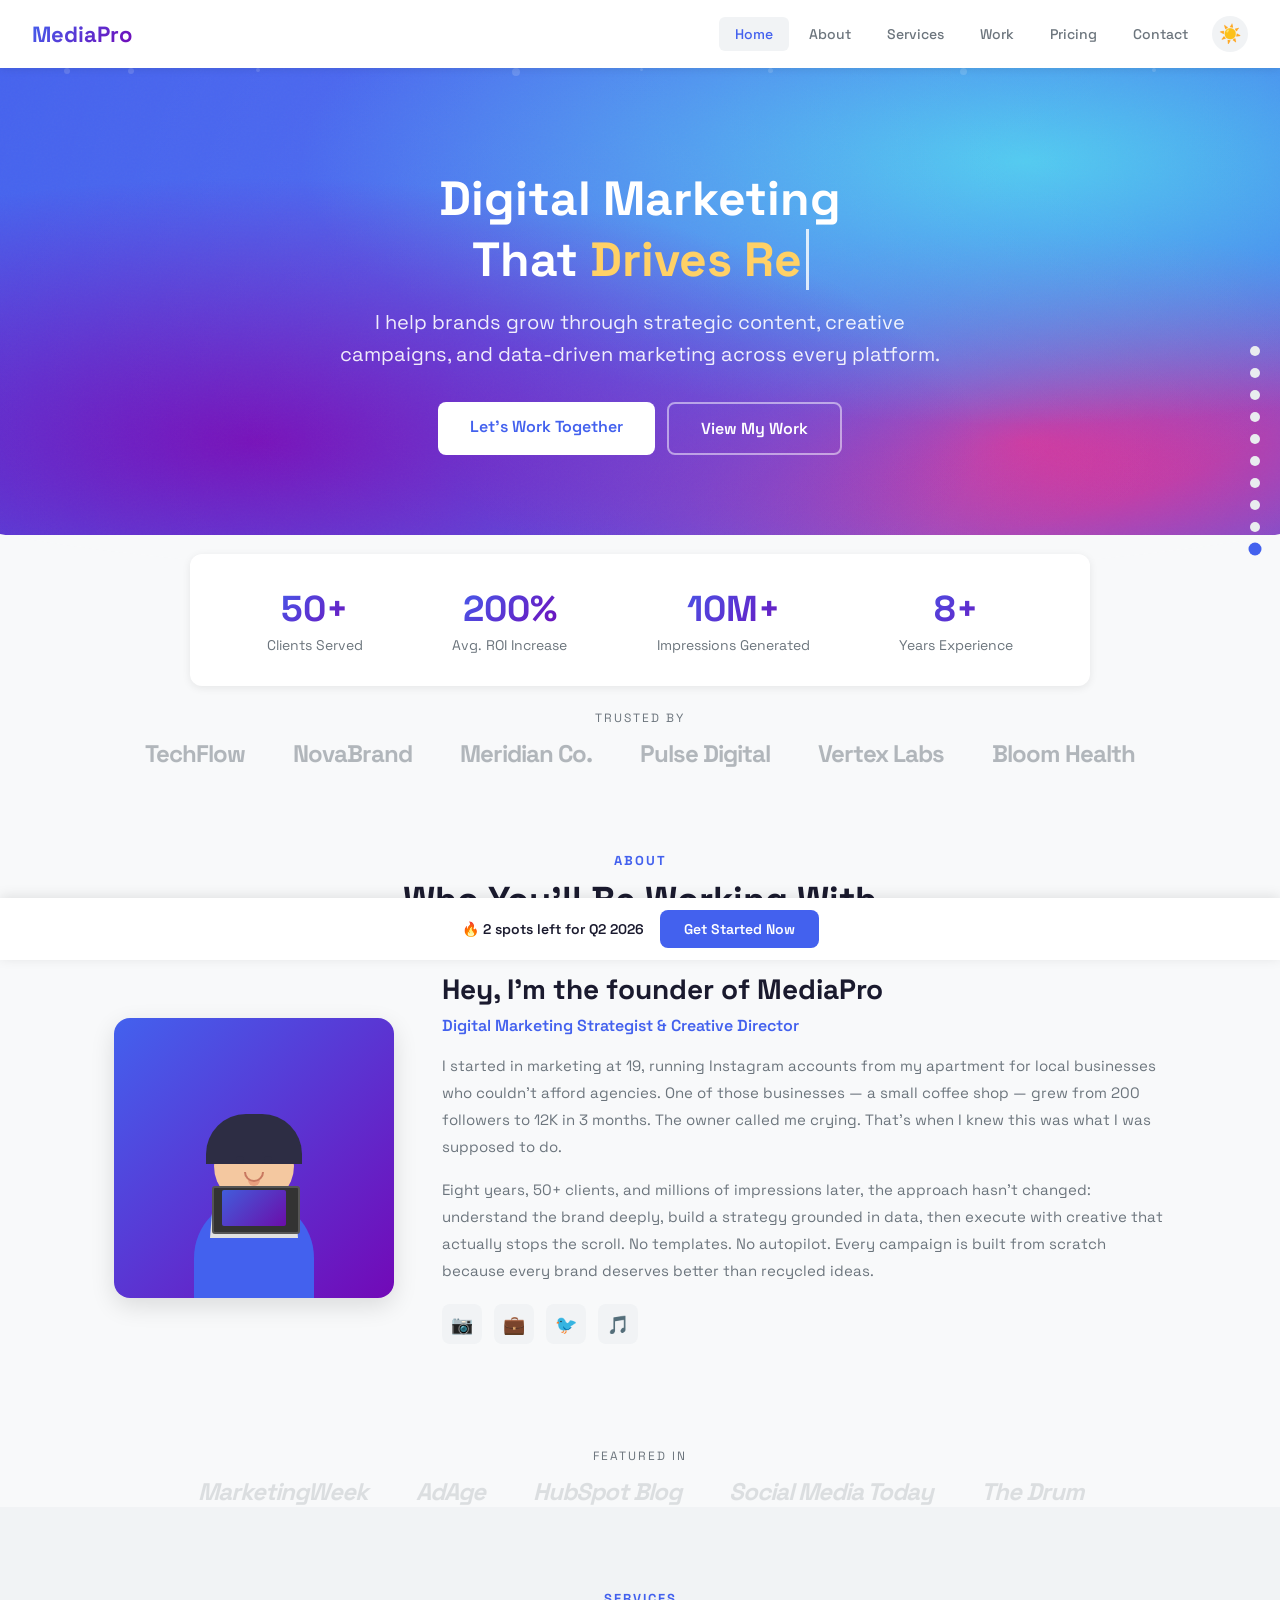
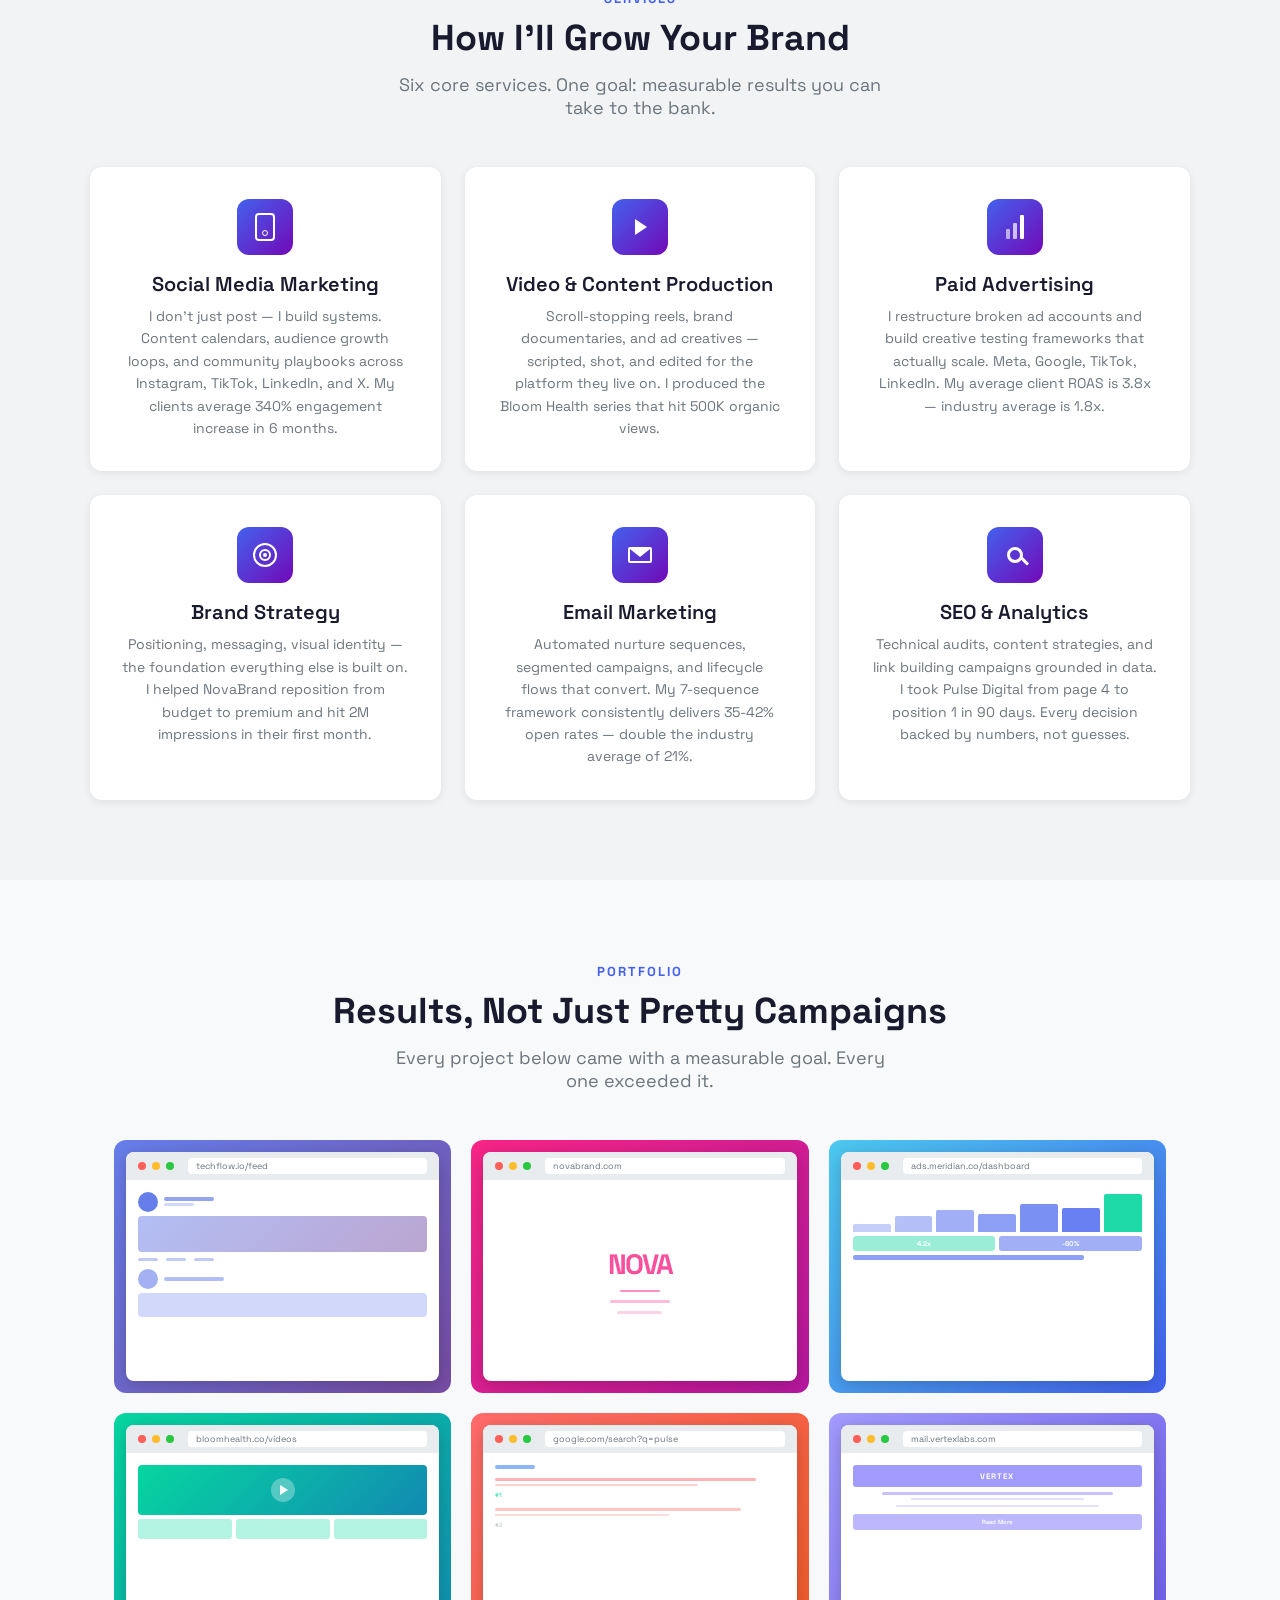
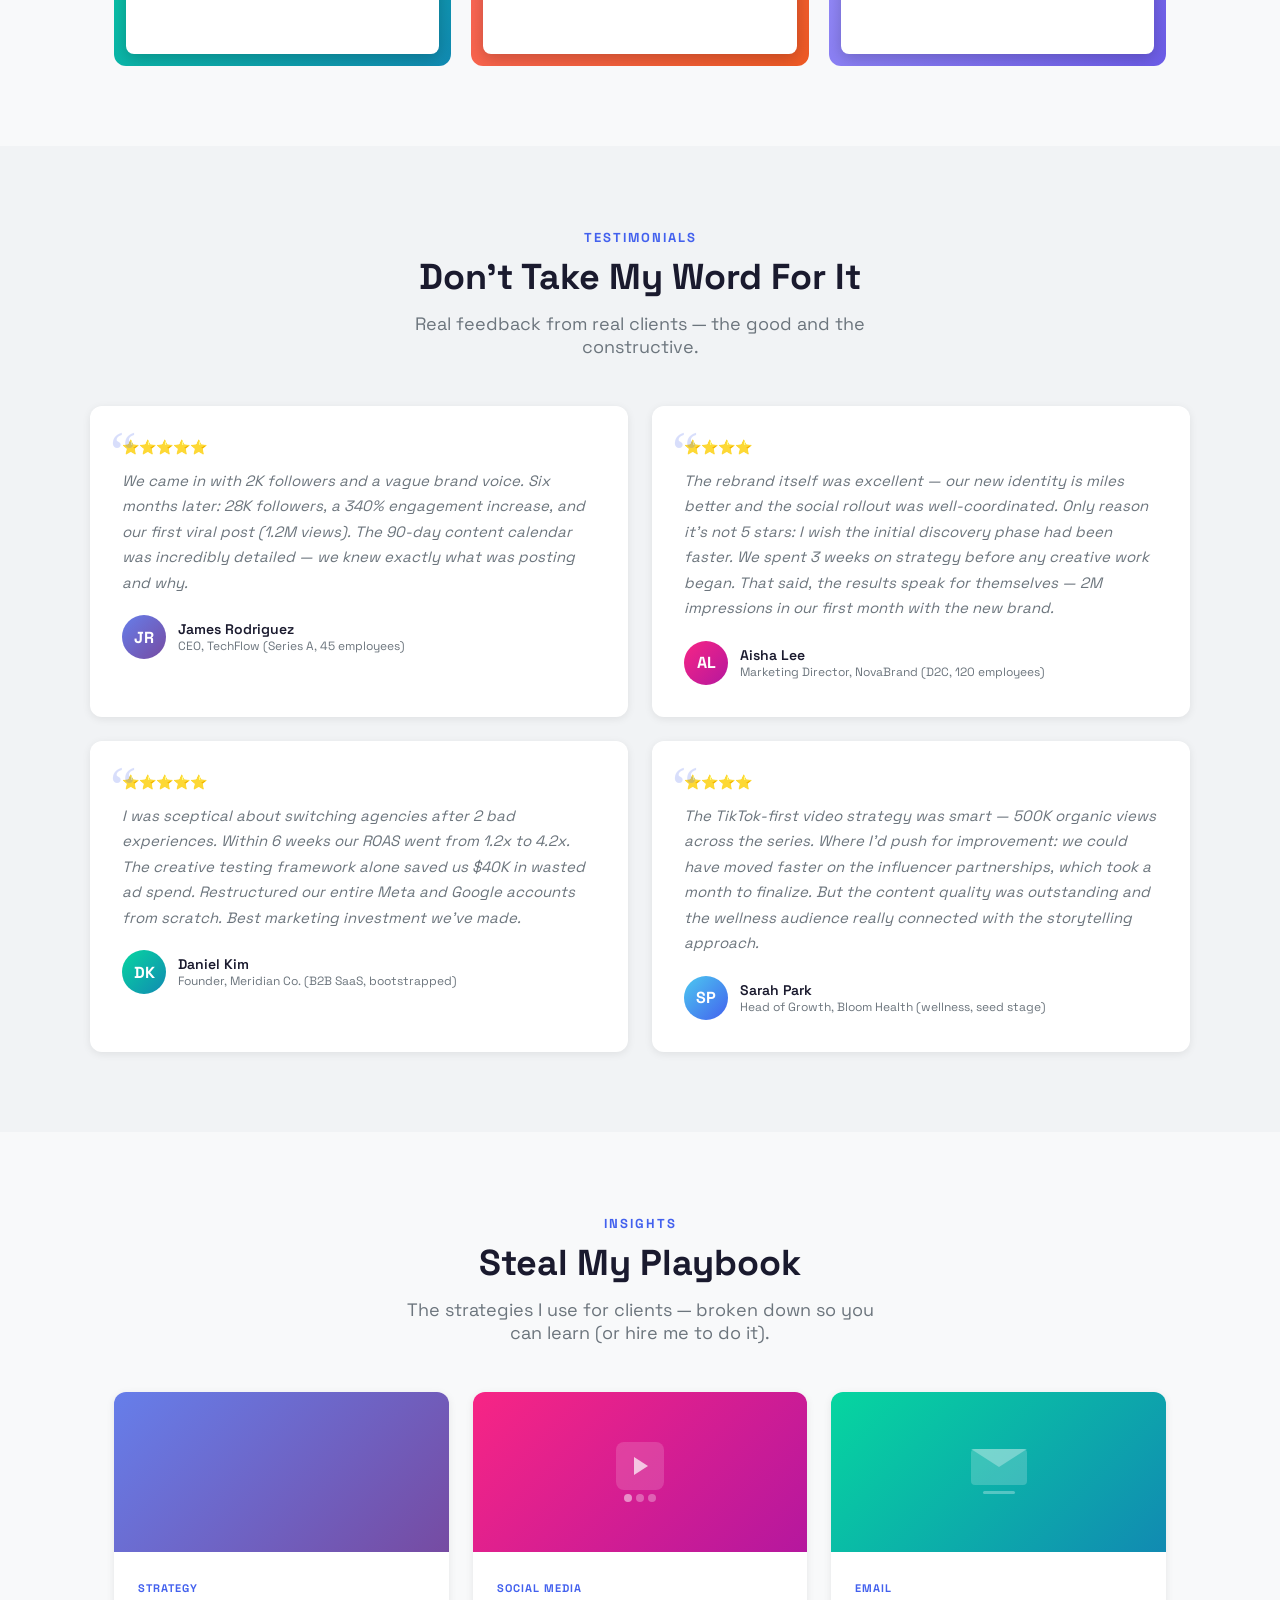
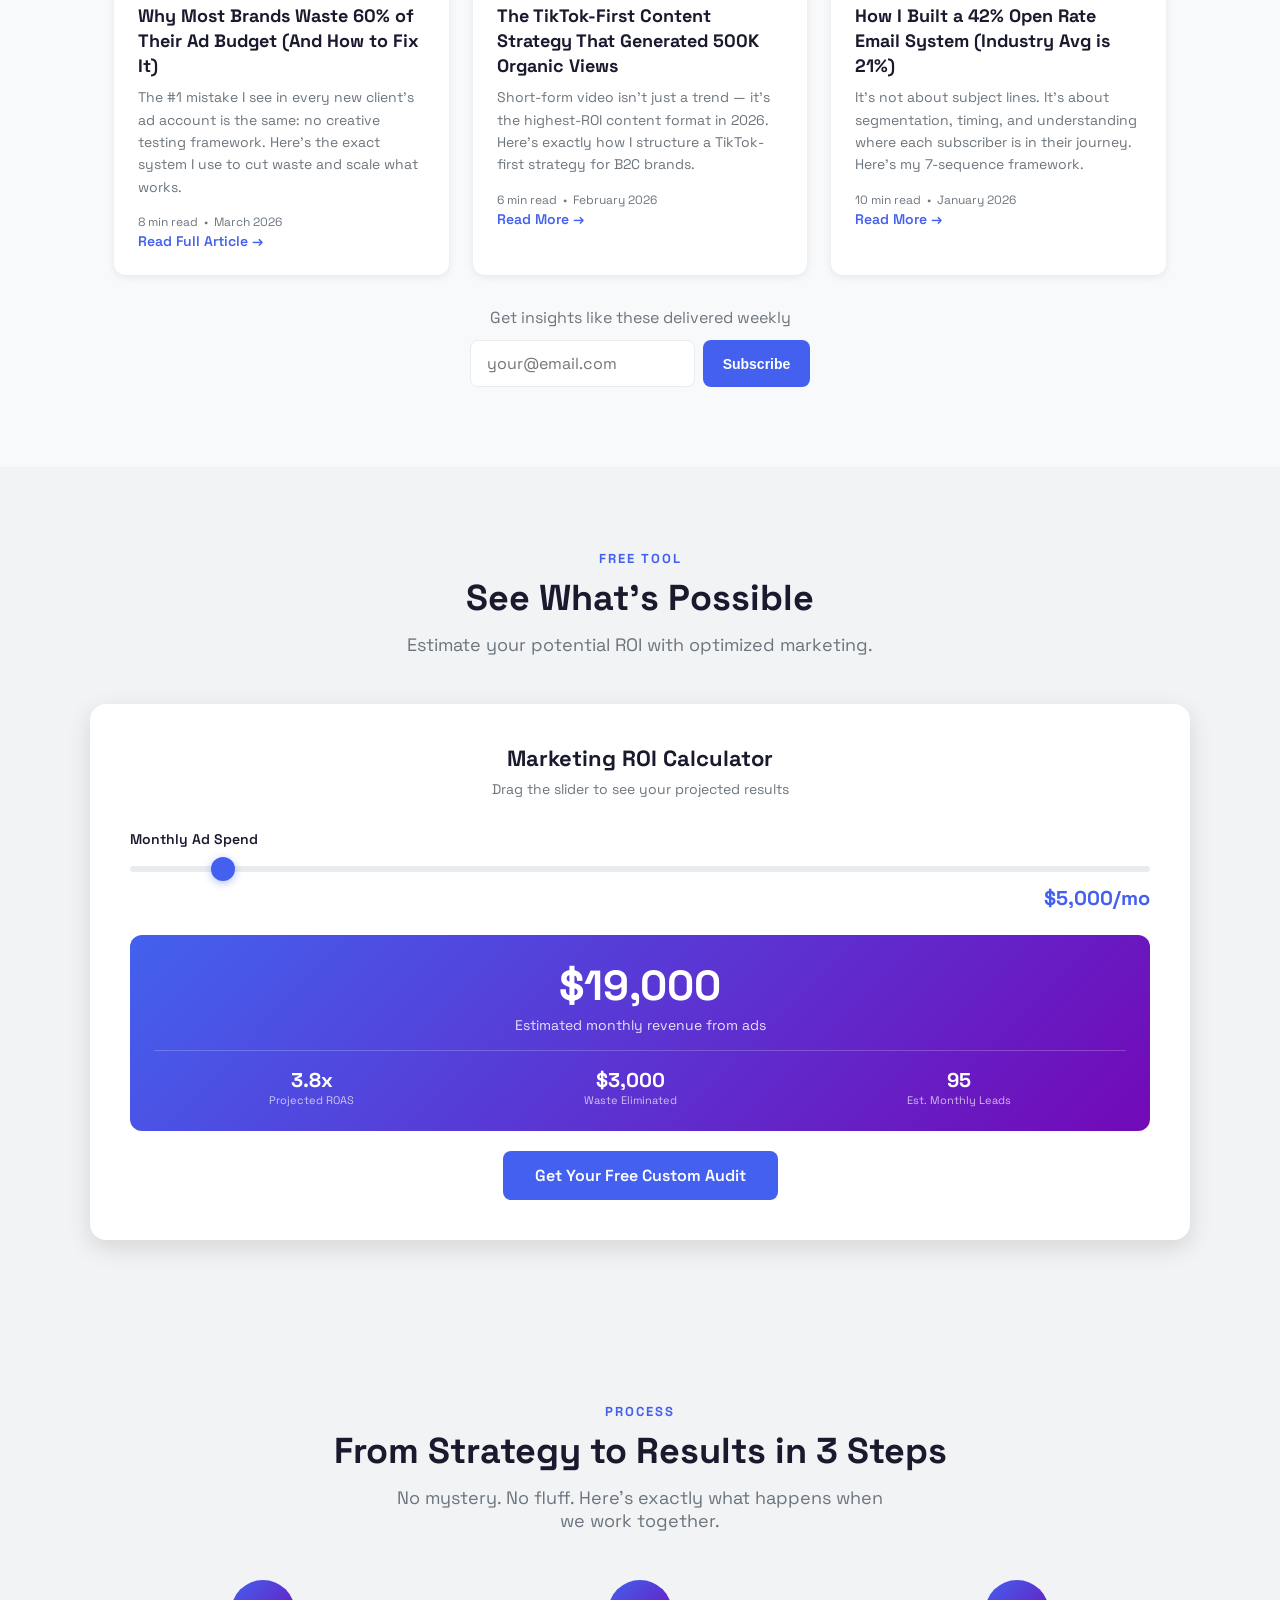
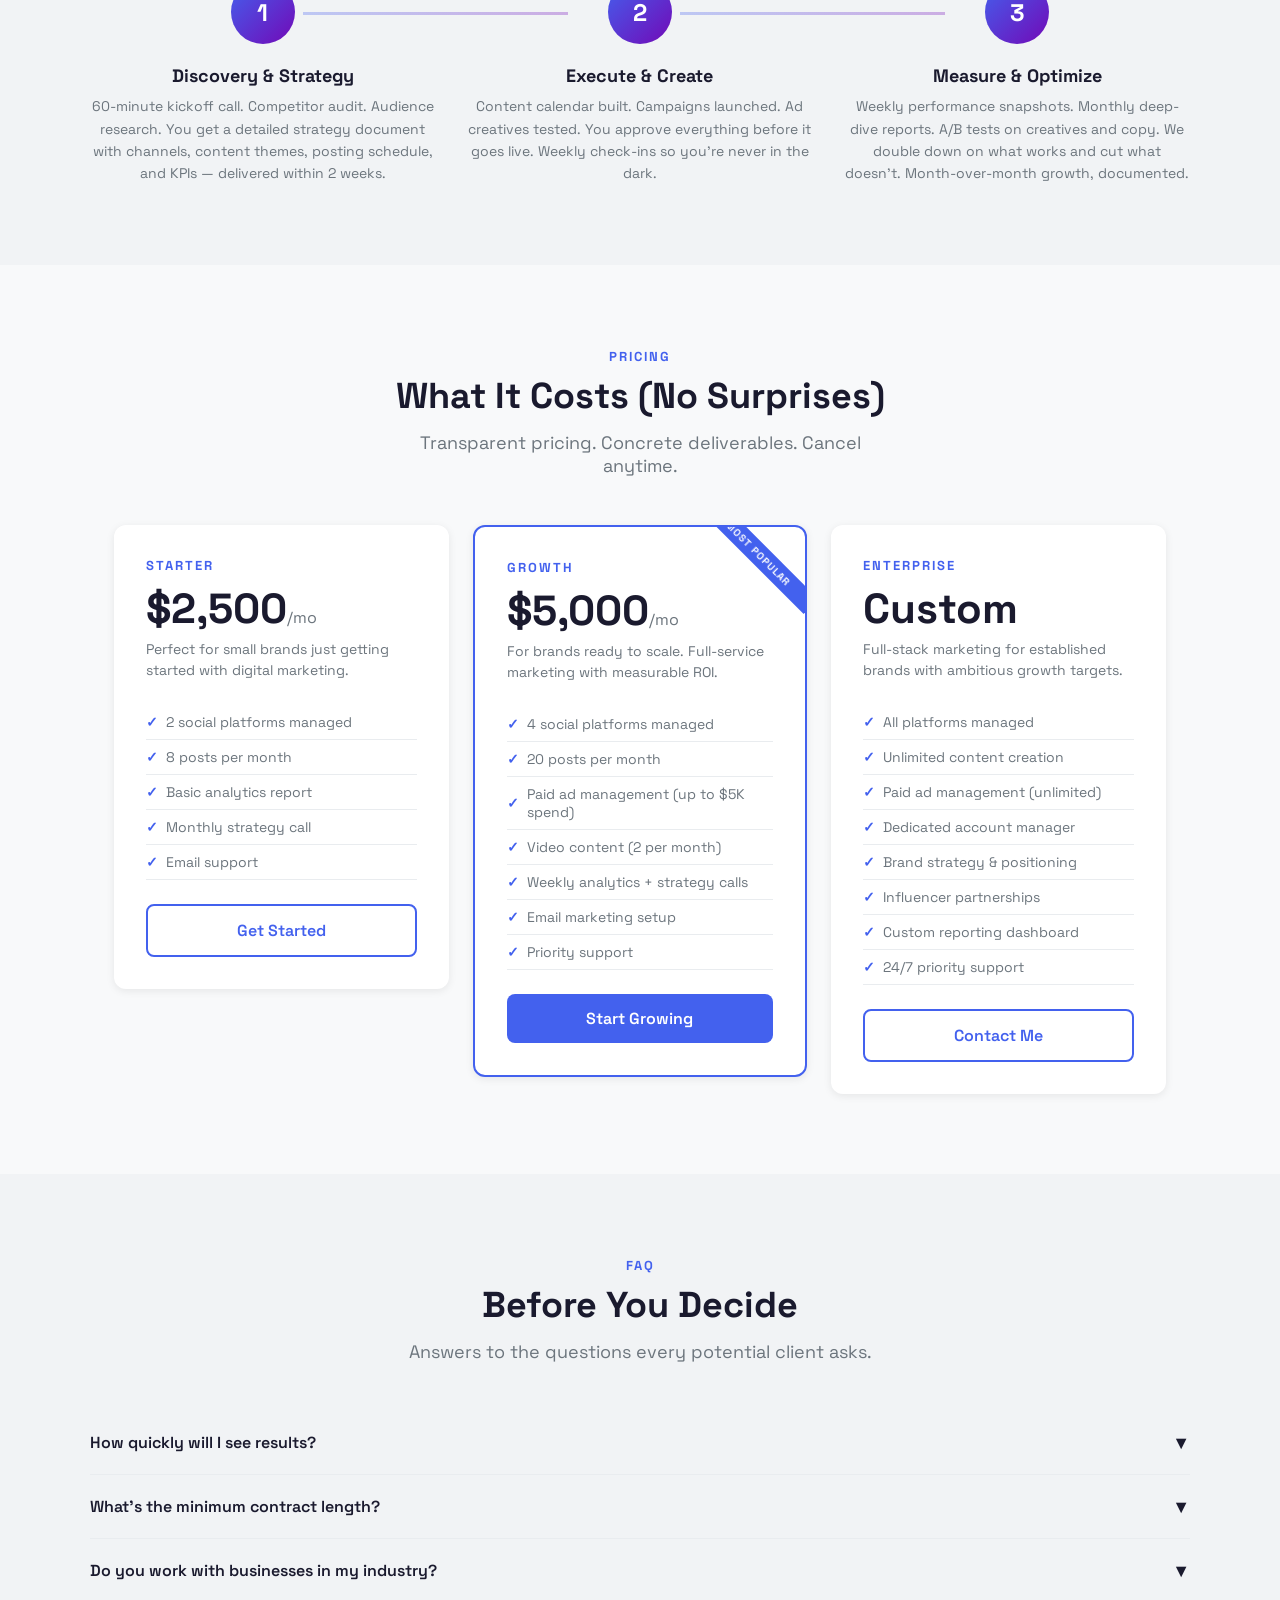
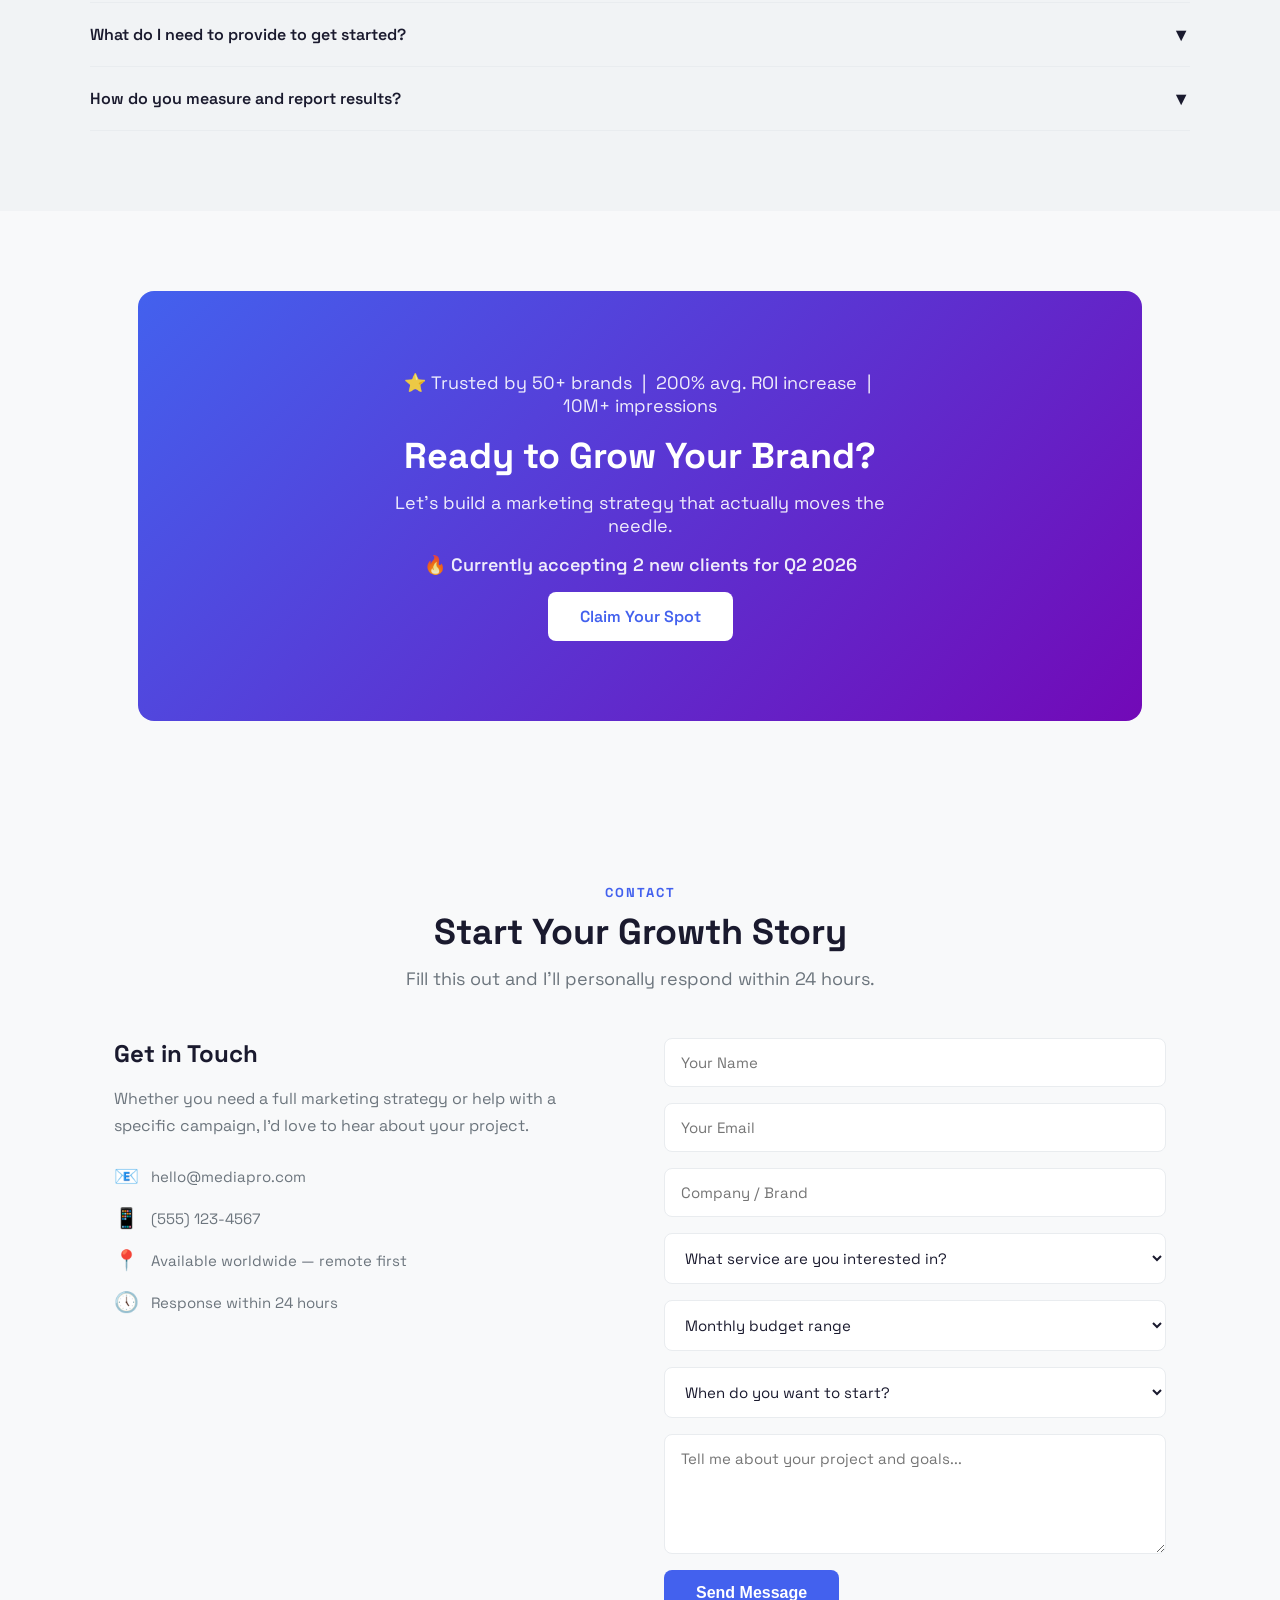
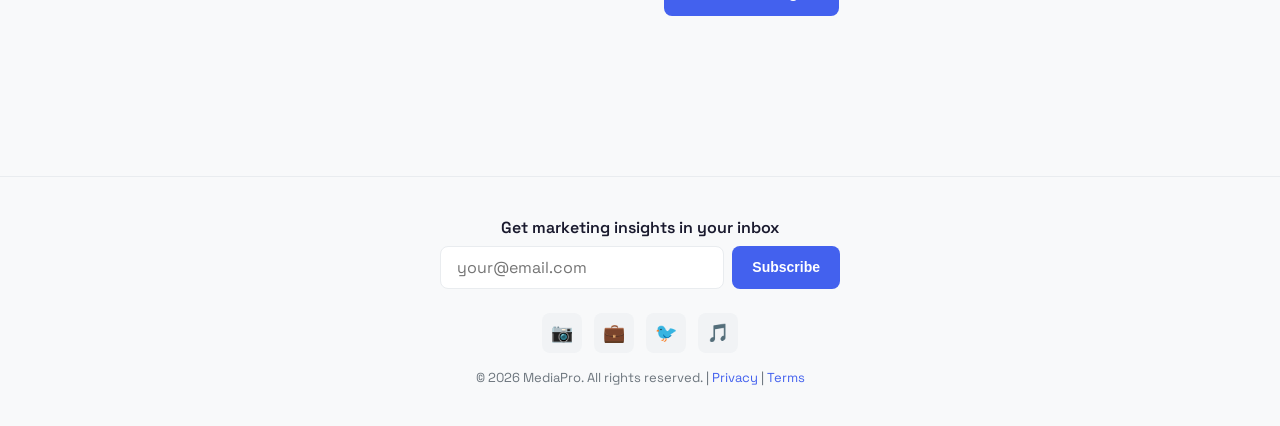
==== index.html @ be62af12 "Refiner: theme-color meta, remove PRIORITY.txt — the mission is complete" ====
<!DOCTYPE html>
<html lang="en">
<head>
    <meta charset="UTF-8">
    <meta name="viewport" content="width=device-width, initial-scale=1.0">
    <meta name="description" content="MediaPro — Digital marketing and media services that drive real results. Social media, video production, paid ads, brand strategy, and more. 50+ clients served, 200% avg ROI increase.">
    <meta property="og:title" content="MediaPro — Digital Marketing & Media Services">
    <meta property="og:description" content="I help brands grow through strategic content, creative campaigns, and data-driven marketing across every platform.">
    <meta property="og:type" content="website">
    <meta property="og:url" content="https://zed0minat0r.github.io/social-media-site/">
    <meta name="twitter:card" content="summary_large_image">
    <meta name="twitter:title" content="MediaPro — Digital Marketing That Drives Results">
    <meta name="twitter:description" content="50+ clients served. 200% avg ROI increase. 10M+ impressions generated.">
    <meta name="theme-color" content="#4361ee" media="(prefers-color-scheme: light)">
    <meta name="theme-color" content="#0f0f1a" media="(prefers-color-scheme: dark)">
    <link rel="icon" href="data:image/svg+xml,<svg xmlns='http://www.w3.org/2000/svg' viewBox='0 0 100 100'><text y='.9em' font-size='90'>🚀</text></svg>">
    <link rel="preconnect" href="https://fonts.googleapis.com">
    <link href="https://fonts.googleapis.com/css2?family=Space+Grotesk:wght@400;600;700&display=swap" rel="stylesheet">
    <title>MediaPro — Digital Marketing & Media Services</title>
    <link rel="stylesheet" href="style.css">
</head>
<body id="top">
    <div class="scroll-progress" id="scrollProgress"></div>
    <div class="cursor-dot" id="cursorDot"></div>
    <nav class="section-dots" id="sectionDots" aria-label="Section navigation"></nav>
    <header>
        <div class="logo">MediaPro</div>
        <div class="header-right">
            <nav>
                <a href="#top" class="active">Home</a>
                <a href="#about">About</a>
                <a href="#services">Services</a>
                <a href="#portfolio">Work</a>
                <a href="#pricing">Pricing</a>
                <a href="#contact">Contact</a>
            </nav>
            <button class="theme-toggle" onclick="toggleTheme()" aria-label="Toggle dark mode">&#x2600;&#xFE0F;</button>
            <button class="hamburger" onclick="toggleMenu()" aria-label="Toggle menu"><span></span><span></span><span></span></button>
        </div>
        <div class="mobile-nav" id="mobileNav">
            <a href="#top" onclick="closeMenu()">Home</a>
            <a href="#about" onclick="closeMenu()">About</a>
            <a href="#services" onclick="closeMenu()">Services</a>
            <a href="#portfolio" onclick="closeMenu()">Work</a>
            <a href="#pricing" onclick="closeMenu()">Pricing</a>
            <a href="#contact" onclick="closeMenu()">Contact</a>
        </div>
    </header>

    <main>
    <section class="hero">
        <div class="particles">
            <div class="particle" style="left:5%"></div>
            <div class="particle"></div>
            <div class="particle"></div>
            <div class="particle"></div>
            <div class="particle"></div>
            <div class="particle"></div>
            <div class="particle"></div>
            <div class="particle"></div>
        </div>
        <div class="hero-content" id="heroContent">
            <h1>Digital Marketing<br>That <span class="typewriter-wrapper"><span class="typewriter-text" id="typewriter"></span></span></h1>
            <p>I help brands grow through strategic content, creative campaigns, and data-driven marketing across every platform.</p>
            <div class="hero-cta">
                <a href="#contact" class="btn btn-white">Let's Work Together</a>
                <a href="#portfolio" class="btn btn-outline">View My Work</a>
            </div>
        </div>
    </section>
    <div class="wave-divider">
        <svg viewBox="0 0 1200 60" preserveAspectRatio="none"><path d="M0,0 C300,60 900,60 1200,0 L1200,60 L0,60 Z"></path></svg>
    </div>

    <div class="stats-bar">
        <div class="stat">
            <div class="stat-number">50+</div>
            <div class="stat-label">Clients Served</div>
        </div>
        <div class="stat">
            <div class="stat-number">200%</div>
            <div class="stat-label">Avg. ROI Increase</div>
        </div>
        <div class="stat">
            <div class="stat-number">10M+</div>
            <div class="stat-label">Impressions Generated</div>
        </div>
        <div class="stat">
            <div class="stat-number">8+</div>
            <div class="stat-label">Years Experience</div>
        </div>
    </div>
    <div class="trusted-by-bar">
        <div class="trusted-by-label">Trusted by</div>
        <div class="clients-row" style="padding: 0;">
            <div class="client-logo">TechFlow</div>
            <div class="client-logo">NovaBrand</div>
            <div class="client-logo">Meridian Co.</div>
            <div class="client-logo">Pulse Digital</div>
            <div class="client-logo">Vertex Labs</div>
            <div class="client-logo">Bloom Health</div>
        </div>
    </div>

    <!-- About -->
    <div class="section" id="about">
        <div class="section-title">
            <div class="section-label">About</div>
            <h2>Who You'll Be Working With</h2>
        </div>
        <div class="about-grid">
            <div class="about-photo">
                <div class="avatar-illustration">
                    <div class="avatar-body">
                        <div class="avatar-head">
                            <div class="avatar-eyes"><div class="avatar-eye"></div><div class="avatar-eye"></div></div>
                            <div class="avatar-smile"></div>
                        </div>
                        <div class="avatar-torso"></div>
                        <div class="avatar-laptop"><div class="avatar-screen-glow"></div></div>
                    </div>
                </div>
            </div>
            <div class="about-content">
                <h3>Hey, I'm the founder of MediaPro</h3>
                <div class="about-role">Digital Marketing Strategist & Creative Director</div>
                <p>I started in marketing at 19, running Instagram accounts from my apartment for local businesses who couldn't afford agencies. One of those businesses — a small coffee shop — grew from 200 followers to 12K in 3 months. The owner called me crying. That's when I knew this was what I was supposed to do.</p>
                <p>Eight years, 50+ clients, and millions of impressions later, the approach hasn't changed: understand the brand deeply, build a strategy grounded in data, then execute with creative that actually stops the scroll. No templates. No autopilot. Every campaign is built from scratch because every brand deserves better than recycled ideas.</p>
                <div class="social-links">
                    <a href="#" aria-label="Instagram">&#x1F4F7;</a>
                    <a href="#" aria-label="LinkedIn">&#x1F4BC;</a>
                    <a href="#" aria-label="X / Twitter">&#x1F426;</a>
                    <a href="#" aria-label="TikTok">&#x1F3B5;</a>
                </div>
            </div>
        </div>
    </div>

    <!-- Featured In -->
    <div class="trusted-by-bar">
        <div class="trusted-by-label">Featured In</div>
        <div class="clients-row featured-in">
            <div class="client-logo">MarketingWeek</div>
            <div class="client-logo">AdAge</div>
            <div class="client-logo">HubSpot Blog</div>
            <div class="client-logo">Social Media Today</div>
            <div class="client-logo">The Drum</div>
        </div>
    </div>

    <!-- Services -->
    <div class="section section-tinted" id="services">
        <div class="section-title">
            <div class="section-label">Services</div>
            <h2>How I'll Grow Your Brand</h2>
            <p>Six core services. One goal: measurable results you can take to the bank.</p>
        </div>
        <div class="services-grid">
            <div class="service-card">
                <div class="service-icon"><div style="width:20px;height:28px;border-radius:4px;border:2px solid white;position:relative"><div style="position:absolute;bottom:3px;left:50%;transform:translateX(-50%);width:6px;height:6px;border-radius:50%;border:1px solid white"></div></div></div>
                <h3>Social Media Marketing</h3>
                <p>I don't just post — I build systems. Content calendars, audience growth loops, and community playbooks across Instagram, TikTok, LinkedIn, and X. My clients average 340% engagement increase in 6 months.</p>
            </div>
            <div class="service-card">
                <div class="service-icon"><div style="width:0;height:0;border-left:12px solid white;border-top:8px solid transparent;border-bottom:8px solid transparent;margin-left:2px"></div></div>
                <h3>Video & Content Production</h3>
                <p>Scroll-stopping reels, brand documentaries, and ad creatives — scripted, shot, and edited for the platform they live on. I produced the Bloom Health series that hit 500K organic views.</p>
            </div>
            <div class="service-card">
                <div class="service-icon"><div style="display:flex;gap:3px;align-items:flex-end;height:24px"><div style="width:4px;background:rgba(255,255,255,0.6);border-radius:1px;height:40%"></div><div style="width:4px;background:rgba(255,255,255,0.7);border-radius:1px;height:65%"></div><div style="width:4px;background:white;border-radius:1px;height:100%"></div></div></div>
                <h3>Paid Advertising</h3>
                <p>I restructure broken ad accounts and build creative testing frameworks that actually scale. Meta, Google, TikTok, LinkedIn. My average client ROAS is 3.8x — industry average is 1.8x.</p>
            </div>
            <div class="service-card">
                <div class="service-icon"><div style="width:24px;height:24px;border-radius:50%;border:2px solid white;display:flex;align-items:center;justify-content:center"><div style="width:12px;height:12px;border-radius:50%;border:2px solid white;display:flex;align-items:center;justify-content:center"><div style="width:4px;height:4px;border-radius:50%;background:white"></div></div></div></div>
                <h3>Brand Strategy</h3>
                <p>Positioning, messaging, visual identity — the foundation everything else is built on. I helped NovaBrand reposition from budget to premium and hit 2M impressions in their first month.</p>
            </div>
            <div class="service-card">
                <div class="service-icon"><div style="width:24px;height:16px;border-radius:2px;border:2px solid white;position:relative"><div style="position:absolute;top:0;left:0;right:0;height:0;border-left:10px solid transparent;border-right:10px solid transparent;border-top:8px solid white"></div></div></div>
                <h3>Email Marketing</h3>
                <p>Automated nurture sequences, segmented campaigns, and lifecycle flows that convert. My 7-sequence framework consistently delivers 35-42% open rates — double the industry average of 21%.</p>
            </div>
            <div class="service-card">
                <div class="service-icon"><div style="width:16px;height:16px;border-radius:50%;border:3px solid white;position:relative"><div style="position:absolute;bottom:-6px;right:-6px;width:3px;height:10px;background:white;border-radius:1px;transform:rotate(-45deg)"></div></div></div>
                <h3>SEO & Analytics</h3>
                <p>Technical audits, content strategies, and link building campaigns grounded in data. I took Pulse Digital from page 4 to position 1 in 90 days. Every decision backed by numbers, not guesses.</p>
            </div>
        </div>
    </div>

    <!-- Portfolio -->
    <div class="section" id="portfolio">
        <div class="section-title">
            <div class="section-label">Portfolio</div>
            <h2>Results, Not Just Pretty Campaigns</h2>
            <p>Every project below came with a measurable goal. Every one exceeded it.</p>
        </div>
        <div class="portfolio-grid">
            <div class="portfolio-item">
                <div class="portfolio-inner"><div class="browser-bar"><div class="browser-dot red"></div><div class="browser-dot yellow"></div><div class="browser-dot green"></div><span class="browser-url">techflow.io/feed</span></div><div class="browser-content" style="gap:4px"><div style="display:flex;gap:6px;align-items:center"><div style="width:20px;height:20px;border-radius:50%;background:#667eea;flex-shrink:0"></div><div><div style="height:4px;width:50px;background:#667eea;border-radius:2px;opacity:0.7;margin-bottom:2px"></div><div style="height:3px;width:30px;background:#667eea;border-radius:2px;opacity:0.3"></div></div></div><div style="height:36px;border-radius:4px;background:linear-gradient(135deg,#667eea,#764ba2);opacity:0.5"></div><div style="display:flex;gap:8px;margin-top:2px"><div style="height:3px;width:20px;background:#667eea;border-radius:2px;opacity:0.4"></div><div style="height:3px;width:20px;background:#667eea;border-radius:2px;opacity:0.4"></div><div style="height:3px;width:20px;background:#667eea;border-radius:2px;opacity:0.4"></div></div><div style="display:flex;gap:6px;align-items:center;margin-top:4px"><div style="width:20px;height:20px;border-radius:50%;background:#667eea;opacity:0.6;flex-shrink:0"></div><div><div style="height:4px;width:60px;background:#667eea;border-radius:2px;opacity:0.5"></div></div></div><div style="height:24px;border-radius:4px;background:#667eea;opacity:0.3"></div></div></div>
                <div class="portfolio-overlay">
                    <h3>TechFlow Launch Campaign</h3>
                    <p>Full digital launch across 5 platforms — paid, organic, influencer, email, and PR. Built a 90-day content calendar and executed across Instagram, TikTok, LinkedIn, X, and YouTube.</p>
                    <span class="tag">+340% engagement</span>
                </div>
            </div>
            <div class="portfolio-item">
                <div class="portfolio-inner"><div class="browser-bar"><div class="browser-dot red"></div><div class="browser-dot yellow"></div><div class="browser-dot green"></div><span class="browser-url">novabrand.com</span></div><div class="browser-content" style="align-items:center;justify-content:center;gap:8px"><div style="font-size:28px;font-weight:800;color:#f72585;letter-spacing:-2px;opacity:0.8">NOVA</div><div style="height:2px;width:40px;background:#f72585;opacity:0.5;border-radius:1px"></div><div style="height:3px;width:60px;background:#f72585;opacity:0.3;border-radius:2px"></div><div style="height:3px;width:45px;background:#f72585;opacity:0.2;border-radius:2px"></div></div></div>
                <div class="portfolio-overlay">
                    <h3>NovaBrand Rebrand</h3>
                    <p>Complete visual identity redesign, new messaging framework, and coordinated social rollout across all platforms. Repositioned from budget to premium.</p>
                    <span class="tag">2M impressions in 30 days</span>
                </div>
            </div>
            <div class="portfolio-item">
                <div class="portfolio-inner"><div class="browser-bar"><div class="browser-dot red"></div><div class="browser-dot yellow"></div><div class="browser-dot green"></div><span class="browser-url">ads.meridian.co/dashboard</span></div><div class="browser-content" style="gap:4px"><div style="display:flex;gap:4px;align-items:flex-end;height:40px"><div style="flex:1;background:#4361ee;opacity:0.3;border-radius:2px 2px 0 0;height:20%"></div><div style="flex:1;background:#4361ee;opacity:0.4;border-radius:2px 2px 0 0;height:40%"></div><div style="flex:1;background:#4361ee;opacity:0.5;border-radius:2px 2px 0 0;height:55%"></div><div style="flex:1;background:#4361ee;opacity:0.6;border-radius:2px 2px 0 0;height:45%"></div><div style="flex:1;background:#4361ee;opacity:0.7;border-radius:2px 2px 0 0;height:70%"></div><div style="flex:1;background:#4361ee;opacity:0.8;border-radius:2px 2px 0 0;height:60%"></div><div style="flex:1;background:#06d6a0;opacity:0.9;border-radius:2px 2px 0 0;height:95%"></div></div><div style="display:flex;gap:4px"><div style="flex:1;background:#06d6a0;opacity:0.4;border-radius:3px;padding:3px;text-align:center"><div style="font-size:7px;color:white;font-weight:700">4.2x</div></div><div style="flex:1;background:#4361ee;opacity:0.5;border-radius:3px;padding:3px;text-align:center"><div style="font-size:7px;color:white;font-weight:700">-60%</div></div></div><div style="height:5px;width:80%;border-radius:2px;background:#4361ee;opacity:0.6"></div></div></div>
                <div class="portfolio-overlay">
                    <h3>Meridian Co. Paid Ads</h3>
                    <p>Restructured Meta & Google ad accounts, built new creative testing framework, and optimized audiences. Reduced CPA by 60% while scaling spend 3x.</p>
                    <span class="tag">4.2x ROAS</span>
                </div>
            </div>
            <div class="portfolio-item">
                <div class="portfolio-inner"><div class="browser-bar"><div class="browser-dot red"></div><div class="browser-dot yellow"></div><div class="browser-dot green"></div><span class="browser-url">bloomhealth.co/videos</span></div><div class="browser-content" style="gap:4px"><div style="height:50px;background:linear-gradient(135deg,#06d6a0,#118ab2);border-radius:4px;display:flex;align-items:center;justify-content:center"><div style="width:24px;height:24px;border-radius:50%;background:rgba(255,255,255,0.3);display:flex;align-items:center;justify-content:center"><div style="width:0;height:0;border-left:8px solid white;border-top:5px solid transparent;border-bottom:5px solid transparent;margin-left:2px"></div></div></div><div style="display:flex;gap:4px"><div style="flex:1;height:20px;background:#06d6a0;opacity:0.3;border-radius:3px"></div><div style="flex:1;height:20px;background:#06d6a0;opacity:0.3;border-radius:3px"></div><div style="flex:1;height:20px;background:#06d6a0;opacity:0.3;border-radius:3px"></div></div></div></div>
                <div class="portfolio-overlay">
                    <h3>Bloom Health Content</h3>
                    <p>Developed a 12-part video series with micro-influencer partnerships. Created a TikTok-first strategy that drove massive organic reach in the wellness space.</p>
                    <span class="tag">500K organic views</span>
                </div>
            </div>
            <div class="portfolio-item">
                <div class="portfolio-inner"><div class="browser-bar"><div class="browser-dot red"></div><div class="browser-dot yellow"></div><div class="browser-dot green"></div><span class="browser-url">google.com/search?q=pulse</span></div><div class="browser-content" style="gap:3px"><div style="height:4px;width:40px;background:#4285f4;border-radius:2px;opacity:0.6"></div><div style="height:3px;width:90%;background:#ff6b6b;border-radius:2px;opacity:0.5;margin-top:6px"></div><div style="height:2px;width:70%;background:#ff6b6b;border-radius:1px;opacity:0.3"></div><div style="font-size:6px;color:#06d6a0;font-weight:700;margin:2px 0;opacity:0.7">#1</div><div style="height:3px;width:85%;background:#ff6b6b;border-radius:2px;opacity:0.4;margin-top:4px"></div><div style="height:2px;width:60%;background:#ff6b6b;border-radius:1px;opacity:0.25"></div><div style="font-size:6px;color:var(--text-secondary);margin:2px 0;opacity:0.5">#2</div></div></div>
                <div class="portfolio-overlay">
                    <h3>Pulse Digital SEO</h3>
                    <p>Technical SEO overhaul, 50-page content strategy, and link building campaign. Took primary keyword from page 4 to position 1 in 90 days.</p>
                    <span class="tag">#1 ranking in 90 days</span>
                </div>
            </div>
            <div class="portfolio-item">
                <div class="portfolio-inner"><div class="browser-bar"><div class="browser-dot red"></div><div class="browser-dot yellow"></div><div class="browser-dot green"></div><span class="browser-url">mail.vertexlabs.com</span></div><div class="browser-content" style="gap:3px"><div style="background:#a29bfe;border-radius:3px;padding:6px;text-align:center"><div style="font-size:8px;color:white;font-weight:700;letter-spacing:1px">VERTEX</div></div><div style="height:3px;width:80%;background:#a29bfe;border-radius:2px;opacity:0.6;margin:2px auto 0"></div><div style="height:2px;width:60%;background:#a29bfe;border-radius:1px;opacity:0.3;margin:0 auto"></div><div style="height:2px;width:70%;background:#a29bfe;border-radius:1px;opacity:0.3;margin:2px auto 0"></div><div style="background:#a29bfe;opacity:0.7;border-radius:3px;margin-top:4px;padding:4px;text-align:center"><div style="font-size:6px;color:white;font-weight:600">Read More</div></div></div></div>
                <div class="portfolio-overlay">
                    <h3>Vertex Labs Email</h3>
                    <p>Built a 7-sequence automated nurture system from scratch — onboarding, re-engagement, upsell, and win-back. Industry avg open rate is 21%. We hit 42%.</p>
                    <span class="tag">42% open rate</span>
                </div>
            </div>
        </div>
    </div>

    <!-- Testimonials -->
    <div class="section section-tinted" id="testimonials">
        <div class="section-title">
            <div class="section-label">Testimonials</div>
            <h2>Don't Take My Word For It</h2>
            <p>Real feedback from real clients — the good and the constructive.</p>
        </div>
        <div class="testimonials-grid">
            <div class="testimonial">
                <div class="stars">&#x2B50;&#x2B50;&#x2B50;&#x2B50;&#x2B50;</div>
                <div class="testimonial-text">We came in with 2K followers and a vague brand voice. Six months later: 28K followers, a 340% engagement increase, and our first viral post (1.2M views). The 90-day content calendar was incredibly detailed — we knew exactly what was posting and why.</div>
                <div class="testimonial-author">
                    <div class="testimonial-avatar" style="background: linear-gradient(135deg, #667eea, #764ba2);">JR</div>
                    <div>
                        <div class="testimonial-name">James Rodriguez</div>
                        <div class="testimonial-role">CEO, TechFlow (Series A, 45 employees)</div>
                    </div>
                </div>
            </div>
            <div class="testimonial">
                <div class="stars">&#x2B50;&#x2B50;&#x2B50;&#x2B50;</div>
                <div class="testimonial-text">The rebrand itself was excellent — our new identity is miles better and the social rollout was well-coordinated. Only reason it's not 5 stars: I wish the initial discovery phase had been faster. We spent 3 weeks on strategy before any creative work began. That said, the results speak for themselves — 2M impressions in our first month with the new brand.</div>
                <div class="testimonial-author">
                    <div class="testimonial-avatar" style="background: linear-gradient(135deg, #f72585, #b5179e);">AL</div>
                    <div>
                        <div class="testimonial-name">Aisha Lee</div>
                        <div class="testimonial-role">Marketing Director, NovaBrand (D2C, 120 employees)</div>
                    </div>
                </div>
            </div>
            <div class="testimonial">
                <div class="stars">&#x2B50;&#x2B50;&#x2B50;&#x2B50;&#x2B50;</div>
                <div class="testimonial-text">I was sceptical about switching agencies after 2 bad experiences. Within 6 weeks our ROAS went from 1.2x to 4.2x. The creative testing framework alone saved us $40K in wasted ad spend. Restructured our entire Meta and Google accounts from scratch. Best marketing investment we've made.</div>
                <div class="testimonial-author">
                    <div class="testimonial-avatar" style="background: linear-gradient(135deg, #06d6a0, #118ab2);">DK</div>
                    <div>
                        <div class="testimonial-name">Daniel Kim</div>
                        <div class="testimonial-role">Founder, Meridian Co. (B2B SaaS, bootstrapped)</div>
                    </div>
                </div>
            </div>
            <div class="testimonial">
                <div class="stars">&#x2B50;&#x2B50;&#x2B50;&#x2B50;</div>
                <div class="testimonial-text">The TikTok-first video strategy was smart — 500K organic views across the series. Where I'd push for improvement: we could have moved faster on the influencer partnerships, which took a month to finalize. But the content quality was outstanding and the wellness audience really connected with the storytelling approach.</div>
                <div class="testimonial-author">
                    <div class="testimonial-avatar" style="background: linear-gradient(135deg, #4cc9f0, #4361ee);">SP</div>
                    <div>
                        <div class="testimonial-name">Sarah Park</div>
                        <div class="testimonial-role">Head of Growth, Bloom Health (wellness, seed stage)</div>
                    </div>
                </div>
            </div>
        </div>
    </div>

    <!-- Blog / Insights -->
    <div class="section" id="insights">
        <div class="section-title">
            <div class="section-label">Insights</div>
            <h2>Steal My Playbook</h2>
            <p>The strategies I use for clients — broken down so you can learn (or hire me to do it).</p>
        </div>
        <div class="blog-grid">
            <div class="blog-card">
                <div class="blog-thumb" style="background: linear-gradient(135deg, #667eea, #764ba2);"><div style="display:flex;gap:3px;align-items:flex-end;height:48px;padding:0 32px"><div style="flex:1;background:rgba(255,255,255,0.3);border-radius:2px 2px 0 0;height:30%"></div><div style="flex:1;background:rgba(255,255,255,0.4);border-radius:2px 2px 0 0;height:50%"></div><div style="flex:1;background:rgba(255,255,255,0.3);border-radius:2px 2px 0 0;height:40%"></div><div style="flex:1;background:rgba(255,255,255,0.5);border-radius:2px 2px 0 0;height:70%"></div><div style="flex:1;background:rgba(255,255,255,0.4);border-radius:2px 2px 0 0;height:55%"></div><div style="flex:1;background:rgba(255,255,255,0.6);border-radius:2px 2px 0 0;height:90%"></div><div style="flex:1;background:rgba(255,255,255,0.7);border-radius:2px 2px 0 0;height:60%"></div></div></div>
                <div class="blog-body">
                    <div class="blog-tag">Strategy</div>
                    <h3>Why Most Brands Waste 60% of Their Ad Budget (And How to Fix It)</h3>
                    <p>The #1 mistake I see in every new client's ad account is the same: no creative testing framework. Here's the exact system I use to cut waste and scale what works.</p>
                    <div class="blog-meta">8 min read &nbsp;&#x2022;&nbsp; March 2026</div>
                    <a href="blog-ad-budget.html" class="blog-link">Read Full Article &#x2192;</a>
                </div>
            </div>
            <div class="blog-card">
                <div class="blog-thumb" style="background: linear-gradient(135deg, #f72585, #b5179e);"><div style="display:flex;flex-direction:column;align-items:center;justify-content:center;height:100%;gap:4px"><div style="width:48px;height:48px;border-radius:8px;background:rgba(255,255,255,0.15);display:flex;align-items:center;justify-content:center"><div style="width:0;height:0;border-left:14px solid rgba(255,255,255,0.7);border-top:9px solid transparent;border-bottom:9px solid transparent;margin-left:3px"></div></div><div style="display:flex;gap:4px"><div style="width:8px;height:8px;border-radius:50%;background:rgba(255,255,255,0.5)"></div><div style="width:8px;height:8px;border-radius:50%;background:rgba(255,255,255,0.3)"></div><div style="width:8px;height:8px;border-radius:50%;background:rgba(255,255,255,0.3)"></div></div></div></div>
                <div class="blog-body">
                    <div class="blog-tag">Social Media</div>
                    <h3>The TikTok-First Content Strategy That Generated 500K Organic Views</h3>
                    <p>Short-form video isn't just a trend — it's the highest-ROI content format in 2026. Here's exactly how I structure a TikTok-first strategy for B2C brands.</p>
                    <div class="blog-meta">6 min read &nbsp;&#x2022;&nbsp; February 2026</div>
                    <a href="#contact" class="blog-link">Read More &#x2192;</a>
                </div>
            </div>
            <div class="blog-card">
                <div class="blog-thumb" style="background: linear-gradient(135deg, #06d6a0, #118ab2);"><div style="display:flex;flex-direction:column;align-items:center;justify-content:center;height:100%;gap:6px"><div style="width:56px;height:36px;border-radius:4px;background:rgba(255,255,255,0.2);position:relative"><div style="position:absolute;top:0;left:0;right:0;height:0;border-left:28px solid transparent;border-right:28px solid transparent;border-top:18px solid rgba(255,255,255,0.3)"></div></div><div style="display:flex;gap:3px"><div style="height:3px;width:32px;background:rgba(255,255,255,0.3);border-radius:2px"></div></div></div></div>
                <div class="blog-body">
                    <div class="blog-tag">Email</div>
                    <h3>How I Built a 42% Open Rate Email System (Industry Avg is 21%)</h3>
                    <p>It's not about subject lines. It's about segmentation, timing, and understanding where each subscriber is in their journey. Here's my 7-sequence framework.</p>
                    <div class="blog-meta">10 min read &nbsp;&#x2022;&nbsp; January 2026</div>
                    <a href="#contact" class="blog-link">Read More &#x2192;</a>
                </div>
            </div>
        </div>
        <div class="blog-cta-wrap">
            <p>Get insights like these delivered weekly</p>
            <div class="blog-cta-inline">
                <input type="email" placeholder="your@email.com">
                <button class="btn btn-primary">Subscribe</button>
            </div>
        </div>
    </div>

    <!-- ROI Calculator -->
    <div class="section section-tinted" id="calculator">
        <div class="section-title">
            <div class="section-label">Free Tool</div>
            <h2>See What's Possible</h2>
            <p>Estimate your potential ROI with optimized marketing.</p>
        </div>
        <div class="calculator">
            <h3>Marketing ROI Calculator</h3>
            <p class="calc-subtitle">Drag the slider to see your projected results</p>
            <div class="calc-input-group">
                <label>Monthly Ad Spend</label>
                <input type="range" class="calc-slider" id="calcSpend" min="1000" max="50000" value="5000" step="500">
                <div class="calc-value" id="calcSpendValue">$5,000/mo</div>
            </div>
            <div class="calc-results" id="calcResults">
                <div class="calc-big-number" id="calcRevenue">$19,000</div>
                <p>Estimated monthly revenue from ads</p>
                <div class="calc-detail">
                    <div><div class="calc-detail-num" id="calcRoas">3.8x</div><div class="calc-detail-label">Projected ROAS</div></div>
                    <div><div class="calc-detail-num" id="calcSaved">$3,000</div><div class="calc-detail-label">Waste Eliminated</div></div>
                    <div><div class="calc-detail-num" id="calcLeads">95</div><div class="calc-detail-label">Est. Monthly Leads</div></div>
                </div>
            </div>
            <div style="text-align: center; margin-top: 20px;">
                <a href="#contact" class="btn btn-primary">Get Your Free Custom Audit</a>
            </div>
        </div>
    </div>

    <!-- Process -->
    <div class="section section-tinted" id="process">
        <div class="section-title">
            <div class="section-label">Process</div>
            <h2>From Strategy to Results in 3 Steps</h2>
            <p>No mystery. No fluff. Here's exactly what happens when we work together.</p>
        </div>
        <div class="process-steps">
            <div class="process-step">
                <div class="step-number">1</div>
                <div class="step-connector"></div>
                <h3>Discovery & Strategy</h3>
                <p>60-minute kickoff call. Competitor audit. Audience research. You get a detailed strategy document with channels, content themes, posting schedule, and KPIs — delivered within 2 weeks.</p>
            </div>
            <div class="process-step">
                <div class="step-number">2</div>
                <div class="step-connector"></div>
                <h3>Execute & Create</h3>
                <p>Content calendar built. Campaigns launched. Ad creatives tested. You approve everything before it goes live. Weekly check-ins so you're never in the dark.</p>
            </div>
            <div class="process-step">
                <div class="step-number">3</div>
                <h3>Measure & Optimize</h3>
                <p>Weekly performance snapshots. Monthly deep-dive reports. A/B tests on creatives and copy. We double down on what works and cut what doesn't. Month-over-month growth, documented.</p>
            </div>
        </div>
    </div>

    <!-- Pricing -->
    <div class="section" id="pricing">
        <div class="section-title">
            <div class="section-label">Pricing</div>
            <h2>What It Costs (No Surprises)</h2>
            <p>Transparent pricing. Concrete deliverables. Cancel anytime.</p>
        </div>
        <div class="pricing-grid">
            <div class="pricing-card">
                <div class="pricing-tier">Starter</div>
                <div class="pricing-price">$2,500<span>/mo</span></div>
                <div class="pricing-desc">Perfect for small brands just getting started with digital marketing.</div>
                <ul class="pricing-features">
                    <li>2 social platforms managed</li>
                    <li>8 posts per month</li>
                    <li>Basic analytics report</li>
                    <li>Monthly strategy call</li>
                    <li>Email support</li>
                </ul>
                <a href="#contact" class="btn btn-outline btn-block btn-outline-primary">Get Started</a>
            </div>
            <div class="pricing-card featured">
                <div class="pricing-tier">Growth</div>
                <div class="pricing-price">$5,000<span>/mo</span></div>
                <div class="pricing-desc">For brands ready to scale. Full-service marketing with measurable ROI.</div>
                <ul class="pricing-features">
                    <li>4 social platforms managed</li>
                    <li>20 posts per month</li>
                    <li>Paid ad management (up to $5K spend)</li>
                    <li>Video content (2 per month)</li>
                    <li>Weekly analytics + strategy calls</li>
                    <li>Email marketing setup</li>
                    <li>Priority support</li>
                </ul>
                <a href="#contact" class="btn btn-primary btn-block">Start Growing</a>
            </div>
            <div class="pricing-card">
                <div class="pricing-tier">Enterprise</div>
                <div class="pricing-price">Custom</div>
                <div class="pricing-desc">Full-stack marketing for established brands with ambitious growth targets.</div>
                <ul class="pricing-features">
                    <li>All platforms managed</li>
                    <li>Unlimited content creation</li>
                    <li>Paid ad management (unlimited)</li>
                    <li>Dedicated account manager</li>
                    <li>Brand strategy & positioning</li>
                    <li>Influencer partnerships</li>
                    <li>Custom reporting dashboard</li>
                    <li>24/7 priority support</li>
                </ul>
                <a href="#contact" class="btn btn-outline btn-block btn-outline-primary">Contact Me</a>
            </div>
        </div>
    </div>

    <!-- FAQ (before CTA — address objections before the ask) -->
    <div class="section section-tinted" id="faq">
        <div class="section-title">
            <div class="section-label">FAQ</div>
            <h2>Before You Decide</h2>
            <p>Answers to the questions every potential client asks.</p>
        </div>
        <div class="faq-list">
            <div class="faq-item">
                <div class="faq-question" onclick="toggleFaq(this)">How quickly will I see results? <span class="faq-arrow">&#x25BC;</span></div>
                <div class="faq-answer"><p>It depends on the service. Paid ads can generate leads within days. SEO and organic social typically show meaningful results in 60-90 days. I'll set realistic expectations during our initial strategy call and provide weekly progress updates so you always know where things stand.</p></div>
            </div>
            <div class="faq-item">
                <div class="faq-question" onclick="toggleFaq(this)">What's the minimum contract length? <span class="faq-arrow">&#x25BC;</span></div>
                <div class="faq-answer"><p>I recommend a 3-month minimum to see real traction, but there's no long-term lock-in. After the initial period, it's month-to-month. I earn your business every month — if you're not seeing value, you can cancel anytime with 30 days notice.</p></div>
            </div>
            <div class="faq-item">
                <div class="faq-question" onclick="toggleFaq(this)">Do you work with businesses in my industry? <span class="faq-arrow">&#x25BC;</span></div>
                <div class="faq-answer"><p>I've worked across 15+ industries including SaaS, e-commerce, health & wellness, professional services, fintech, and more. Marketing fundamentals are universal — what changes is the strategy, messaging, and channels. I'll research your specific space during discovery.</p></div>
            </div>
            <div class="faq-item">
                <div class="faq-question" onclick="toggleFaq(this)">What do I need to provide to get started? <span class="faq-arrow">&#x25BC;</span></div>
                <div class="faq-answer"><p>Access to your social accounts, ad accounts, and analytics. Brand guidelines if you have them (if not, I'll help create them). Beyond that, just your time for a 60-minute kickoff call where we align on goals, audience, and voice. I handle everything else.</p></div>
            </div>
            <div class="faq-item">
                <div class="faq-question" onclick="toggleFaq(this)">How do you measure and report results? <span class="faq-arrow">&#x25BC;</span></div>
                <div class="faq-answer"><p>Weekly performance snapshots and monthly deep-dive reports covering all KPIs we agreed on: engagement, reach, leads, conversions, ROAS, and more. Every metric tied back to business impact, not vanity numbers. Plus a monthly strategy call to review and adjust.</p></div>
            </div>
        </div>
    </div>

    <!-- CTA (after FAQ — objections addressed, now ask for the sale) -->
    <div class="section">
        <div class="cta-section">
            <p class="cta-social-proof">&#x2B50; Trusted by 50+ brands &nbsp;|&nbsp; 200% avg. ROI increase &nbsp;|&nbsp; 10M+ impressions</p>
            <h2>Ready to Grow Your Brand?</h2>
            <p>Let's build a marketing strategy that actually moves the needle.</p>
            <p class="cta-urgency">&#x1F525; Currently accepting 2 new clients for Q2 2026</p>
            <a href="#contact" class="btn btn-white">Claim Your Spot</a>
        </div>
    </div>

    <!-- Contact -->
    <div class="section" id="contact">
        <div class="section-title">
            <div class="section-label">Contact</div>
            <h2>Start Your Growth Story</h2>
            <p>Fill this out and I'll personally respond within 24 hours.</p>
        </div>
        <div class="contact-grid">
            <div class="contact-info">
                <h3>Get in Touch</h3>
                <p>Whether you need a full marketing strategy or help with a specific campaign, I'd love to hear about your project.</p>
                <div class="contact-detail"><span>&#x1F4E7;</span> hello@mediapro.com</div>
                <div class="contact-detail"><span>&#x1F4F1;</span> (555) 123-4567</div>
                <div class="contact-detail"><span>&#x1F4CD;</span> Available worldwide — remote first</div>
                <div class="contact-detail"><span>&#x1F554;</span> Response within 24 hours</div>
            </div>
            <form class="contact-form" onsubmit="handleSubmit(event)">
                <input type="text" placeholder="Your Name" required>
                <input type="email" placeholder="Your Email" required>
                <input type="text" placeholder="Company / Brand">
                <select>
                    <option value="" disabled selected>What service are you interested in?</option>
                    <option>Social Media Marketing</option>
                    <option>Video & Content Production</option>
                    <option>Paid Advertising</option>
                    <option>Brand Strategy</option>
                    <option>Email Marketing</option>
                    <option>SEO & Analytics</option>
                    <option>Full-Service Package</option>
                </select>
                <select>
                    <option value="" disabled selected>Monthly budget range</option>
                    <option>Under $2,000</option>
                    <option>$2,000 – $5,000</option>
                    <option>$5,000 – $10,000</option>
                    <option>$10,000 – $25,000</option>
                    <option>$25,000+</option>
                </select>
                <select>
                    <option value="" disabled selected>When do you want to start?</option>
                    <option>ASAP</option>
                    <option>Within 2 weeks</option>
                    <option>Within a month</option>
                    <option>Just exploring options</option>
                </select>
                <textarea placeholder="Tell me about your project and goals..."></textarea>
                <button type="submit" class="btn btn-primary btn-submit">Send Message</button>
            </form>
        </div>
    </div>

    </main>

    <div class="social-toast" id="socialToast">
        <div class="social-toast-avatar">AL</div>
        <div class="social-toast-text">
            <strong>Aisha from NovaBrand</strong>
            <span>started a project 2 days ago</span>
        </div>
        <button class="social-toast-close" onclick="document.getElementById('socialToast').classList.remove('visible')" aria-label="Close">&times;</button>
    </div>

    <button class="back-to-top" id="backToTop" onclick="document.getElementById('top').scrollIntoView({behavior:'smooth'})" aria-label="Back to top">&#x2191;</button>

    <div class="sticky-cta" id="stickyCta">
        <p>&#x1F525; 2 spots left for Q2 2026</p>
        <a href="#contact" class="btn btn-primary">Get Started Now</a>
    </div>

    <footer>
        <div class="footer-newsletter">
            <p>Get marketing insights in your inbox</p>
            <div class="footer-newsletter-form">
                <input type="email" placeholder="your@email.com">
                <button class="btn btn-primary">Subscribe</button>
            </div>
        </div>
        <div class="social-links footer-social">
            <a href="#" aria-label="Instagram">&#x1F4F7;</a>
            <a href="#" aria-label="LinkedIn">&#x1F4BC;</a>
            <a href="#" aria-label="X / Twitter">&#x1F426;</a>
            <a href="#" aria-label="TikTok">&#x1F3B5;</a>
        </div>
        <p>&copy; 2026 MediaPro. All rights reserved. | <a href="#">Privacy</a> | <a href="#">Terms</a></p>
    </footer>

    <script src="main.js"></script>
</body>
</html>
---- style.css ----
:root {
    --bg: #f8f9fa;
    --card-bg: #ffffff;
    --text-primary: #1a1a2e;
    --text-secondary: #6c757d;
    --border: #e9ecef;
    --hover-bg: #f1f3f5;
    --primary: #4361ee;
    --primary-hover: #3a56d4;
    --gradient-1: #4361ee;
    --gradient-2: #7209b7;
    --shadow: 0 2px 8px rgba(0,0,0,0.08);
    --shadow-hover: 0 8px 24px rgba(0,0,0,0.12);
    --input-bg: #ffffff;
}
[data-theme="dark"] {
    --bg: #0f0f1a;
    --card-bg: #1a1a2e;
    --text-primary: #e4e6eb;
    --text-secondary: #a0a4b8;
    --border: #2d2d44;
    --hover-bg: #252540;
    --shadow: 0 2px 8px rgba(0,0,0,0.3);
    --shadow-hover: 0 8px 24px rgba(0,0,0,0.4);
    --input-bg: #252540;
}
* { margin: 0; padding: 0; box-sizing: border-box; }
body { font-family: 'Space Grotesk', -apple-system, BlinkMacSystemFont, 'Segoe UI', Roboto, sans-serif; background: var(--bg); color: var(--text-primary); transition: background 0.3s, color 0.3s; }

/* Header */
header { background: var(--card-bg); padding: 16px 32px; box-shadow: var(--shadow); display: flex; justify-content: space-between; align-items: center; position: sticky; top: 0; z-index: 100; transition: background 0.3s; }
.logo { font-size: 22px; font-weight: 800; background: linear-gradient(135deg, var(--gradient-1), var(--gradient-2)); -webkit-background-clip: text; -webkit-text-fill-color: transparent; background-clip: text; }
.header-right { display: flex; align-items: center; gap: 8px; }
nav { display: flex; gap: 4px; }
nav a { text-decoration: none; color: var(--text-secondary); font-weight: 500; padding: 8px 16px; border-radius: 6px; transition: all 0.2s; font-size: 14px; }
nav a:hover, nav a.active { background: var(--hover-bg); color: var(--primary); }
.theme-toggle { background: var(--hover-bg); border: none; font-size: 18px; cursor: pointer; padding: 8px; border-radius: 50%; width: 36px; height: 36px; display: flex; align-items: center; justify-content: center; transition: transform 0.3s; }
.theme-toggle:hover { transform: rotate(30deg); }

/* Hero */
.hero { background: #4361ee; background-image: radial-gradient(at 20% 80%, #7209b7 0%, transparent 50%), radial-gradient(at 80% 20%, #4cc9f0 0%, transparent 50%), radial-gradient(at 50% 50%, #4361ee 0%, transparent 80%), radial-gradient(at 80% 80%, #f72585 0%, transparent 40%); color: #fff; text-align: center; padding: 100px 24px 80px; position: relative; overflow: hidden; }
.hero::before { content: ''; position: absolute; top: -50%; left: -50%; width: 200%; height: 200%; background: radial-gradient(circle, rgba(255,255,255,0.08) 0%, transparent 60%); animation: float 20s ease-in-out infinite; }
.hero::after { content: ''; position: absolute; inset: 0; background-image: url("data:image/svg+xml,%3Csvg viewBox='0 0 256 256' xmlns='http://www.w3.org/2000/svg'%3E%3Cfilter id='n'%3E%3CfeTurbulence type='fractalNoise' baseFrequency='0.9' numOctaves='4' stitchTiles='stitch'/%3E%3C/filter%3E%3Crect width='100%25' height='100%25' filter='url(%23n)' opacity='0.08'/%3E%3C/svg%3E"); opacity: 0.4; pointer-events: none; }
@keyframes float { 0%, 100% { transform: translate(0, 0) rotate(0deg); } 50% { transform: translate(30px, -30px) rotate(180deg); } }
.hero h1 { font-size: 48px; font-weight: 800; margin-bottom: 16px; position: relative; }
.hero p { font-size: 20px; opacity: 0.9; max-width: 600px; margin: 0 auto 32px; line-height: 1.6; position: relative; }
.hero-cta { display: inline-flex; gap: 12px; position: relative; }
.btn { padding: 14px 32px; border-radius: 8px; font-size: 16px; font-weight: 600; cursor: pointer; text-decoration: none; transition: all 0.2s; border: none; display: inline-block; }
.btn-white { background: #fff; color: var(--gradient-1); }
.btn-white:hover { transform: translateY(-2px); box-shadow: 0 4px 12px rgba(0,0,0,0.2); }
.btn-outline { background: transparent; color: #fff; border: 2px solid rgba(255,255,255,0.5); }
.btn-outline:hover { border-color: #fff; transform: translateY(-2px); }
.btn-primary { background: var(--primary); color: #fff; }
.btn-primary:hover { background: var(--primary-hover); transform: translateY(-2px); box-shadow: 0 4px 12px rgba(67,97,238,0.4); }

/* Sections */
.section { max-width: 1100px; margin: 0 auto; padding: 80px 24px; }
.section-title { text-align: center; margin-bottom: 48px; }
.section-title h2 { font-size: 36px; font-weight: 700; margin-bottom: 12px; }
.section-title p { color: var(--text-secondary); font-size: 18px; max-width: 500px; margin: 0 auto; }
.section-label { display: inline-block; font-size: 13px; font-weight: 700; text-transform: uppercase; letter-spacing: 2px; color: var(--primary); margin-bottom: 8px; }

/* Alternating section backgrounds */
.section-tinted { background: var(--hover-bg); margin-left: 0; margin-right: 0; max-width: 100%; }
.section-tinted > .section-title, .section-tinted > div, .section-tinted > .services-grid, .section-tinted > .portfolio-grid, .section-tinted > .testimonials-grid, .section-tinted > .blog-grid, .section-tinted > .process-steps, .section-tinted > .pricing-grid, .section-tinted > .faq-list, .section-tinted > .contact-grid, .section-tinted > .about-grid, .section-tinted > .blog-cta-wrap { max-width: 1100px; margin-left: auto; margin-right: auto; }

/* Sticky CTA bar */
.sticky-cta { position: fixed; bottom: -60px; left: 0; right: 0; background: var(--card-bg); box-shadow: 0 -2px 12px rgba(0,0,0,0.1); padding: 12px 24px; display: flex; justify-content: center; align-items: center; gap: 16px; z-index: 99; transition: bottom 0.4s ease; }
.sticky-cta.visible { bottom: 0; }
.sticky-cta p { font-size: 14px; font-weight: 600; color: var(--text-primary); }
.sticky-cta .btn { padding: 10px 24px; font-size: 14px; }

/* Stats bar */
.stats-bar { background: var(--card-bg); padding: 32px; display: flex; justify-content: space-around; max-width: 900px; margin: -40px auto 0; border-radius: 12px; box-shadow: var(--shadow); position: relative; z-index: 10; transition: background 0.3s; }
.stat { text-align: center; }
.stat-number { font-size: 36px; font-weight: 800; background: linear-gradient(135deg, var(--gradient-1), var(--gradient-2)); -webkit-background-clip: text; -webkit-text-fill-color: transparent; background-clip: text; }
.stat-label { font-size: 14px; color: var(--text-secondary); margin-top: 4px; }

/* Services */
.services-grid { display: grid; grid-template-columns: repeat(3, 1fr); gap: 24px; }
.service-card { background: var(--card-bg); border-radius: 12px; padding: 32px; box-shadow: var(--shadow); transition: all 0.3s; text-align: center; }
.service-card:hover { transform: translateY(-4px); box-shadow: var(--shadow-hover); }
.service-icon { width: 56px; height: 56px; border-radius: 12px; margin: 0 auto 16px; display: flex; align-items: center; justify-content: center; background: linear-gradient(135deg, var(--gradient-1), var(--gradient-2)); position: relative; }
.service-card h3 { font-size: 20px; font-weight: 600; margin-bottom: 8px; }
.service-card p { color: var(--text-secondary); font-size: 14px; line-height: 1.6; }
.service-card { perspective: 800px; }
.service-card:hover { transform: translateY(-4px) rotateX(2deg) rotateY(-2deg); }

/* Portfolio */
.portfolio-grid { display: grid; grid-template-columns: repeat(3, 1fr); gap: 20px; }
.portfolio-item { border-radius: 12px; overflow: hidden; position: relative; aspect-ratio: 4/3; background: linear-gradient(135deg, #667eea, #764ba2); cursor: pointer; transition: transform 0.3s; }
.portfolio-item:nth-child(2) { background: linear-gradient(135deg, #f72585, #b5179e); }
.portfolio-item:nth-child(3) { background: linear-gradient(135deg, #4cc9f0, #4361ee); }
.portfolio-item:nth-child(4) { background: linear-gradient(135deg, #06d6a0, #118ab2); }
.portfolio-item:nth-child(5) { background: linear-gradient(135deg, #ff6b6b, #ee5a24); }
.portfolio-item:nth-child(6) { background: linear-gradient(135deg, #a29bfe, #6c5ce7); }
.portfolio-item:hover { transform: scale(1.02); box-shadow: 0 8px 32px rgba(67, 97, 238, 0.3); }
.portfolio-overlay { position: absolute; inset: 0; background: linear-gradient(to top, rgba(0,0,0,0.8) 0%, rgba(0,0,0,0.1) 60%, transparent 100%); display: flex; flex-direction: column; justify-content: flex-end; padding: 24px; opacity: 0; transition: opacity 0.3s; }
.portfolio-item:hover .portfolio-overlay { opacity: 1; }
@media (hover: none) { .portfolio-overlay { opacity: 1; } }
.portfolio-overlay h3 { color: #fff; font-size: 18px; margin-bottom: 4px; }
.portfolio-overlay p { color: rgba(255,255,255,0.8); font-size: 13px; }
.portfolio-overlay .tag { display: inline-block; background: rgba(255,255,255,0.2); color: #fff; padding: 4px 10px; border-radius: 20px; font-size: 11px; margin-top: 8px; }

/* Testimonials */
.testimonials-grid { display: grid; grid-template-columns: repeat(2, 1fr); gap: 24px; }
.testimonial { background: var(--card-bg); border-radius: 12px; padding: 32px; box-shadow: var(--shadow); transition: all 0.3s; position: relative; }
.testimonial:hover { box-shadow: var(--shadow-hover); }
.testimonial::before { content: '\201C'; font-size: 60px; color: var(--primary); opacity: 0.2; position: absolute; top: 12px; left: 20px; font-family: Georgia, serif; }
.testimonial-text { font-size: 15px; line-height: 1.7; margin-bottom: 20px; font-style: italic; color: var(--text-secondary); }
.testimonial-author { display: flex; align-items: center; gap: 12px; }
.testimonial-avatar { width: 44px; height: 44px; border-radius: 50%; display: flex; align-items: center; justify-content: center; color: #fff; font-weight: 700; font-size: 16px; }
.testimonial-name { font-weight: 600; font-size: 14px; }
.testimonial-role { font-size: 12px; color: var(--text-secondary); }
.stars { color: #ffc107; font-size: 14px; margin-bottom: 12px; }

/* Clients */
.clients-row { display: flex; justify-content: center; align-items: center; gap: 48px; flex-wrap: wrap; padding: 20px 0; }
.client-logo { font-size: 24px; font-weight: 700; color: var(--text-secondary); opacity: 0.5; transition: opacity 0.3s; letter-spacing: -1px; }
.client-logo:hover { opacity: 1; }

/* CTA */
.cta-section { background: linear-gradient(135deg, var(--gradient-1), var(--gradient-2)); color: #fff; text-align: center; padding: 80px 24px; border-radius: 16px; margin: 0 24px; }
.cta-section h2 { font-size: 36px; font-weight: 700; margin-bottom: 12px; }
.cta-section p { font-size: 18px; opacity: 0.9; max-width: 500px; margin: 0 auto 16px; }

/* Contact */
.contact-grid { display: grid; grid-template-columns: 1fr 1fr; gap: 48px; align-items: start; }
.contact-info h3 { font-size: 24px; margin-bottom: 16px; }
.contact-info p { color: var(--text-secondary); line-height: 1.7; margin-bottom: 24px; }
.contact-detail { display: flex; align-items: center; gap: 12px; margin-bottom: 16px; color: var(--text-secondary); font-size: 15px; }
.contact-detail span:first-child { font-size: 20px; }
.contact-form { display: flex; flex-direction: column; gap: 16px; }
.contact-form input, .contact-form textarea, .contact-form select { padding: 14px 16px; border: 1px solid var(--border); border-radius: 8px; font-size: 15px; font-family: inherit; background: var(--input-bg); color: var(--text-primary); transition: border-color 0.2s, background 0.3s; outline: none; cursor: pointer; }
.contact-form input:focus, .contact-form textarea:focus, .contact-form select:focus { border-color: var(--primary); }
.contact-form textarea { min-height: 120px; resize: vertical; }
.btn-block { width: 100%; text-align: center; }
.btn-outline-primary { color: var(--primary); border-color: var(--primary); }
.btn-submit { align-self: flex-start; }
.cta-urgency { opacity: 0.85; font-size: 15px; margin-bottom: 24px; font-weight: 600; }
.footer-newsletter { max-width: 600px; margin: 0 auto 24px; }
.footer-newsletter p { font-size: 16px; font-weight: 600; color: var(--text-primary); margin-bottom: 8px; }
.footer-newsletter-form { display: flex; gap: 8px; max-width: 400px; margin: 0 auto; }
.footer-newsletter-form input { flex: 1; padding: 10px 16px; border: 1px solid var(--border); border-radius: 8px; font-size: 16px; background: var(--input-bg); color: var(--text-primary); font-family: inherit; outline: none; }
.footer-newsletter-form .btn { padding: 10px 20px; font-size: 14px; }

/* Pricing */
.pricing-grid { display: grid; grid-template-columns: repeat(3, 1fr); gap: 24px; align-items: start; }
.pricing-card { background: var(--card-bg); border-radius: 12px; padding: 32px; box-shadow: var(--shadow); transition: all 0.3s; position: relative; overflow: hidden; }
.pricing-card:hover { transform: translateY(-4px); box-shadow: var(--shadow-hover); }
.pricing-card.featured { border: 2px solid var(--primary); }
.pricing-card.featured::before { content: 'MOST POPULAR'; position: absolute; top: 16px; right: -28px; background: var(--primary); color: #fff; font-size: 10px; font-weight: 700; padding: 4px 32px; transform: rotate(45deg); letter-spacing: 1px; animation: badgePulse 3s ease-in-out infinite; }
@keyframes badgePulse { 0%, 100% { opacity: 1; } 50% { opacity: 0.7; } }
.pricing-tier { font-size: 13px; font-weight: 700; text-transform: uppercase; letter-spacing: 2px; color: var(--primary); margin-bottom: 8px; }
.pricing-price { font-size: 42px; font-weight: 800; margin-bottom: 4px; }
.pricing-price span { font-size: 16px; font-weight: 400; color: var(--text-secondary); }
.pricing-desc { color: var(--text-secondary); font-size: 14px; margin-bottom: 24px; line-height: 1.5; }
.pricing-features { list-style: none; margin-bottom: 24px; }
.pricing-features li { padding: 8px 0; font-size: 14px; color: var(--text-secondary); border-bottom: 1px solid var(--border); display: flex; align-items: center; gap: 8px; }
.pricing-features li::before { content: '✓'; color: var(--primary); font-weight: 700; }

/* FAQ */
.faq-list { max-width: 700px; margin: 0 auto; }
.faq-item { border-bottom: 1px solid var(--border); }
.faq-question { padding: 20px 0; font-size: 16px; font-weight: 600; cursor: pointer; display: flex; justify-content: space-between; align-items: center; transition: color 0.2s; }
.faq-question:hover { color: var(--primary); }
.faq-arrow { font-size: 18px; transition: transform 0.3s; }
.faq-item.open .faq-arrow { transform: rotate(180deg); }
.faq-answer { max-height: 0; overflow: hidden; transition: max-height 0.4s ease-out; }
.faq-answer p { padding: 0 0 20px; color: var(--text-secondary); font-size: 15px; line-height: 1.7; }

/* Footer */
footer { text-align: center; padding: 40px 24px; color: var(--text-secondary); font-size: 13px; border-top: 1px solid var(--border); margin-top: 80px; }
footer a { color: var(--primary); text-decoration: none; }

/* Typewriter */
.typewriter-wrapper { display: inline-block; position: relative; }
.typewriter-text { color: #ffd166; font-style: normal; border-right: 3px solid rgba(255,255,255,0.8); padding-right: 4px; animation: blink 0.8s step-end infinite; }
@keyframes blink { 0%, 100% { border-color: rgba(255,255,255,0.8); } 50% { border-color: transparent; } }

/* Floating particles */
.particles { position: absolute; inset: 0; overflow: hidden; pointer-events: none; }
.particle { position: absolute; width: 6px; height: 6px; background: rgba(255,255,255,0.15); border-radius: 50%; animation: rise linear infinite; }
.particle:nth-child(2) { width: 4px; height: 4px; left: 20%; animation-duration: 12s; animation-delay: 2s; }
.particle:nth-child(3) { width: 8px; height: 8px; left: 40%; animation-duration: 18s; animation-delay: 4s; }
.particle:nth-child(4) { width: 5px; height: 5px; left: 60%; animation-duration: 14s; animation-delay: 1s; }
.particle:nth-child(5) { width: 7px; height: 7px; left: 75%; animation-duration: 16s; animation-delay: 3s; }
.particle:nth-child(6) { width: 4px; height: 4px; left: 90%; animation-duration: 11s; animation-delay: 5s; }
.particle:nth-child(7) { width: 6px; height: 6px; left: 10%; animation-duration: 20s; animation-delay: 0s; }
.particle:nth-child(8) { width: 3px; height: 3px; left: 50%; animation-duration: 13s; animation-delay: 6s; }
@keyframes rise { 0% { bottom: -10px; opacity: 0; transform: translateX(0); } 10% { opacity: 1; } 90% { opacity: 1; } 100% { bottom: 110%; opacity: 0; transform: translateX(40px); } }

/* Scroll progress */
.scroll-progress { position: fixed; top: 0; left: 0; width: 0%; height: 3px; background: linear-gradient(90deg, var(--gradient-1), var(--gradient-2)); z-index: 200; transition: width 0.1s linear; }

/* About */
.about-grid { display: grid; grid-template-columns: 280px 1fr; gap: 48px; align-items: center; }
.about-photo { width: 280px; height: 280px; border-radius: 16px; background: linear-gradient(135deg, var(--gradient-1), var(--gradient-2)); position: relative; box-shadow: var(--shadow-hover); overflow: hidden; }
.avatar-illustration { position: absolute; inset: 0; display: flex; align-items: flex-end; justify-content: center; }
.avatar-body { position: relative; width: 140px; }
.avatar-head { width: 80px; height: 80px; border-radius: 50%; background: #f4c8a0; margin: 0 auto 0; position: relative; z-index: 2; }
.avatar-head::before { content: ''; position: absolute; top: -12px; left: -8px; right: -8px; height: 50px; background: #2d2d44; border-radius: 40px 40px 0 0; z-index: 1; }
.avatar-head::after { content: ''; position: absolute; bottom: 20px; left: 50%; transform: translateX(-50%); width: 12px; height: 6px; background: #e8a080; border-radius: 0 0 6px 6px; }
.avatar-eyes { position: absolute; top: 30px; left: 50%; transform: translateX(-50%); display: flex; gap: 20px; z-index: 3; }
.avatar-eye { width: 8px; height: 8px; background: #2d2d44; border-radius: 50%; }
.avatar-smile { position: absolute; bottom: 24px; left: 50%; transform: translateX(-50%); width: 20px; height: 10px; border: 2px solid #c87860; border-top: none; border-radius: 0 0 10px 10px; z-index: 3; }
.avatar-torso { width: 120px; height: 100px; background: var(--primary); margin: -8px auto 0; border-radius: 60px 60px 0 0; position: relative; z-index: 1; }
.avatar-torso::before { content: ''; position: absolute; top: 20px; left: 50%; transform: translateX(-50%); width: 40px; height: 3px; background: rgba(255,255,255,0.3); border-radius: 2px; }
.avatar-laptop { position: absolute; bottom: 60px; left: 50%; transform: translateX(-50%); width: 80px; height: 8px; background: #ccc; border-radius: 2px 2px 0 0; z-index: 3; }
.avatar-laptop::before { content: ''; position: absolute; bottom: 0; left: -4px; width: 88px; height: 48px; background: #e0e0e0; border-radius: 4px 4px 0 0; transform: perspective(200px) rotateX(20deg); transform-origin: bottom; z-index: -1; }
.avatar-laptop::after { content: ''; position: absolute; top: -44px; left: -2px; width: 84px; height: 44px; background: #333; border-radius: 3px; border: 2px solid #555; }
.avatar-screen-glow { position: absolute; top: -40px; left: 8px; width: 64px; height: 36px; background: linear-gradient(135deg, var(--gradient-1), var(--gradient-2)); border-radius: 2px; opacity: 0.9; z-index: 4; }
.about-content h3 { font-size: 28px; font-weight: 700; margin-bottom: 8px; }
.about-content .about-role { color: var(--primary); font-size: 16px; font-weight: 600; margin-bottom: 16px; }
.about-content p { color: var(--text-secondary); line-height: 1.8; margin-bottom: 16px; font-size: 15px; }
.social-links { display: flex; gap: 12px; margin-top: 20px; }
.social-links a { display: flex; align-items: center; justify-content: center; width: 40px; height: 40px; border-radius: 8px; background: var(--hover-bg); text-decoration: none; font-size: 18px; transition: all 0.2s; }
.social-links a:hover { background: var(--primary); transform: translateY(-2px); }

/* Wave divider */
.wave-divider { position: relative; margin-top: -1px; }
.wave-divider svg { display: block; width: 100%; height: 60px; }
.wave-divider svg path { fill: var(--bg); }

/* Process / How I Work */
.process-steps { display: grid; grid-template-columns: repeat(3, 1fr); gap: 32px; position: relative; }
.process-step { text-align: center; position: relative; }
.step-number { width: 64px; height: 64px; border-radius: 50%; background: linear-gradient(135deg, var(--gradient-1), var(--gradient-2)); color: #fff; font-size: 24px; font-weight: 800; display: flex; align-items: center; justify-content: center; margin: 0 auto 20px; position: relative; z-index: 2; }
.step-connector { position: absolute; top: 32px; left: calc(50% + 40px); right: calc(-50% + 40px); height: 3px; background: linear-gradient(90deg, var(--gradient-1), var(--gradient-2)); opacity: 0.3; z-index: 1; }
.process-step h3 { font-size: 18px; font-weight: 700; margin-bottom: 8px; }
.process-step p { color: var(--text-secondary); font-size: 14px; line-height: 1.6; }

/* Portfolio browser mockup */
.portfolio-inner { position: absolute; inset: 12px; display: flex; flex-direction: column; border-radius: 8px; overflow: hidden; background: var(--card-bg); box-shadow: 0 4px 16px rgba(0,0,0,0.2); }
.browser-bar { background: var(--border); padding: 6px 12px; display: flex; align-items: center; gap: 6px; flex-shrink: 0; }
.browser-dot { width: 8px; height: 8px; border-radius: 50%; }
.browser-dot.red { background: #ff5f57; }
.browser-dot.yellow { background: #ffbd2e; }
.browser-dot.green { background: #28c840; }
.browser-url { margin-left: 8px; background: var(--card-bg); border-radius: 4px; padding: 2px 8px; font-size: 9px; color: var(--text-secondary); flex: 1; }
.browser-content { flex: 1; padding: 12px; display: flex; flex-direction: column; gap: 6px; overflow: hidden; }
/* Portfolio mockup inner styles are per-item inline (illustrative art) */

/* Blog / Insights */
.blog-grid { display: grid; grid-template-columns: repeat(3, 1fr); gap: 24px; }
.blog-card { background: var(--card-bg); border-radius: 12px; overflow: hidden; box-shadow: var(--shadow); transition: all 0.3s; cursor: pointer; }
.blog-card:hover { transform: translateY(-4px); box-shadow: var(--shadow-hover); }
.back-to-top { position: fixed; bottom: 80px; right: 24px; width: 44px; height: 44px; border-radius: 50%; background: var(--primary); color: #fff; border: none; font-size: 20px; cursor: pointer; display: flex; align-items: center; justify-content: center; opacity: 0; transition: opacity 0.3s, transform 0.3s; z-index: 98; box-shadow: var(--shadow); }
.back-to-top.visible { opacity: 1; }
.back-to-top:hover { transform: scale(1.1); }
.blog-thumb { height: 160px; display: flex; align-items: center; justify-content: center; font-size: 48px; }
.blog-body { padding: 24px; }
.blog-tag { display: inline-block; font-size: 11px; font-weight: 700; text-transform: uppercase; letter-spacing: 1px; color: var(--primary); margin-bottom: 8px; }
.blog-card h3 { font-size: 18px; font-weight: 700; margin-bottom: 8px; line-height: 1.4; }
.blog-card p { color: var(--text-secondary); font-size: 14px; line-height: 1.6; margin-bottom: 16px; }
.blog-meta { font-size: 12px; color: var(--text-secondary); }
.blog-link { color: var(--primary); font-weight: 600; font-size: 14px; text-decoration: none; }
.blog-link:hover { text-decoration: underline; }
.blog-cta-wrap { text-align: center; margin-top: 32px; }
.blog-cta-wrap > p { color: var(--text-secondary); margin-bottom: 12px; }
.blog-cta-inline { display: inline-flex; gap: 8px; max-width: 400px; }
.blog-cta-inline input { flex: 1; padding: 12px 16px; border: 1px solid var(--border); border-radius: 8px; font-size: 16px; background: var(--input-bg); color: var(--text-primary); font-family: inherit; outline: none; }
.blog-cta-inline .btn { padding: 12px 20px; font-size: 14px; white-space: nowrap; }
.trusted-by-bar { text-align: center; padding: 24px 16px 0; }
.trusted-by-label { font-size: 12px; text-transform: uppercase; letter-spacing: 2px; color: var(--text-secondary); margin-bottom: 12px; }
.featured-in { padding: 0; opacity: 0.4; }
.featured-in .client-logo { font-style: italic; }
.cta-social-proof { font-size: 14px; opacity: 0.8; margin-bottom: 16px; }
.footer-social { justify-content: center; margin-bottom: 16px; }

/* Hamburger menu */
.hamburger { display: none; background: none; border: none; cursor: pointer; padding: 12px; flex-direction: column; gap: 5px; min-width: 44px; min-height: 44px; align-items: center; justify-content: center; }
.hamburger span { display: block; width: 22px; height: 2px; background: var(--text-primary); border-radius: 2px; transition: all 0.3s; }
.hamburger.open span:nth-child(1) { transform: rotate(45deg) translate(5px, 5px); }
.hamburger.open span:nth-child(2) { opacity: 0; }
.hamburger.open span:nth-child(3) { transform: rotate(-45deg) translate(5px, -5px); }
.mobile-nav { display: none; position: absolute; top: 100%; left: 0; right: 0; background: var(--card-bg); box-shadow: var(--shadow-hover); padding: 16px; z-index: 99; }
.mobile-nav.open { display: flex; flex-direction: column; gap: 4px; }
.mobile-nav a { text-decoration: none; color: var(--text-secondary); font-weight: 500; padding: 12px 16px; border-radius: 6px; transition: all 0.2s; font-size: 15px; }
.mobile-nav a:hover { background: var(--hover-bg); color: var(--primary); }

/* Focus states */
*:focus-visible { outline: 2px solid var(--primary); outline-offset: 2px; border-radius: 4px; }
.btn:focus-visible { outline-offset: 3px; }

/* Animations */
@keyframes fadeInUp { from { opacity: 0; transform: translateY(20px); } to { opacity: 1; transform: translateY(0); } }
.animate { animation-name: fadeInUp; animation-duration: 0.6s; animation-timing-function: ease-out; animation-fill-mode: forwards; }

/* Responsive */
@media (max-width: 768px) {
    .hero h1 { font-size: 32px; }
    .hero p { font-size: 16px; }
    .hero { padding: 60px 16px 50px; }
    .hero-cta { flex-direction: column; align-items: center; }
    .hero-cta .btn { width: 100%; max-width: 280px; text-align: center; }
    .stats-bar { flex-wrap: wrap; gap: 24px; padding: 24px; }
    .stat { min-width: 120px; }
    .about-grid { grid-template-columns: 1fr; text-align: center; }
    .about-photo { margin: 0 auto; width: 200px; height: 200px; font-size: 60px; }
    .social-links { justify-content: center; }
    .process-steps { grid-template-columns: 1fr; }
    .step-connector { display: none; }
    .pricing-grid { grid-template-columns: 1fr; max-width: 400px; margin: 0 auto; }
    .blog-grid { grid-template-columns: 1fr; }
    .services-grid { grid-template-columns: 1fr; }
    .portfolio-grid { grid-template-columns: repeat(2, 1fr); }
    .testimonials-grid { grid-template-columns: 1fr; }
    .contact-grid { grid-template-columns: 1fr; }
    .contact-form select { width: 100%; }
    .section { padding: 48px 16px; }
    .section-title h2 { font-size: 28px; }
    .section-title p { font-size: 15px; }
    nav a { padding: 6px 6px; font-size: 11px; }
    header { padding: 10px 12px; }
    .logo { font-size: 18px; }
    .theme-toggle { width: 32px; height: 32px; font-size: 16px; }
    .clients-row { gap: 16px; }
    .client-logo { font-size: 18px; }
    .testimonial { padding: 24px; }
    .testimonial-text { font-size: 14px; }
    .portfolio-overlay p { font-size: 11px; line-height: 1.4; }
    .portfolio-overlay h3 { font-size: 15px; }
    .cta-section { padding: 48px 16px; border-radius: 12px; margin: 0 8px; }
    .sticky-cta { padding: 8px 12px; gap: 8px; }
    .sticky-cta p { font-size: 11px; }
    .sticky-cta .btn { padding: 12px 16px; font-size: 13px; min-height: 44px; }
    .back-to-top { right: 16px; bottom: 72px; }
    .cta-section h2 { font-size: 28px; }
    .cta-section p { font-size: 15px; }
}
@media (max-width: 480px) {
    .portfolio-grid { grid-template-columns: 1fr; }
    .stats-bar { flex-direction: column; margin: -24px 8px 0; }
    .stat-number { font-size: 28px; }
    .hero h1 { font-size: 26px; }
    .hero p { font-size: 15px; }
    nav { display: none; }
    .hamburger { display: flex; }
    .header-right { gap: 4px; }
    .section { padding: 36px 12px; }
    .section-title { margin-bottom: 32px; }
    .section-title h2 { font-size: 24px; }
    .service-card { padding: 24px; }
    .service-icon { font-size: 32px; }
    .process-step h3 { font-size: 16px; }
    .step-number { width: 52px; height: 52px; font-size: 20px; }
    .contact-form input, .contact-form textarea { font-size: 16px; }
    footer .social-links a { width: 44px; height: 44px; }
    .back-to-top { right: 12px; bottom: 64px; }
    .footer-newsletter-form { flex-direction: column; }
    .footer-newsletter-form input { width: 100%; }
    .footer-newsletter-form .btn { width: 100%; text-align: center; }
    .pricing-grid { max-width: 100%; }
    .blog-cta-inline { flex-direction: column !important; max-width: 100% !important; }
    .blog-cta-inline input { width: 100%; }
    .blog-cta-inline .btn { width: 100%; text-align: center; }
}
@media (max-width: 360px) {
    .hero h1 { font-size: 24px; }
    .stats-bar { padding: 16px; gap: 16px; }
    .stat-number { font-size: 24px; }
    .portfolio-overlay { padding: 16px; }
    .portfolio-overlay .tag { font-size: 10px; }
}

/* Section dots navigator */
.section-dots { position: fixed; right: 20px; top: 50%; transform: translateY(-50%); display: flex; flex-direction: column; gap: 12px; z-index: 97; }
.section-dot { width: 10px; height: 10px; border-radius: 50%; background: var(--border); border: none; cursor: pointer; transition: all 0.3s; padding: 0; }
.section-dot.active { background: var(--primary); transform: scale(1.3); }
.section-dot:hover { background: var(--primary); opacity: 0.7; }
@media (max-width: 768px) { .section-dots { display: none; } }

/* ROI Calculator */
.calculator { background: var(--card-bg); border-radius: 16px; padding: 40px; max-width: 600px; margin: 0 auto; box-shadow: var(--shadow-hover); }
.calculator h3 { font-size: 22px; text-align: center; margin-bottom: 8px; }
.calculator .calc-subtitle { text-align: center; color: var(--text-secondary); font-size: 14px; margin-bottom: 32px; }
.calc-input-group { margin-bottom: 24px; }
.calc-input-group label { display: block; font-weight: 600; font-size: 14px; margin-bottom: 8px; }
.calc-slider { width: 100%; -webkit-appearance: none; appearance: none; height: 6px; border-radius: 3px; background: var(--border); outline: none; }
.calc-slider::-webkit-slider-thumb { -webkit-appearance: none; width: 24px; height: 24px; border-radius: 50%; background: var(--primary); cursor: pointer; box-shadow: 0 2px 8px rgba(67,97,238,0.4); }
.calc-value { text-align: right; font-size: 20px; font-weight: 700; color: var(--primary); margin-top: 8px; }
.calc-results { background: linear-gradient(135deg, var(--gradient-1), var(--gradient-2)); border-radius: 12px; padding: 24px; color: #fff; text-align: center; margin-top: 24px; }
.calc-results .calc-big-number { font-size: 42px; font-weight: 800; }
.calc-results p { opacity: 0.85; font-size: 14px; margin-top: 4px; }
.calc-results .calc-detail { display: flex; justify-content: space-around; margin-top: 16px; padding-top: 16px; border-top: 1px solid rgba(255,255,255,0.2); }
.calc-results .calc-detail div { text-align: center; }
.calc-results .calc-detail .calc-detail-num { font-size: 20px; font-weight: 700; }
.calc-results .calc-detail .calc-detail-label { font-size: 11px; opacity: 0.7; }

/* Custom cursor follower */
.cursor-dot { position: fixed; width: 12px; height: 12px; border-radius: 50%; background: var(--primary); pointer-events: none; z-index: 9999; opacity: 0; transition: opacity 0.3s; box-shadow: 0 0 8px var(--primary); }
.cursor-dot.visible { opacity: 0.6; }
@media (hover: none) { .cursor-dot { display: none; } }

/* Staggered grid animations */
.service-card:nth-child(1) { animation-delay: 0s; }
.service-card:nth-child(2) { animation-delay: 0.1s; }
.service-card:nth-child(3) { animation-delay: 0.2s; }
.service-card:nth-child(4) { animation-delay: 0.3s; }
.service-card:nth-child(5) { animation-delay: 0.4s; }
.service-card:nth-child(6) { animation-delay: 0.5s; }
.portfolio-item:nth-child(1) { animation-delay: 0s; }
.portfolio-item:nth-child(2) { animation-delay: 0.1s; }
.portfolio-item:nth-child(3) { animation-delay: 0.15s; }
.portfolio-item:nth-child(4) { animation-delay: 0.2s; }
.portfolio-item:nth-child(5) { animation-delay: 0.25s; }
.portfolio-item:nth-child(6) { animation-delay: 0.3s; }
.testimonial:nth-child(1) { animation-delay: 0s; }
.testimonial:nth-child(2) { animation-delay: 0.1s; }
.testimonial:nth-child(3) { animation-delay: 0.15s; }
.testimonial:nth-child(4) { animation-delay: 0.2s; }

/* Confetti easter egg */
.confetti-piece { position: fixed; width: 10px; height: 10px; z-index: 10000; pointer-events: none; animation: confettiFall 3s ease-out forwards; }
@keyframes confettiFall { 0% { opacity: 1; transform: translateY(0) rotate(0deg); } 100% { opacity: 0; transform: translateY(100vh) rotate(720deg); } }
.easter-egg-msg { position: fixed; top: 50%; left: 50%; transform: translate(-50%, -50%); background: var(--card-bg); padding: 32px 48px; border-radius: 16px; box-shadow: 0 16px 64px rgba(0,0,0,0.3); z-index: 10001; text-align: center; animation: popIn 0.5s cubic-bezier(0.16, 1, 0.3, 1); }
@keyframes popIn { from { opacity: 0; transform: translate(-50%, -50%) scale(0.5); } to { opacity: 1; transform: translate(-50%, -50%) scale(1); } }
.easter-egg-msg h3 { font-size: 24px; margin-bottom: 8px; }
.easter-egg-msg p { color: var(--text-secondary); font-size: 15px; }
.easter-egg-msg .close-egg { margin-top: 16px; }

/* Page transition */
body { animation: pageIn 0.4s ease-out; }
@keyframes pageIn { from { opacity: 0; transform: translateY(8px); } to { opacity: 1; transform: translateY(0); } }
body.page-exit { opacity: 0; transform: translateY(-8px); transition: all 0.3s ease-in; }

/* Parallax hero layers */
.hero-content { position: relative; z-index: 2; will-change: transform, opacity; }

/* Stats bar reveal */
@keyframes statsReveal { from { opacity: 0; transform: translateY(30px) scale(0.95); } to { opacity: 1; transform: translateY(0) scale(1); } }
.stats-bar.animate { animation: statsReveal 0.8s cubic-bezier(0.16, 1, 0.3, 1) forwards; }

/* Avatar float animation */
@keyframes gentleFloat { 0%, 100% { transform: translateY(0); } 50% { transform: translateY(-8px); } }
.about-photo { animation: gentleFloat 4s ease-in-out infinite; }

/* Inline form validation */
.contact-form input:valid:not(:placeholder-shown) { border-color: #06d6a0; }
.contact-form input[type="email"]:invalid:not(:placeholder-shown) { border-color: #f72585; }

/* Social proof toast */
.social-toast { position: fixed; bottom: 80px; left: 24px; background: var(--card-bg); border-radius: 12px; padding: 14px 20px; box-shadow: 0 4px 20px rgba(0,0,0,0.15); display: flex; align-items: center; gap: 12px; z-index: 96; transform: translateX(-120%); transition: transform 0.5s ease; max-width: 320px; }
.social-toast.visible { transform: translateX(0); }
.social-toast-avatar { width: 36px; height: 36px; border-radius: 50%; background: linear-gradient(135deg, var(--gradient-1), var(--gradient-2)); display: flex; align-items: center; justify-content: center; color: #fff; font-weight: 700; font-size: 14px; flex-shrink: 0; }
.social-toast-text { font-size: 13px; line-height: 1.4; }
.social-toast-text strong { display: block; font-size: 14px; }
.social-toast-text span { color: var(--text-secondary); }
.social-toast-close { background: none; border: none; color: var(--text-secondary); cursor: pointer; font-size: 18px; padding: 12px; position: absolute; top: 2px; right: 2px; min-width: 44px; min-height: 44px; display: flex; align-items: center; justify-content: center; }
@media (max-width: 480px) { .social-toast { left: 12px; right: 60px; max-width: none; bottom: 72px; } }
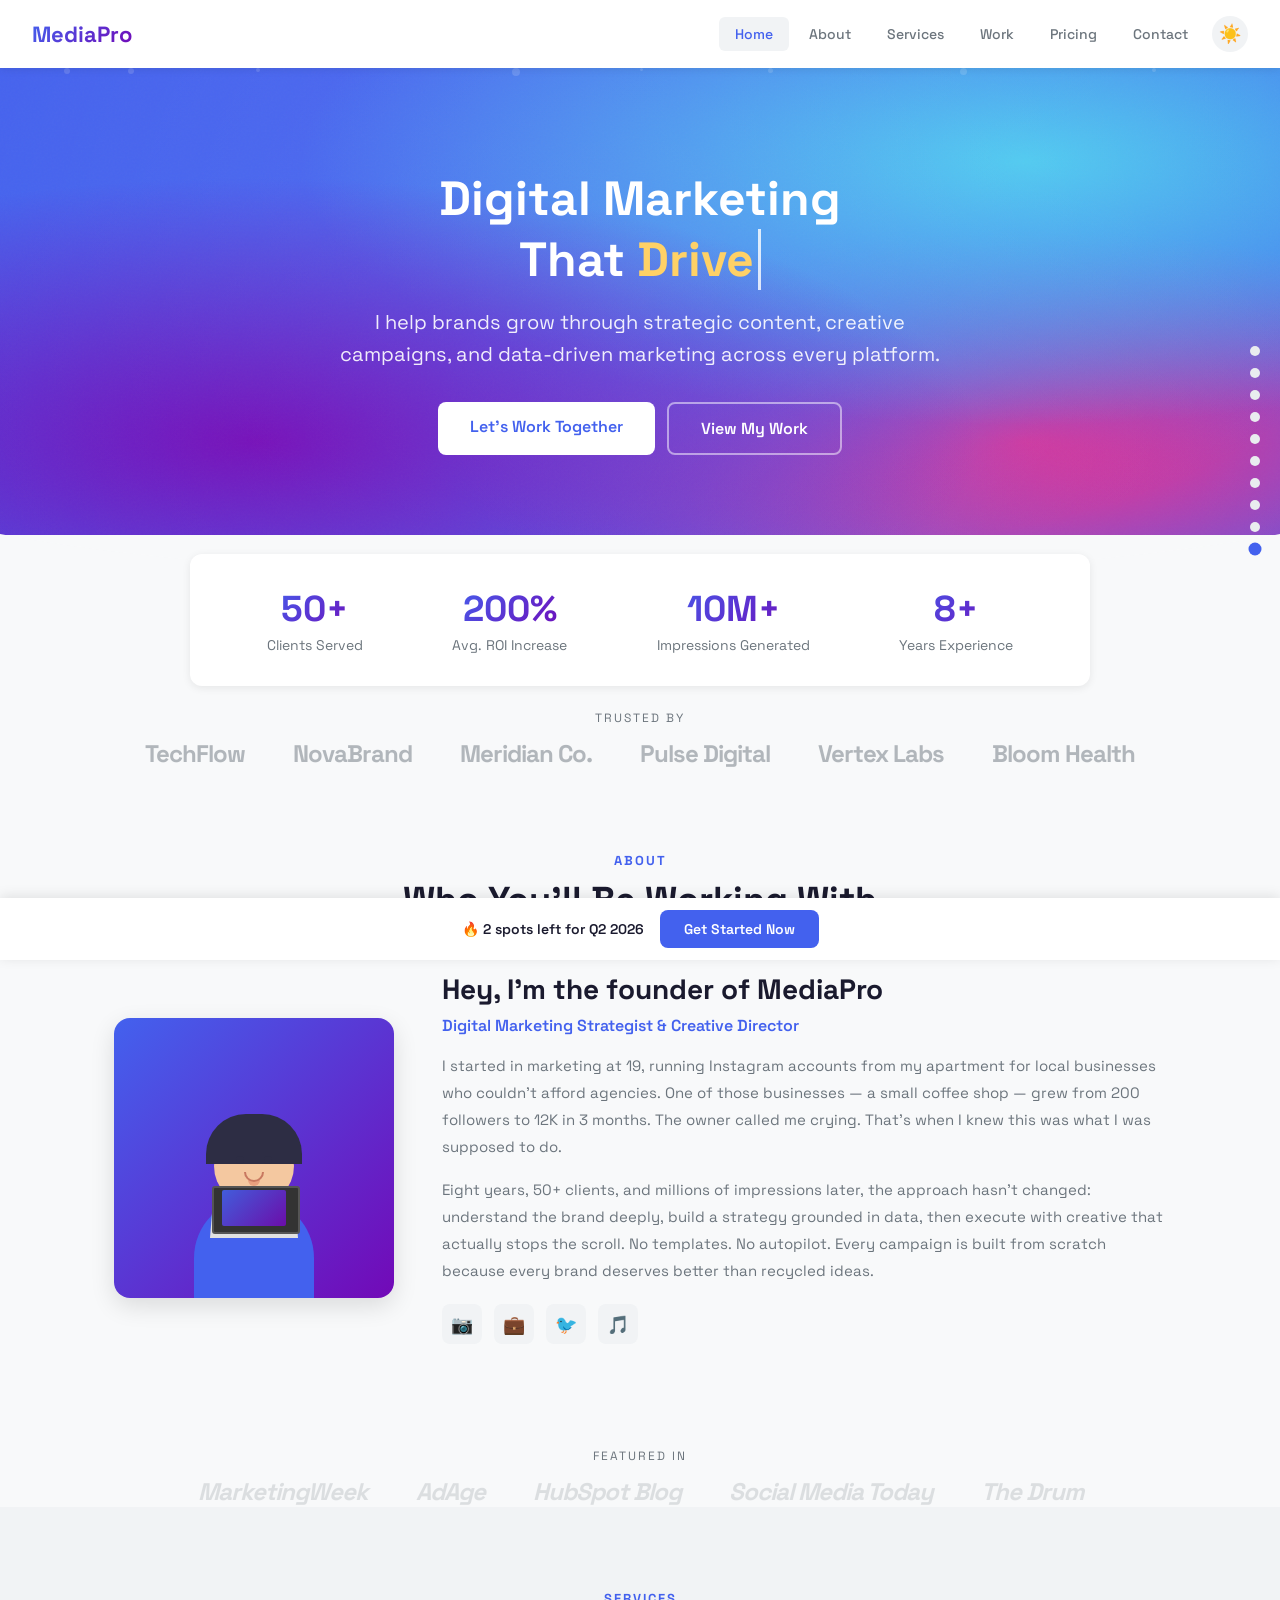
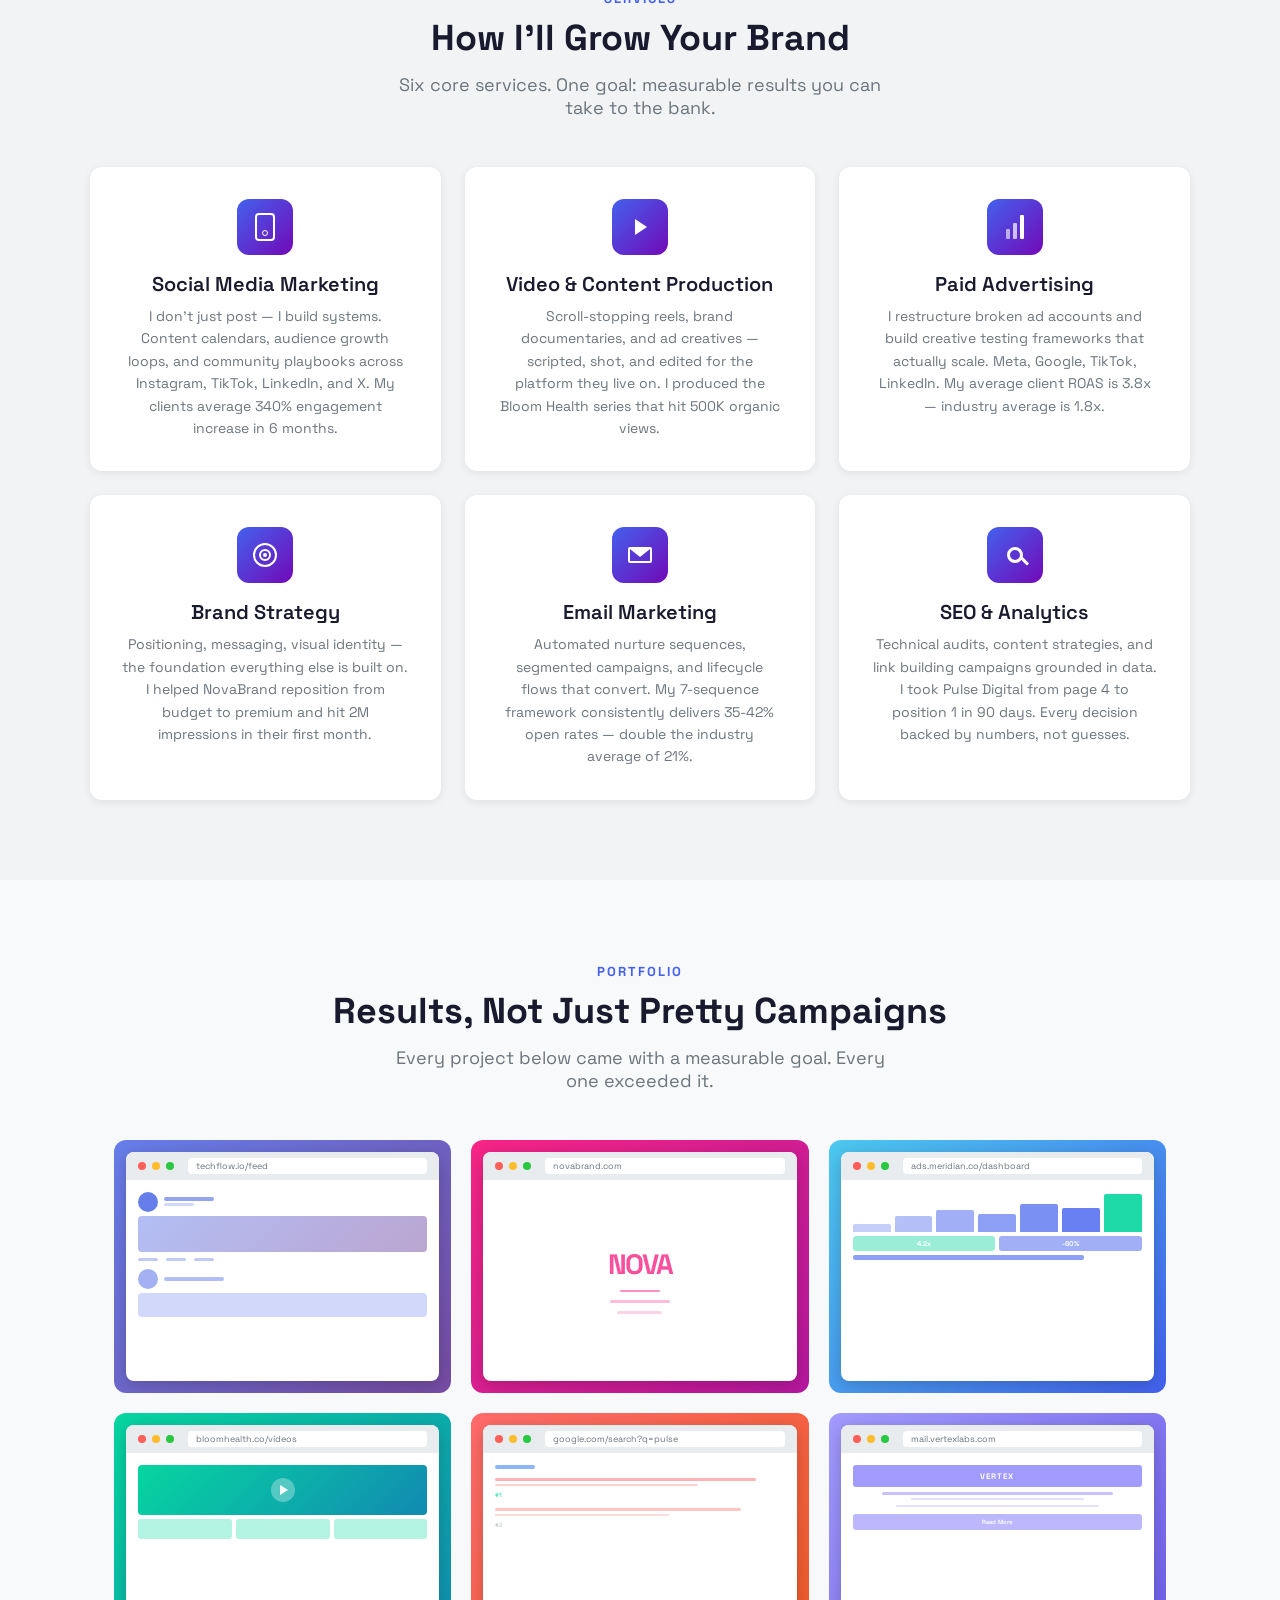
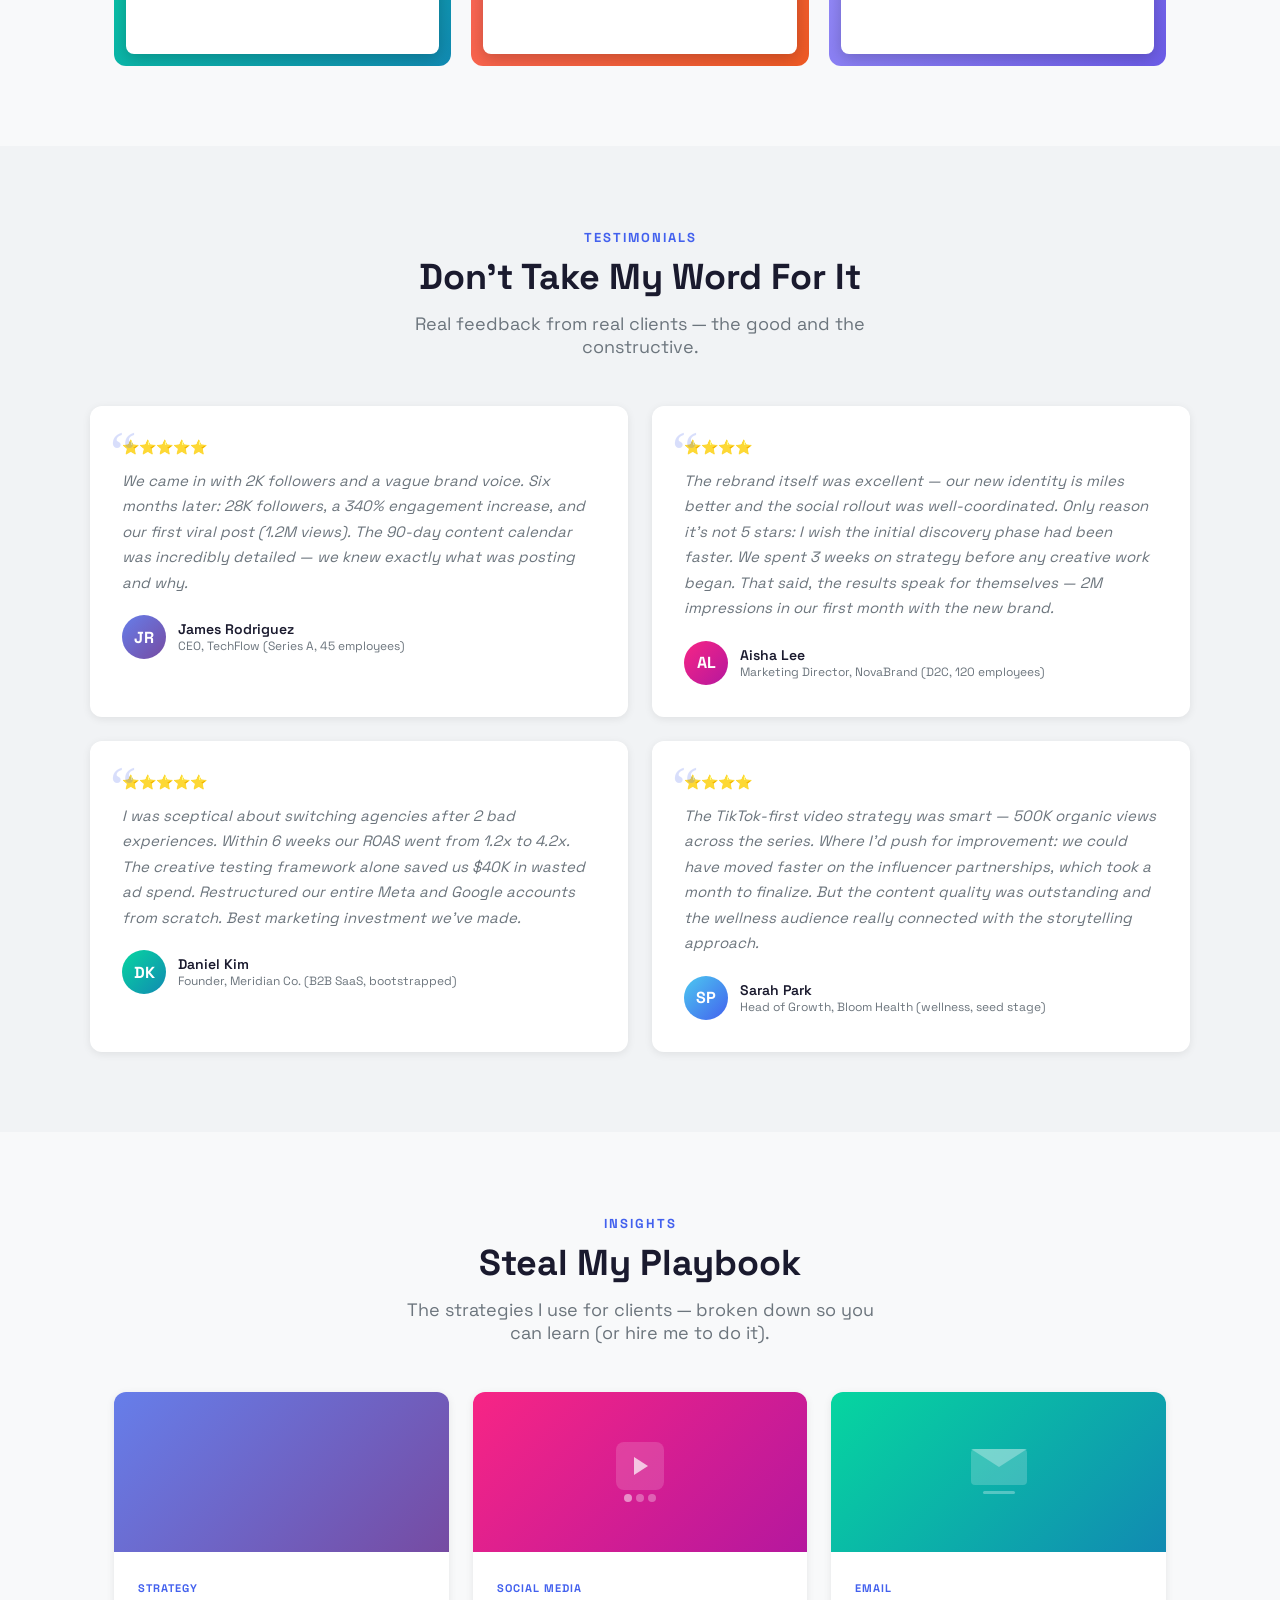
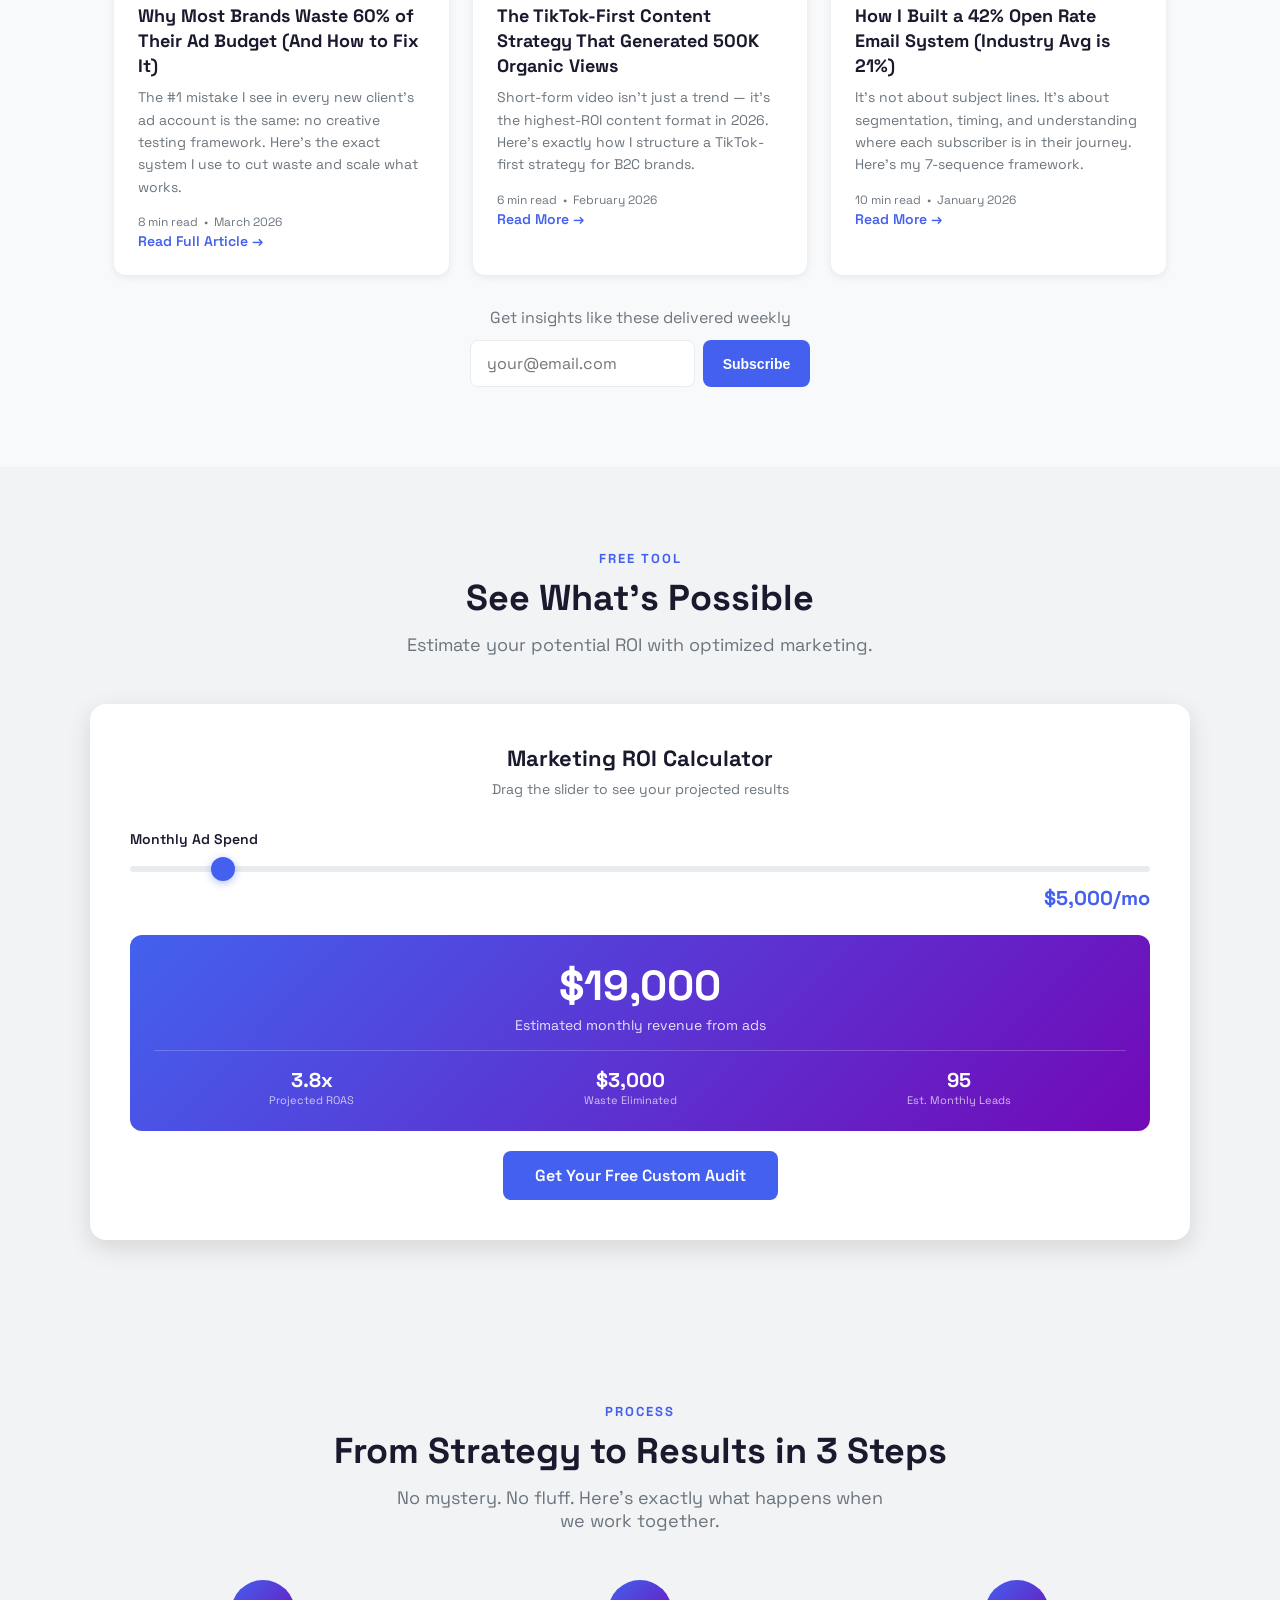
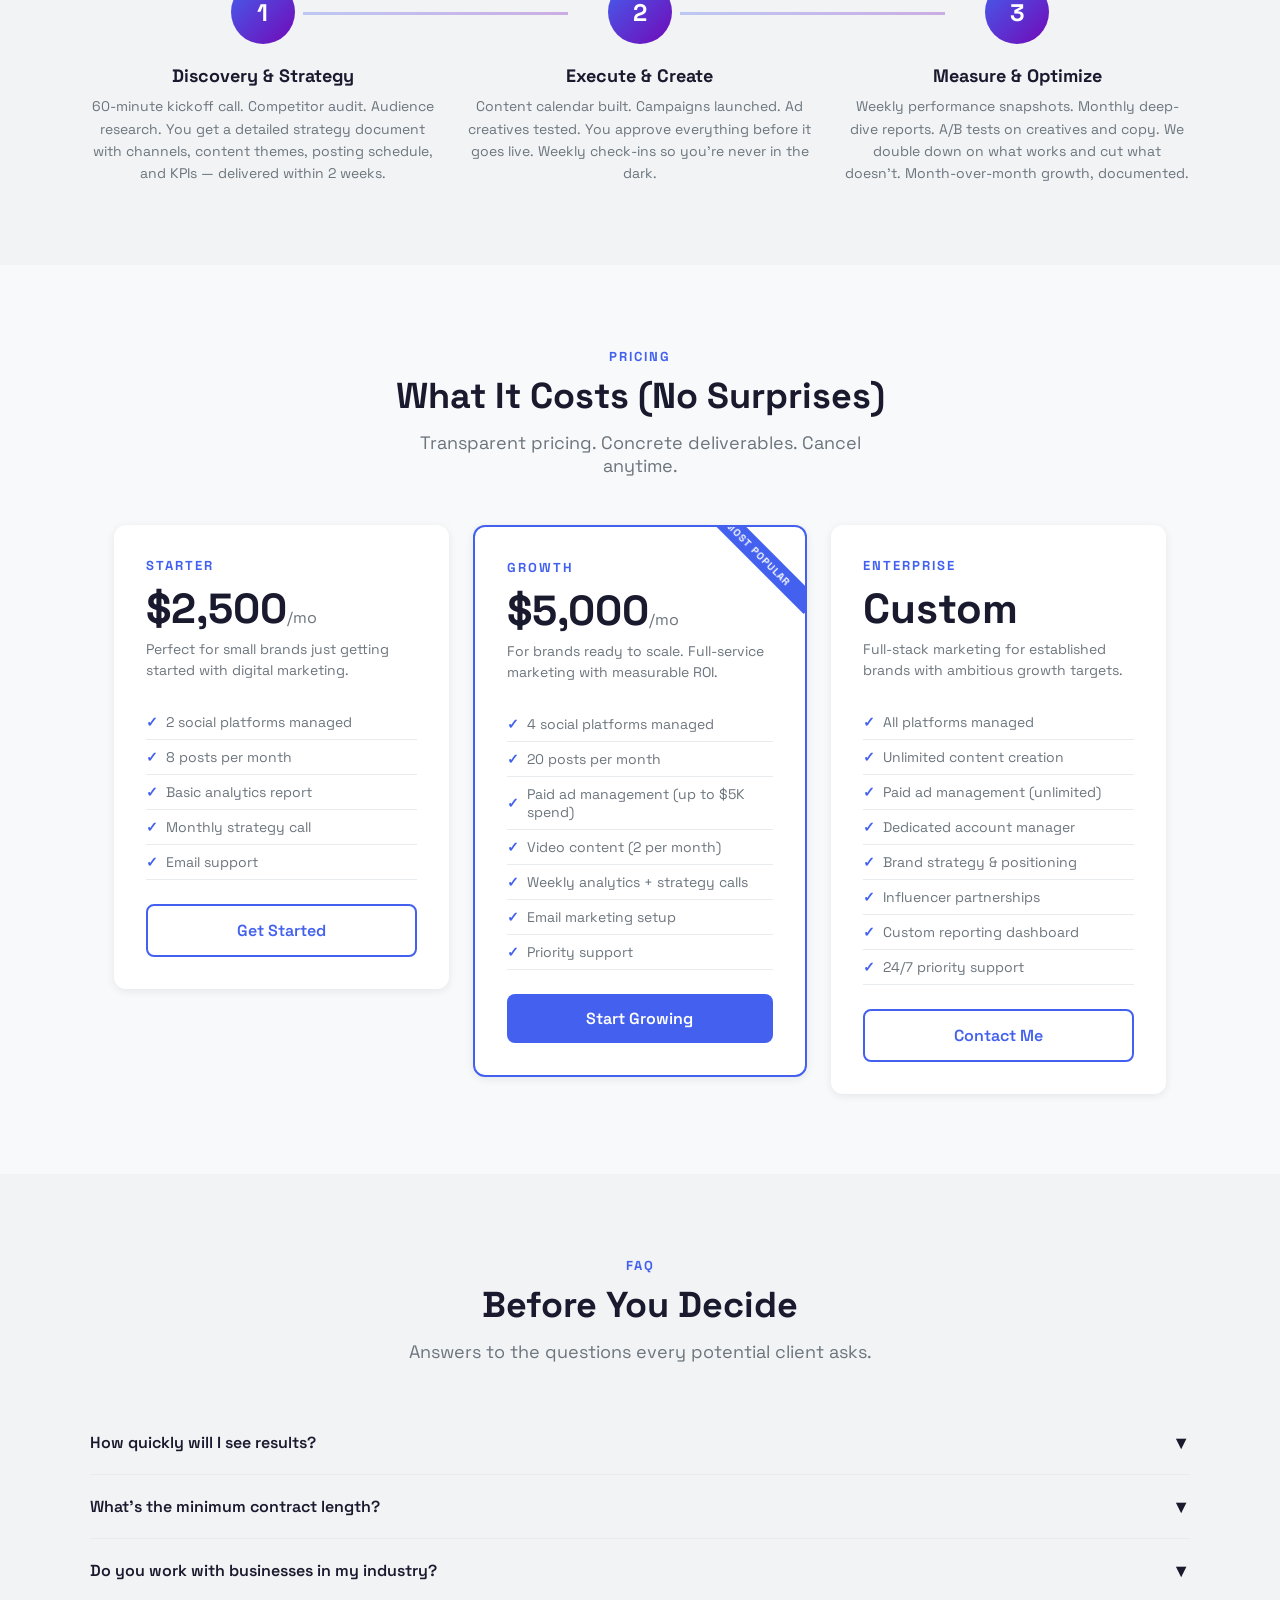
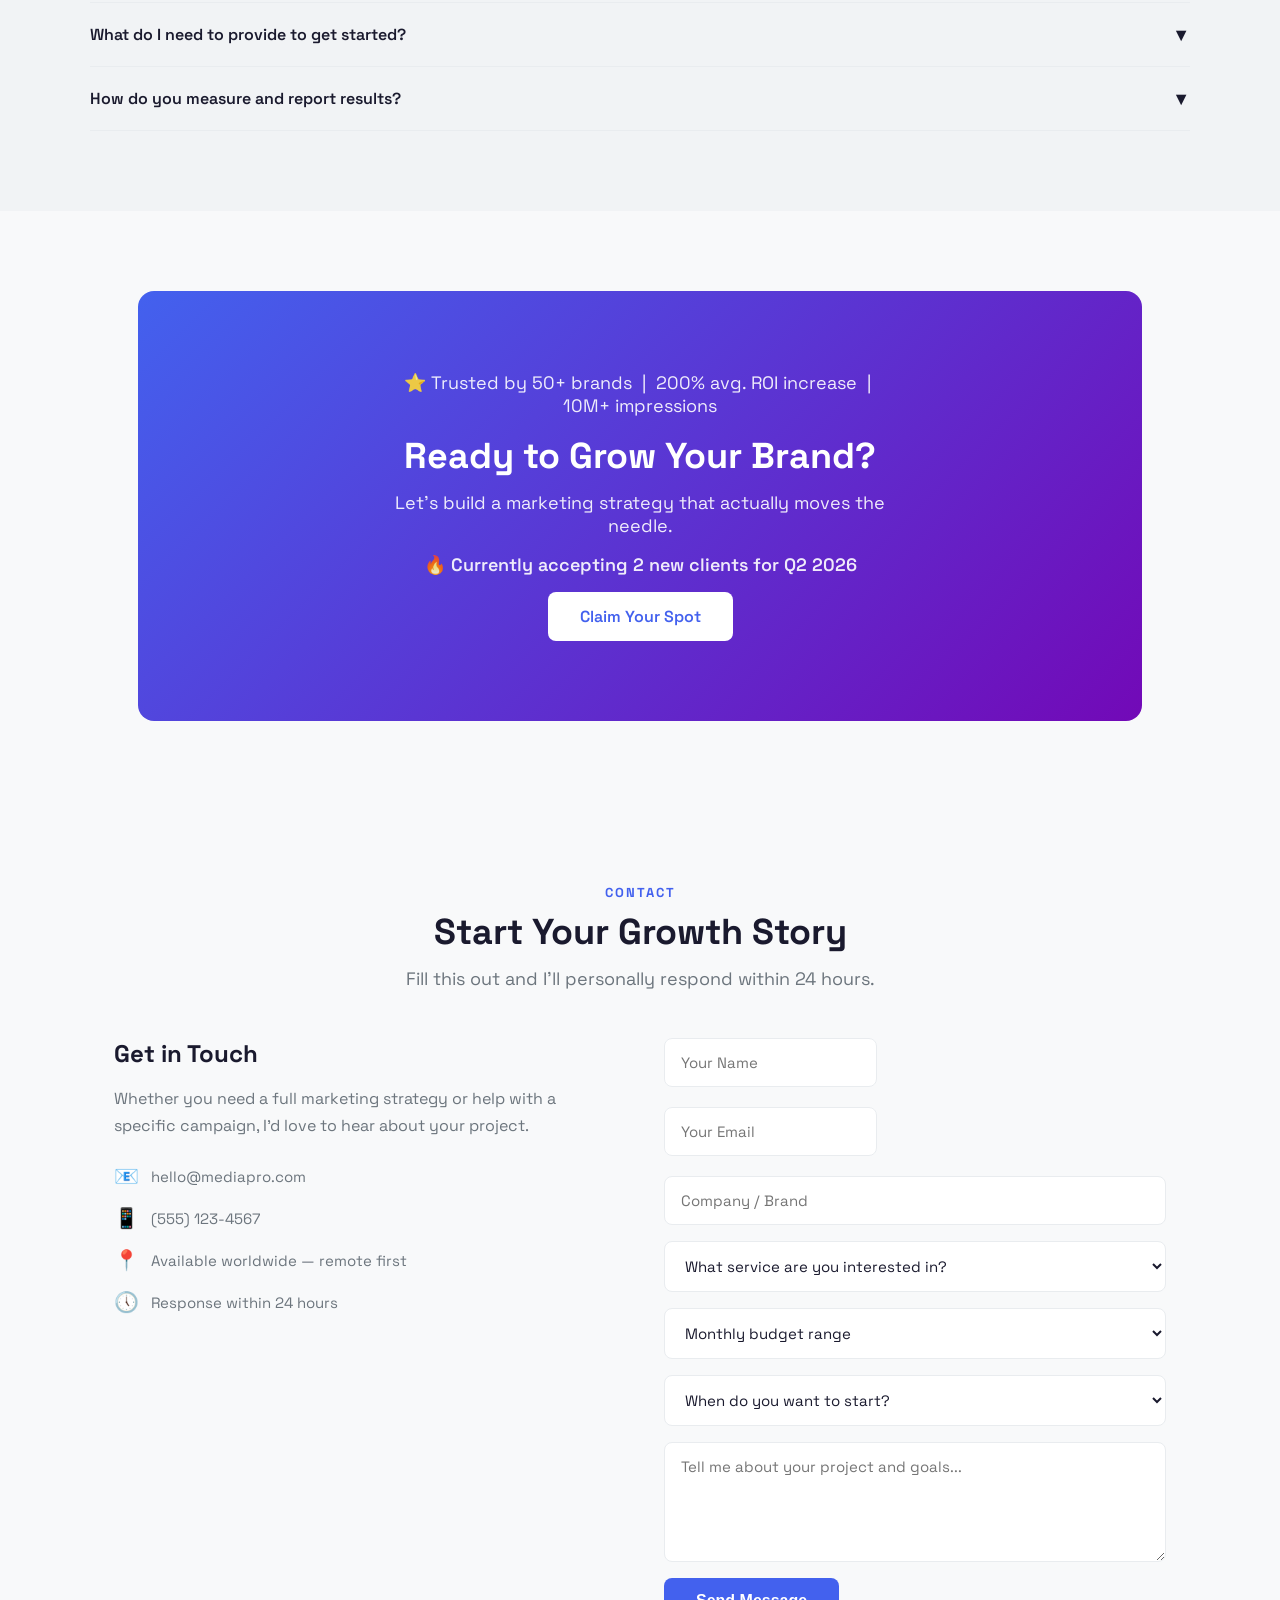
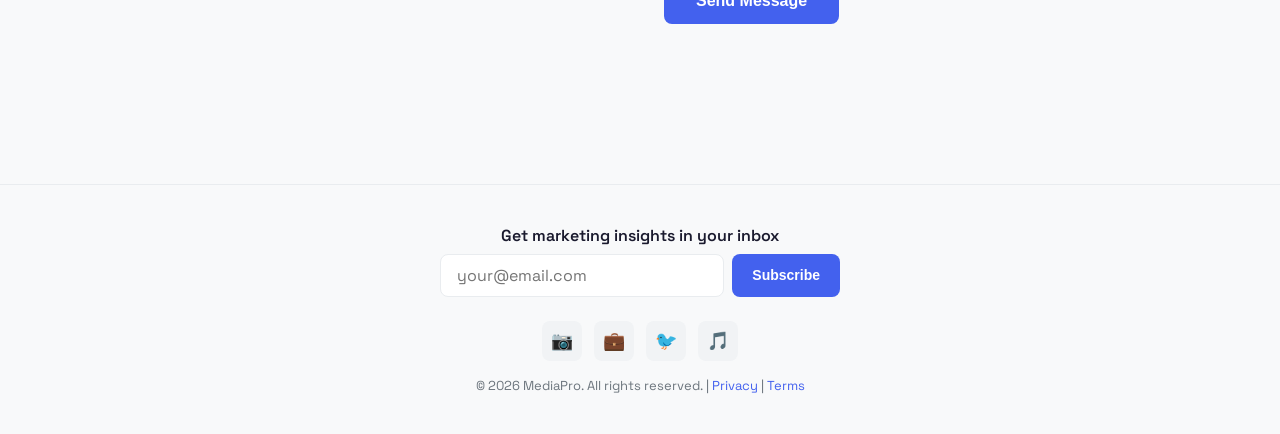
==== commit 01141584: "Add inline form validation error messages to contact form Real-time blur/input validation with descr" ====
--- a/index.html
+++ b/index.html
@@ -522,9 +522,15 @@
                 <div class="contact-detail"><span>&#x1F4CD;</span> Available worldwide — remote first</div>
                 <div class="contact-detail"><span>&#x1F554;</span> Response within 24 hours</div>
             </div>
-            <form class="contact-form" onsubmit="handleSubmit(event)">
-                <input type="text" placeholder="Your Name" required>
-                <input type="email" placeholder="Your Email" required>
+            <form class="contact-form" onsubmit="handleSubmit(event)" novalidate>
+                <div class="form-group">
+                    <input type="text" placeholder="Your Name" required id="formName">
+                    <span class="form-error" id="formNameError"></span>
+                </div>
+                <div class="form-group">
+                    <input type="email" placeholder="Your Email" required id="formEmail">
+                    <span class="form-error" id="formEmailError"></span>
+                </div>
                 <input type="text" placeholder="Company / Brand">
                 <select>
                     <option value="" disabled selected>What service are you interested in?</option>
--- a/style.css
+++ b/style.css
@@ -106,7 +106,10 @@
 .testimonials-grid { display: grid; grid-template-columns: repeat(2, 1fr); gap: 24px; }
 .testimonial { background: var(--card-bg); border-radius: 12px; padding: 32px; box-shadow: var(--shadow); transition: all 0.3s; position: relative; }
 .testimonial:hover { box-shadow: var(--shadow-hover); }
-.testimonial::before { content: '\201C'; font-size: 60px; color: var(--primary); opacity: 0.2; position: absolute; top: 12px; left: 20px; font-family: Georgia, serif; }
+.testimonial { perspective: 600px; transform-style: preserve-3d; }
+.testimonial::before { content: '\201C'; font-size: 60px; color: var(--primary); opacity: 0.2; position: absolute; top: 12px; left: 20px; font-family: Georgia, serif; transition: opacity 0.4s, background 0.4s; }
+.testimonial:hover::before { opacity: 0.5; background: linear-gradient(135deg, var(--gradient-1), var(--gradient-2)); -webkit-background-clip: text; -webkit-text-fill-color: transparent; background-clip: text; animation: quoteShimmer 2s ease-in-out infinite; }
+@keyframes quoteShimmer { 0%, 100% { opacity: 0.5; } 50% { opacity: 0.8; } }
 .testimonial-text { font-size: 15px; line-height: 1.7; margin-bottom: 20px; font-style: italic; color: var(--text-secondary); }
 .testimonial-author { display: flex; align-items: center; gap: 12px; }
 .testimonial-avatar { width: 44px; height: 44px; border-radius: 50%; display: flex; align-items: center; justify-content: center; color: #fff; font-weight: 700; font-size: 16px; }
@@ -349,6 +352,10 @@
     footer .social-links a { width: 44px; height: 44px; }
     .back-to-top { right: 12px; bottom: 64px; }
     .footer-newsletter-form { flex-direction: column; }
+    .calculator { padding: 24px 16px; }
+    .calc-results .calc-big-number { font-size: 32px; }
+    .calc-results .calc-detail { flex-direction: column; gap: 12px; }
+    .calc-value { font-size: 18px; }
     .footer-newsletter-form input { width: 100%; }
     .footer-newsletter-form .btn { width: 100%; text-align: center; }
     .pricing-grid { max-width: 100%; }
@@ -439,6 +446,11 @@
 /* Inline form validation */
 .contact-form input:valid:not(:placeholder-shown) { border-color: #06d6a0; }
 .contact-form input[type="email"]:invalid:not(:placeholder-shown) { border-color: #f72585; }
+.form-group { position: relative; }
+.form-error { display: block; font-size: 13px; color: #dc3545; margin-top: 4px; min-height: 0; max-height: 0; overflow: hidden; opacity: 0; transition: all 0.25s ease; line-height: 1.4; }
+.form-error.visible { min-height: 18px; max-height: 40px; opacity: 1; margin-top: 6px; }
+.contact-form input.input-error { border-color: #f72585; }
+.contact-form input.input-error:focus { border-color: #f72585; box-shadow: 0 0 0 3px rgba(247, 37, 133, 0.15); }
 
 /* Social proof toast */
 .social-toast { position: fixed; bottom: 80px; left: 24px; background: var(--card-bg); border-radius: 12px; padding: 14px 20px; box-shadow: 0 4px 20px rgba(0,0,0,0.15); display: flex; align-items: center; gap: 12px; z-index: 96; transform: translateX(-120%); transition: transform 0.5s ease; max-width: 320px; }
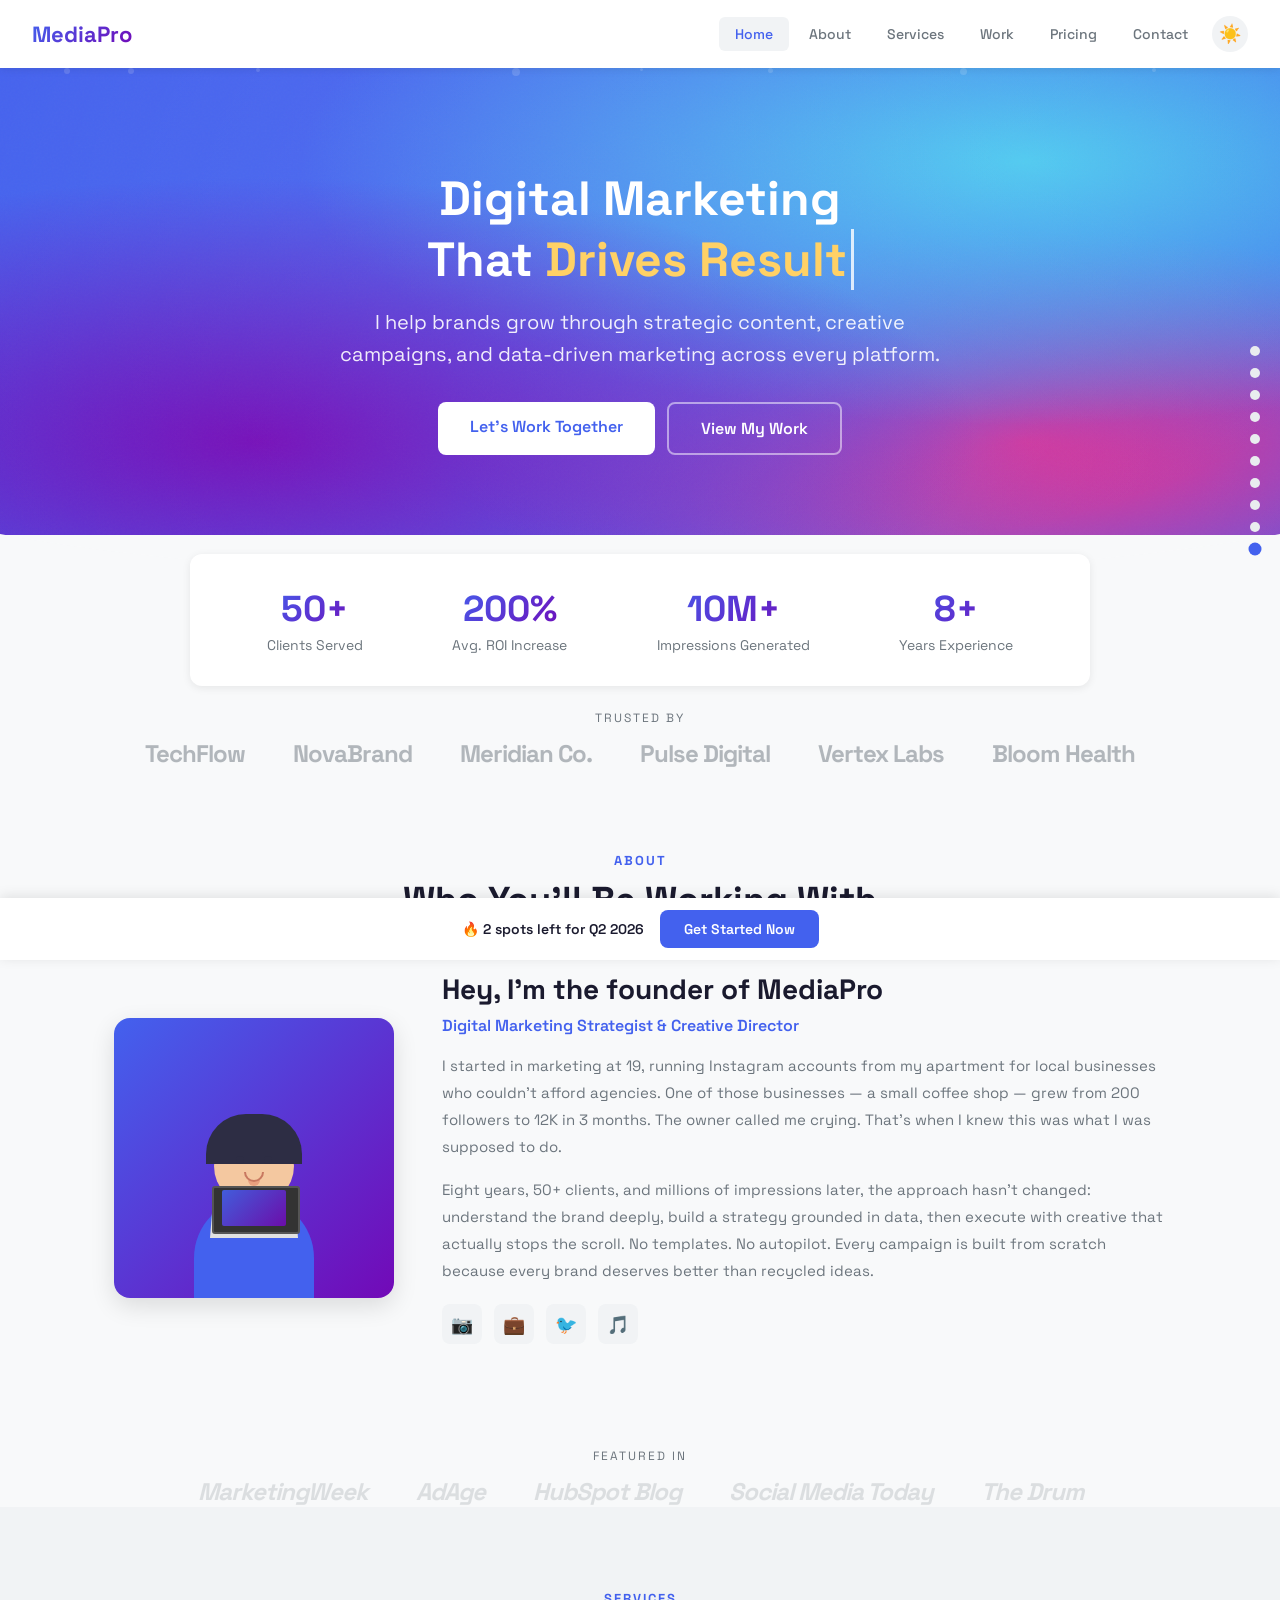
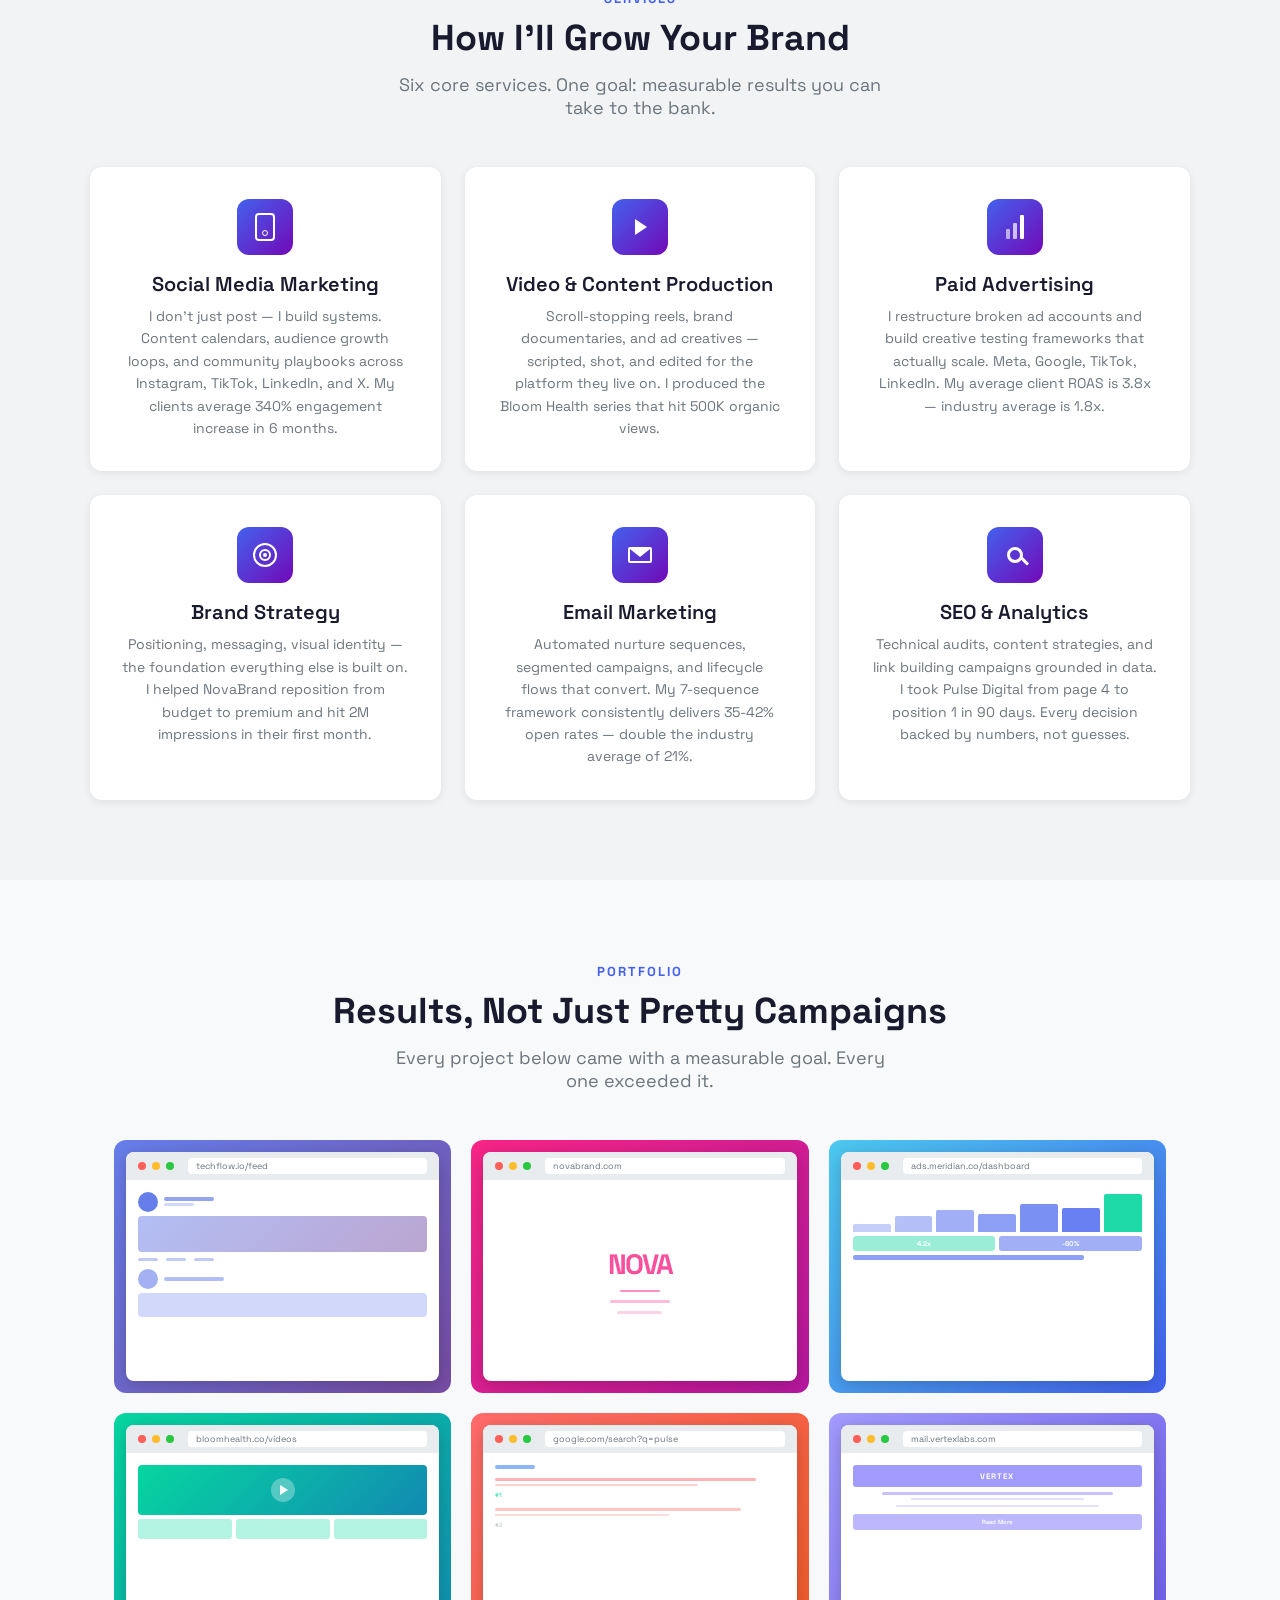
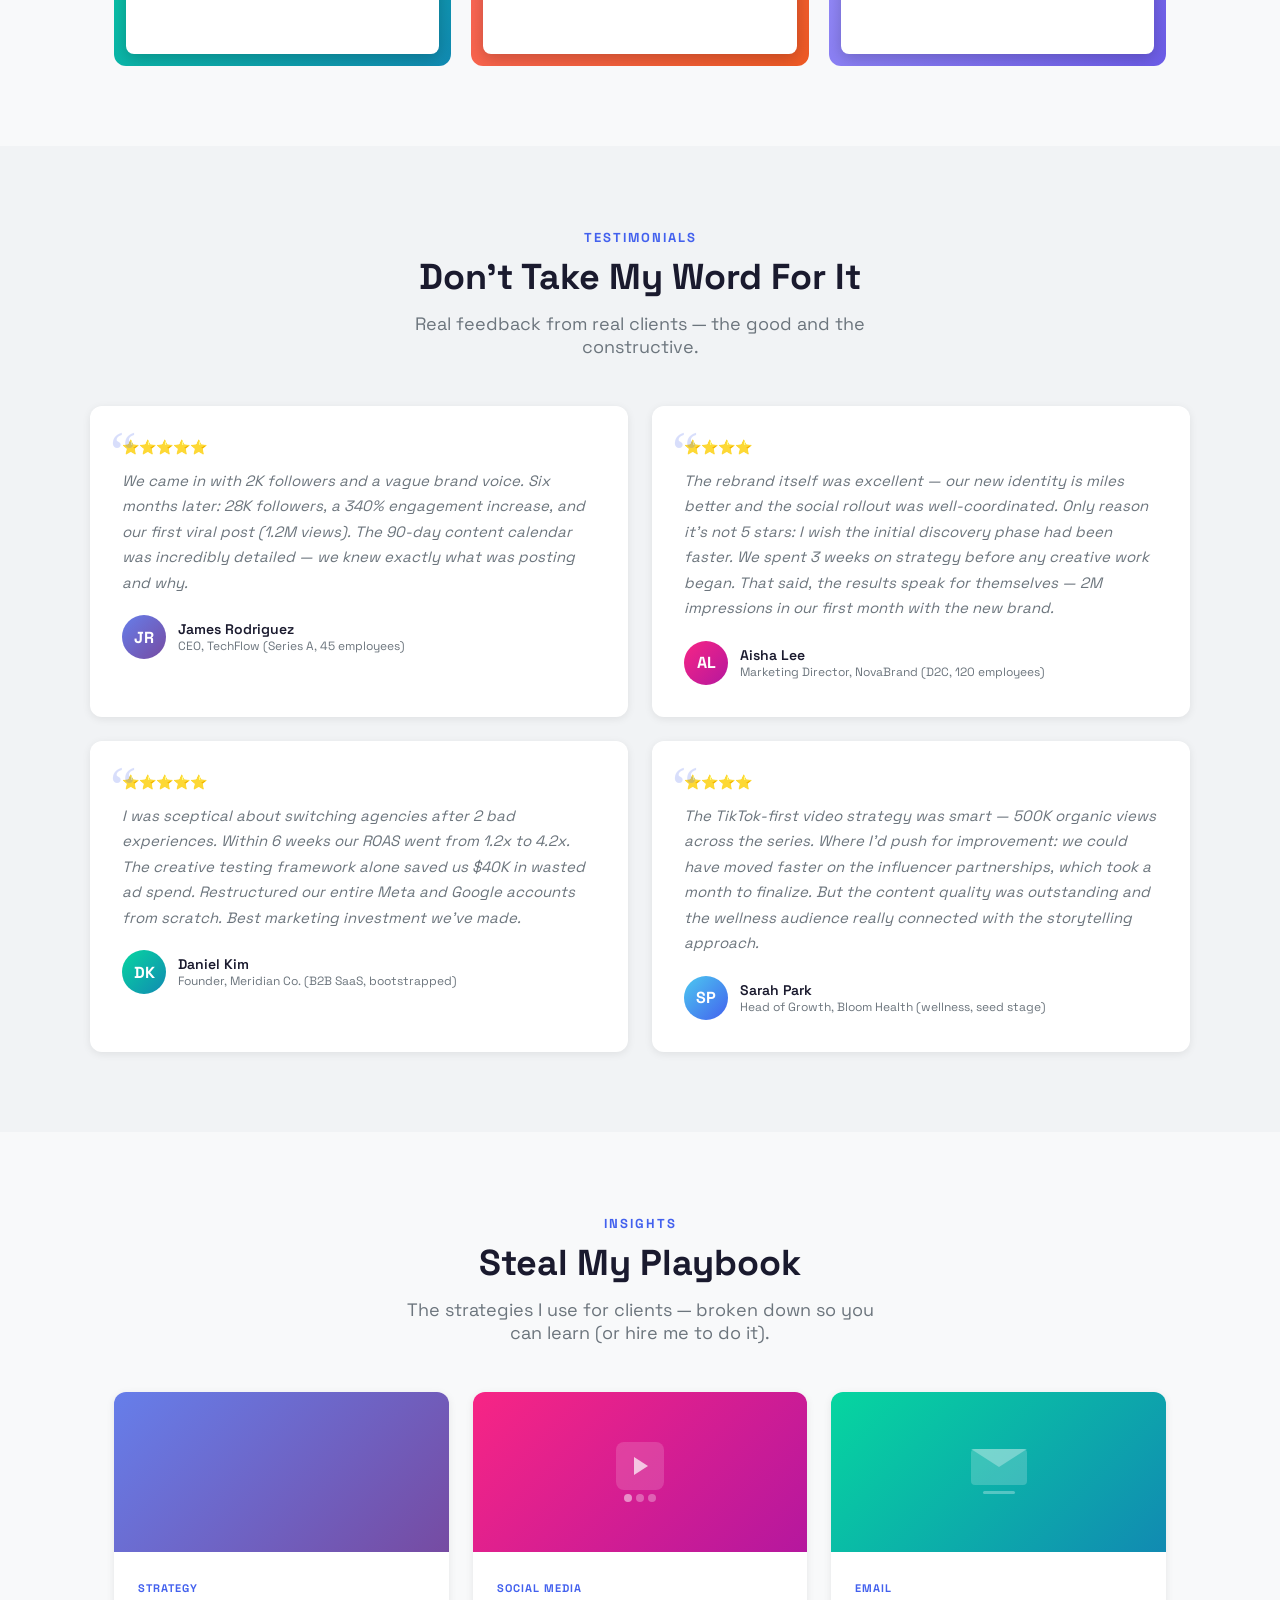
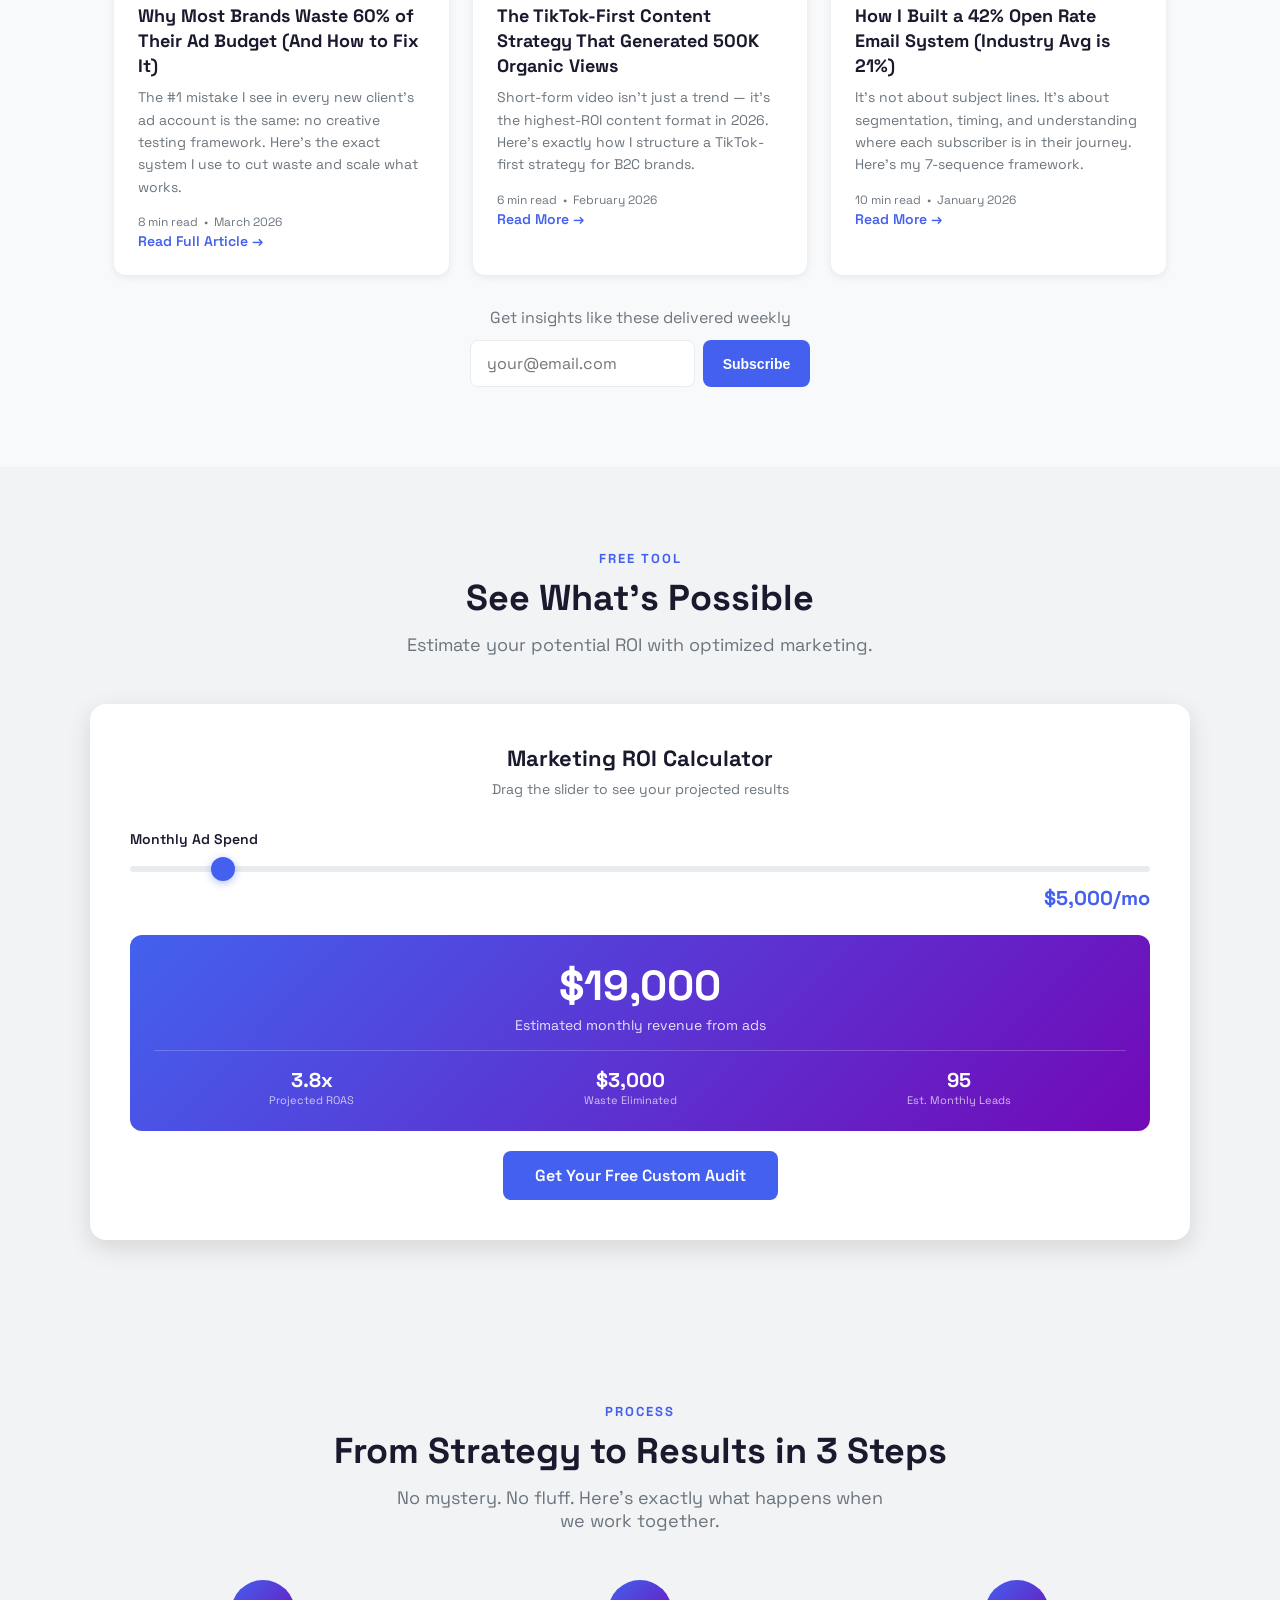
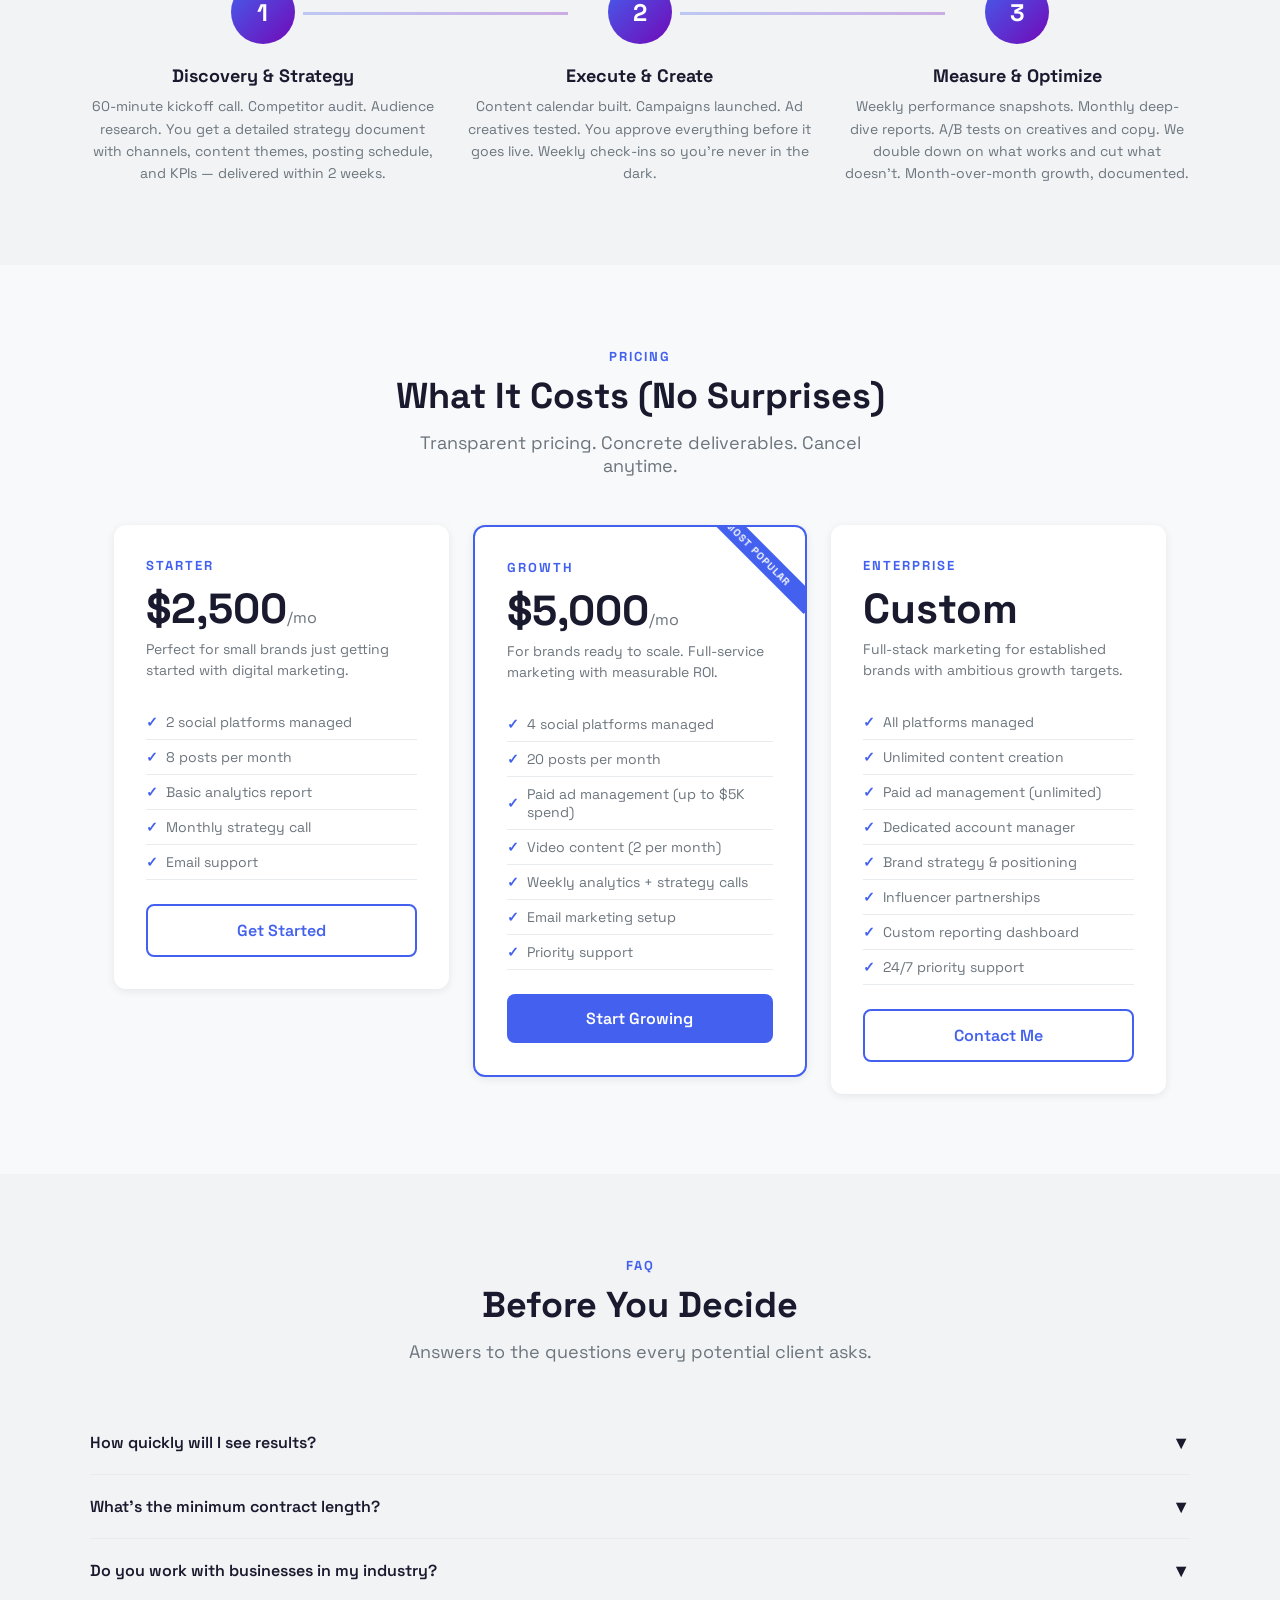
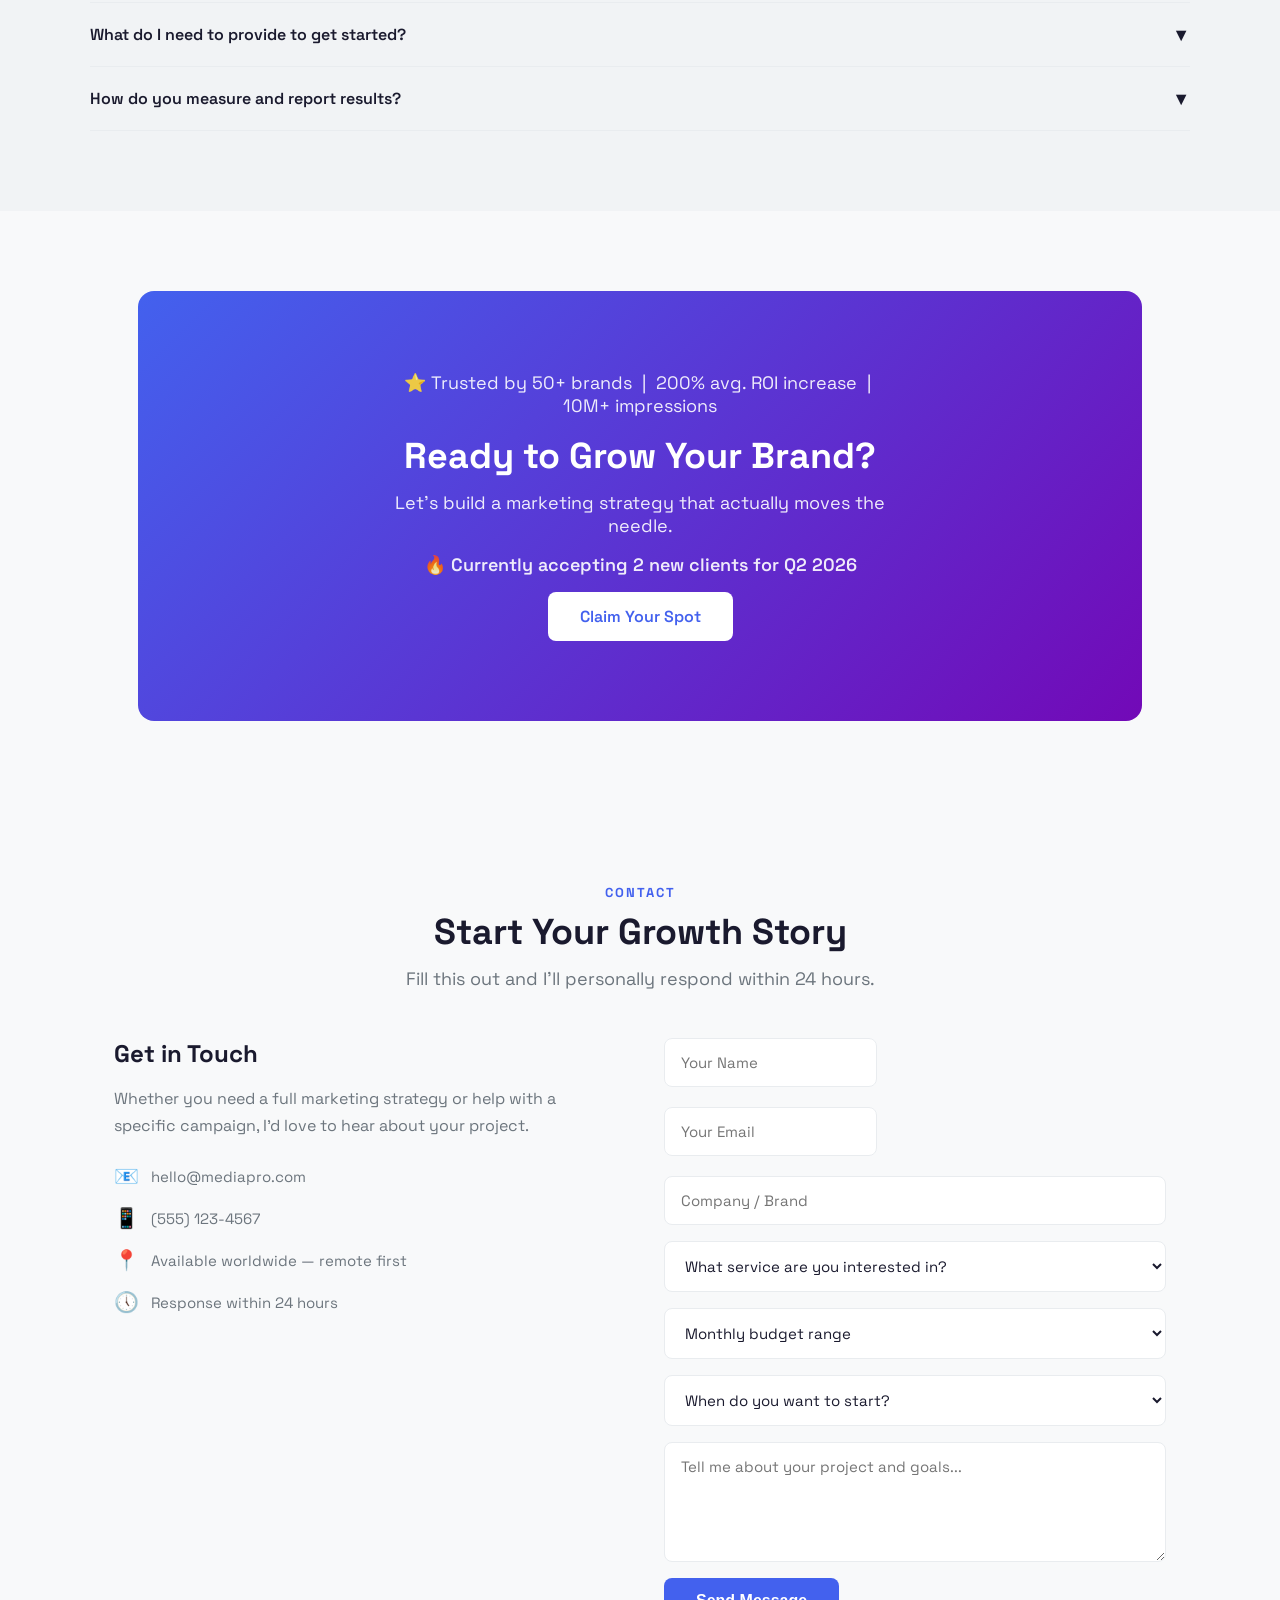
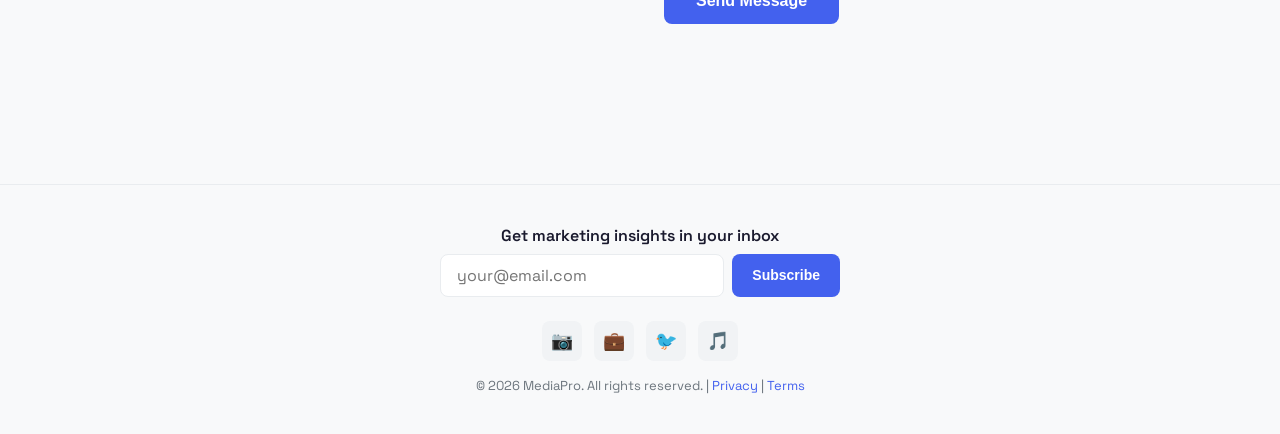
==== commit 44233017: "Fix smooth scrolling — add CSS baseline and unify mobile nav behavior Navigation links were snapping" ====
--- a/index.html
+++ b/index.html
@@ -38,12 +38,12 @@
             <button class="hamburger" onclick="toggleMenu()" aria-label="Toggle menu"><span></span><span></span><span></span></button>
         </div>
         <div class="mobile-nav" id="mobileNav">
-            <a href="#top" onclick="closeMenu()">Home</a>
-            <a href="#about" onclick="closeMenu()">About</a>
-            <a href="#services" onclick="closeMenu()">Services</a>
-            <a href="#portfolio" onclick="closeMenu()">Work</a>
-            <a href="#pricing" onclick="closeMenu()">Pricing</a>
-            <a href="#contact" onclick="closeMenu()">Contact</a>
+            <a href="#top">Home</a>
+            <a href="#about">About</a>
+            <a href="#services">Services</a>
+            <a href="#portfolio">Work</a>
+            <a href="#pricing">Pricing</a>
+            <a href="#contact">Contact</a>
         </div>
     </header>
 
--- a/style.css
+++ b/style.css
@@ -24,6 +24,7 @@
     --shadow-hover: 0 8px 24px rgba(0,0,0,0.4);
     --input-bg: #252540;
 }
+html { scroll-behavior: smooth; }
 * { margin: 0; padding: 0; box-sizing: border-box; }
 body { font-family: 'Space Grotesk', -apple-system, BlinkMacSystemFont, 'Segoe UI', Roboto, sans-serif; background: var(--bg); color: var(--text-primary); transition: background 0.3s, color 0.3s; }
 
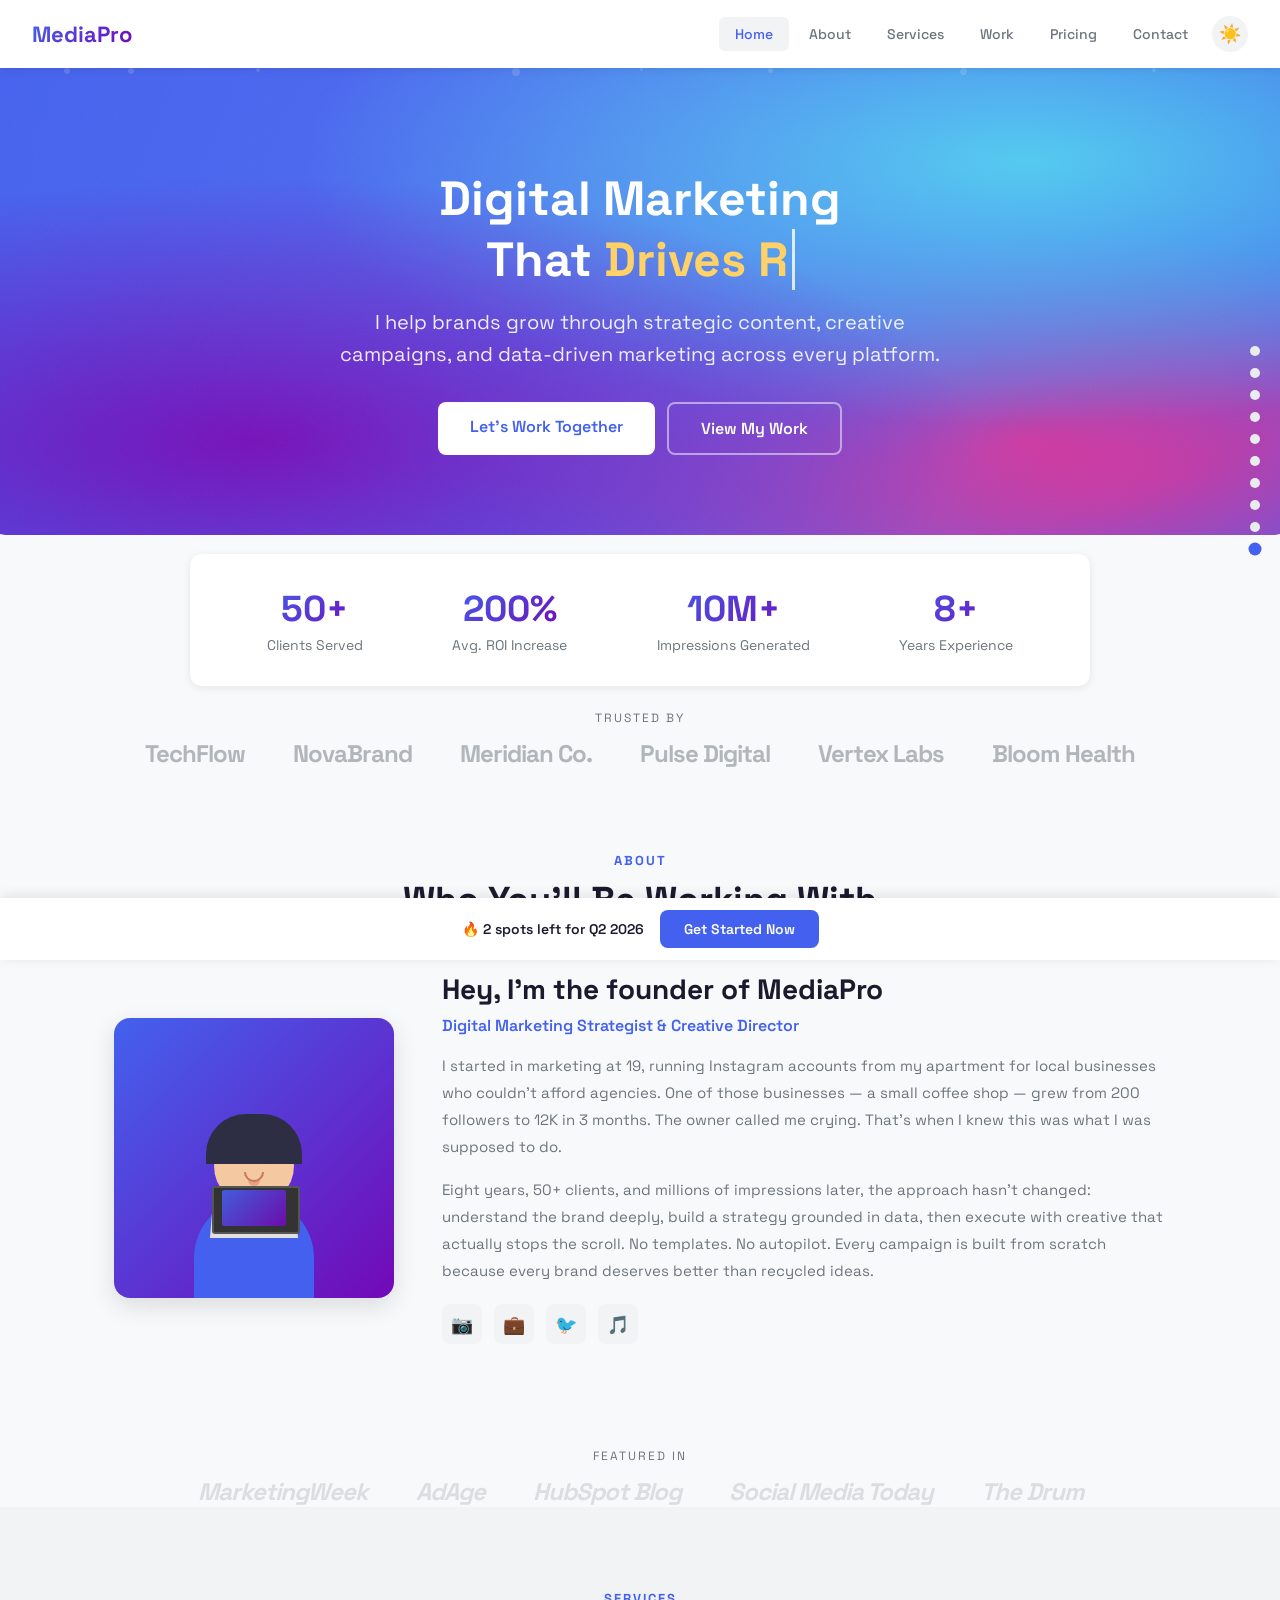
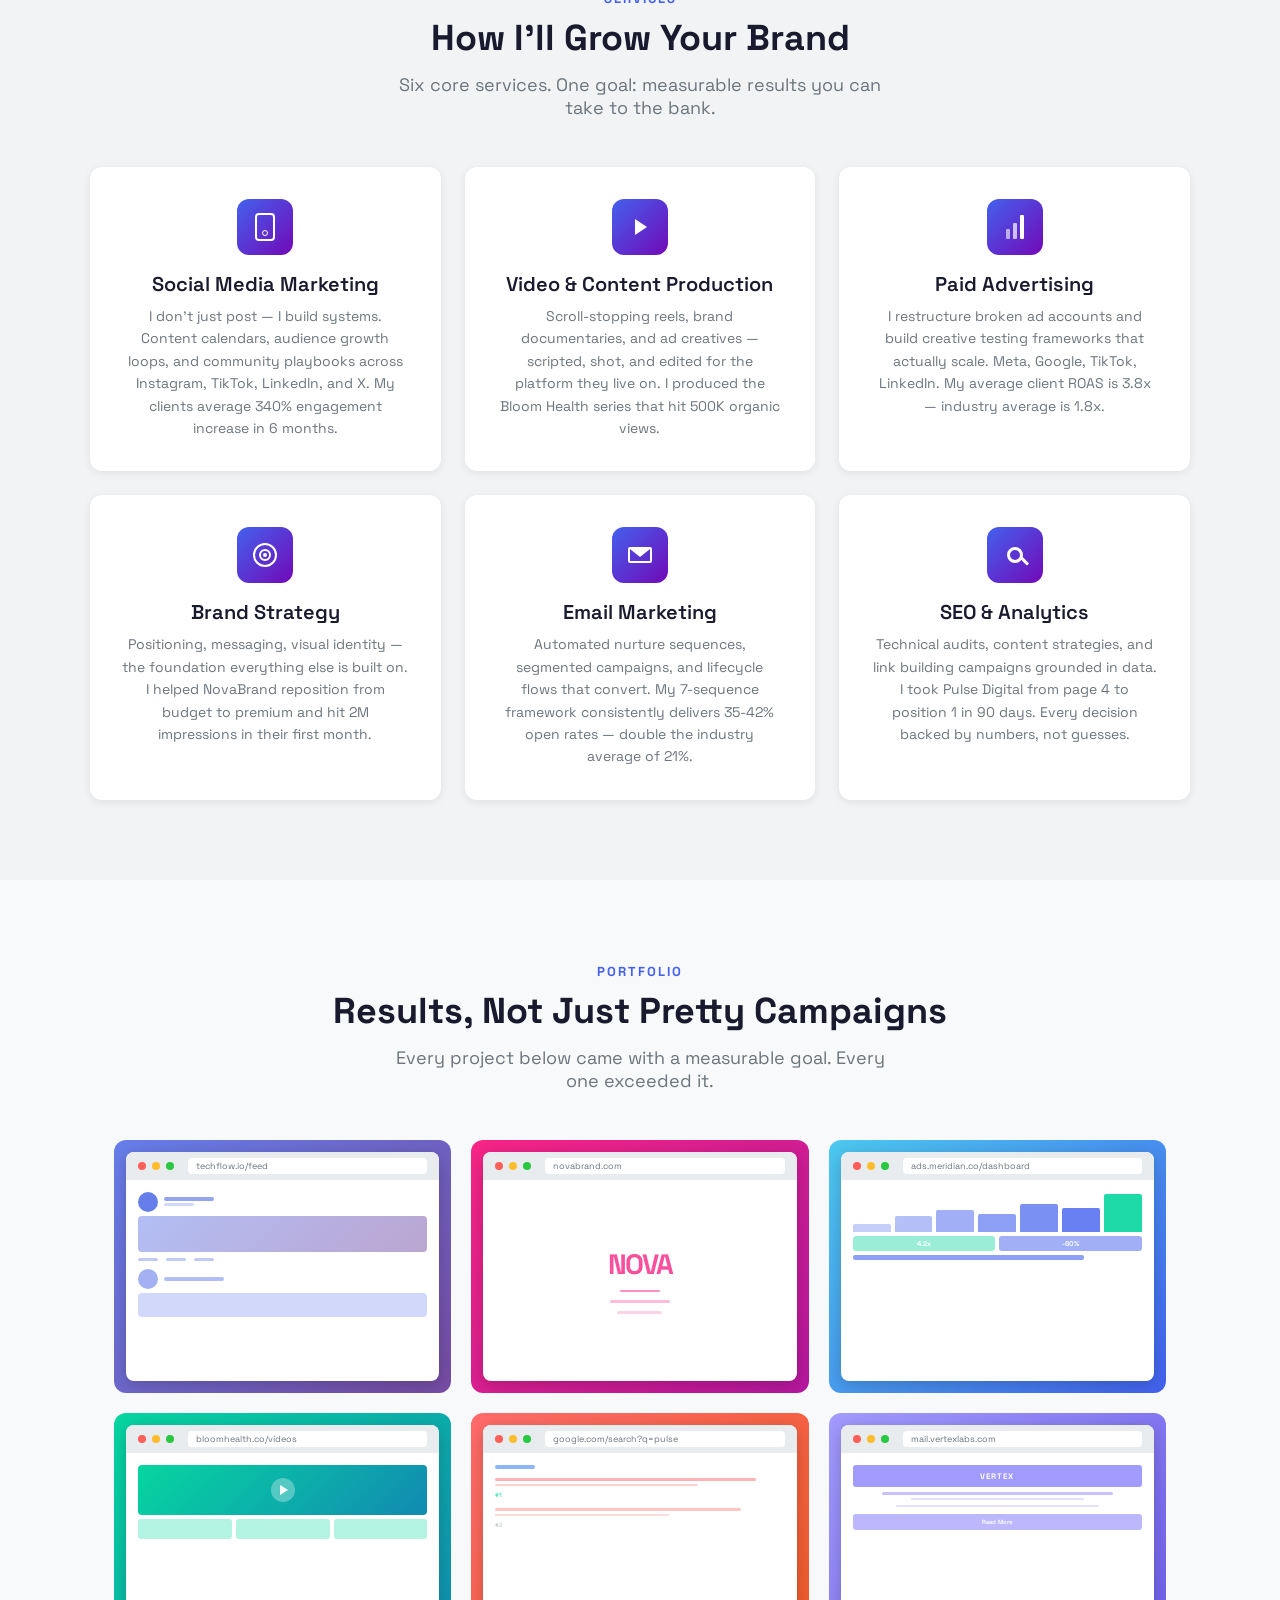
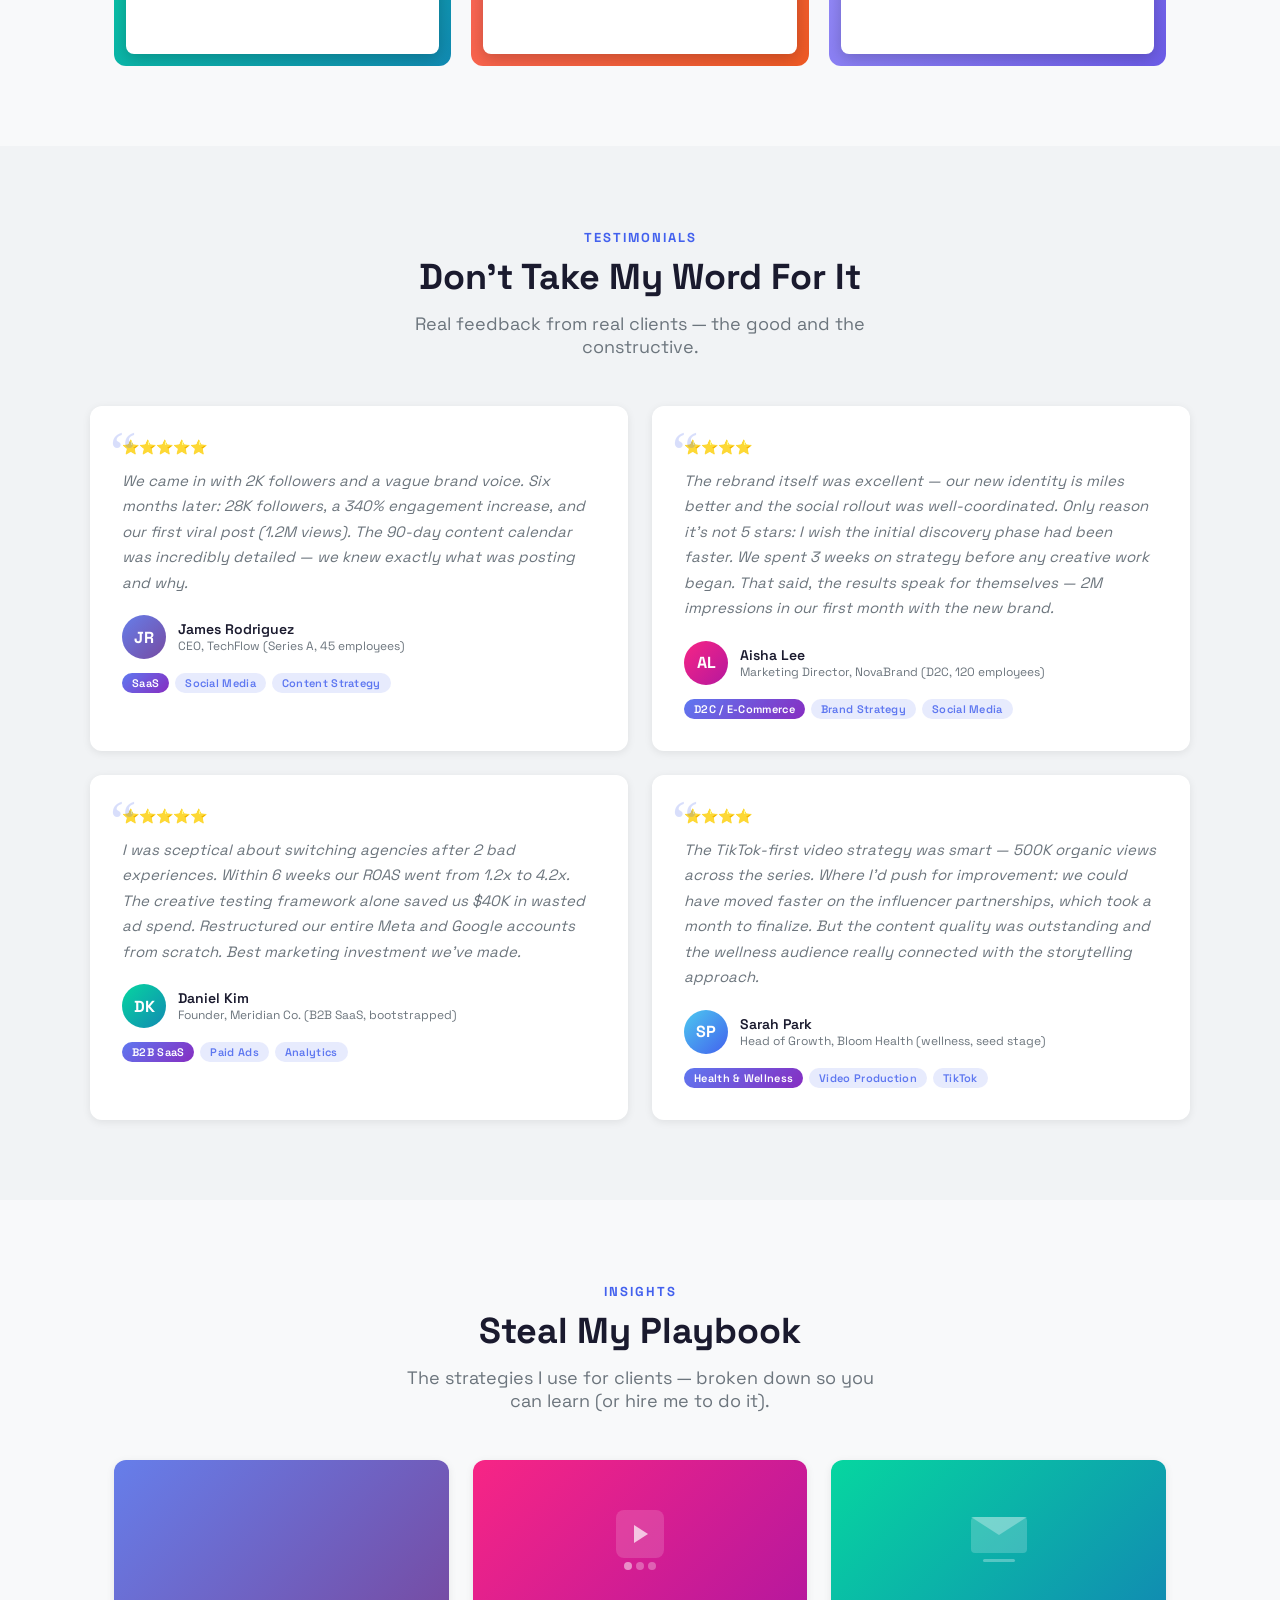
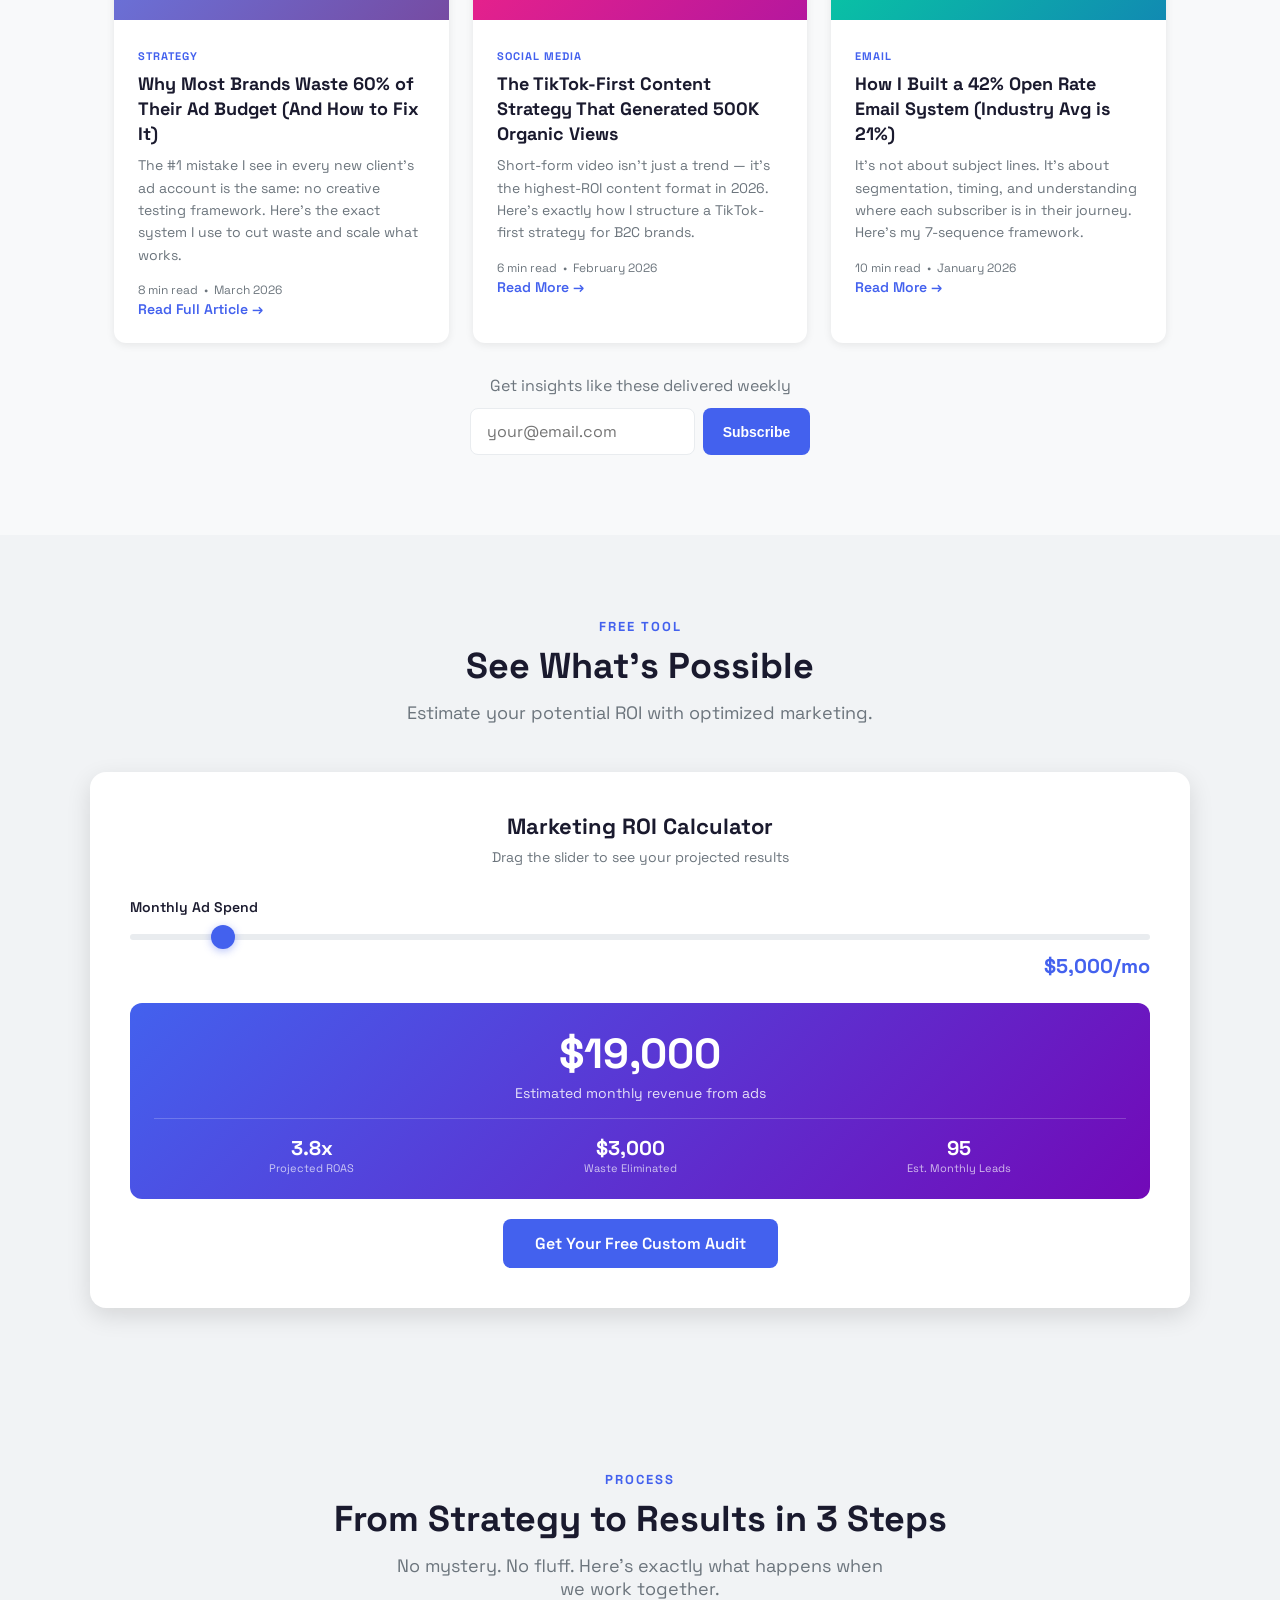
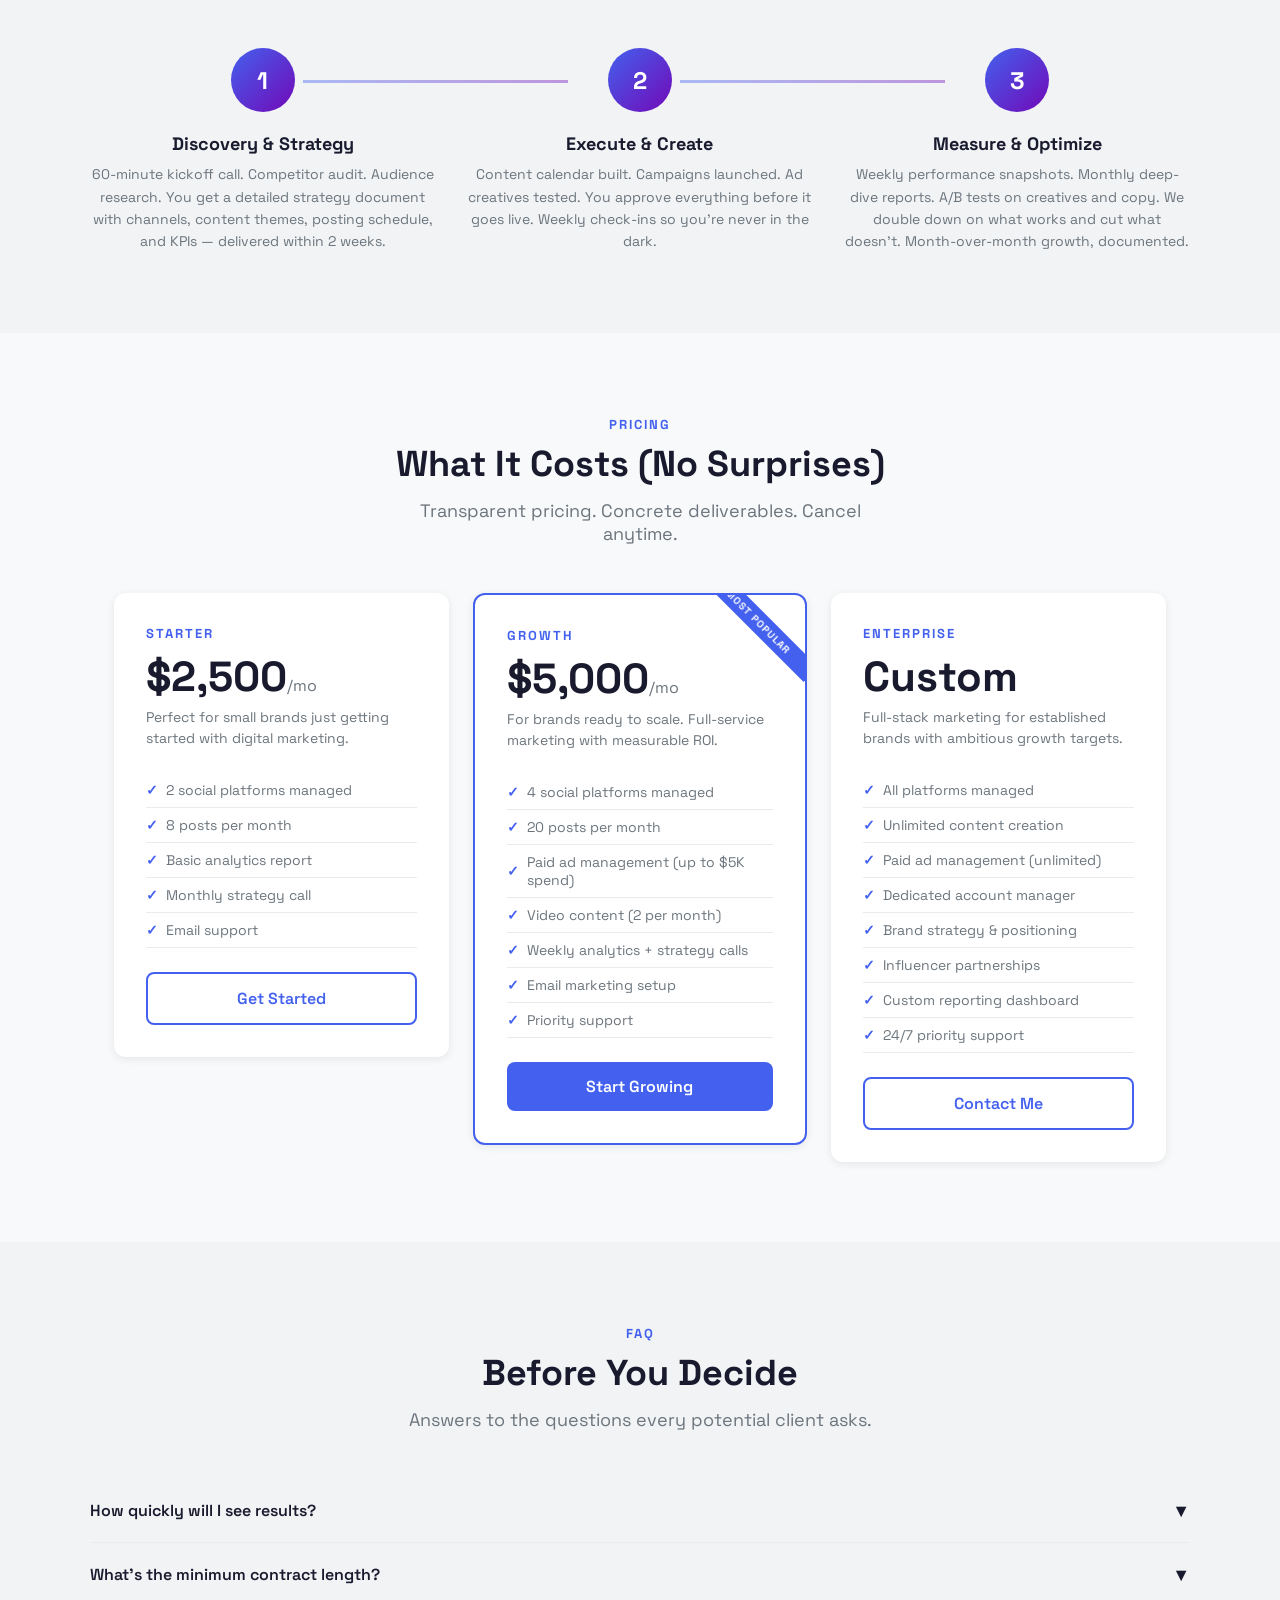
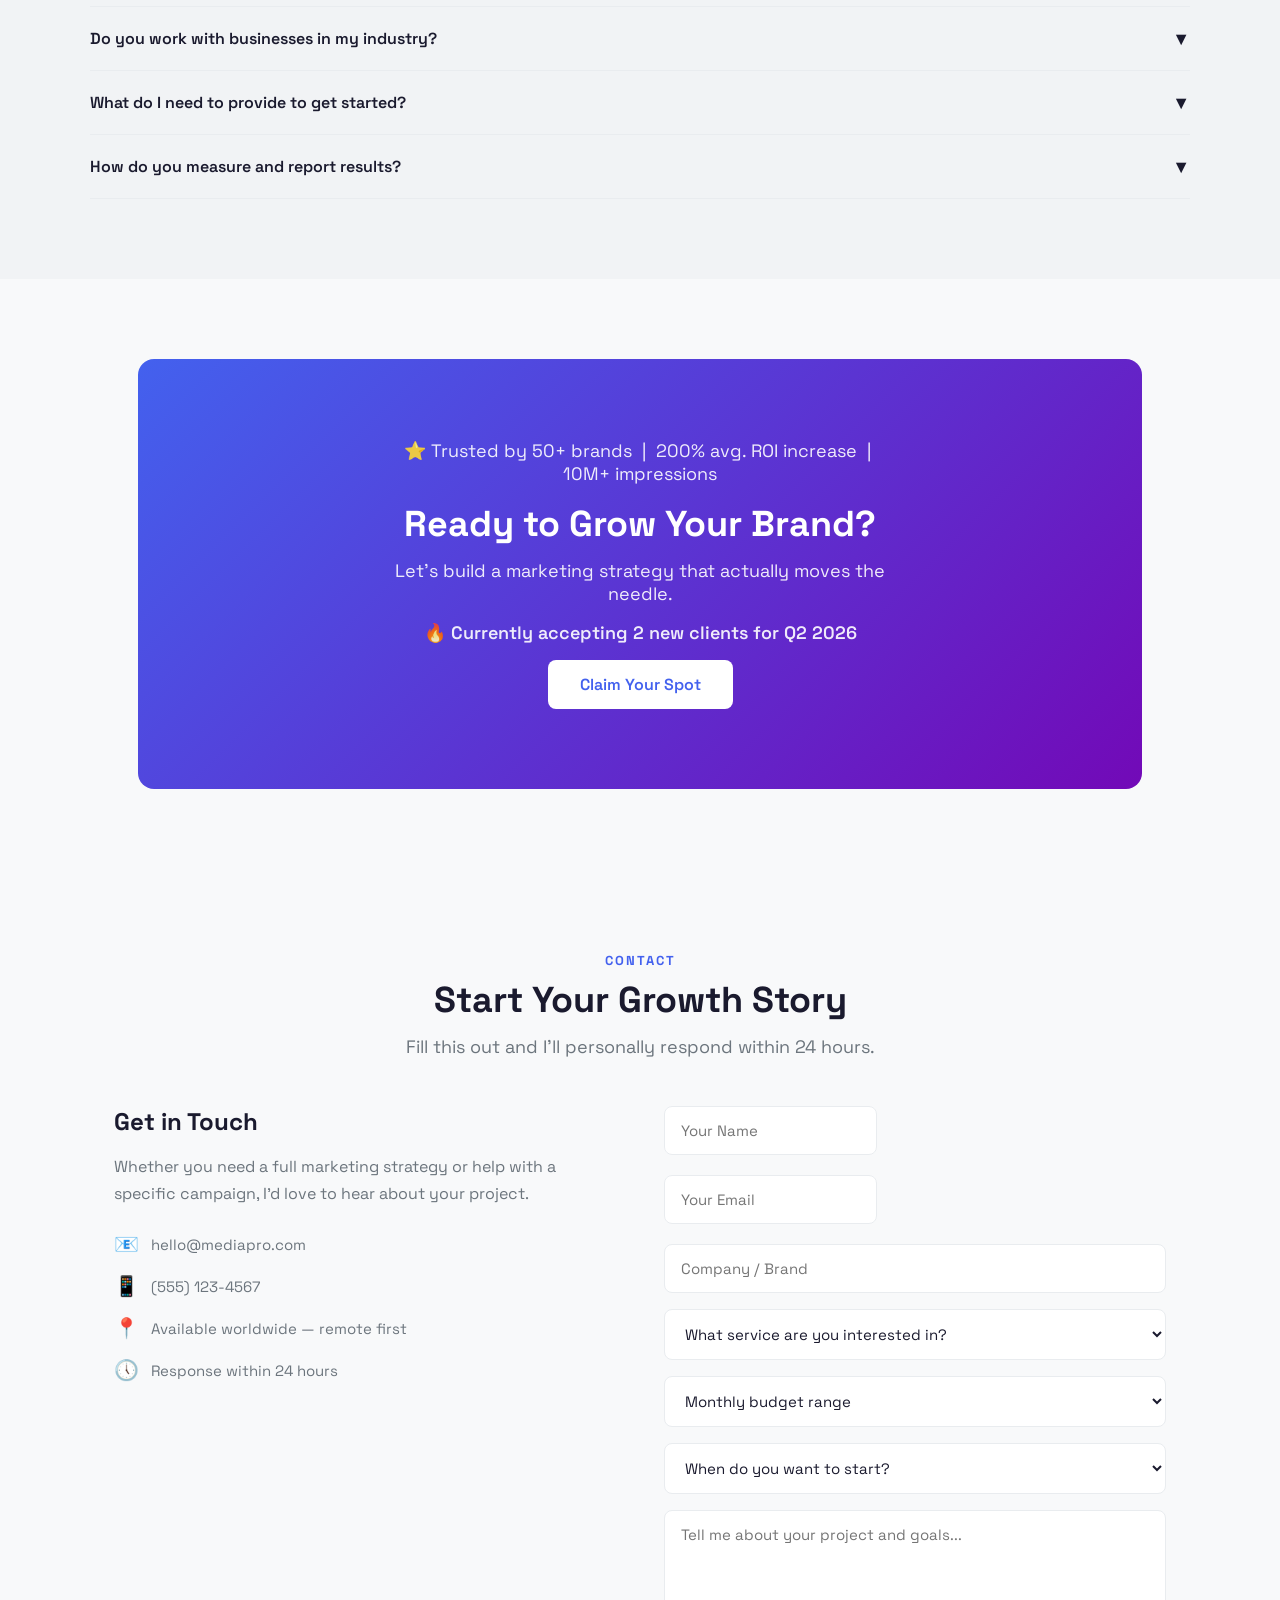
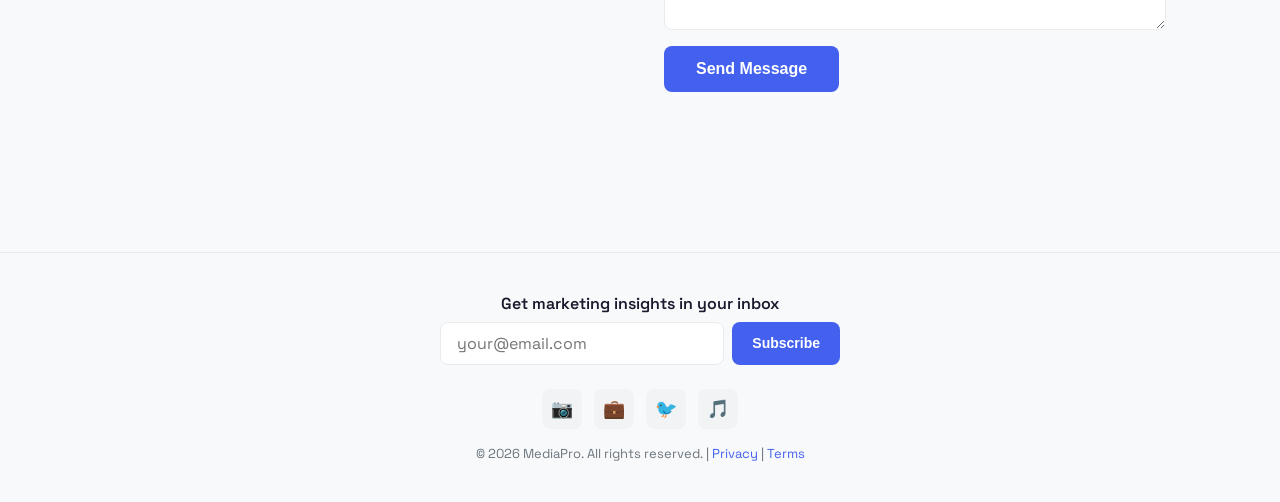
==== commit e58a7bb9: "Add client industry & service tags to testimonials section Gradient pill tags show each client's ind" ====
--- a/index.html
+++ b/index.html
@@ -266,6 +266,11 @@
                         <div class="testimonial-role">CEO, TechFlow (Series A, 45 employees)</div>
                     </div>
                 </div>
+                <div class="testimonial-tags">
+                    <span class="testimonial-tag tag-industry">SaaS</span>
+                    <span class="testimonial-tag tag-service">Social Media</span>
+                    <span class="testimonial-tag tag-service">Content Strategy</span>
+                </div>
             </div>
             <div class="testimonial">
                 <div class="stars">&#x2B50;&#x2B50;&#x2B50;&#x2B50;</div>
@@ -277,6 +282,11 @@
                         <div class="testimonial-role">Marketing Director, NovaBrand (D2C, 120 employees)</div>
                     </div>
                 </div>
+                <div class="testimonial-tags">
+                    <span class="testimonial-tag tag-industry">D2C / E-Commerce</span>
+                    <span class="testimonial-tag tag-service">Brand Strategy</span>
+                    <span class="testimonial-tag tag-service">Social Media</span>
+                </div>
             </div>
             <div class="testimonial">
                 <div class="stars">&#x2B50;&#x2B50;&#x2B50;&#x2B50;&#x2B50;</div>
@@ -288,6 +298,11 @@
                         <div class="testimonial-role">Founder, Meridian Co. (B2B SaaS, bootstrapped)</div>
                     </div>
                 </div>
+                <div class="testimonial-tags">
+                    <span class="testimonial-tag tag-industry">B2B SaaS</span>
+                    <span class="testimonial-tag tag-service">Paid Ads</span>
+                    <span class="testimonial-tag tag-service">Analytics</span>
+                </div>
             </div>
             <div class="testimonial">
                 <div class="stars">&#x2B50;&#x2B50;&#x2B50;&#x2B50;</div>
@@ -298,6 +313,11 @@
                         <div class="testimonial-name">Sarah Park</div>
                         <div class="testimonial-role">Head of Growth, Bloom Health (wellness, seed stage)</div>
                     </div>
+                </div>
+                <div class="testimonial-tags">
+                    <span class="testimonial-tag tag-industry">Health & Wellness</span>
+                    <span class="testimonial-tag tag-service">Video Production</span>
+                    <span class="testimonial-tag tag-service">TikTok</span>
                 </div>
             </div>
         </div>
--- a/style.css
+++ b/style.css
@@ -116,6 +116,11 @@
 .testimonial-avatar { width: 44px; height: 44px; border-radius: 50%; display: flex; align-items: center; justify-content: center; color: #fff; font-weight: 700; font-size: 16px; }
 .testimonial-name { font-weight: 600; font-size: 14px; }
 .testimonial-role { font-size: 12px; color: var(--text-secondary); }
+.testimonial-tags { display: flex; flex-wrap: wrap; gap: 6px; margin-top: 14px; }
+.testimonial-tag { display: inline-block; font-size: 11px; font-weight: 600; padding: 3px 10px; border-radius: 20px; color: #fff; opacity: 0.85; letter-spacing: 0.3px; transition: opacity 0.3s, transform 0.3s; }
+.testimonial-tag:hover { opacity: 1; transform: translateY(-1px); }
+.testimonial-tag.tag-industry { background: linear-gradient(135deg, var(--gradient-1), var(--gradient-2)); }
+.testimonial-tag.tag-service { background: rgba(67, 97, 238, 0.15); color: var(--primary); }
 .stars { color: #ffc107; font-size: 14px; margin-bottom: 12px; }
 
 /* Clients */
@@ -228,9 +233,17 @@
 
 /* Process / How I Work */
 .process-steps { display: grid; grid-template-columns: repeat(3, 1fr); gap: 32px; position: relative; }
-.process-step { text-align: center; position: relative; }
+.process-step { text-align: center; position: relative; opacity: 0; transform: translateY(30px); transition: opacity 0.6s ease, transform 0.6s ease; }
+.process-step.step-visible { opacity: 1; transform: translateY(0); }
+.process-step:nth-child(2) { transition-delay: 0.25s; }
+.process-step:nth-child(3) { transition-delay: 0.5s; }
 .step-number { width: 64px; height: 64px; border-radius: 50%; background: linear-gradient(135deg, var(--gradient-1), var(--gradient-2)); color: #fff; font-size: 24px; font-weight: 800; display: flex; align-items: center; justify-content: center; margin: 0 auto 20px; position: relative; z-index: 2; }
-.step-connector { position: absolute; top: 32px; left: calc(50% + 40px); right: calc(-50% + 40px); height: 3px; background: linear-gradient(90deg, var(--gradient-1), var(--gradient-2)); opacity: 0.3; z-index: 1; }
+.step-number::after { content: ''; position: absolute; inset: -6px; border-radius: 50%; background: linear-gradient(135deg, var(--gradient-1), var(--gradient-2)); opacity: 0; z-index: -1; animation: none; }
+.step-visible .step-number::after { animation: stepPulse 1.8s ease-out 0.3s; }
+@keyframes stepPulse { 0% { opacity: 0.5; transform: scale(1); } 100% { opacity: 0; transform: scale(1.6); } }
+.step-connector { position: absolute; top: 32px; left: calc(50% + 40px); right: calc(-50% + 40px); height: 3px; background: linear-gradient(90deg, var(--gradient-1), var(--gradient-2)); opacity: 0; z-index: 1; transform: scaleX(0); transform-origin: left center; transition: opacity 0.5s ease, transform 0.8s cubic-bezier(0.22, 1, 0.36, 1); }
+.step-visible .step-connector { opacity: 0.4; transform: scaleX(1); }
+.process-step:nth-child(2) .step-connector { transition-delay: 0.25s; }
 .process-step h3 { font-size: 18px; font-weight: 700; margin-bottom: 8px; }
 .process-step p { color: var(--text-secondary); font-size: 14px; line-height: 1.6; }
 
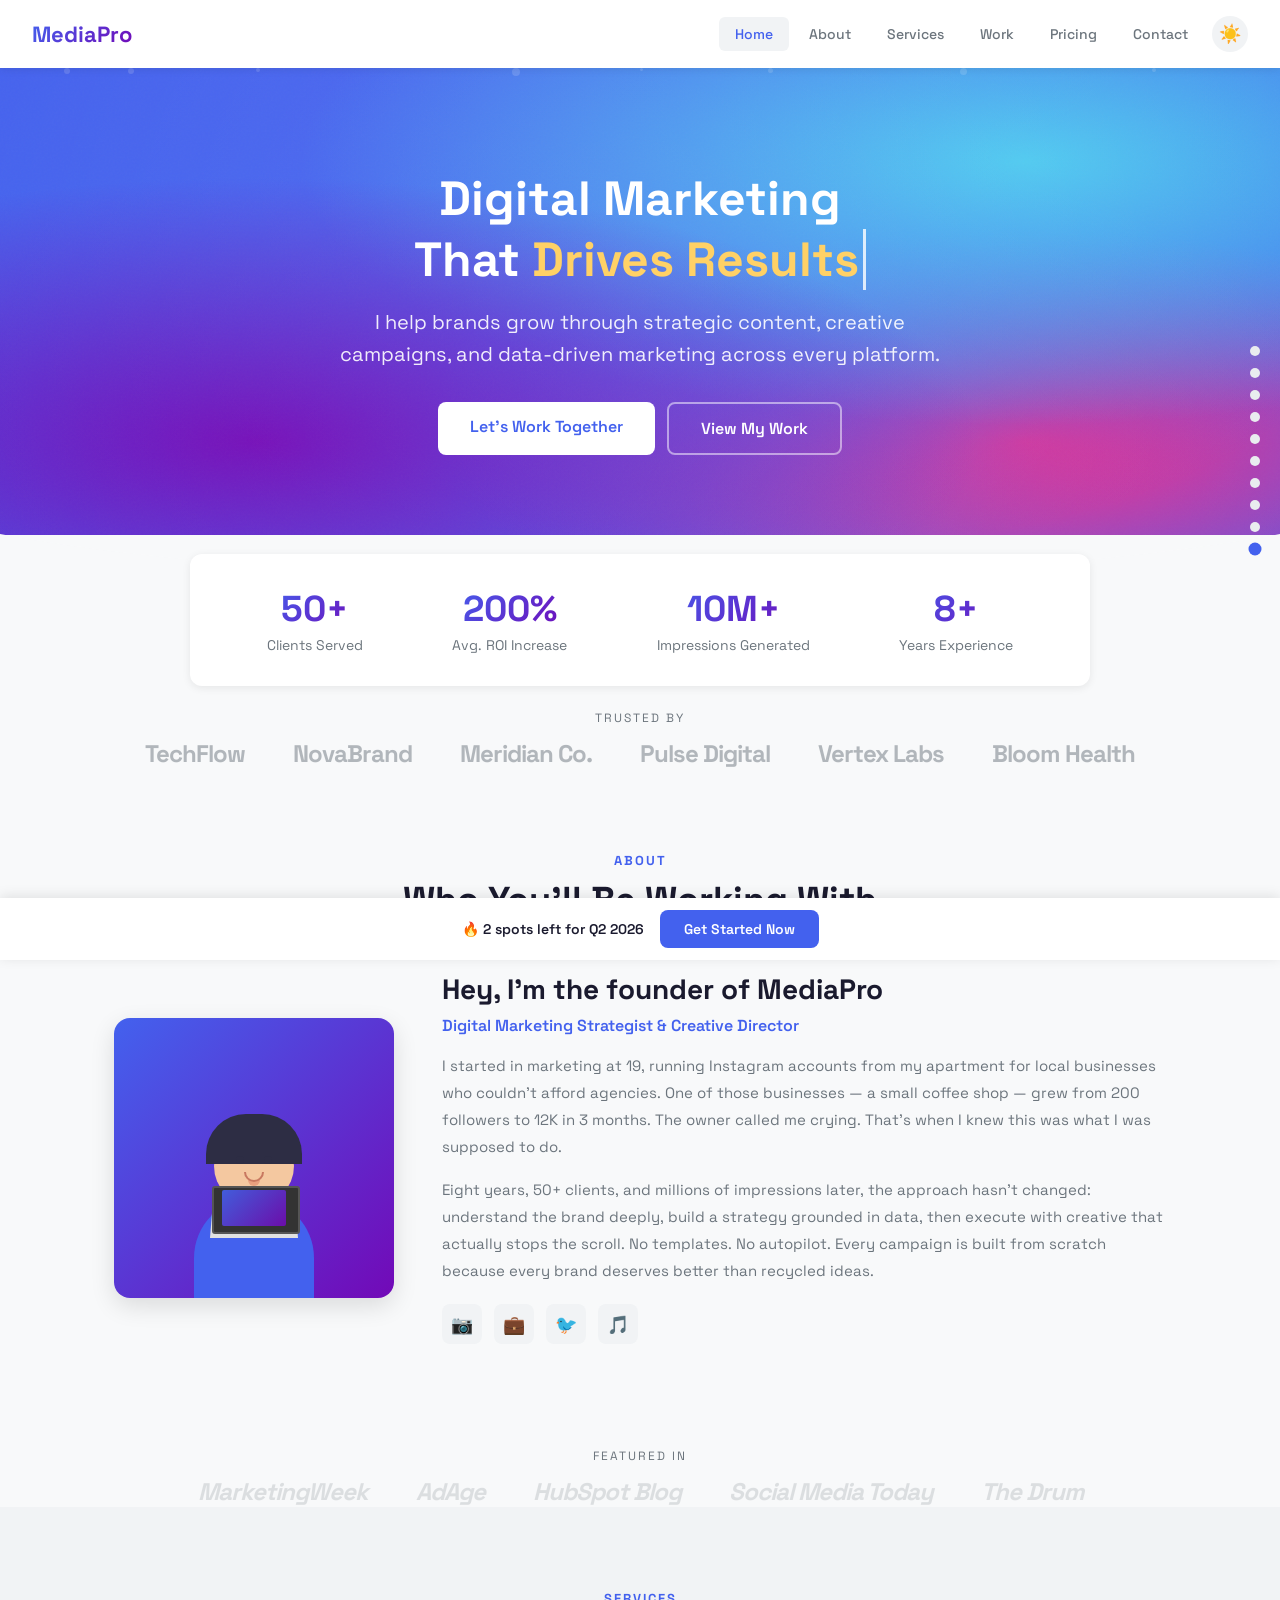
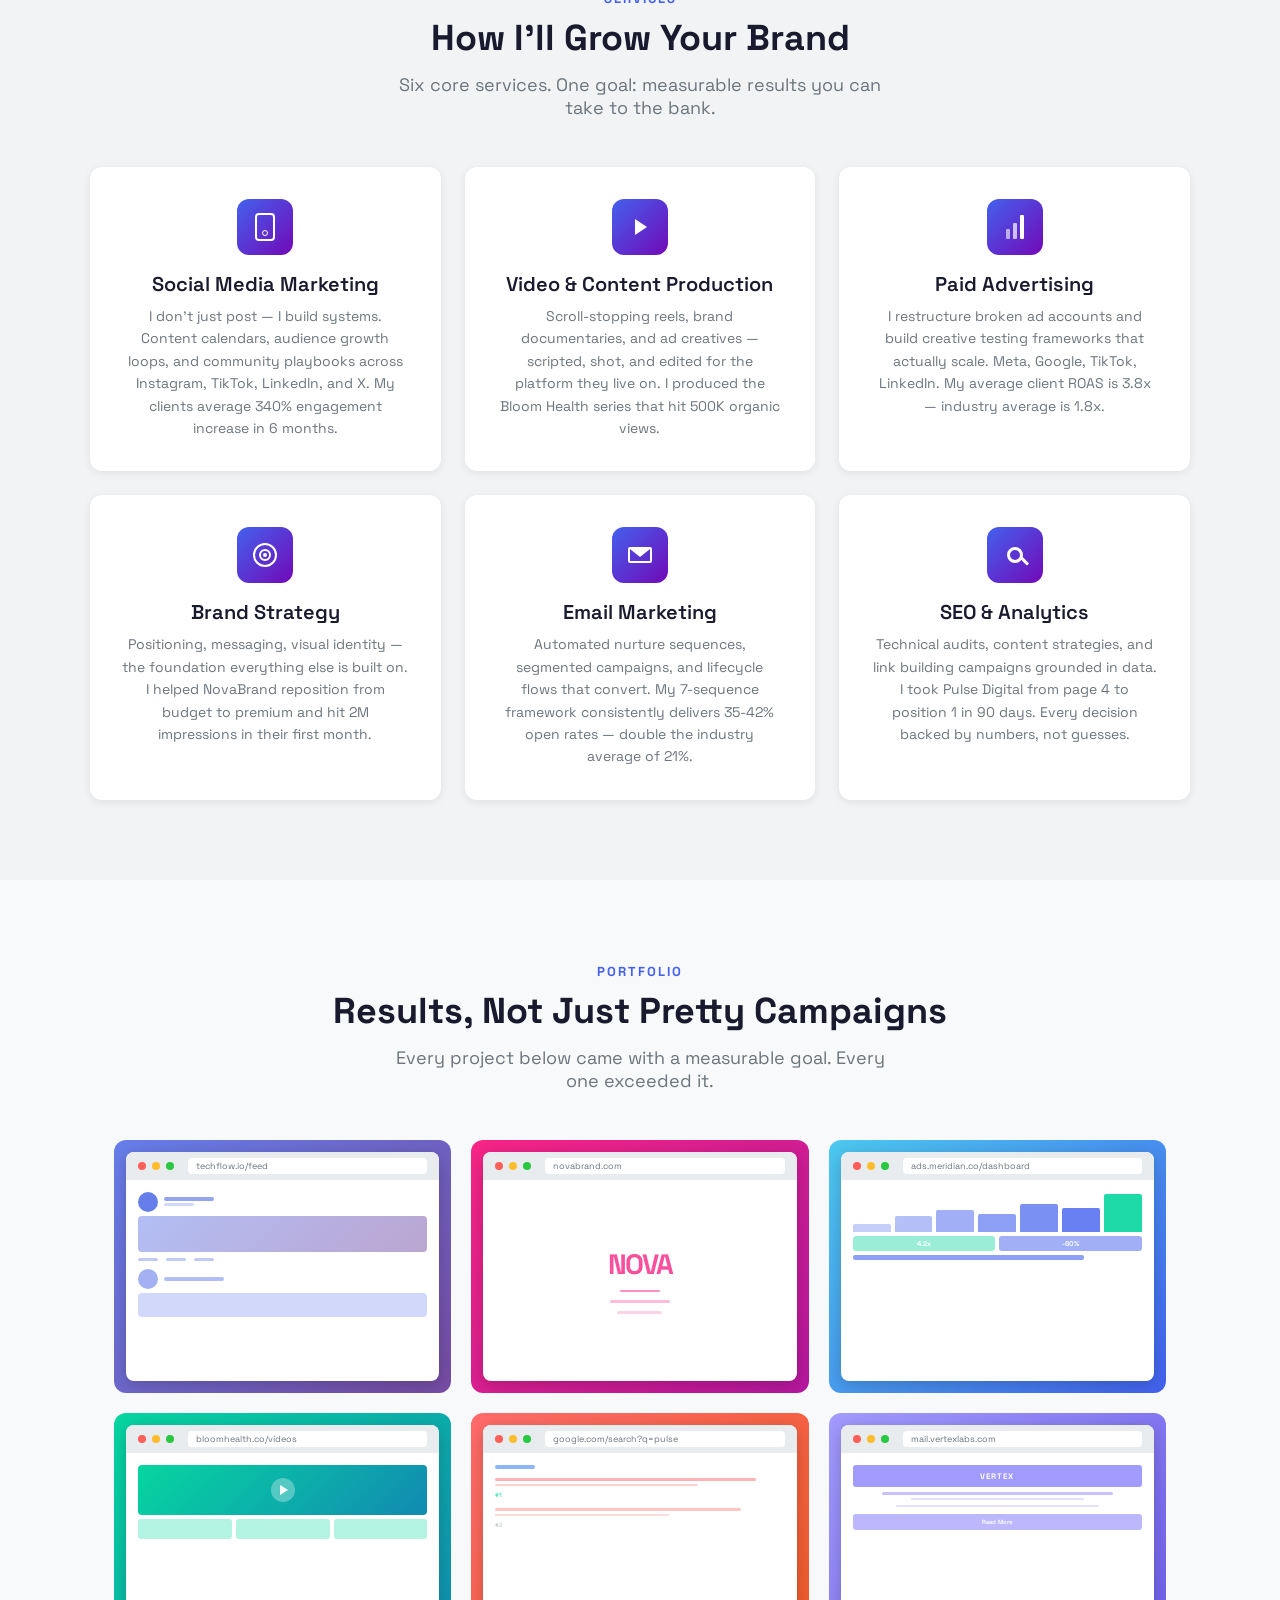
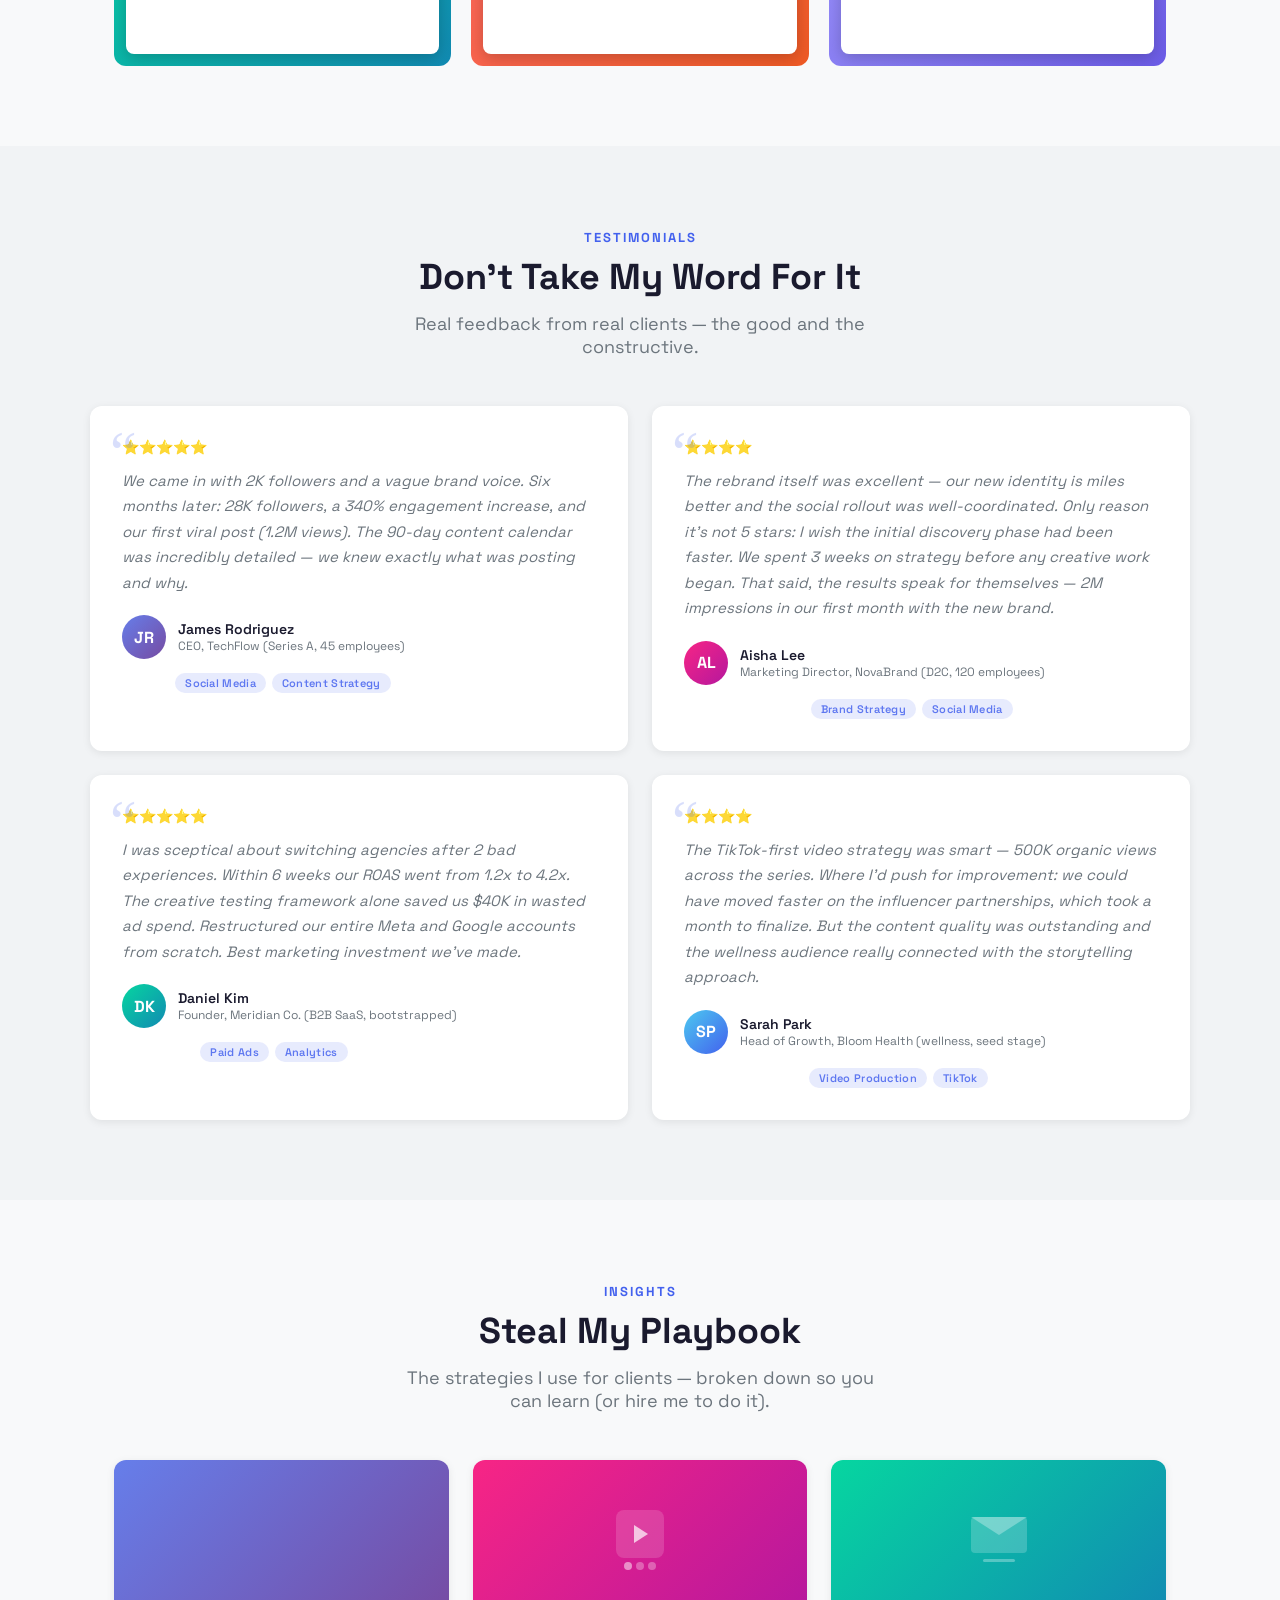
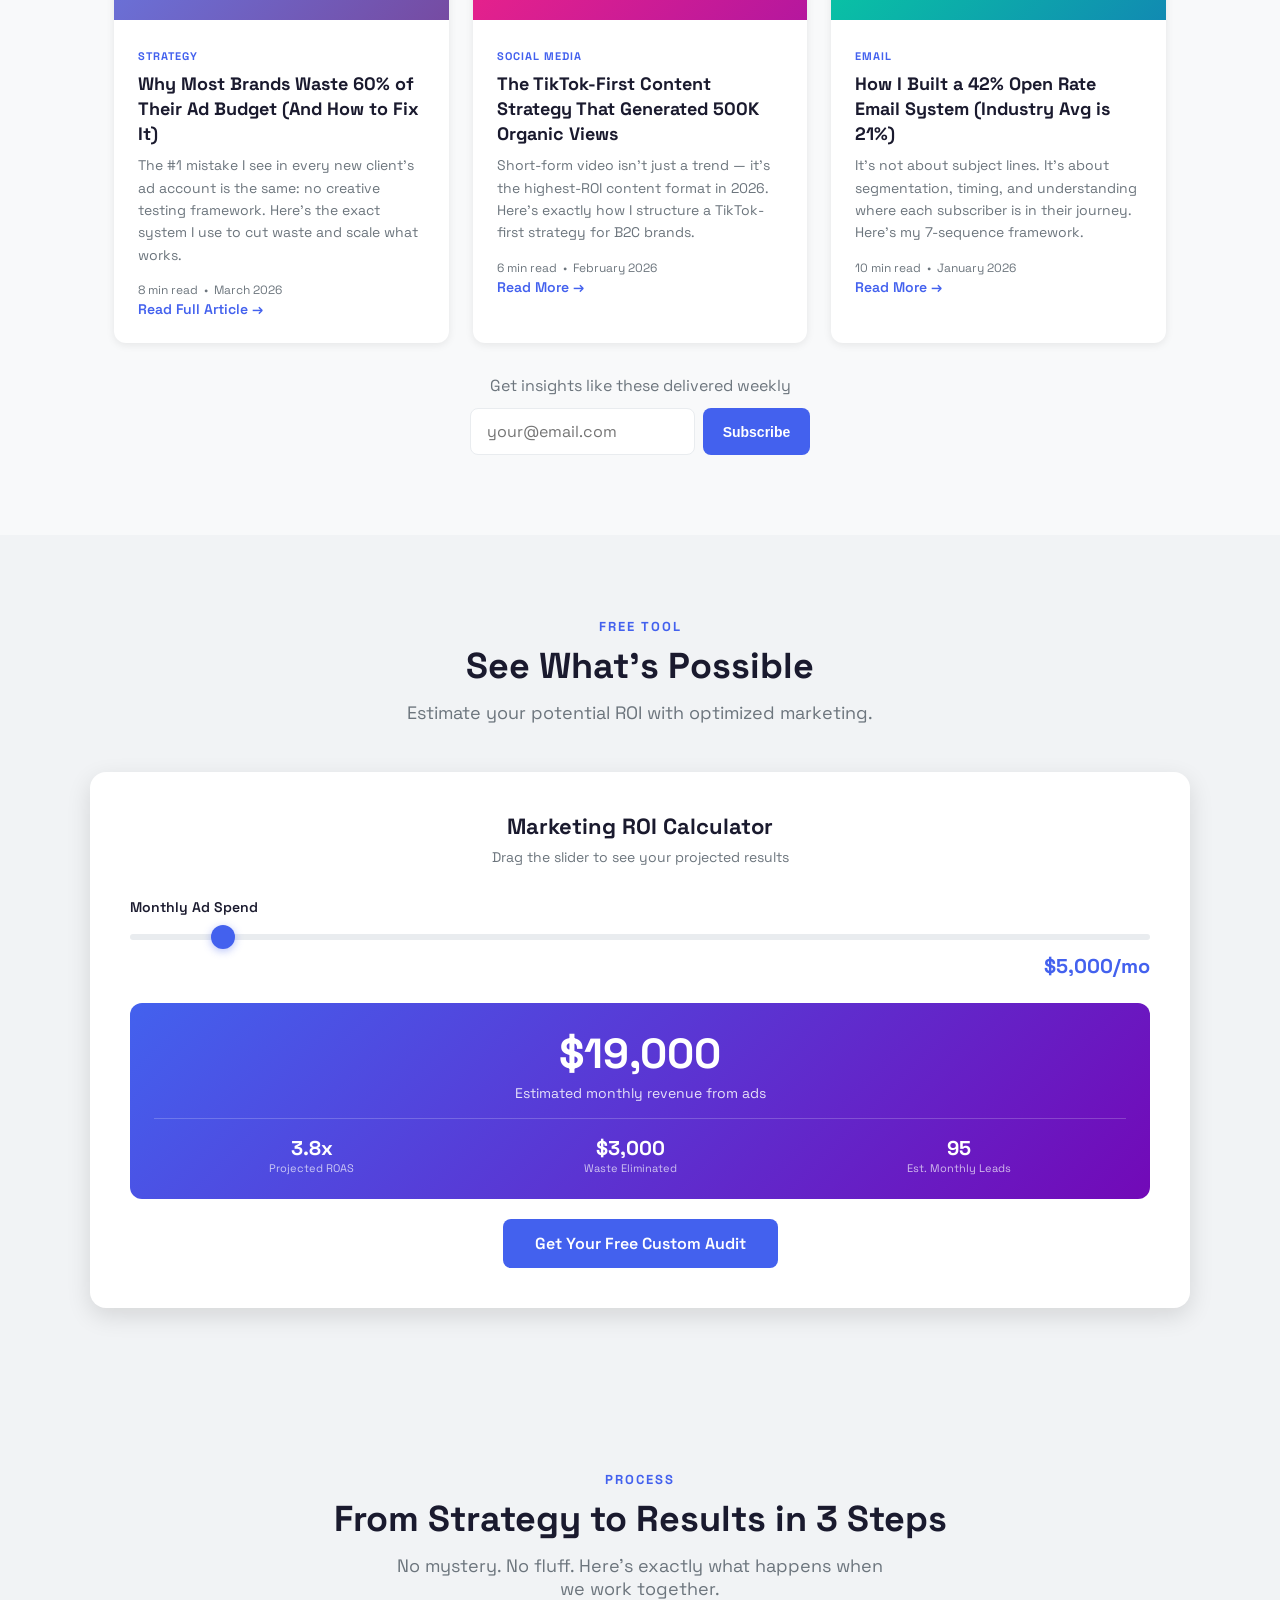
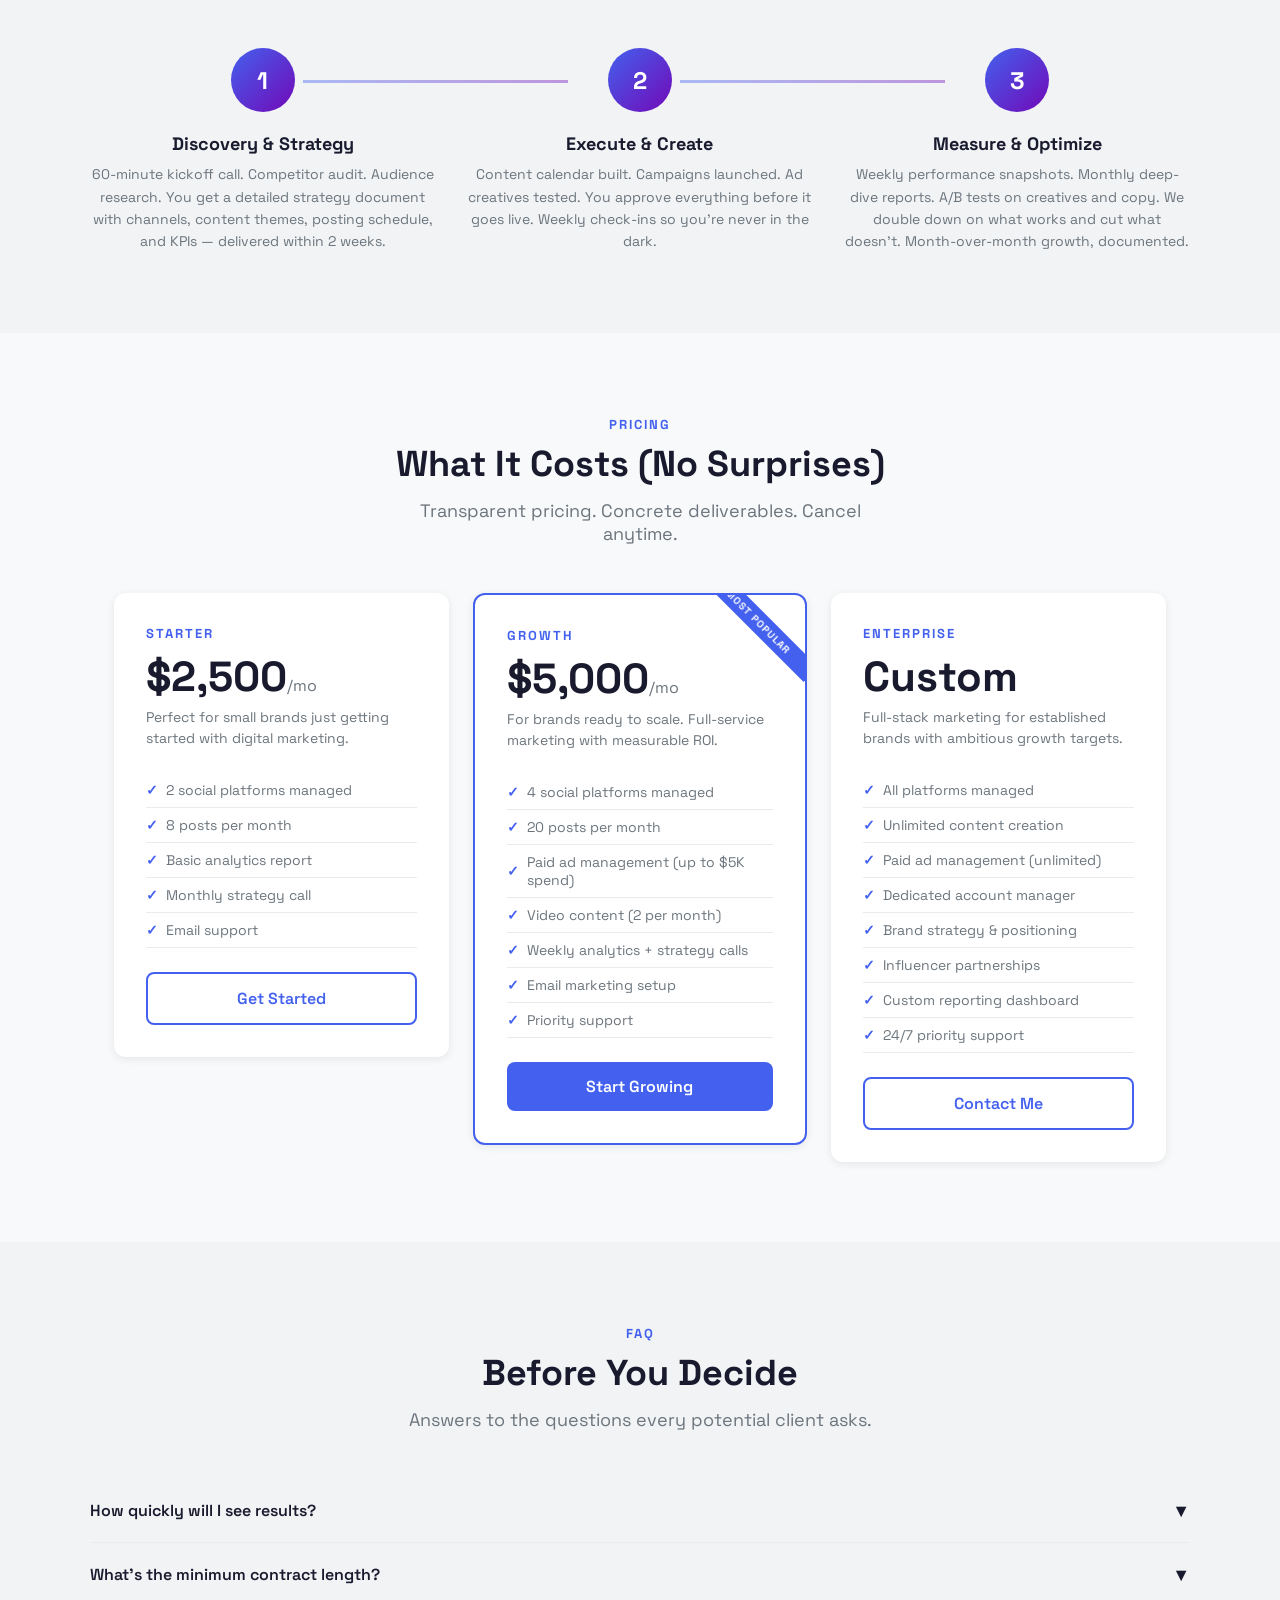
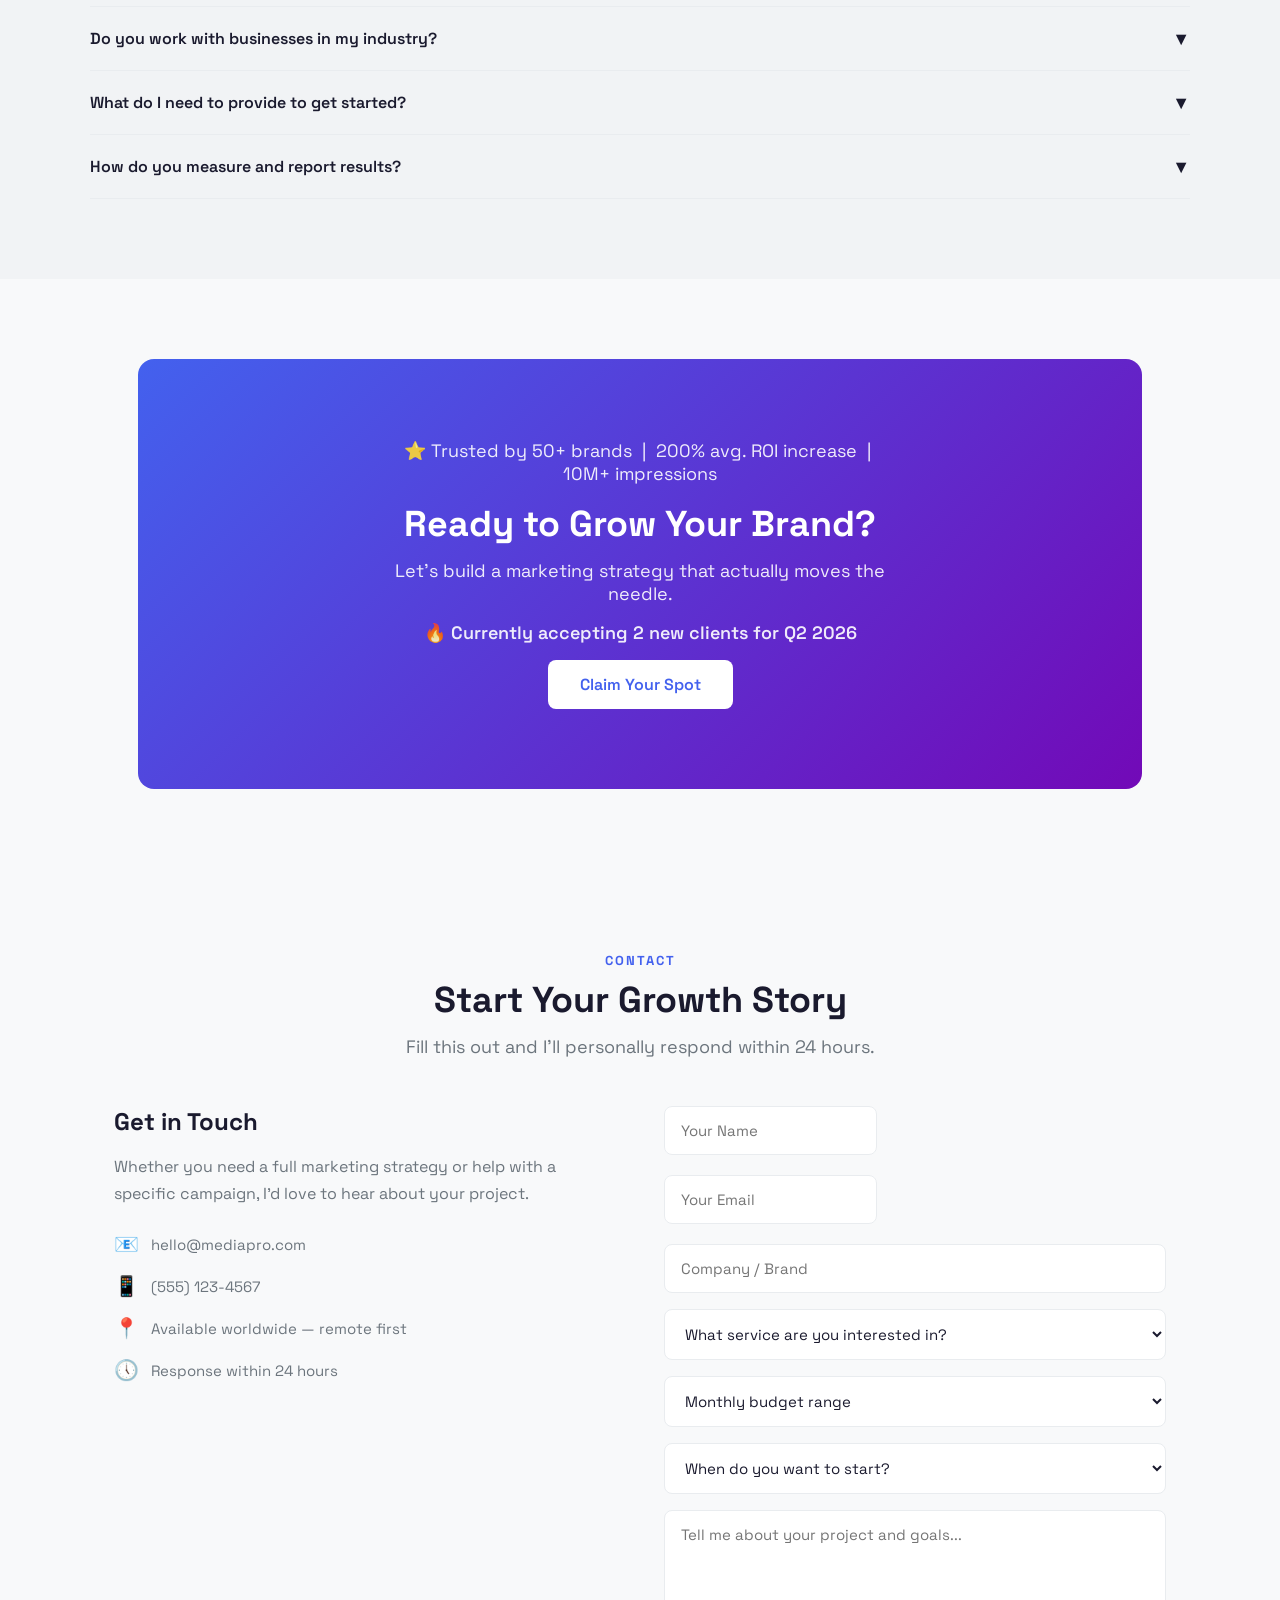
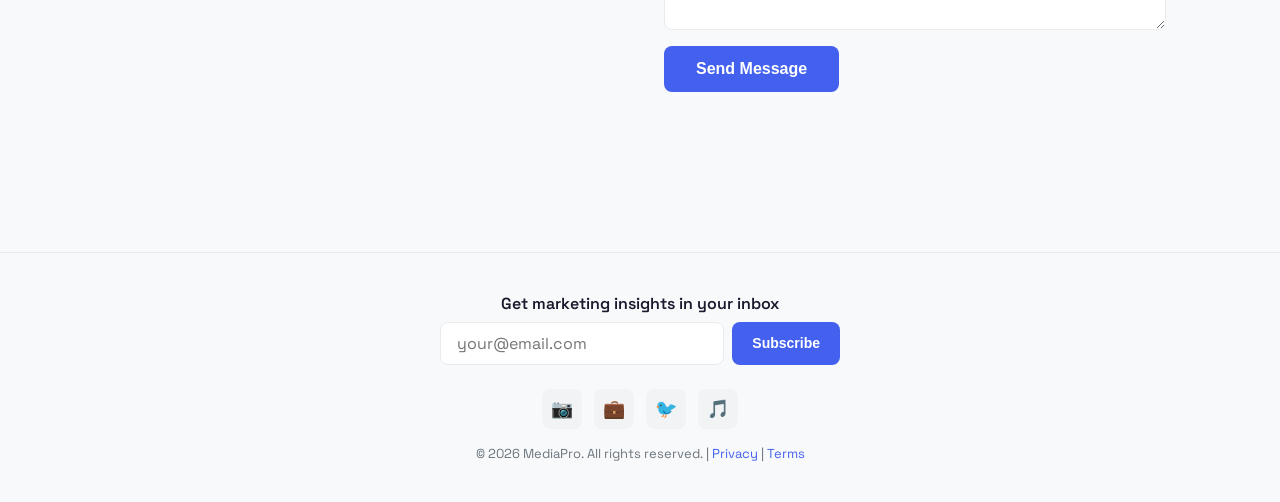
==== commit 5607b043: "QA code review: fix accessibility gaps (skip link, ARIA accordion, form labels) Thorough review of a" ====
--- a/index.html
+++ b/index.html
@@ -20,6 +20,7 @@
     <link rel="stylesheet" href="style.css">
 </head>
 <body id="top">
+    <a href="#main-content" class="skip-link">Skip to main content</a>
     <div class="scroll-progress" id="scrollProgress"></div>
     <div class="cursor-dot" id="cursorDot"></div>
     <nav class="section-dots" id="sectionDots" aria-label="Section navigation"></nav>
@@ -47,7 +48,7 @@
         </div>
     </header>
 
-    <main>
+    <main id="main-content">
     <section class="hero">
         <div class="particles">
             <div class="particle" style="left:5%"></div>
@@ -365,7 +366,7 @@
         <div class="blog-cta-wrap">
             <p>Get insights like these delivered weekly</p>
             <div class="blog-cta-inline">
-                <input type="email" placeholder="your@email.com">
+                <input type="email" placeholder="your@email.com" aria-label="Email for newsletter subscription">
                 <button class="btn btn-primary">Subscribe</button>
             </div>
         </div>
@@ -552,7 +553,7 @@
                     <span class="form-error" id="formEmailError"></span>
                 </div>
                 <input type="text" placeholder="Company / Brand">
-                <select>
+                <select aria-label="Service interest">
                     <option value="" disabled selected>What service are you interested in?</option>
                     <option>Social Media Marketing</option>
                     <option>Video & Content Production</option>
@@ -562,7 +563,7 @@
                     <option>SEO & Analytics</option>
                     <option>Full-Service Package</option>
                 </select>
-                <select>
+                <select aria-label="Monthly budget range">
                     <option value="" disabled selected>Monthly budget range</option>
                     <option>Under $2,000</option>
                     <option>$2,000 – $5,000</option>
@@ -570,7 +571,7 @@
                     <option>$10,000 – $25,000</option>
                     <option>$25,000+</option>
                 </select>
-                <select>
+                <select aria-label="Start timeline">
                     <option value="" disabled selected>When do you want to start?</option>
                     <option>ASAP</option>
                     <option>Within 2 weeks</option>
@@ -605,7 +606,7 @@
         <div class="footer-newsletter">
             <p>Get marketing insights in your inbox</p>
             <div class="footer-newsletter-form">
-                <input type="email" placeholder="your@email.com">
+                <input type="email" placeholder="your@email.com" aria-label="Email for marketing insights newsletter">
                 <button class="btn btn-primary">Subscribe</button>
             </div>
         </div>
--- a/style.css
+++ b/style.css
@@ -25,6 +25,8 @@
     --input-bg: #252540;
 }
 html { scroll-behavior: smooth; }
+.skip-link { position: absolute; top: -100px; left: 16px; background: var(--primary); color: #fff; padding: 12px 24px; border-radius: 0 0 8px 8px; z-index: 9999; font-weight: 600; text-decoration: none; transition: top 0.2s; }
+.skip-link:focus { top: 0; }
 * { margin: 0; padding: 0; box-sizing: border-box; }
 body { font-family: 'Space Grotesk', -apple-system, BlinkMacSystemFont, 'Segoe UI', Roboto, sans-serif; background: var(--bg); color: var(--text-primary); transition: background 0.3s, color 0.3s; }
 
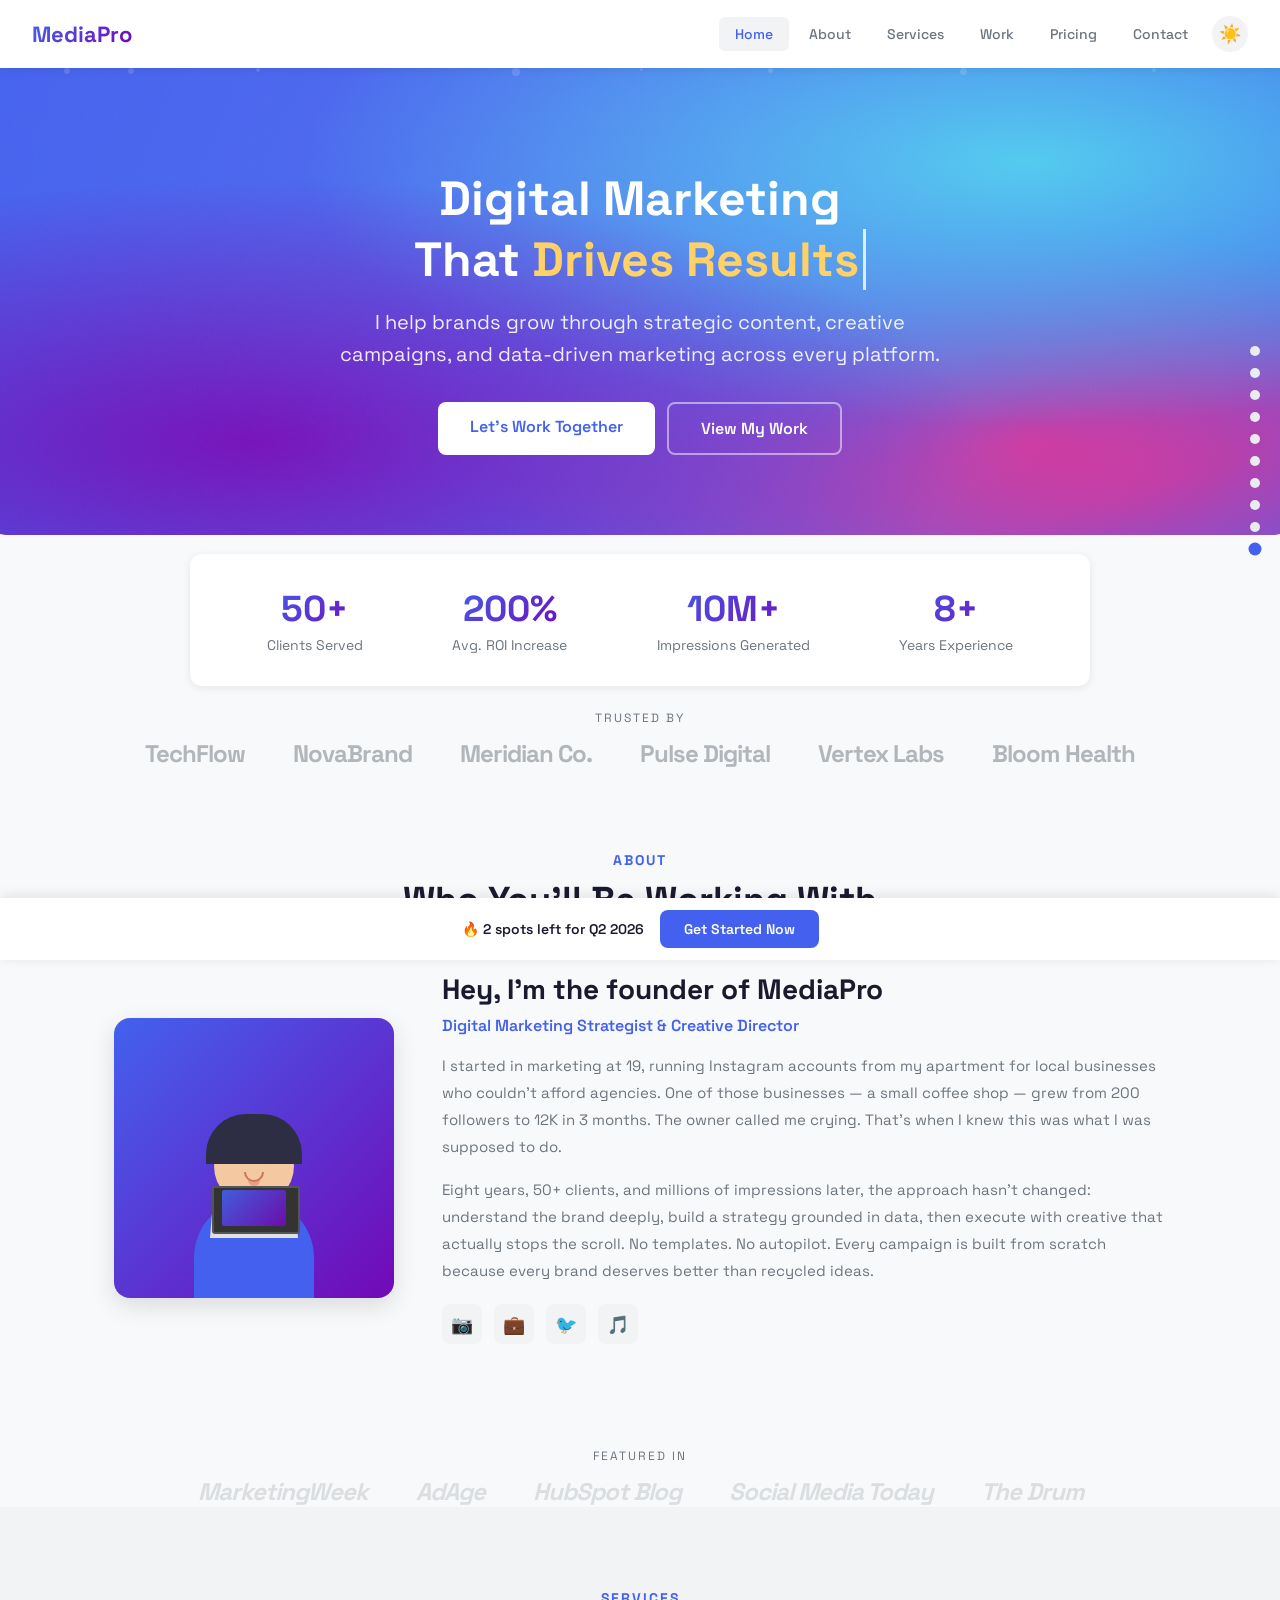
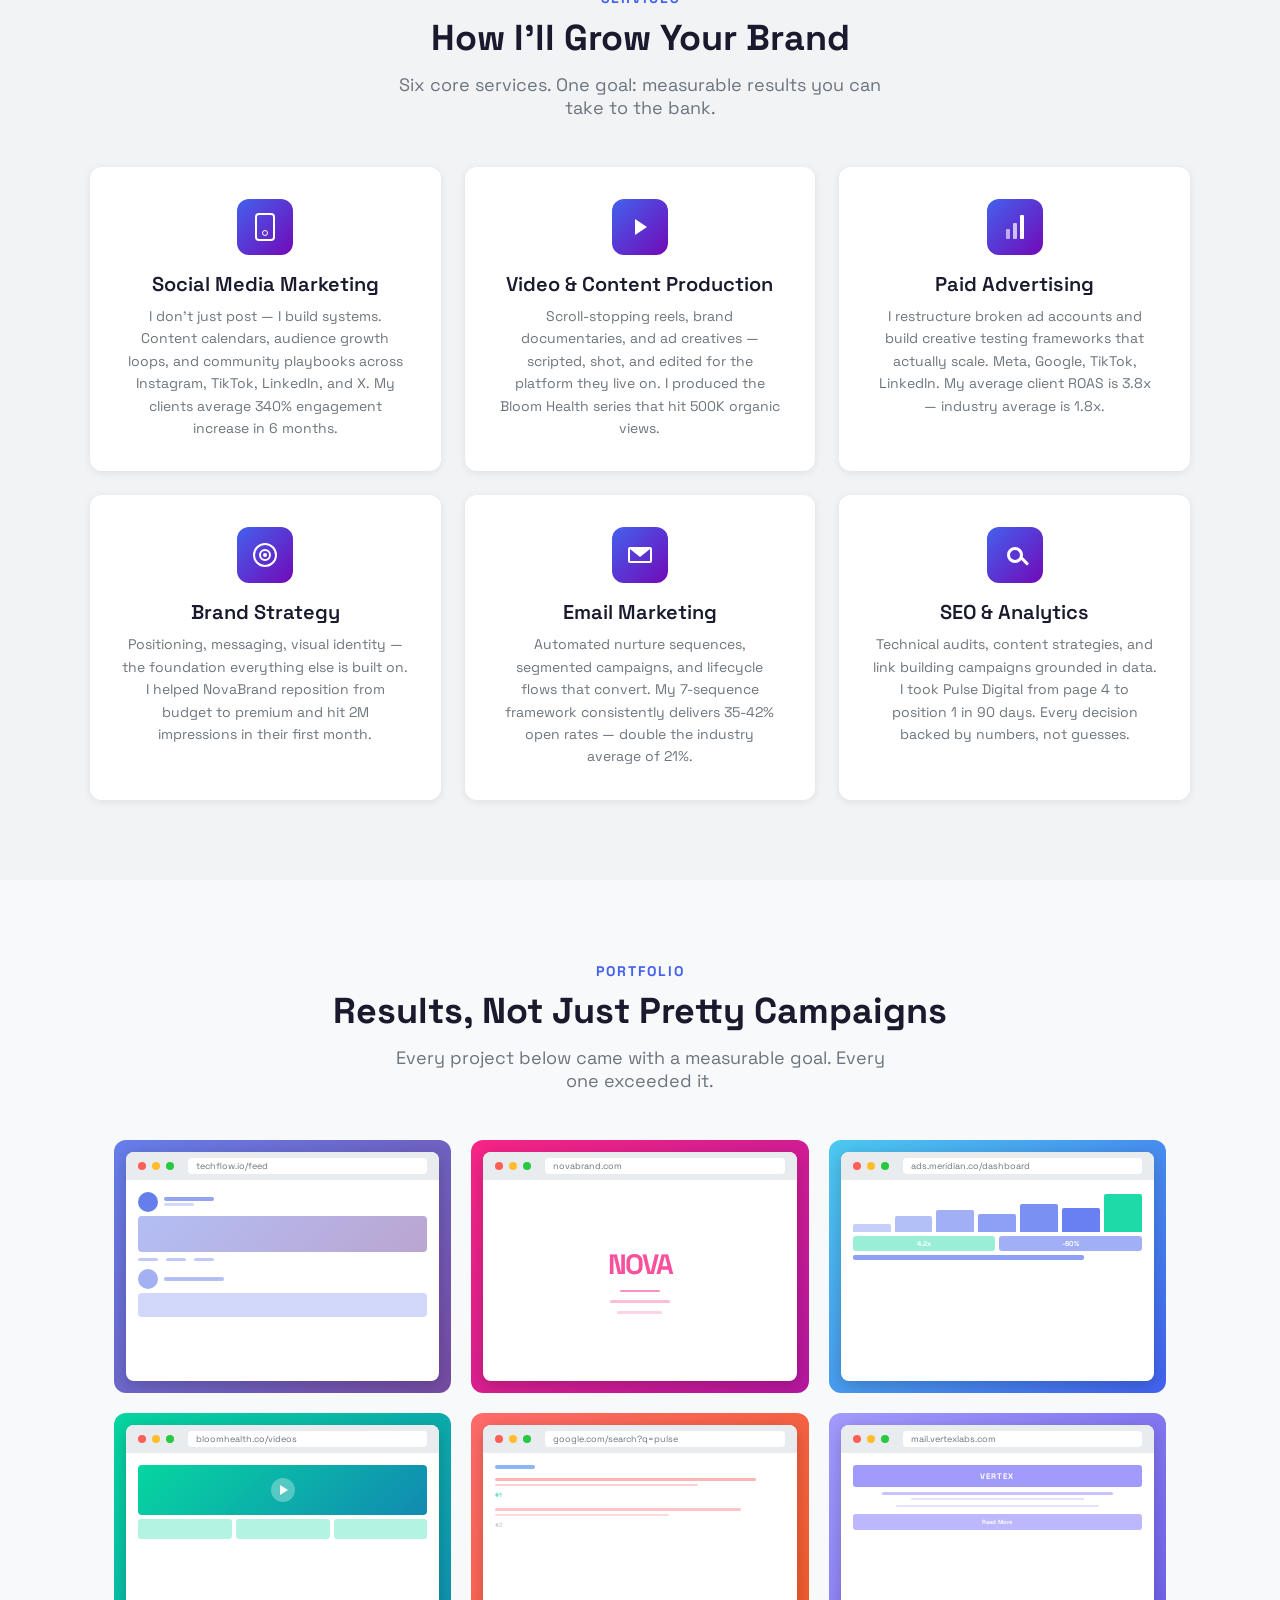
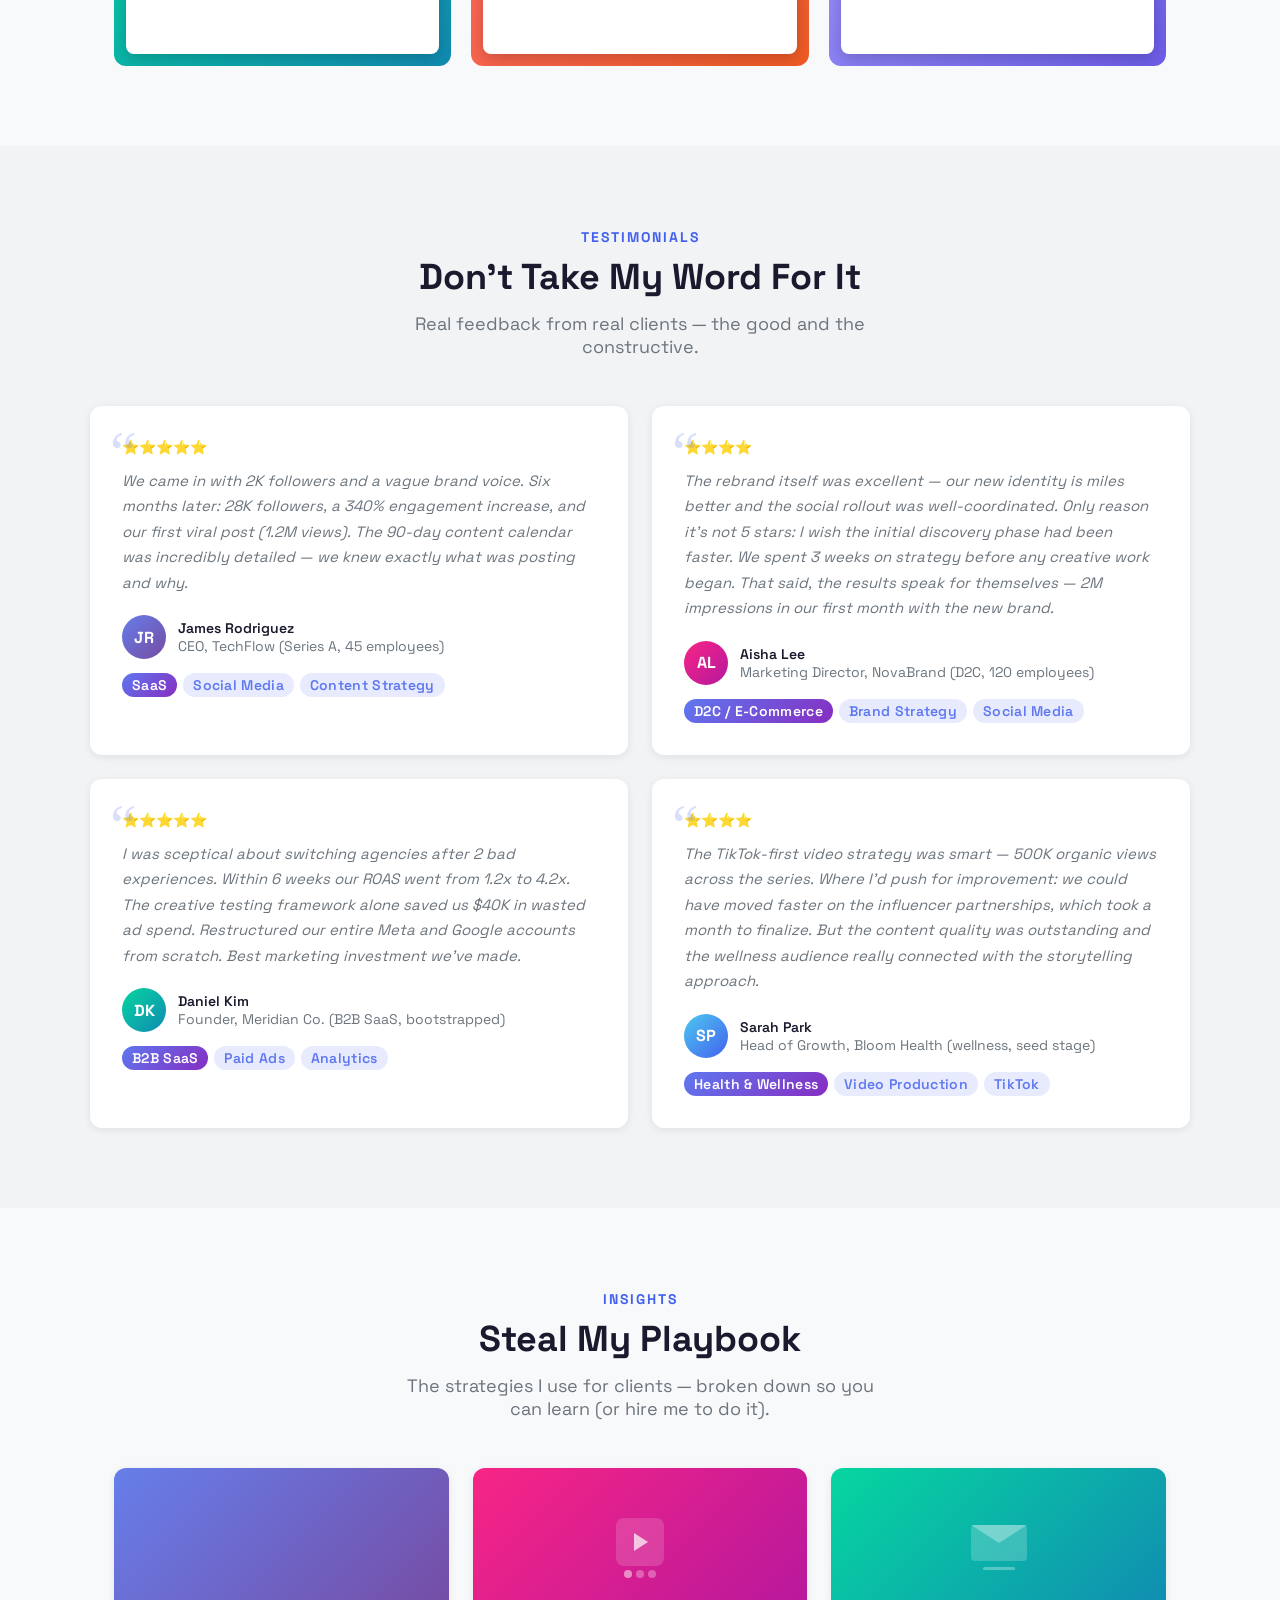
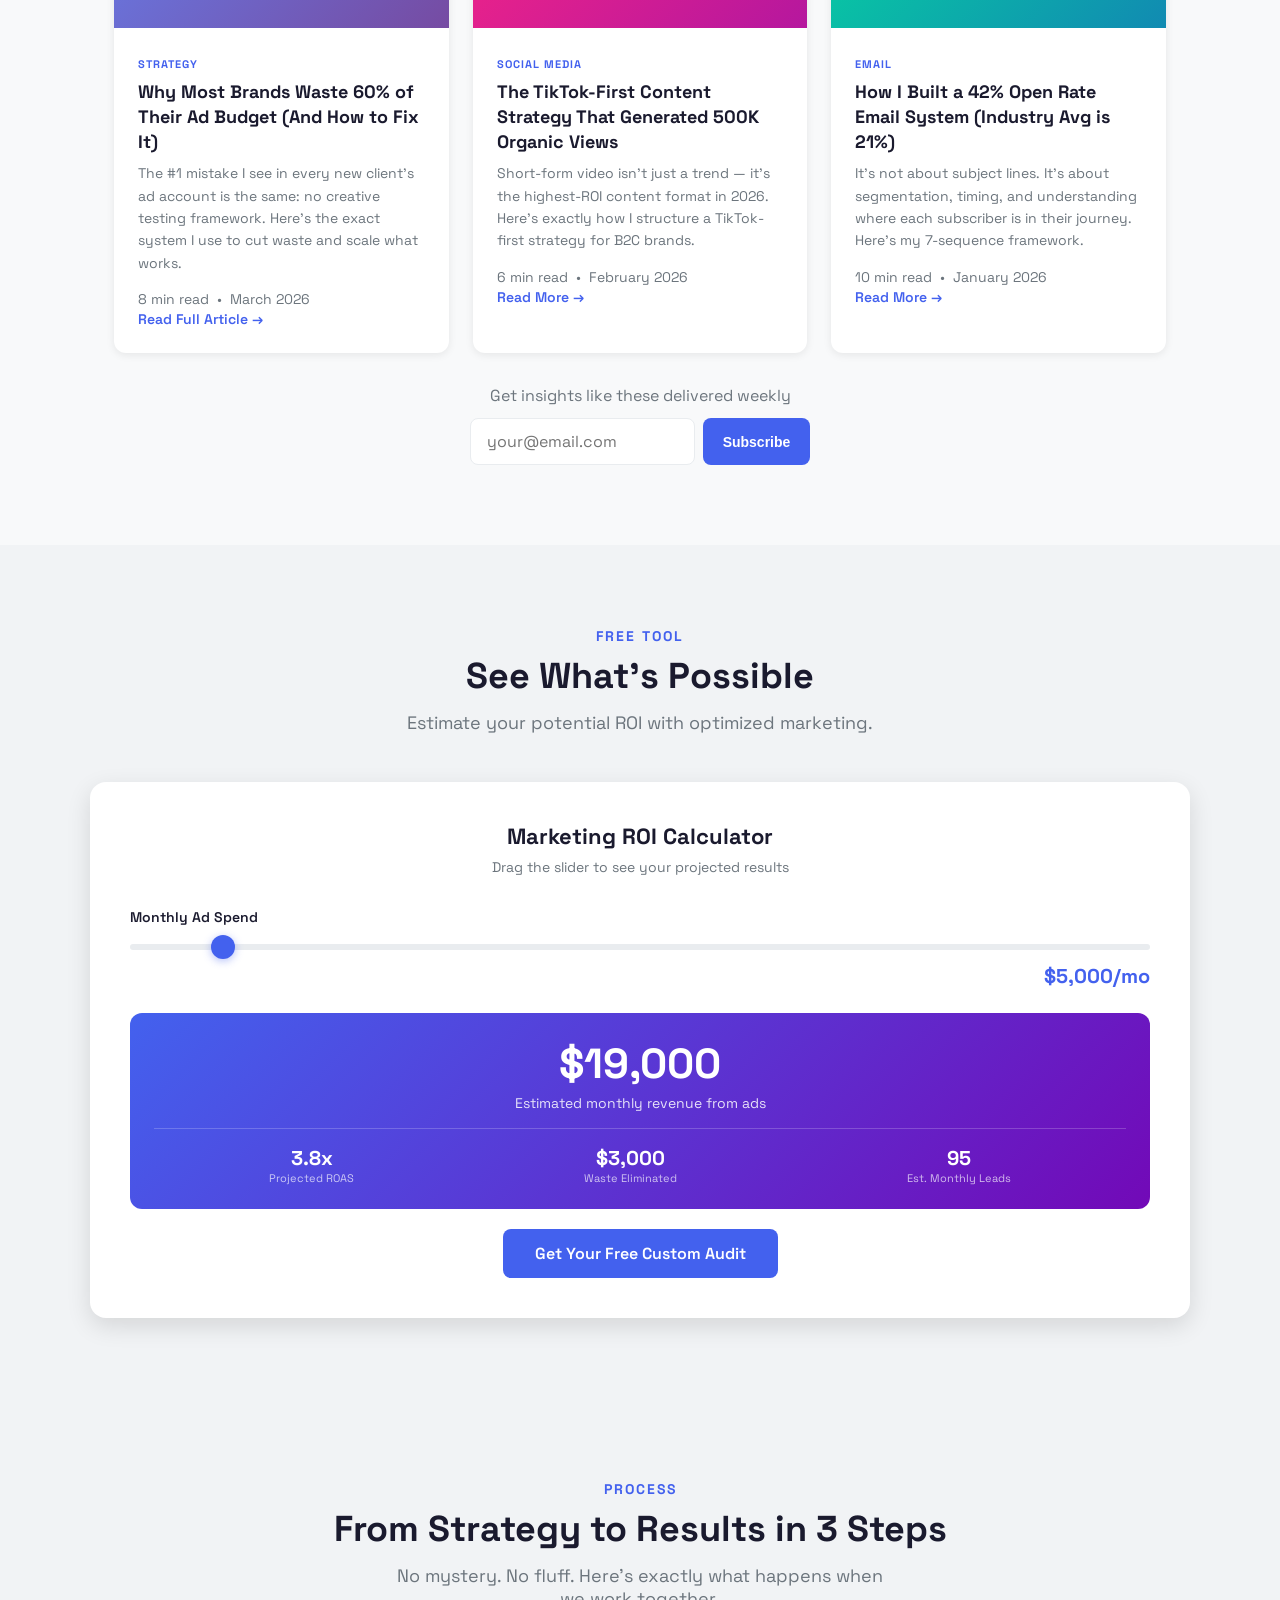
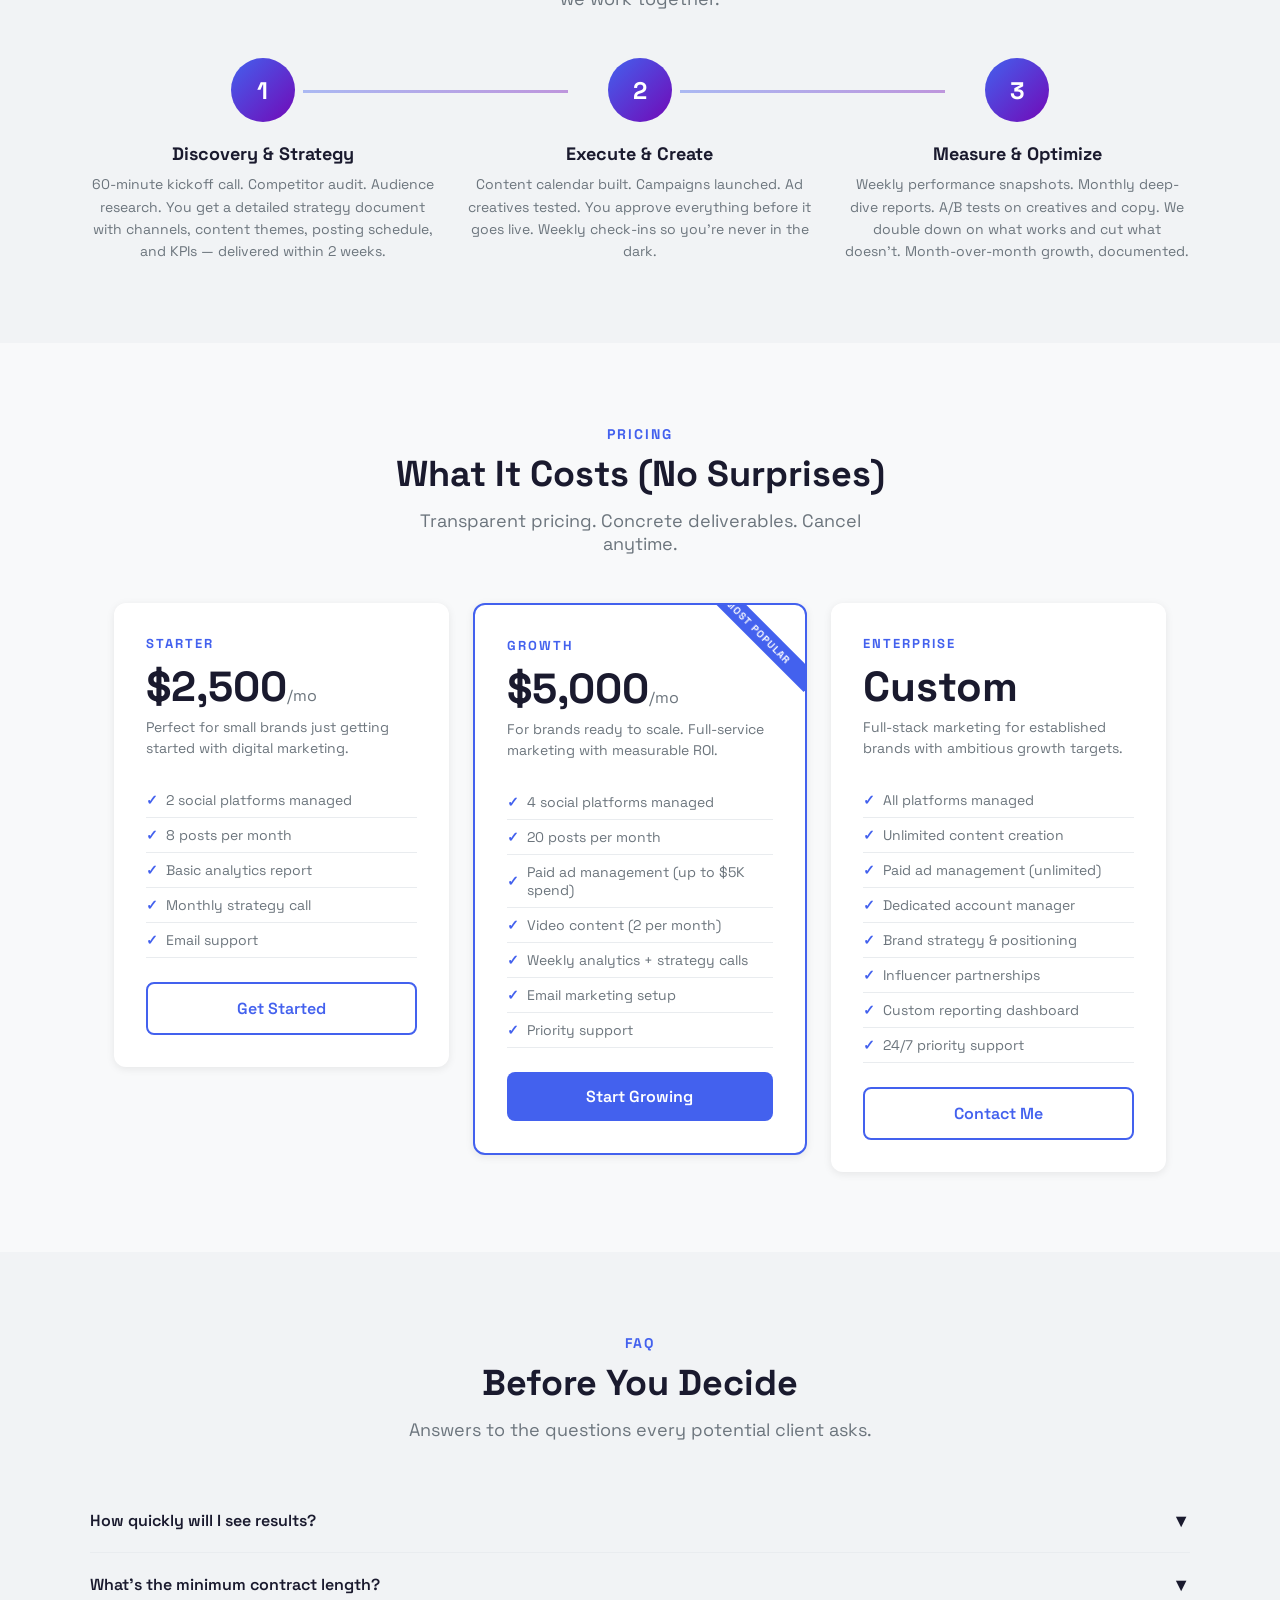
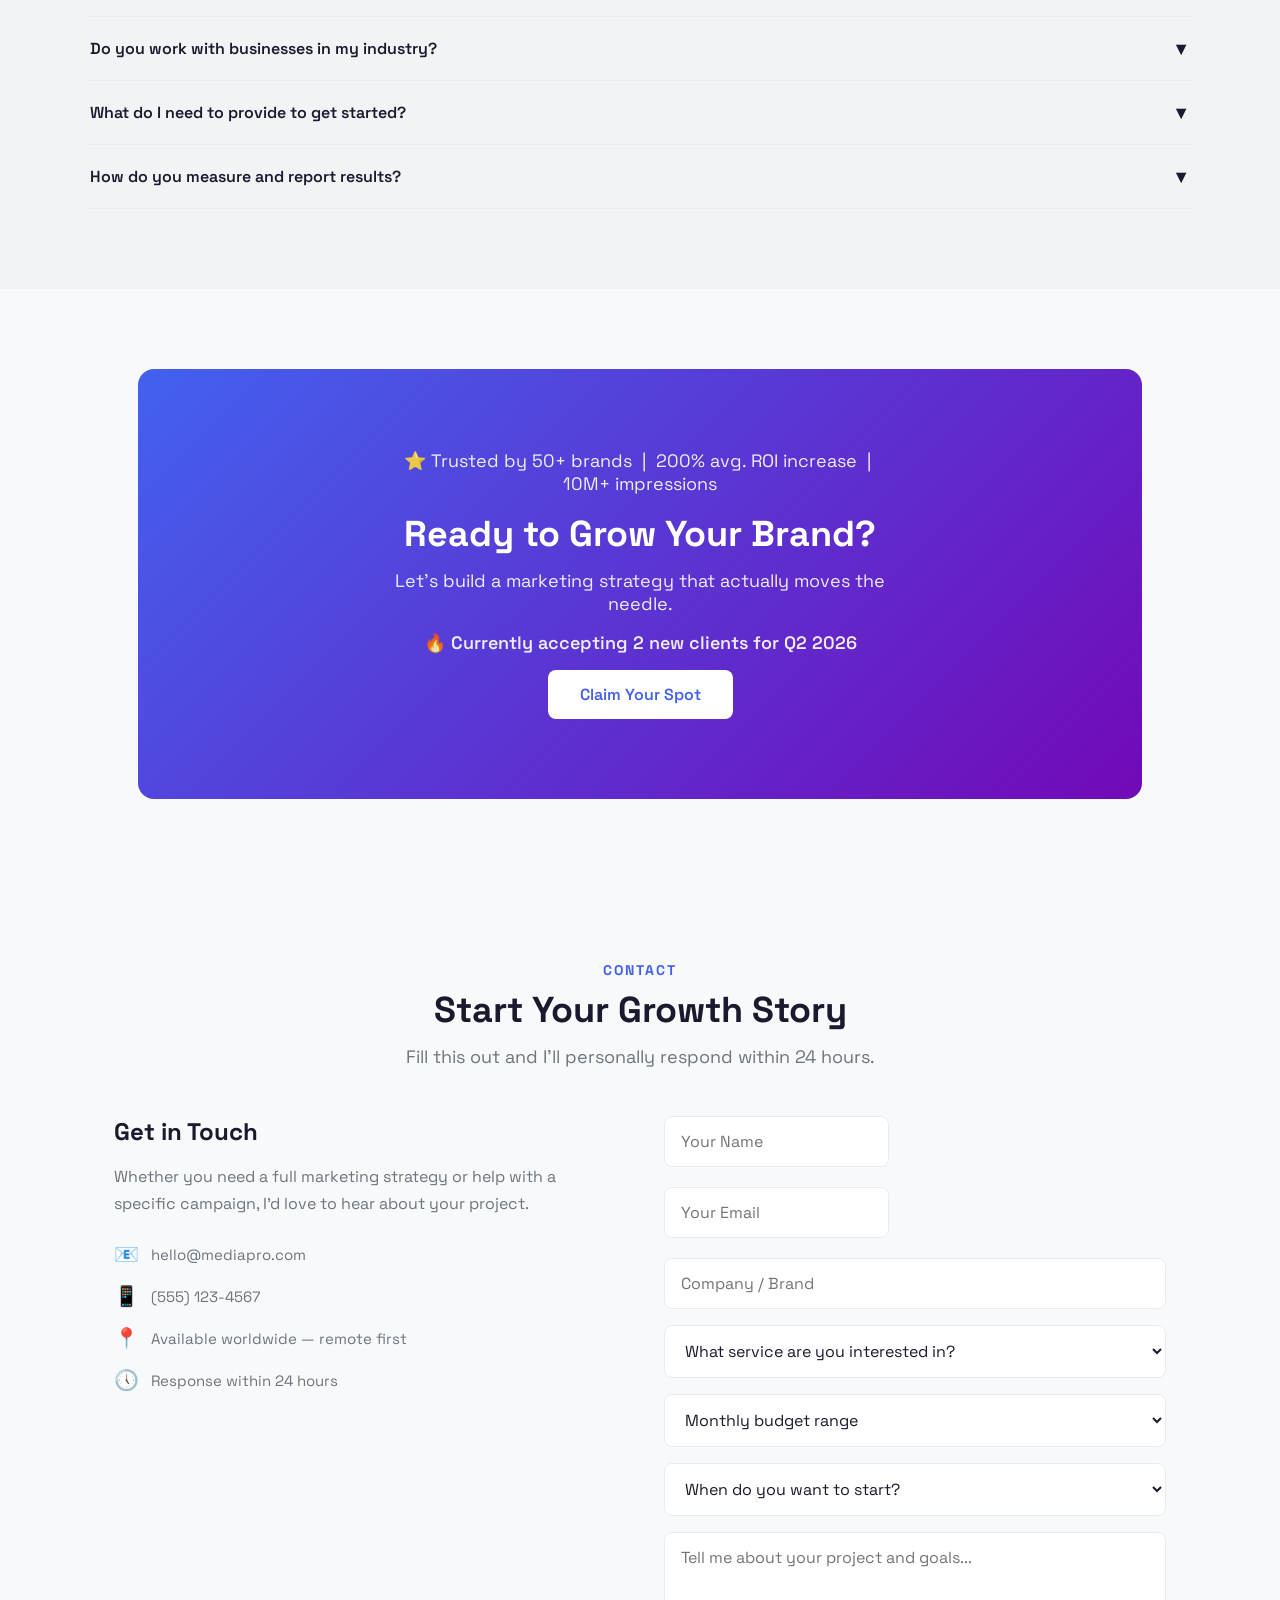
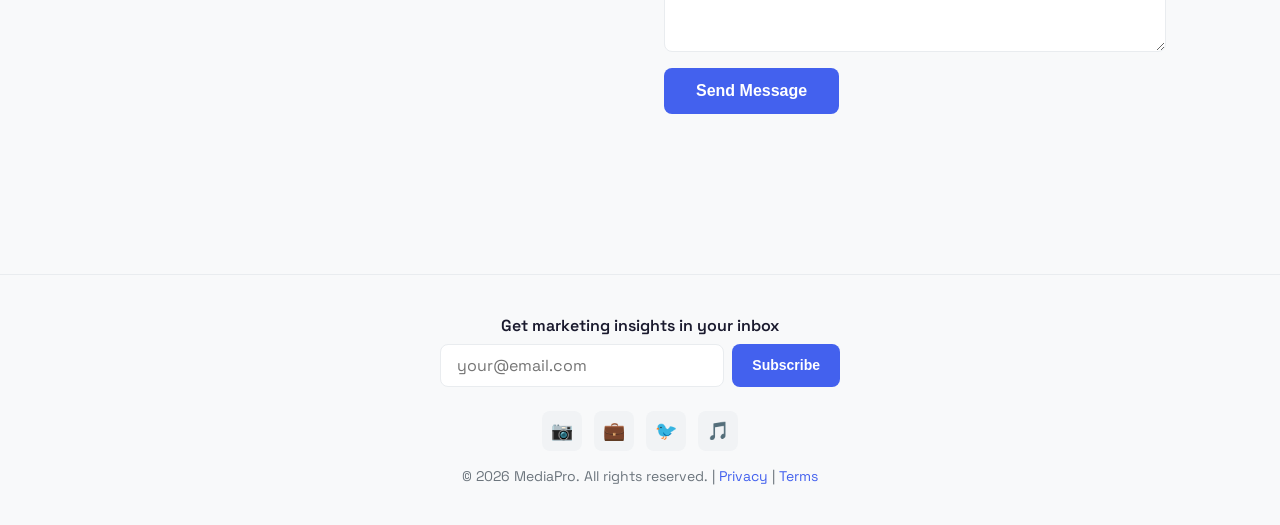
==== commit 2f1b3f0e: "Razor: deduplicate CSS selectors, consolidate inline styles/scripts, add null guards Merged duplicat" ====
--- a/index.html
+++ b/index.html
@@ -93,7 +93,7 @@
     </div>
     <div class="trusted-by-bar">
         <div class="trusted-by-label">Trusted by</div>
-        <div class="clients-row" style="padding: 0;">
+        <div class="clients-row clients-row--flush">
             <div class="client-logo">TechFlow</div>
             <div class="client-logo">NovaBrand</div>
             <div class="client-logo">Meridian Co.</div>
@@ -396,7 +396,7 @@
                     <div><div class="calc-detail-num" id="calcLeads">95</div><div class="calc-detail-label">Est. Monthly Leads</div></div>
                 </div>
             </div>
-            <div style="text-align: center; margin-top: 20px;">
+            <div class="calc-cta">
                 <a href="#contact" class="btn btn-primary">Get Your Free Custom Audit</a>
             </div>
         </div>
--- a/style.css
+++ b/style.css
@@ -32,7 +32,7 @@
 
 /* Header */
 header { background: var(--card-bg); padding: 16px 32px; box-shadow: var(--shadow); display: flex; justify-content: space-between; align-items: center; position: sticky; top: 0; z-index: 100; transition: background 0.3s; }
-.logo { font-size: 22px; font-weight: 800; background: linear-gradient(135deg, var(--gradient-1), var(--gradient-2)); -webkit-background-clip: text; -webkit-text-fill-color: transparent; background-clip: text; }
+.logo { font-size: 22px; font-weight: 800; background: linear-gradient(135deg, var(--gradient-1), var(--gradient-2)); -webkit-background-clip: text; -webkit-text-fill-color: transparent; background-clip: text; text-decoration: none; }
 .header-right { display: flex; align-items: center; gap: 8px; }
 nav { display: flex; gap: 4px; }
 nav a { text-decoration: none; color: var(--text-secondary); font-weight: 500; padding: 8px 16px; border-radius: 6px; transition: all 0.2s; font-size: 14px; }
@@ -61,7 +61,7 @@
 .section-title { text-align: center; margin-bottom: 48px; }
 .section-title h2 { font-size: 36px; font-weight: 700; margin-bottom: 12px; }
 .section-title p { color: var(--text-secondary); font-size: 18px; max-width: 500px; margin: 0 auto; }
-.section-label { display: inline-block; font-size: 13px; font-weight: 700; text-transform: uppercase; letter-spacing: 2px; color: var(--primary); margin-bottom: 8px; }
+.section-label { display: inline-block; font-size: 14px; font-weight: 700; text-transform: uppercase; letter-spacing: 2px; color: var(--primary); margin-bottom: 8px; }
 
 /* Alternating section backgrounds */
 .section-tinted { background: var(--hover-bg); margin-left: 0; margin-right: 0; max-width: 100%; }
@@ -81,13 +81,11 @@
 
 /* Services */
 .services-grid { display: grid; grid-template-columns: repeat(3, 1fr); gap: 24px; }
-.service-card { background: var(--card-bg); border-radius: 12px; padding: 32px; box-shadow: var(--shadow); transition: all 0.3s; text-align: center; }
-.service-card:hover { transform: translateY(-4px); box-shadow: var(--shadow-hover); }
+.service-card { background: var(--card-bg); border-radius: 12px; padding: 32px; box-shadow: var(--shadow); transition: all 0.3s; text-align: center; perspective: 800px; }
+.service-card:hover, .service-card:focus-within { transform: translateY(-4px) rotateX(2deg) rotateY(-2deg); box-shadow: var(--shadow-hover); }
 .service-icon { width: 56px; height: 56px; border-radius: 12px; margin: 0 auto 16px; display: flex; align-items: center; justify-content: center; background: linear-gradient(135deg, var(--gradient-1), var(--gradient-2)); position: relative; }
 .service-card h3 { font-size: 20px; font-weight: 600; margin-bottom: 8px; }
 .service-card p { color: var(--text-secondary); font-size: 14px; line-height: 1.6; }
-.service-card { perspective: 800px; }
-.service-card:hover { transform: translateY(-4px) rotateX(2deg) rotateY(-2deg); }
 
 /* Portfolio */
 .portfolio-grid { display: grid; grid-template-columns: repeat(3, 1fr); gap: 20px; }
@@ -102,14 +100,13 @@
 .portfolio-item:hover .portfolio-overlay { opacity: 1; }
 @media (hover: none) { .portfolio-overlay { opacity: 1; } }
 .portfolio-overlay h3 { color: #fff; font-size: 18px; margin-bottom: 4px; }
-.portfolio-overlay p { color: rgba(255,255,255,0.8); font-size: 13px; }
-.portfolio-overlay .tag { display: inline-block; background: rgba(255,255,255,0.2); color: #fff; padding: 4px 10px; border-radius: 20px; font-size: 11px; margin-top: 8px; }
+.portfolio-overlay p { color: rgba(255,255,255,0.8); font-size: 14px; }
+.portfolio-overlay .tag { display: inline-block; background: rgba(255,255,255,0.2); color: #fff; padding: 4px 10px; border-radius: 20px; font-size: 14px; margin-top: 8px; }
 
 /* Testimonials */
 .testimonials-grid { display: grid; grid-template-columns: repeat(2, 1fr); gap: 24px; }
-.testimonial { background: var(--card-bg); border-radius: 12px; padding: 32px; box-shadow: var(--shadow); transition: all 0.3s; position: relative; }
-.testimonial:hover { box-shadow: var(--shadow-hover); }
-.testimonial { perspective: 600px; transform-style: preserve-3d; }
+.testimonial { background: var(--card-bg); border-radius: 12px; padding: 32px; box-shadow: var(--shadow); transition: all 0.3s; position: relative; perspective: 600px; transform-style: preserve-3d; }
+.testimonial:hover, .testimonial:focus-within { box-shadow: var(--shadow-hover); }
 .testimonial::before { content: '\201C'; font-size: 60px; color: var(--primary); opacity: 0.2; position: absolute; top: 12px; left: 20px; font-family: Georgia, serif; transition: opacity 0.4s, background 0.4s; }
 .testimonial:hover::before { opacity: 0.5; background: linear-gradient(135deg, var(--gradient-1), var(--gradient-2)); -webkit-background-clip: text; -webkit-text-fill-color: transparent; background-clip: text; animation: quoteShimmer 2s ease-in-out infinite; }
 @keyframes quoteShimmer { 0%, 100% { opacity: 0.5; } 50% { opacity: 0.8; } }
@@ -117,9 +114,9 @@
 .testimonial-author { display: flex; align-items: center; gap: 12px; }
 .testimonial-avatar { width: 44px; height: 44px; border-radius: 50%; display: flex; align-items: center; justify-content: center; color: #fff; font-weight: 700; font-size: 16px; }
 .testimonial-name { font-weight: 600; font-size: 14px; }
-.testimonial-role { font-size: 12px; color: var(--text-secondary); }
+.testimonial-role { font-size: 14px; color: var(--text-secondary); }
 .testimonial-tags { display: flex; flex-wrap: wrap; gap: 6px; margin-top: 14px; }
-.testimonial-tag { display: inline-block; font-size: 11px; font-weight: 600; padding: 3px 10px; border-radius: 20px; color: #fff; opacity: 0.85; letter-spacing: 0.3px; transition: opacity 0.3s, transform 0.3s; }
+.testimonial-tag { display: inline-block; font-size: 14px; font-weight: 600; padding: 3px 10px; border-radius: 20px; color: #fff; opacity: 0.85; letter-spacing: 0.3px; transition: opacity 0.3s, transform 0.3s; }
 .testimonial-tag:hover { opacity: 1; transform: translateY(-1px); }
 .testimonial-tag.tag-industry { background: linear-gradient(135deg, var(--gradient-1), var(--gradient-2)); }
 .testimonial-tag.tag-service { background: rgba(67, 97, 238, 0.15); color: var(--primary); }
@@ -142,7 +139,7 @@
 .contact-detail { display: flex; align-items: center; gap: 12px; margin-bottom: 16px; color: var(--text-secondary); font-size: 15px; }
 .contact-detail span:first-child { font-size: 20px; }
 .contact-form { display: flex; flex-direction: column; gap: 16px; }
-.contact-form input, .contact-form textarea, .contact-form select { padding: 14px 16px; border: 1px solid var(--border); border-radius: 8px; font-size: 15px; font-family: inherit; background: var(--input-bg); color: var(--text-primary); transition: border-color 0.2s, background 0.3s; outline: none; cursor: pointer; }
+.contact-form input, .contact-form textarea, .contact-form select { padding: 14px 16px; border: 1px solid var(--border); border-radius: 8px; font-size: 16px; font-family: inherit; background: var(--input-bg); color: var(--text-primary); transition: border-color 0.2s, background 0.3s; outline: none; cursor: pointer; }
 .contact-form input:focus, .contact-form textarea:focus, .contact-form select:focus { border-color: var(--primary); }
 .contact-form textarea { min-height: 120px; resize: vertical; }
 .btn-block { width: 100%; text-align: center; }
@@ -158,7 +155,7 @@
 /* Pricing */
 .pricing-grid { display: grid; grid-template-columns: repeat(3, 1fr); gap: 24px; align-items: start; }
 .pricing-card { background: var(--card-bg); border-radius: 12px; padding: 32px; box-shadow: var(--shadow); transition: all 0.3s; position: relative; overflow: hidden; }
-.pricing-card:hover { transform: translateY(-4px); box-shadow: var(--shadow-hover); }
+.pricing-card:hover, .pricing-card:focus-within { transform: translateY(-4px); box-shadow: var(--shadow-hover); }
 .pricing-card.featured { border: 2px solid var(--primary); }
 .pricing-card.featured::before { content: 'MOST POPULAR'; position: absolute; top: 16px; right: -28px; background: var(--primary); color: #fff; font-size: 10px; font-weight: 700; padding: 4px 32px; transform: rotate(45deg); letter-spacing: 1px; animation: badgePulse 3s ease-in-out infinite; }
 @keyframes badgePulse { 0%, 100% { opacity: 1; } 50% { opacity: 0.7; } }
@@ -181,7 +178,7 @@
 .faq-answer p { padding: 0 0 20px; color: var(--text-secondary); font-size: 15px; line-height: 1.7; }
 
 /* Footer */
-footer { text-align: center; padding: 40px 24px; color: var(--text-secondary); font-size: 13px; border-top: 1px solid var(--border); margin-top: 80px; }
+footer { text-align: center; padding: 40px 24px; color: var(--text-secondary); font-size: 14px; border-top: 1px solid var(--border); margin-top: 80px; }
 footer a { color: var(--primary); text-decoration: none; }
 
 /* Typewriter */
@@ -272,7 +269,7 @@
 .blog-tag { display: inline-block; font-size: 11px; font-weight: 700; text-transform: uppercase; letter-spacing: 1px; color: var(--primary); margin-bottom: 8px; }
 .blog-card h3 { font-size: 18px; font-weight: 700; margin-bottom: 8px; line-height: 1.4; }
 .blog-card p { color: var(--text-secondary); font-size: 14px; line-height: 1.6; margin-bottom: 16px; }
-.blog-meta { font-size: 12px; color: var(--text-secondary); }
+.blog-meta { font-size: 14px; color: var(--text-secondary); }
 .blog-link { color: var(--primary); font-weight: 600; font-size: 14px; text-decoration: none; }
 .blog-link:hover { text-decoration: underline; }
 .blog-cta-wrap { text-align: center; margin-top: 32px; }
@@ -310,14 +307,15 @@
 @media (max-width: 768px) {
     .hero h1 { font-size: 32px; }
     .hero p { font-size: 16px; }
-    .hero { padding: 60px 16px 50px; }
+    .hero { padding: 60px 20px 50px; }
     .hero-cta { flex-direction: column; align-items: center; }
-    .hero-cta .btn { width: 100%; max-width: 280px; text-align: center; }
-    .stats-bar { flex-wrap: wrap; gap: 24px; padding: 24px; }
+    .hero-cta .btn { width: 100%; max-width: 280px; text-align: center; min-height: 48px; display: flex; align-items: center; justify-content: center; }
+    .stats-bar { flex-wrap: wrap; gap: 24px; padding: 24px 20px; }
     .stat { min-width: 120px; }
     .about-grid { grid-template-columns: 1fr; text-align: center; }
     .about-photo { margin: 0 auto; width: 200px; height: 200px; font-size: 60px; }
     .social-links { justify-content: center; }
+    .social-links a { width: 44px; height: 44px; }
     .process-steps { grid-template-columns: 1fr; }
     .step-connector { display: none; }
     .pricing-grid { grid-template-columns: 1fr; max-width: 400px; margin: 0 auto; }
@@ -326,65 +324,90 @@
     .portfolio-grid { grid-template-columns: repeat(2, 1fr); }
     .testimonials-grid { grid-template-columns: 1fr; }
     .contact-grid { grid-template-columns: 1fr; }
-    .contact-form select { width: 100%; }
-    .section { padding: 48px 16px; }
+    .contact-form select { width: 100%; font-size: 16px; }
+    .contact-form input, .contact-form textarea { font-size: 16px; }
+    .section { padding: 48px 20px; }
     .section-title h2 { font-size: 28px; }
     .section-title p { font-size: 15px; }
-    nav a { padding: 6px 6px; font-size: 11px; }
-    header { padding: 10px 12px; }
+    nav a { padding: 8px 10px; font-size: 14px; }
+    header { padding: 10px 20px; }
     .logo { font-size: 18px; }
-    .theme-toggle { width: 32px; height: 32px; font-size: 16px; }
-    .clients-row { gap: 16px; }
+    .theme-toggle { width: 44px; height: 44px; font-size: 18px; }
+    .clients-row { gap: 16px; padding: 20px 0; }
     .client-logo { font-size: 18px; }
+    .trusted-by-bar { padding: 24px 20px 0; }
     .testimonial { padding: 24px; }
     .testimonial-text { font-size: 14px; }
-    .portfolio-overlay p { font-size: 11px; line-height: 1.4; }
-    .portfolio-overlay h3 { font-size: 15px; }
-    .cta-section { padding: 48px 16px; border-radius: 12px; margin: 0 8px; }
-    .sticky-cta { padding: 8px 12px; gap: 8px; }
-    .sticky-cta p { font-size: 11px; }
-    .sticky-cta .btn { padding: 12px 16px; font-size: 13px; min-height: 44px; }
-    .back-to-top { right: 16px; bottom: 72px; }
+    .testimonial-role { font-size: 14px; }
+    .portfolio-overlay p { font-size: 14px; line-height: 1.4; }
+    .portfolio-overlay h3 { font-size: 16px; }
+    .portfolio-overlay .tag { font-size: 14px; }
+    .cta-section { padding: 48px 20px; border-radius: 12px; margin: 0 20px; }
+    .sticky-cta { padding: 10px 20px; gap: 10px; }
+    .sticky-cta p { font-size: 14px; }
+    .sticky-cta .btn { padding: 12px 16px; font-size: 14px; min-height: 44px; }
+    .back-to-top { right: 20px; bottom: 72px; }
     .cta-section h2 { font-size: 28px; }
     .cta-section p { font-size: 15px; }
+    .blog-meta { font-size: 14px; }
+    .section-label { font-size: 14px; }
+    .stars { font-size: 14px; }
+    .faq-question { min-height: 48px; }
+    .footer-newsletter-form input { font-size: 16px; }
+    .blog-cta-inline input { font-size: 16px; }
+    footer { padding: 40px 20px; font-size: 14px; }
 }
 @media (max-width: 480px) {
     .portfolio-grid { grid-template-columns: 1fr; }
-    .stats-bar { flex-direction: column; margin: -24px 8px 0; }
+    .stats-bar { flex-direction: column; margin: -24px 20px 0; }
     .stat-number { font-size: 28px; }
     .hero h1 { font-size: 26px; }
     .hero p { font-size: 15px; }
     nav { display: none; }
     .hamburger { display: flex; }
     .header-right { gap: 4px; }
-    .section { padding: 36px 12px; }
+    .section { padding: 36px 20px; }
     .section-title { margin-bottom: 32px; }
     .section-title h2 { font-size: 24px; }
     .service-card { padding: 24px; }
     .service-icon { font-size: 32px; }
     .process-step h3 { font-size: 16px; }
     .step-number { width: 52px; height: 52px; font-size: 20px; }
-    .contact-form input, .contact-form textarea { font-size: 16px; }
     footer .social-links a { width: 44px; height: 44px; }
-    .back-to-top { right: 12px; bottom: 64px; }
+    .back-to-top { right: 20px; bottom: 64px; }
     .footer-newsletter-form { flex-direction: column; }
-    .calculator { padding: 24px 16px; }
+    .calculator { padding: 24px 20px; }
     .calc-results .calc-big-number { font-size: 32px; }
     .calc-results .calc-detail { flex-direction: column; gap: 12px; }
     .calc-value { font-size: 18px; }
     .footer-newsletter-form input { width: 100%; }
-    .footer-newsletter-form .btn { width: 100%; text-align: center; }
+    .footer-newsletter-form .btn { width: 100%; text-align: center; min-height: 44px; }
     .pricing-grid { max-width: 100%; }
     .blog-cta-inline { flex-direction: column !important; max-width: 100% !important; }
     .blog-cta-inline input { width: 100%; }
-    .blog-cta-inline .btn { width: 100%; text-align: center; }
+    .blog-cta-inline .btn { width: 100%; text-align: center; min-height: 44px; }
+    .cta-section { margin: 0 20px; }
+    .social-toast { left: 20px; right: 60px; max-width: none; bottom: 72px; }
+    .social-toast-text { font-size: 14px; }
 }
 @media (max-width: 360px) {
     .hero h1 { font-size: 24px; }
-    .stats-bar { padding: 16px; gap: 16px; }
+    .stats-bar { padding: 16px; gap: 16px; margin: -24px 20px 0; }
     .stat-number { font-size: 24px; }
-    .portfolio-overlay { padding: 16px; }
-    .portfolio-overlay .tag { font-size: 10px; }
+    .portfolio-overlay { padding: 20px; }
+}
+
+/* Reduced motion — respect users who prefer stillness */
+@media (prefers-reduced-motion: reduce) {
+    *, *::before, *::after { animation-duration: 0.01ms !important; animation-iteration-count: 1 !important; transition-duration: 0.01ms !important; scroll-behavior: auto !important; }
+    html { scroll-behavior: auto; }
+    .hero::before { animation: none; }
+    .about-photo { animation: none; }
+    .typewriter-text { border-right-color: transparent; animation: none; }
+    .particles { display: none; }
+    .cursor-dot { display: none; }
+    .process-step { opacity: 1; transform: none; }
+    .step-connector { opacity: 0.4; transform: scaleX(1); }
 }
 
 /* Section dots navigator */
@@ -463,7 +486,7 @@
 .contact-form input:valid:not(:placeholder-shown) { border-color: #06d6a0; }
 .contact-form input[type="email"]:invalid:not(:placeholder-shown) { border-color: #f72585; }
 .form-group { position: relative; }
-.form-error { display: block; font-size: 13px; color: #dc3545; margin-top: 4px; min-height: 0; max-height: 0; overflow: hidden; opacity: 0; transition: all 0.25s ease; line-height: 1.4; }
+.form-error { display: block; font-size: 14px; color: #dc3545; margin-top: 4px; min-height: 0; max-height: 0; overflow: hidden; opacity: 0; transition: all 0.25s ease; line-height: 1.4; }
 .form-error.visible { min-height: 18px; max-height: 40px; opacity: 1; margin-top: 6px; }
 .contact-form input.input-error { border-color: #f72585; }
 .contact-form input.input-error:focus { border-color: #f72585; box-shadow: 0 0 0 3px rgba(247, 37, 133, 0.15); }
@@ -472,8 +495,31 @@
 .social-toast { position: fixed; bottom: 80px; left: 24px; background: var(--card-bg); border-radius: 12px; padding: 14px 20px; box-shadow: 0 4px 20px rgba(0,0,0,0.15); display: flex; align-items: center; gap: 12px; z-index: 96; transform: translateX(-120%); transition: transform 0.5s ease; max-width: 320px; }
 .social-toast.visible { transform: translateX(0); }
 .social-toast-avatar { width: 36px; height: 36px; border-radius: 50%; background: linear-gradient(135deg, var(--gradient-1), var(--gradient-2)); display: flex; align-items: center; justify-content: center; color: #fff; font-weight: 700; font-size: 14px; flex-shrink: 0; }
-.social-toast-text { font-size: 13px; line-height: 1.4; }
+.social-toast-text { font-size: 14px; line-height: 1.4; }
 .social-toast-text strong { display: block; font-size: 14px; }
 .social-toast-text span { color: var(--text-secondary); }
 .social-toast-close { background: none; border: none; color: var(--text-secondary); cursor: pointer; font-size: 18px; padding: 12px; position: absolute; top: 2px; right: 2px; min-width: 44px; min-height: 44px; display: flex; align-items: center; justify-content: center; }
 @media (max-width: 480px) { .social-toast { left: 12px; right: 60px; max-width: none; bottom: 72px; } }
+
+/* Calculator CTA wrapper */
+.calc-cta { text-align: center; margin-top: 20px; }
+
+/* Trusted-by row no-pad variant */
+.clients-row--flush { padding: 0; }
+
+/* Blog article page */
+.article-hero { background: linear-gradient(135deg, #667eea, #764ba2); padding: 80px 24px 60px; text-align: center; color: #fff; }
+.article-hero h1 { font-size: 36px; max-width: 700px; margin: 0 auto 16px; line-height: 1.3; }
+.article-meta { font-size: 14px; opacity: 0.8; }
+.article-body { max-width: 700px; margin: 48px auto; padding: 0 24px; }
+.article-body h2 { font-size: 24px; margin: 40px 0 16px; }
+.article-body p { color: var(--text-secondary); line-height: 1.9; margin-bottom: 20px; font-size: 16px; }
+.article-body blockquote { border-left: 4px solid var(--primary); padding: 16px 24px; margin: 24px 0; background: var(--hover-bg); border-radius: 0 8px 8px 0; font-style: italic; }
+.article-body ul { color: var(--text-secondary); padding-left: 24px; margin-bottom: 20px; line-height: 1.9; }
+.article-body li { margin-bottom: 8px; }
+.article-cta { background: var(--hover-bg); border-radius: 12px; padding: 32px; text-align: center; margin: 48px 0; }
+.article-cta h3 { margin-bottom: 8px; }
+.article-cta p { margin-bottom: 16px; }
+.back-link { display: inline-block; margin: 24px; color: var(--primary); text-decoration: none; font-weight: 600; }
+.back-link:hover { text-decoration: underline; }
+@media (max-width: 768px) { .article-hero h1 { font-size: 28px; } .article-hero { padding: 60px 16px 40px; } }
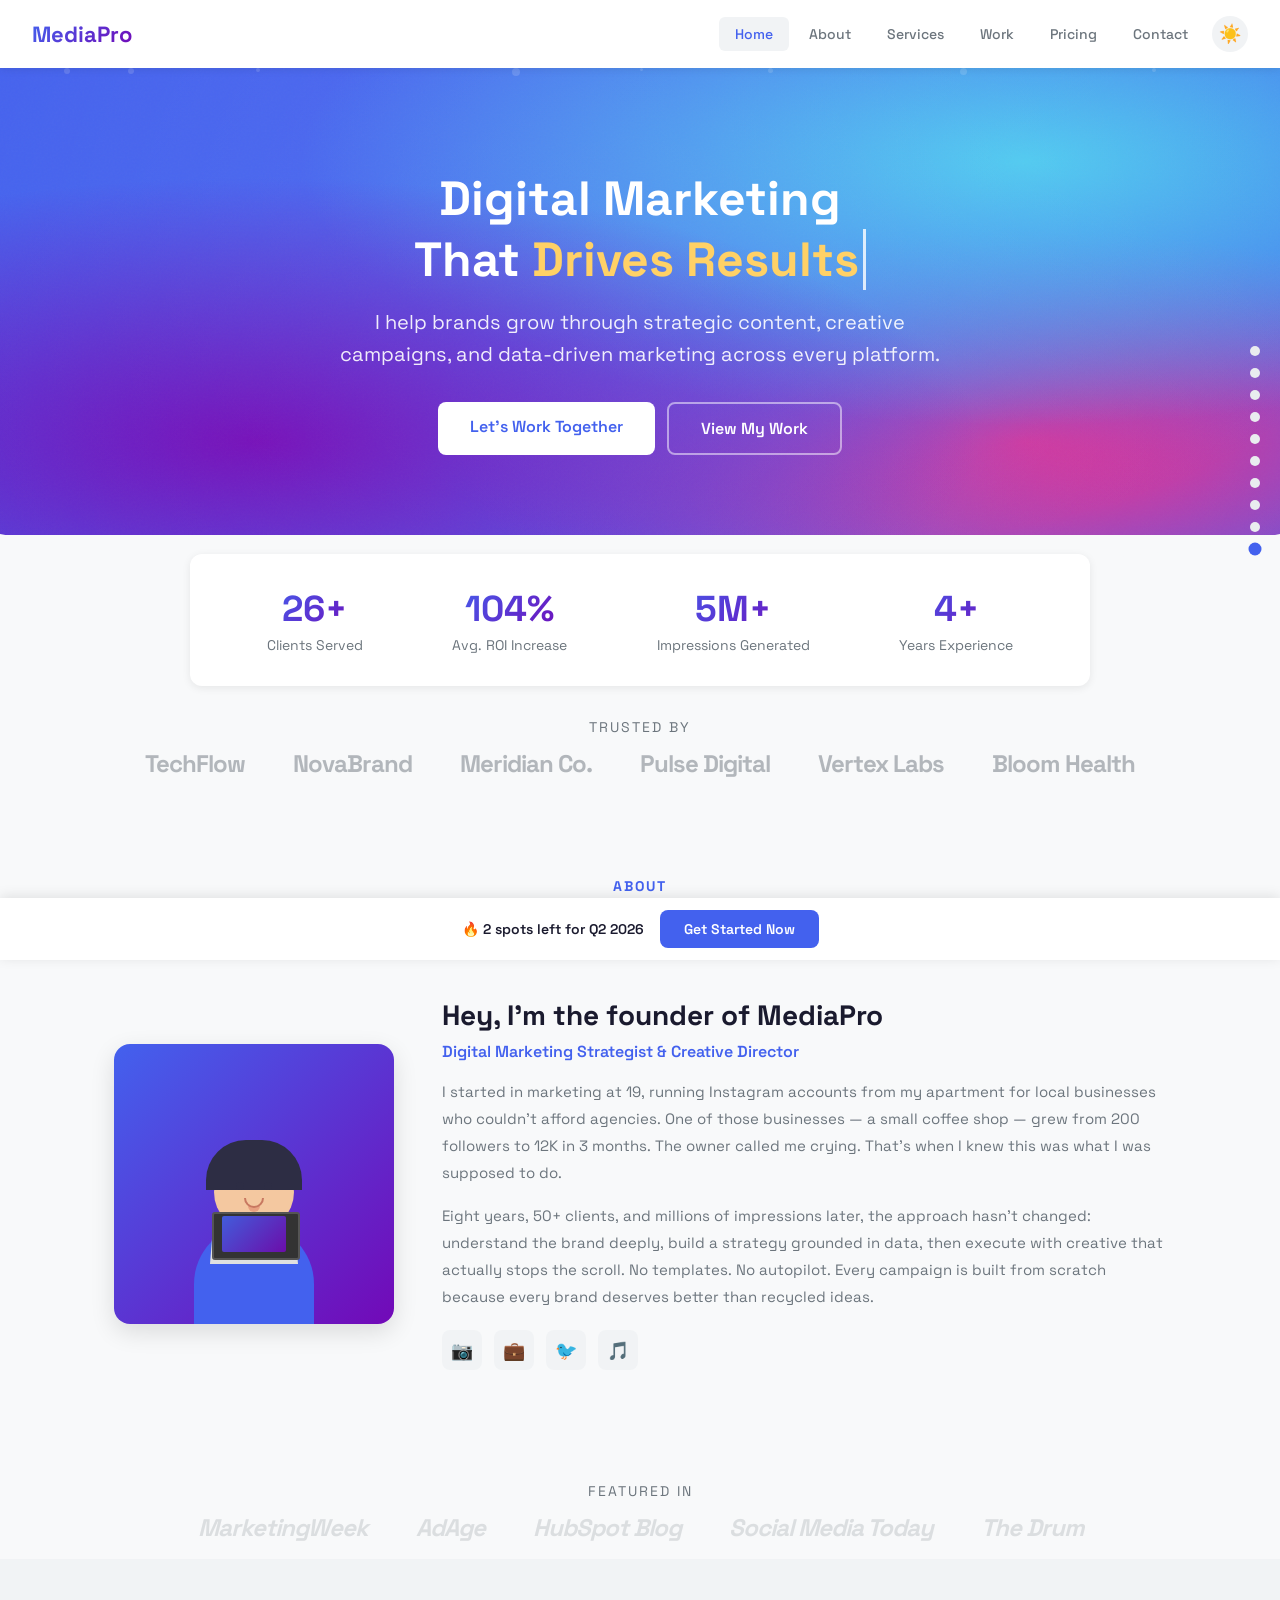
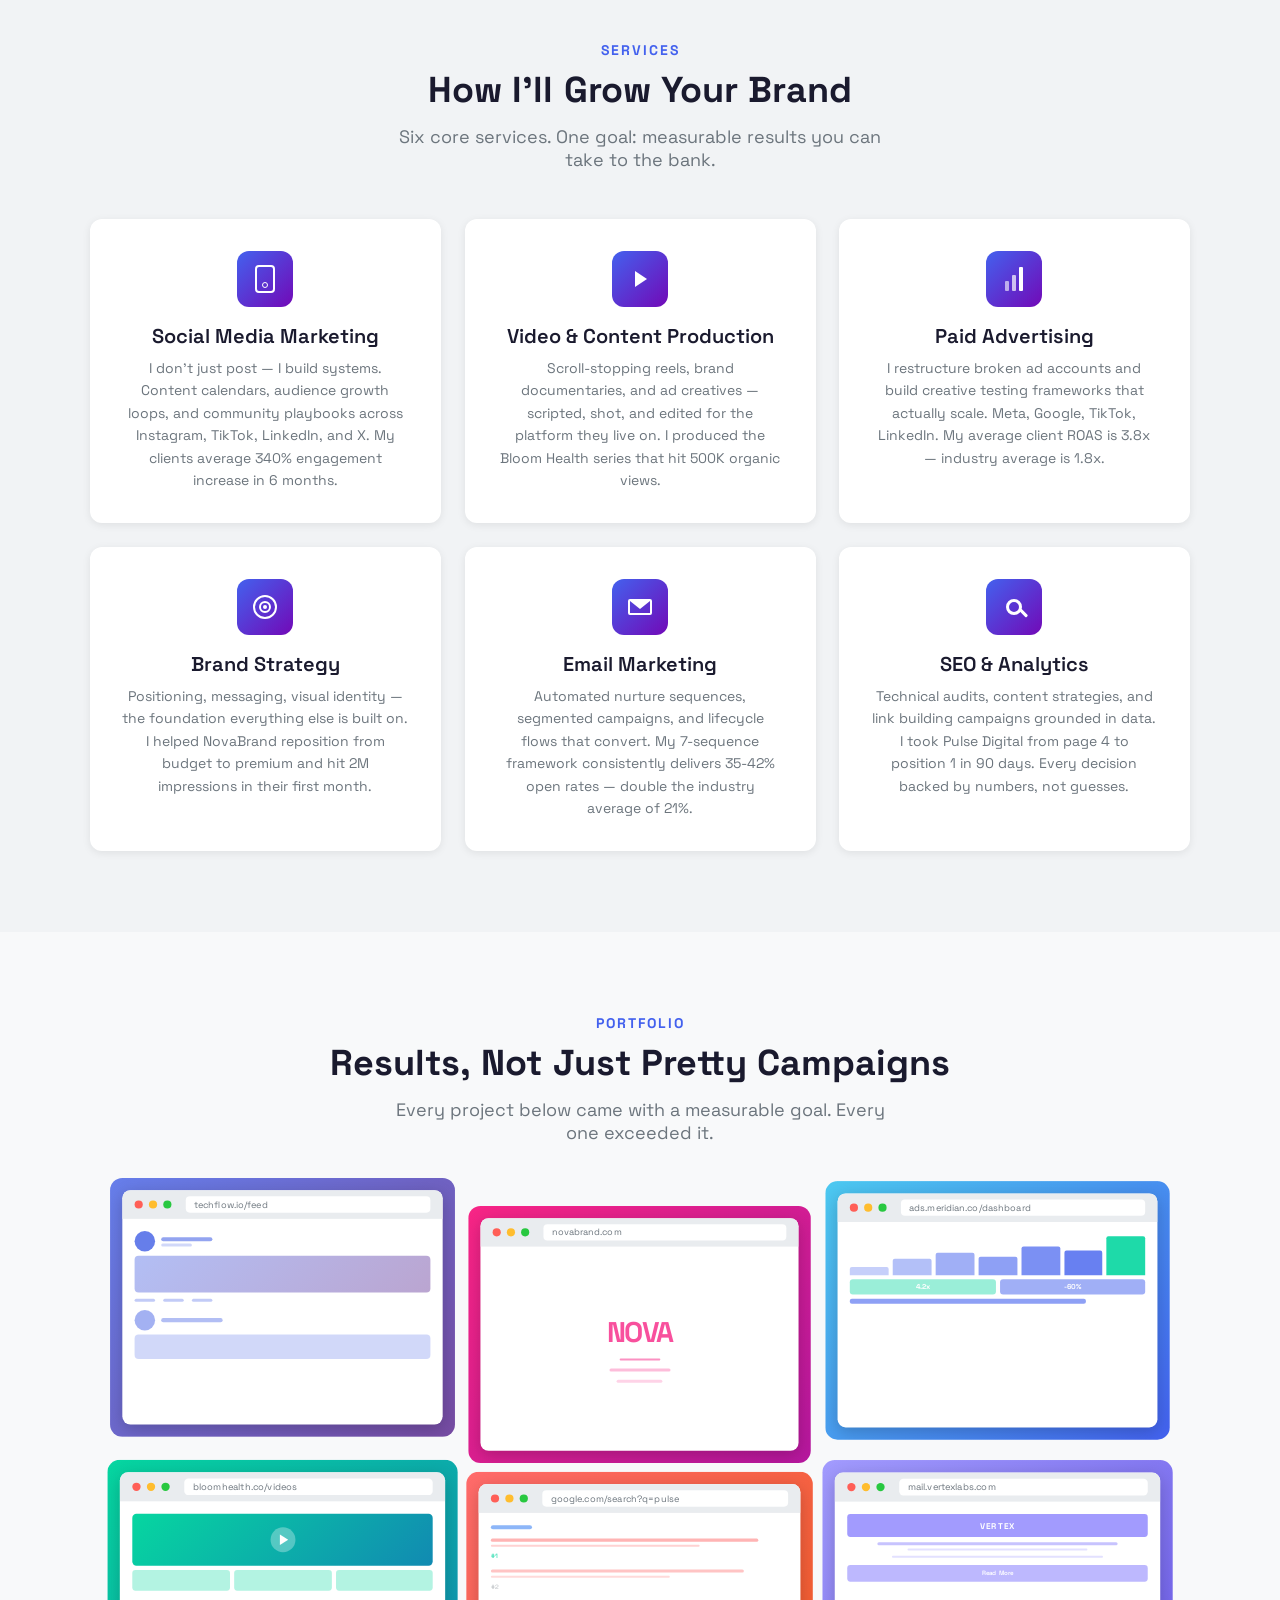
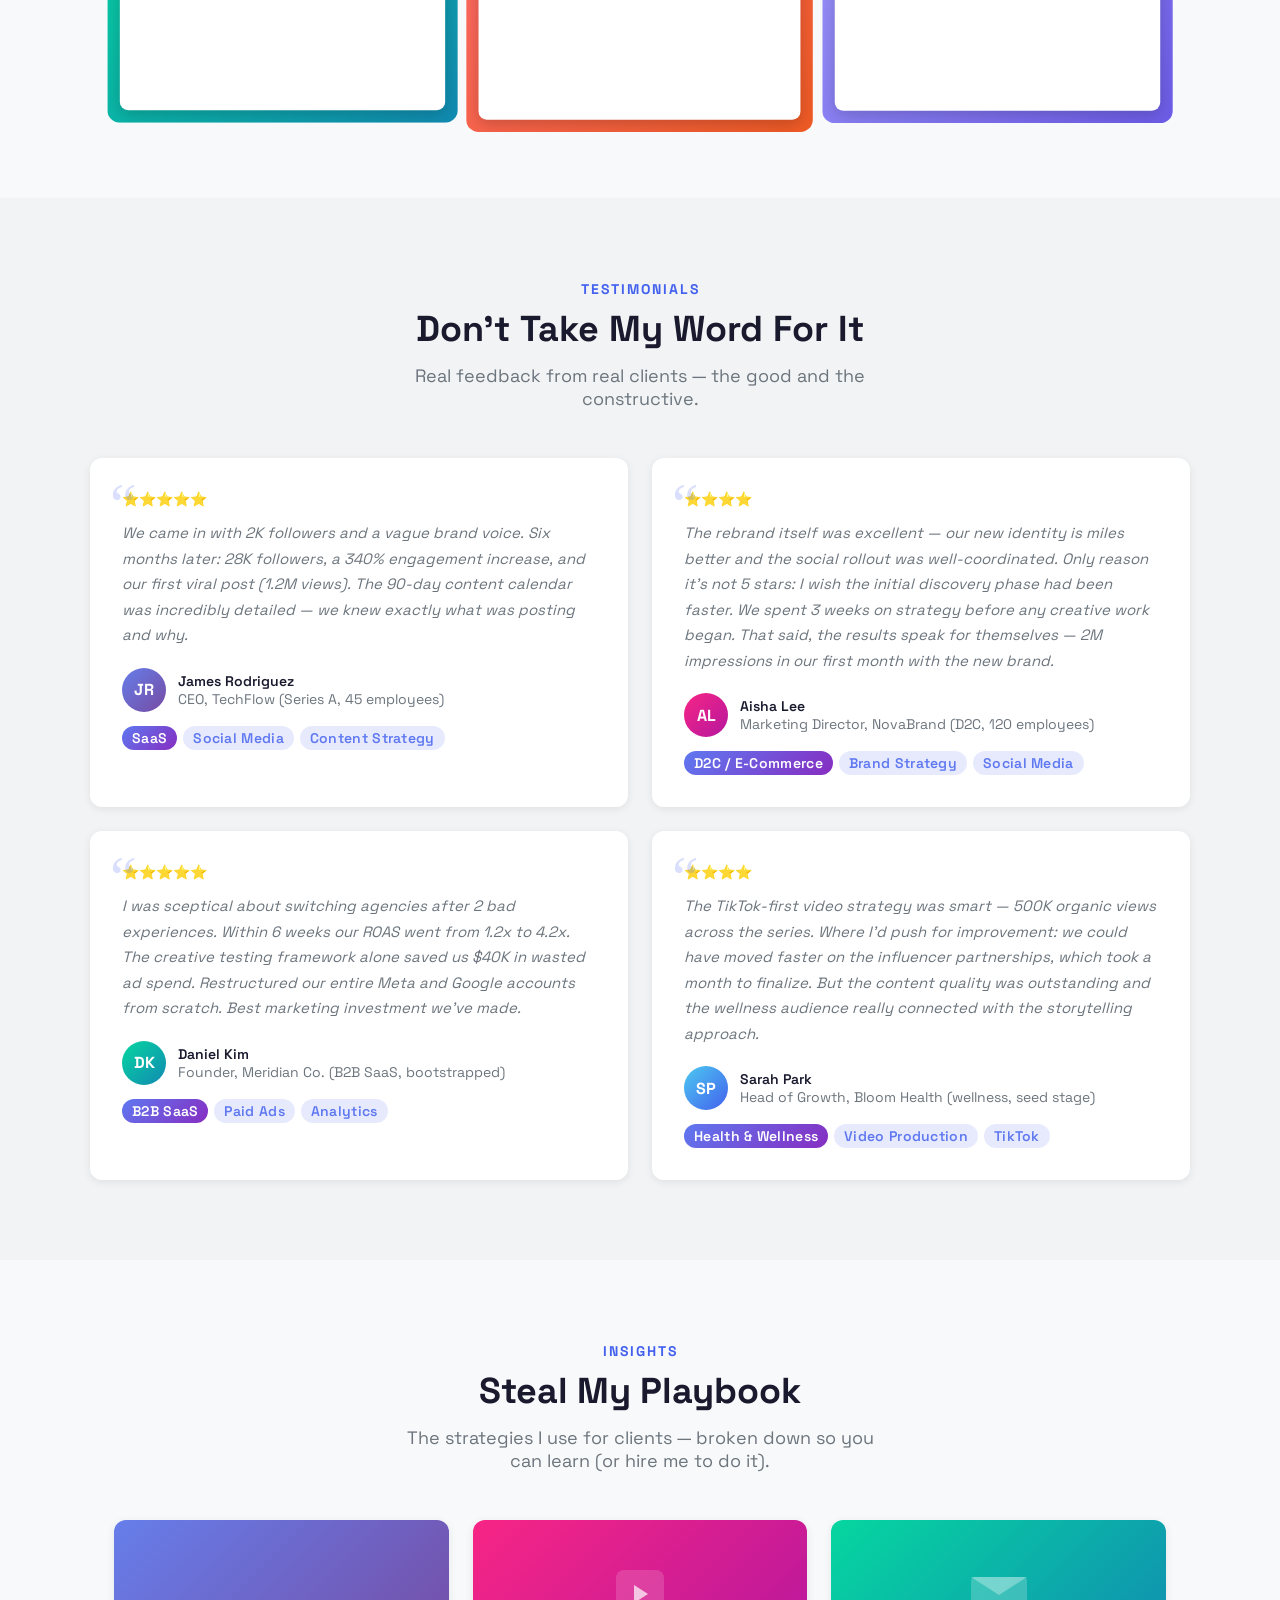
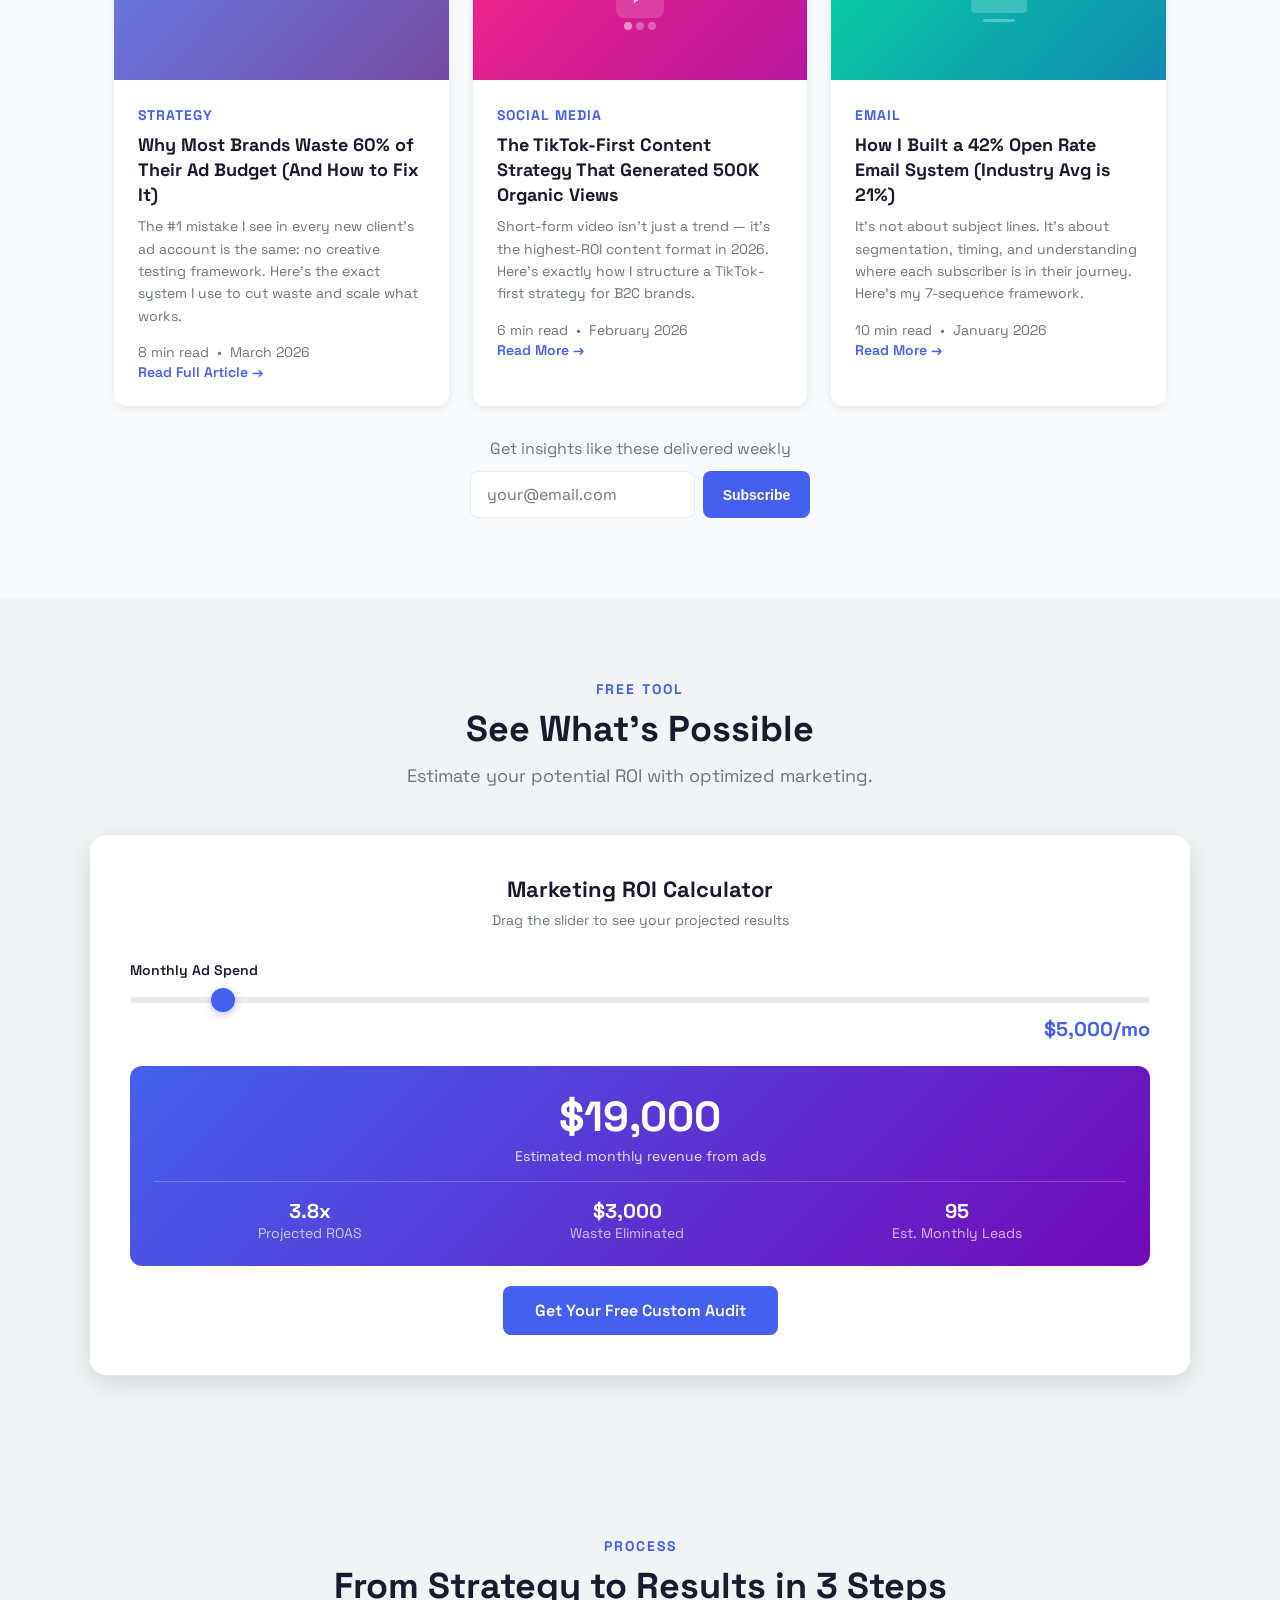
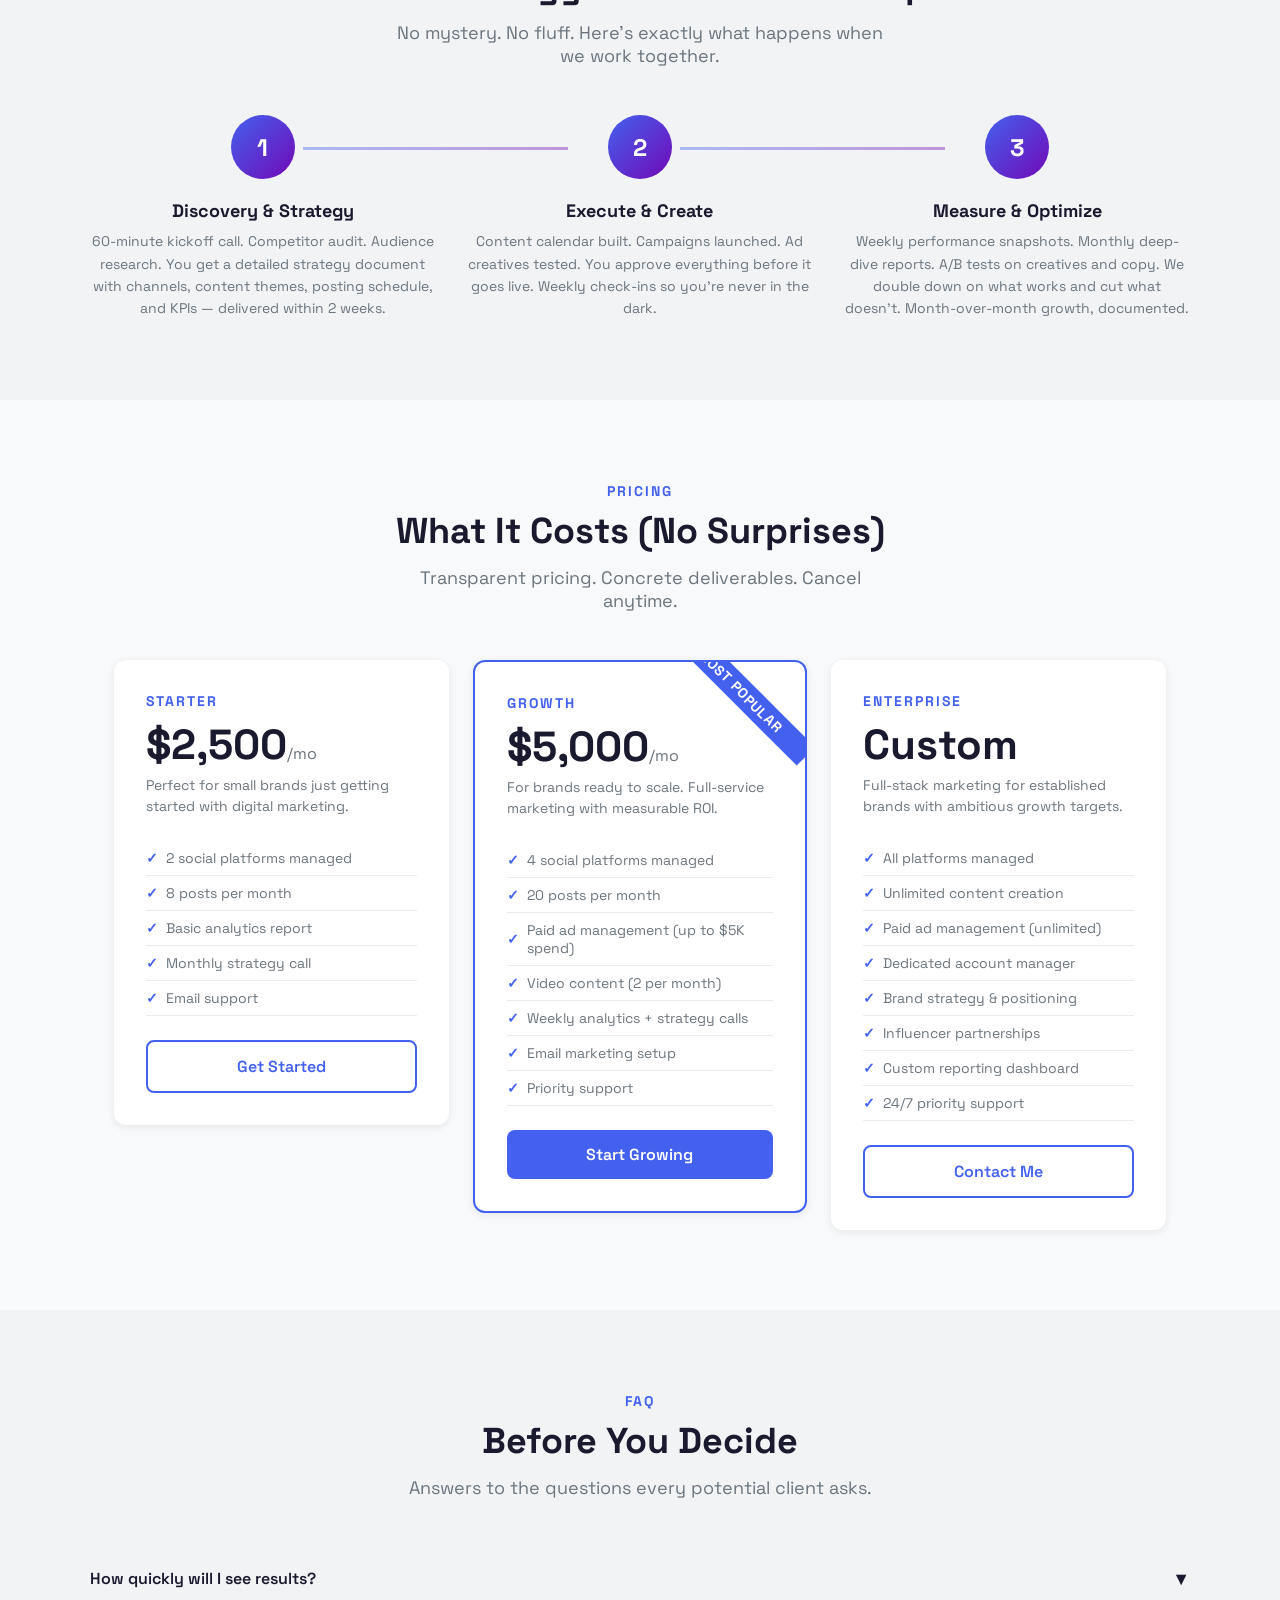
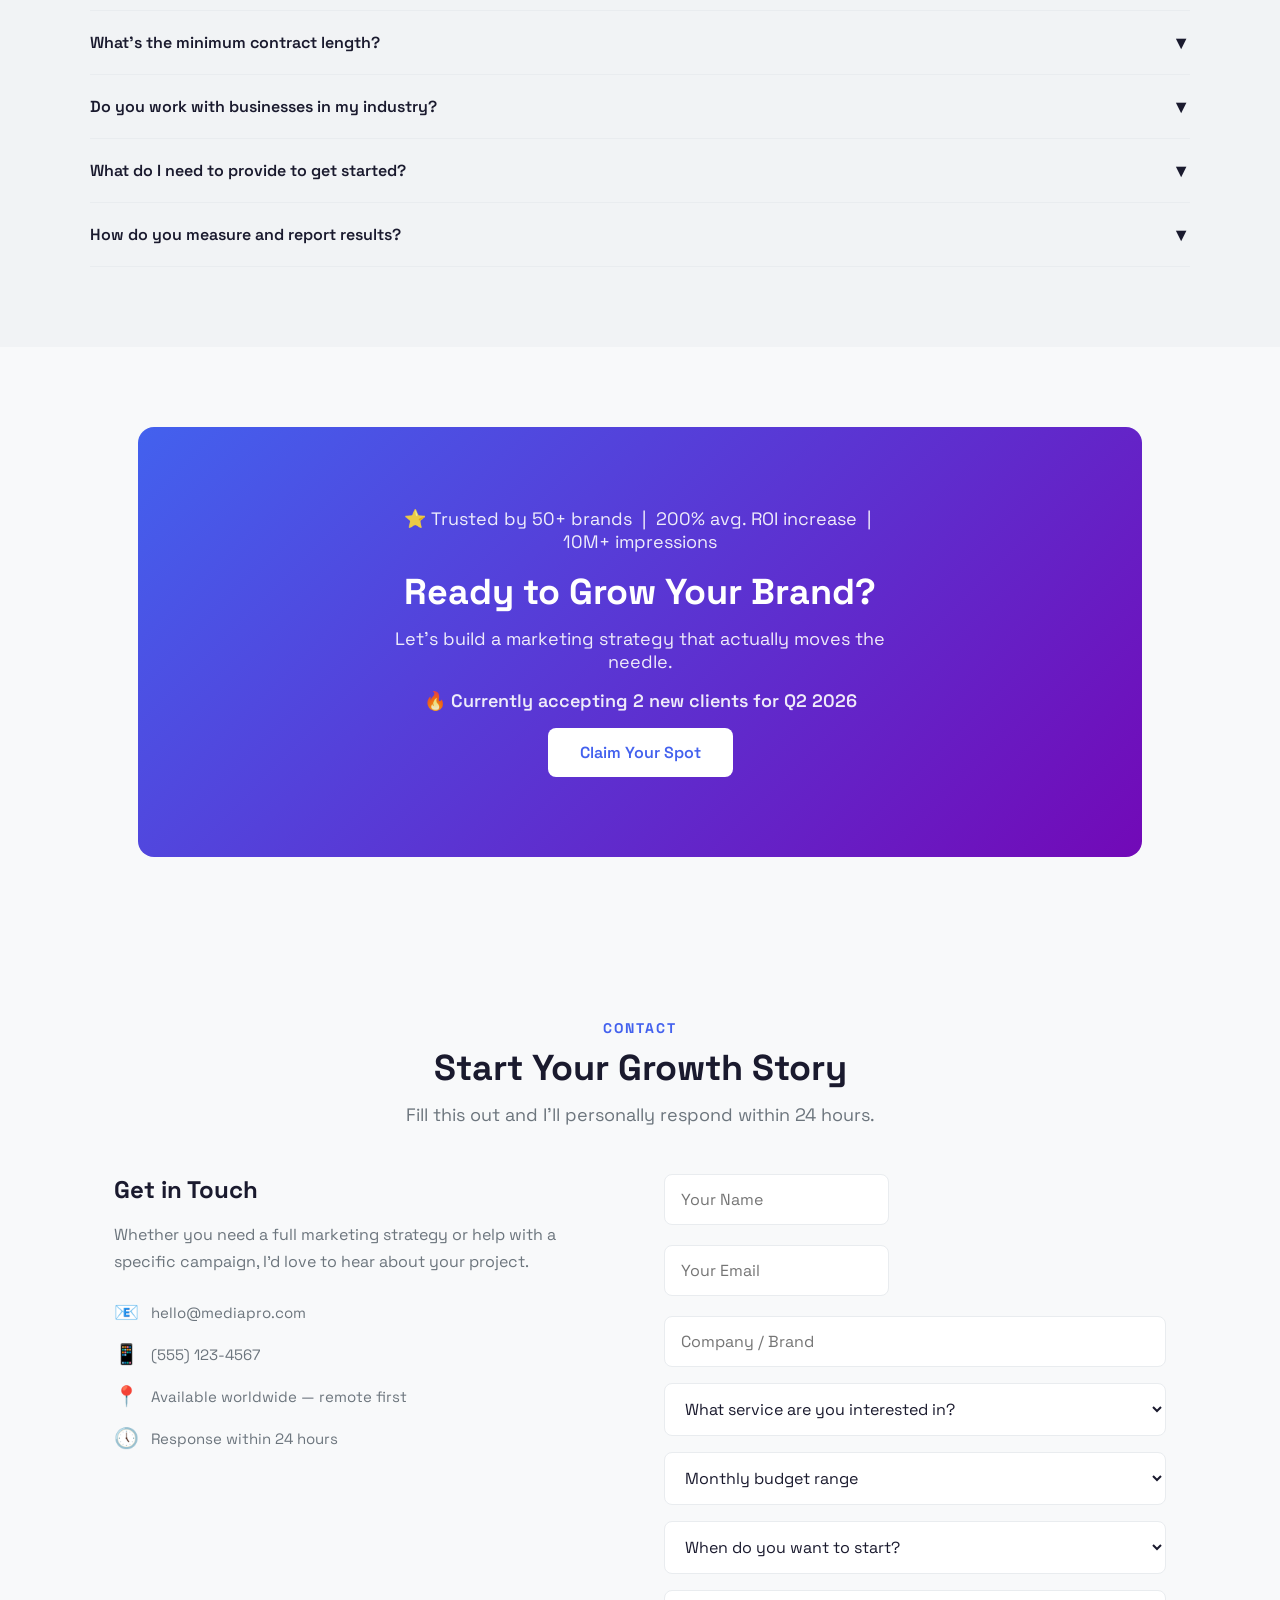
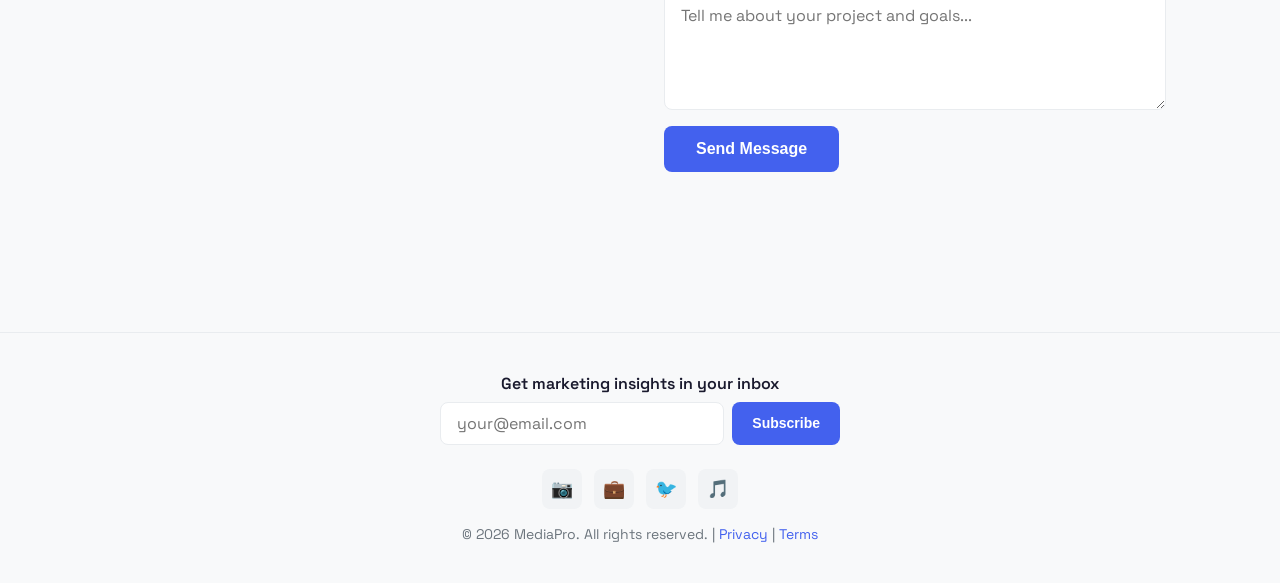
==== commit 15a365c0: "Add Apple-tier scroll-driven animation engine Replaces basic IntersectionObserver fades with a singl" ====
--- a/index.html
+++ b/index.html
@@ -49,7 +49,7 @@
     </header>
 
     <main id="main-content">
-    <section class="hero">
+    <section class="hero" id="heroSection">
         <div class="particles">
             <div class="particle" style="left:5%"></div>
             <div class="particle"></div>
@@ -104,10 +104,10 @@
     </div>
 
     <!-- About -->
-    <div class="section" id="about">
+    <div class="section" id="about" data-scroll-section>
         <div class="section-title">
             <div class="section-label">About</div>
-            <h2>Who You'll Be Working With</h2>
+            <h2 class="split-heading">Who You'll Be Working With</h2>
         </div>
         <div class="about-grid">
             <div class="about-photo">
@@ -150,10 +150,10 @@
     </div>
 
     <!-- Services -->
-    <div class="section section-tinted" id="services">
+    <div class="section section-tinted" id="services" data-scroll-section>
         <div class="section-title">
             <div class="section-label">Services</div>
-            <h2>How I'll Grow Your Brand</h2>
+            <h2 class="split-heading">How I'll Grow Your Brand</h2>
             <p>Six core services. One goal: measurable results you can take to the bank.</p>
         </div>
         <div class="services-grid">
@@ -191,10 +191,10 @@
     </div>
 
     <!-- Portfolio -->
-    <div class="section" id="portfolio">
+    <div class="section" id="portfolio" data-scroll-section>
         <div class="section-title">
             <div class="section-label">Portfolio</div>
-            <h2>Results, Not Just Pretty Campaigns</h2>
+            <h2 class="split-heading">Results, Not Just Pretty Campaigns</h2>
             <p>Every project below came with a measurable goal. Every one exceeded it.</p>
         </div>
         <div class="portfolio-grid">
@@ -250,10 +250,10 @@
     </div>
 
     <!-- Testimonials -->
-    <div class="section section-tinted" id="testimonials">
+    <div class="section section-tinted" id="testimonials" data-scroll-section>
         <div class="section-title">
             <div class="section-label">Testimonials</div>
-            <h2>Don't Take My Word For It</h2>
+            <h2 class="split-heading">Don't Take My Word For It</h2>
             <p>Real feedback from real clients — the good and the constructive.</p>
         </div>
         <div class="testimonials-grid">
--- a/style.css
+++ b/style.css
@@ -24,7 +24,7 @@
     --shadow-hover: 0 8px 24px rgba(0,0,0,0.4);
     --input-bg: #252540;
 }
-html { scroll-behavior: smooth; }
+html { scroll-behavior: auto; }
 .skip-link { position: absolute; top: -100px; left: 16px; background: var(--primary); color: #fff; padding: 12px 24px; border-radius: 0 0 8px 8px; z-index: 9999; font-weight: 600; text-decoration: none; transition: top 0.2s; }
 .skip-link:focus { top: 0; }
 * { margin: 0; padding: 0; box-sizing: border-box; }
@@ -80,9 +80,9 @@
 .stat-label { font-size: 14px; color: var(--text-secondary); margin-top: 4px; }
 
 /* Services */
-.services-grid { display: grid; grid-template-columns: repeat(3, 1fr); gap: 24px; }
-.service-card { background: var(--card-bg); border-radius: 12px; padding: 32px; box-shadow: var(--shadow); transition: all 0.3s; text-align: center; perspective: 800px; }
-.service-card:hover, .service-card:focus-within { transform: translateY(-4px) rotateX(2deg) rotateY(-2deg); box-shadow: var(--shadow-hover); }
+.services-grid { display: grid; grid-template-columns: repeat(3, 1fr); gap: 24px; perspective: 1200px; }
+.service-card { background: var(--card-bg); border-radius: 12px; padding: 32px; box-shadow: var(--shadow); transition: box-shadow 0.3s; text-align: center; transform-style: preserve-3d; }
+.service-card.sd-entered:hover, .service-card.sd-entered:focus-within { transform: translateY(-4px) rotateX(2deg) rotateY(-2deg) !important; box-shadow: var(--shadow-hover); }
 .service-icon { width: 56px; height: 56px; border-radius: 12px; margin: 0 auto 16px; display: flex; align-items: center; justify-content: center; background: linear-gradient(135deg, var(--gradient-1), var(--gradient-2)); position: relative; }
 .service-card h3 { font-size: 20px; font-weight: 600; margin-bottom: 8px; }
 .service-card p { color: var(--text-secondary); font-size: 14px; line-height: 1.6; }
@@ -157,9 +157,9 @@
 .pricing-card { background: var(--card-bg); border-radius: 12px; padding: 32px; box-shadow: var(--shadow); transition: all 0.3s; position: relative; overflow: hidden; }
 .pricing-card:hover, .pricing-card:focus-within { transform: translateY(-4px); box-shadow: var(--shadow-hover); }
 .pricing-card.featured { border: 2px solid var(--primary); }
-.pricing-card.featured::before { content: 'MOST POPULAR'; position: absolute; top: 16px; right: -28px; background: var(--primary); color: #fff; font-size: 10px; font-weight: 700; padding: 4px 32px; transform: rotate(45deg); letter-spacing: 1px; animation: badgePulse 3s ease-in-out infinite; }
+.pricing-card.featured::before { content: 'MOST POPULAR'; position: absolute; top: 16px; right: -28px; background: var(--primary); color: #fff; font-size: 14px; font-weight: 700; padding: 4px 36px; transform: rotate(45deg); letter-spacing: 1px; animation: badgePulse 3s ease-in-out infinite; }
 @keyframes badgePulse { 0%, 100% { opacity: 1; } 50% { opacity: 0.7; } }
-.pricing-tier { font-size: 13px; font-weight: 700; text-transform: uppercase; letter-spacing: 2px; color: var(--primary); margin-bottom: 8px; }
+.pricing-tier { font-size: 14px; font-weight: 700; text-transform: uppercase; letter-spacing: 2px; color: var(--primary); margin-bottom: 8px; }
 .pricing-price { font-size: 42px; font-weight: 800; margin-bottom: 4px; }
 .pricing-price span { font-size: 16px; font-weight: 400; color: var(--text-secondary); }
 .pricing-desc { color: var(--text-secondary); font-size: 14px; margin-bottom: 24px; line-height: 1.5; }
@@ -266,7 +266,7 @@
 .back-to-top:hover { transform: scale(1.1); }
 .blog-thumb { height: 160px; display: flex; align-items: center; justify-content: center; font-size: 48px; }
 .blog-body { padding: 24px; }
-.blog-tag { display: inline-block; font-size: 11px; font-weight: 700; text-transform: uppercase; letter-spacing: 1px; color: var(--primary); margin-bottom: 8px; }
+.blog-tag { display: inline-block; font-size: 14px; font-weight: 700; text-transform: uppercase; letter-spacing: 1px; color: var(--primary); margin-bottom: 8px; }
 .blog-card h3 { font-size: 18px; font-weight: 700; margin-bottom: 8px; line-height: 1.4; }
 .blog-card p { color: var(--text-secondary); font-size: 14px; line-height: 1.6; margin-bottom: 16px; }
 .blog-meta { font-size: 14px; color: var(--text-secondary); }
@@ -277,9 +277,10 @@
 .blog-cta-inline { display: inline-flex; gap: 8px; max-width: 400px; }
 .blog-cta-inline input { flex: 1; padding: 12px 16px; border: 1px solid var(--border); border-radius: 8px; font-size: 16px; background: var(--input-bg); color: var(--text-primary); font-family: inherit; outline: none; }
 .blog-cta-inline .btn { padding: 12px 20px; font-size: 14px; white-space: nowrap; }
-.trusted-by-bar { text-align: center; padding: 24px 16px 0; }
-.trusted-by-label { font-size: 12px; text-transform: uppercase; letter-spacing: 2px; color: var(--text-secondary); margin-bottom: 12px; }
+.trusted-by-bar { text-align: center; padding: 32px 16px 16px; }
+.trusted-by-label { font-size: 14px; text-transform: uppercase; letter-spacing: 2px; color: var(--text-secondary); margin-bottom: 12px; }
 .featured-in { padding: 0; opacity: 0.4; }
+.trusted-by-bar + .trusted-by-bar { padding-top: 8px; padding-bottom: 40px; }
 .featured-in .client-logo { font-style: italic; }
 .cta-social-proof { font-size: 14px; opacity: 0.8; margin-bottom: 16px; }
 .footer-social { justify-content: center; margin-bottom: 16px; }
@@ -335,7 +336,8 @@
     .theme-toggle { width: 44px; height: 44px; font-size: 18px; }
     .clients-row { gap: 16px; padding: 20px 0; }
     .client-logo { font-size: 18px; }
-    .trusted-by-bar { padding: 24px 20px 0; }
+    .trusted-by-bar { padding: 32px 20px 16px; }
+    .trusted-by-bar + .trusted-by-bar { padding-top: 8px; padding-bottom: 48px; }
     .testimonial { padding: 24px; }
     .testimonial-text { font-size: 14px; }
     .testimonial-role { font-size: 14px; }
@@ -366,7 +368,7 @@
     nav { display: none; }
     .hamburger { display: flex; }
     .header-right { gap: 4px; }
-    .section { padding: 36px 20px; }
+    .section { padding: 52px 20px; }
     .section-title { margin-bottom: 32px; }
     .section-title h2 { font-size: 24px; }
     .service-card { padding: 24px; }
@@ -399,8 +401,7 @@
 
 /* Reduced motion — respect users who prefer stillness */
 @media (prefers-reduced-motion: reduce) {
-    *, *::before, *::after { animation-duration: 0.01ms !important; animation-iteration-count: 1 !important; transition-duration: 0.01ms !important; scroll-behavior: auto !important; }
-    html { scroll-behavior: auto; }
+    *, *::before, *::after { animation-duration: 0.01ms !important; animation-iteration-count: 1 !important; transition-duration: 0.01ms !important; }
     .hero::before { animation: none; }
     .about-photo { animation: none; }
     .typewriter-text { border-right-color: transparent; animation: none; }
@@ -408,6 +409,15 @@
     .cursor-dot { display: none; }
     .process-step { opacity: 1; transform: none; }
     .step-connector { opacity: 0.4; transform: scaleX(1); }
+    /* Scroll engine shows everything instantly for reduced-motion, no need to hide */
+    .split-heading .word { opacity: 1; transform: none; }
+    .service-card { opacity: 1; transform: none; }
+    .portfolio-item { opacity: 1; transform: none; }
+    .testimonial { opacity: 1; transform: none; }
+    .stats-bar { opacity: 1; transform: none; }
+    #heroSection { position: relative; filter: none !important; }
+    #heroContent { transform: none !important; opacity: 1 !important; }
+    .particles { transform: none !important; }
 }
 
 /* Section dots navigator */
@@ -432,7 +442,7 @@
 .calc-results .calc-detail { display: flex; justify-content: space-around; margin-top: 16px; padding-top: 16px; border-top: 1px solid rgba(255,255,255,0.2); }
 .calc-results .calc-detail div { text-align: center; }
 .calc-results .calc-detail .calc-detail-num { font-size: 20px; font-weight: 700; }
-.calc-results .calc-detail .calc-detail-label { font-size: 11px; opacity: 0.7; }
+.calc-results .calc-detail .calc-detail-label { font-size: 14px; opacity: 0.7; }
 
 /* Custom cursor follower */
 .cursor-dot { position: fixed; width: 12px; height: 12px; border-radius: 50%; background: var(--primary); pointer-events: none; z-index: 9999; opacity: 0; transition: opacity 0.3s; box-shadow: 0 0 8px var(--primary); }
@@ -474,9 +484,8 @@
 /* Parallax hero layers */
 .hero-content { position: relative; z-index: 2; will-change: transform, opacity; }
 
-/* Stats bar reveal */
-@keyframes statsReveal { from { opacity: 0; transform: translateY(30px) scale(0.95); } to { opacity: 1; transform: translateY(0) scale(1); } }
-.stats-bar.animate { animation: statsReveal 0.8s cubic-bezier(0.16, 1, 0.3, 1) forwards; }
+/* Stats bar — scroll engine handles reveal now */
+.stats-bar { opacity: 0; }
 
 /* Avatar float animation */
 @keyframes gentleFloat { 0%, 100% { transform: translateY(0); } 50% { transform: translateY(-8px); } }
@@ -499,10 +508,88 @@
 .social-toast-text strong { display: block; font-size: 14px; }
 .social-toast-text span { color: var(--text-secondary); }
 .social-toast-close { background: none; border: none; color: var(--text-secondary); cursor: pointer; font-size: 18px; padding: 12px; position: absolute; top: 2px; right: 2px; min-width: 44px; min-height: 44px; display: flex; align-items: center; justify-content: center; }
-@media (max-width: 480px) { .social-toast { left: 12px; right: 60px; max-width: none; bottom: 72px; } }
+@media (max-width: 480px) { .social-toast { left: 20px; right: 60px; max-width: none; bottom: 72px; } }
 
 /* Calculator CTA wrapper */
 .calc-cta { text-align: center; margin-top: 20px; }
+
+/* ============================================================
+   SCROLL-DRIVEN ANIMATION ENGINE — Apple-tier scroll effects
+   ============================================================ */
+
+/* Hero sticky scroll exit */
+#heroSection {
+    position: sticky;
+    top: 0;
+    z-index: 1;
+    will-change: transform;
+}
+.wave-divider,
+.stats-bar,
+.trusted-by-bar {
+    position: relative;
+    z-index: 2;
+}
+.hero-content { will-change: transform, opacity; }
+
+/* Split heading — word spans */
+.split-heading { overflow: hidden; }
+.split-heading .word {
+    display: inline-block;
+    opacity: 0;
+    transform: translateY(48px) skewY(4deg);
+    will-change: transform, opacity;
+    transition: none;
+}
+.split-heading .word.word-visible {
+    opacity: 1;
+    transform: translateY(0) skewY(0deg);
+}
+@media (prefers-reduced-motion: reduce) {
+    .split-heading .word { opacity: 1; transform: none; }
+}
+
+/* Service cards — 3D entrance initial states */
+.service-card {
+    will-change: transform, opacity;
+}
+.service-card.sd-hidden {
+    opacity: 0;
+}
+.service-card.sd-entered {
+    opacity: 1;
+}
+
+/* Portfolio items — parallax + scale */
+.portfolio-item {
+    will-change: transform;
+}
+
+/* Testimonials — staggered reveal */
+.testimonial.sd-hidden { opacity: 0; transform: translateY(40px); }
+.testimonial.sd-entered { opacity: 1; transform: translateY(0); transition: opacity 0.7s ease, transform 0.7s ease; }
+
+/* Scroll-driven section reveal — base hidden state */
+[data-scroll-section] .about-grid,
+[data-scroll-section] .services-grid,
+[data-scroll-section] .portfolio-grid,
+[data-scroll-section] .testimonials-grid {
+    will-change: transform, opacity;
+}
+
+/* Stats bar scroll-linked counter highlight */
+.stat-number { transition: color 0.3s; }
+
+/* Smooth scroll momentum layer */
+html {
+    scroll-behavior: auto; /* we handle this manually */
+}
+
+/* Velocity-linked background shift on hero */
+#heroSection {
+    background-attachment: scroll;
+    transition: none;
+}
 
 /* Trusted-by row no-pad variant */
 .clients-row--flush { padding: 0; }
@@ -522,4 +609,4 @@
 .article-cta p { margin-bottom: 16px; }
 .back-link { display: inline-block; margin: 24px; color: var(--primary); text-decoration: none; font-weight: 600; }
 .back-link:hover { text-decoration: underline; }
-@media (max-width: 768px) { .article-hero h1 { font-size: 28px; } .article-hero { padding: 60px 16px 40px; } }
+@media (max-width: 768px) { .article-hero h1 { font-size: 28px; } .article-hero { padding: 60px 20px 40px; } }
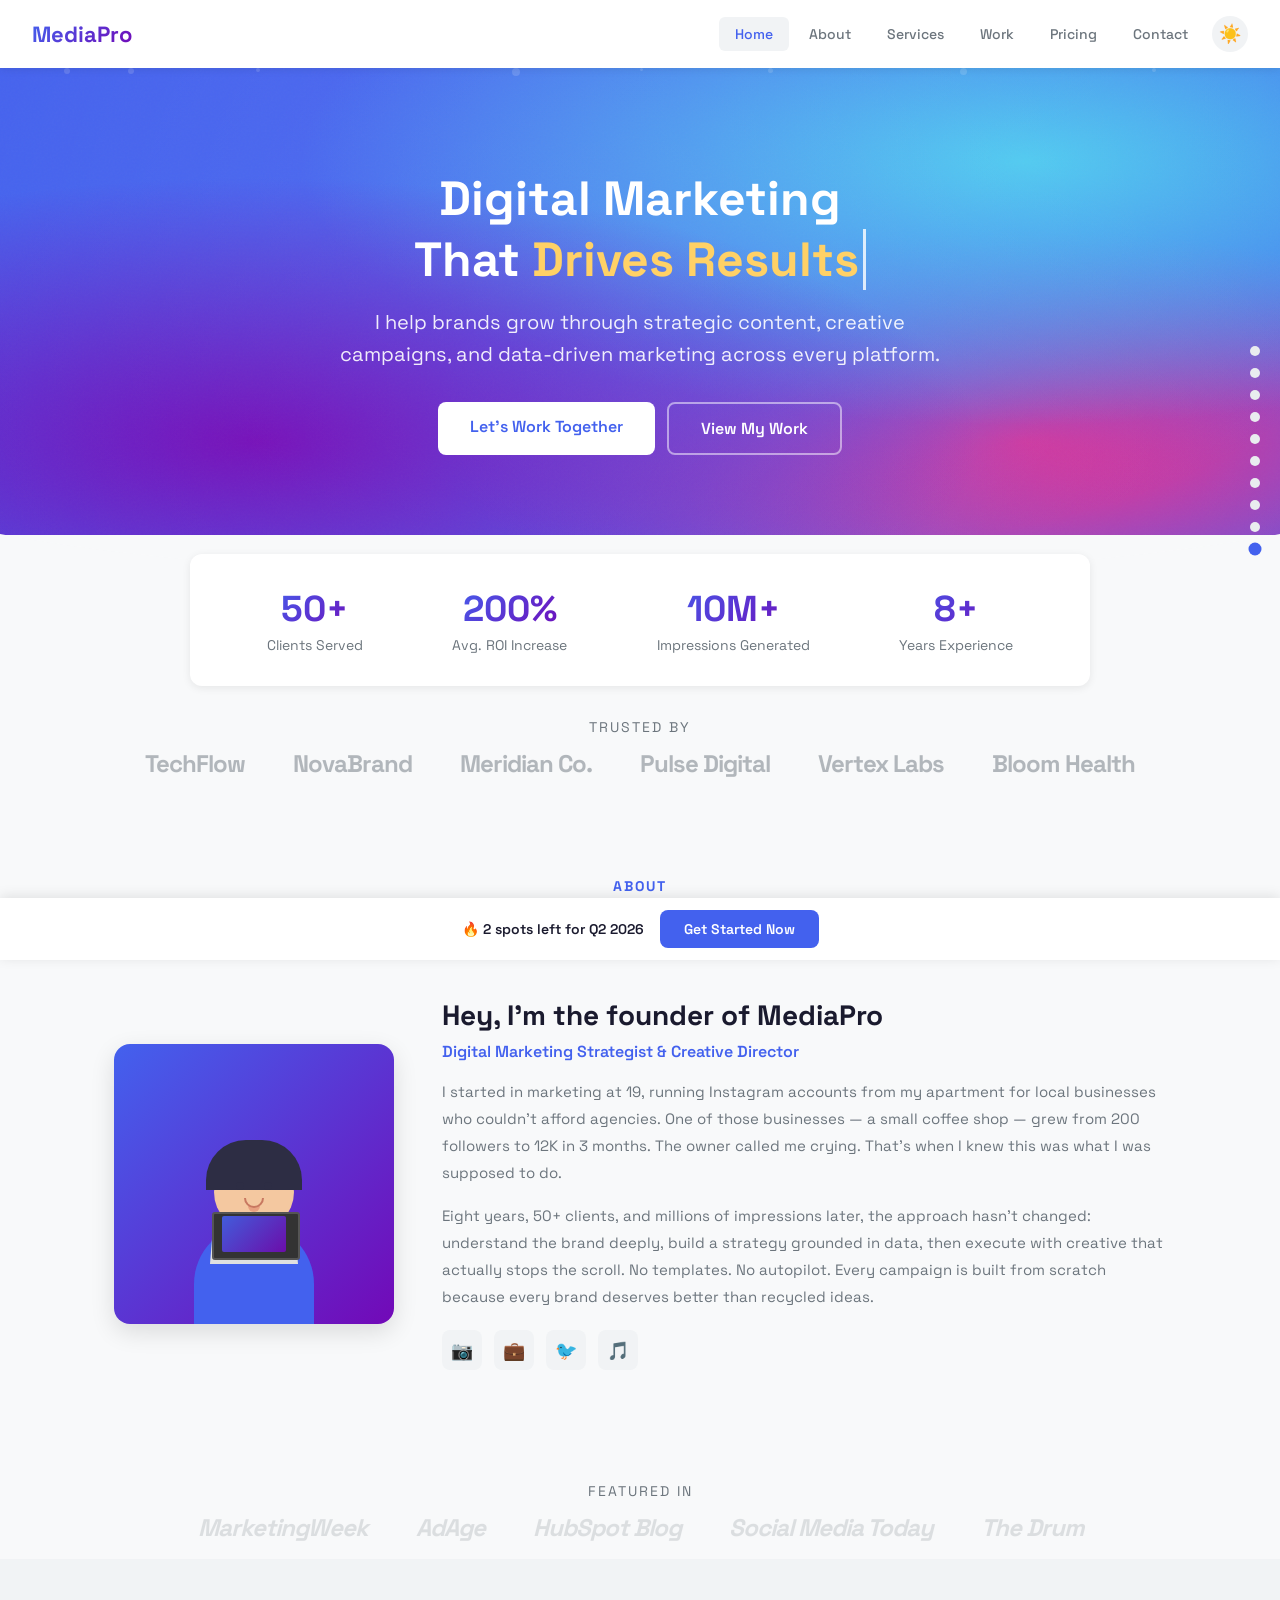
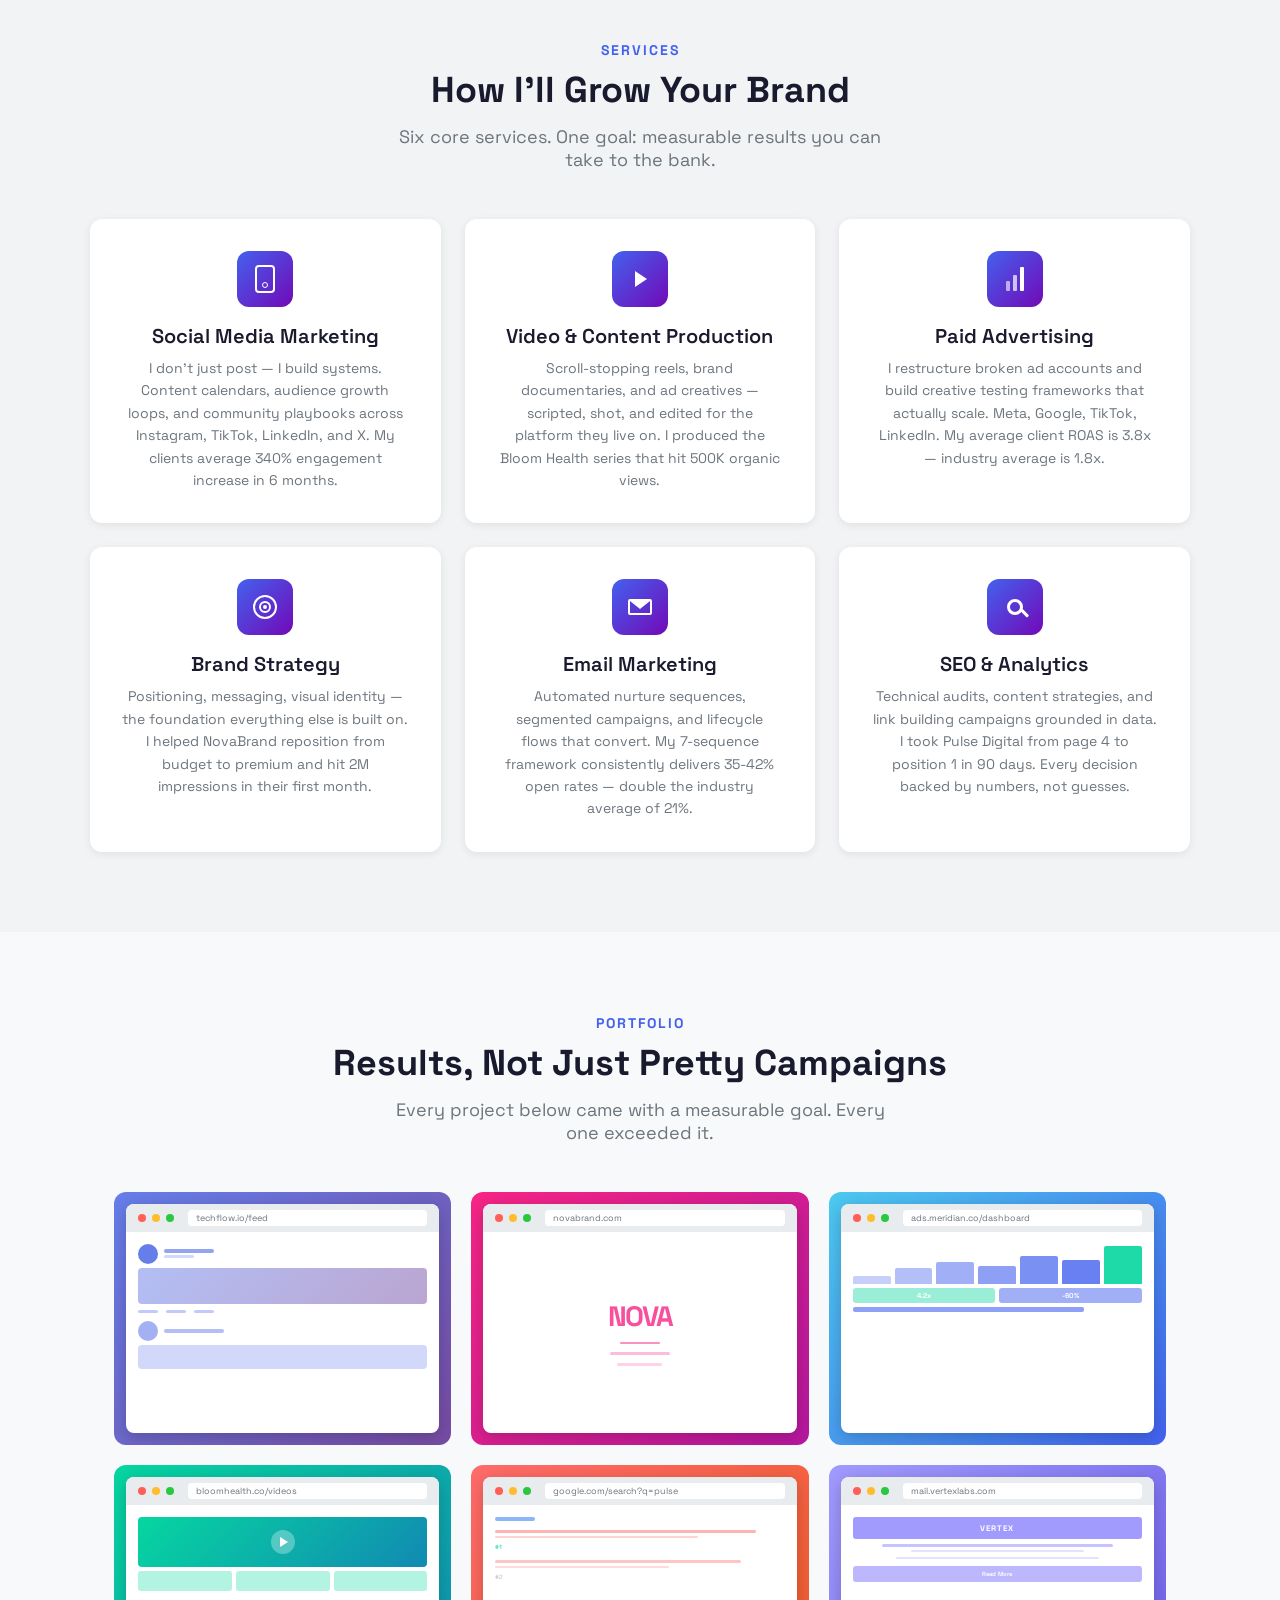
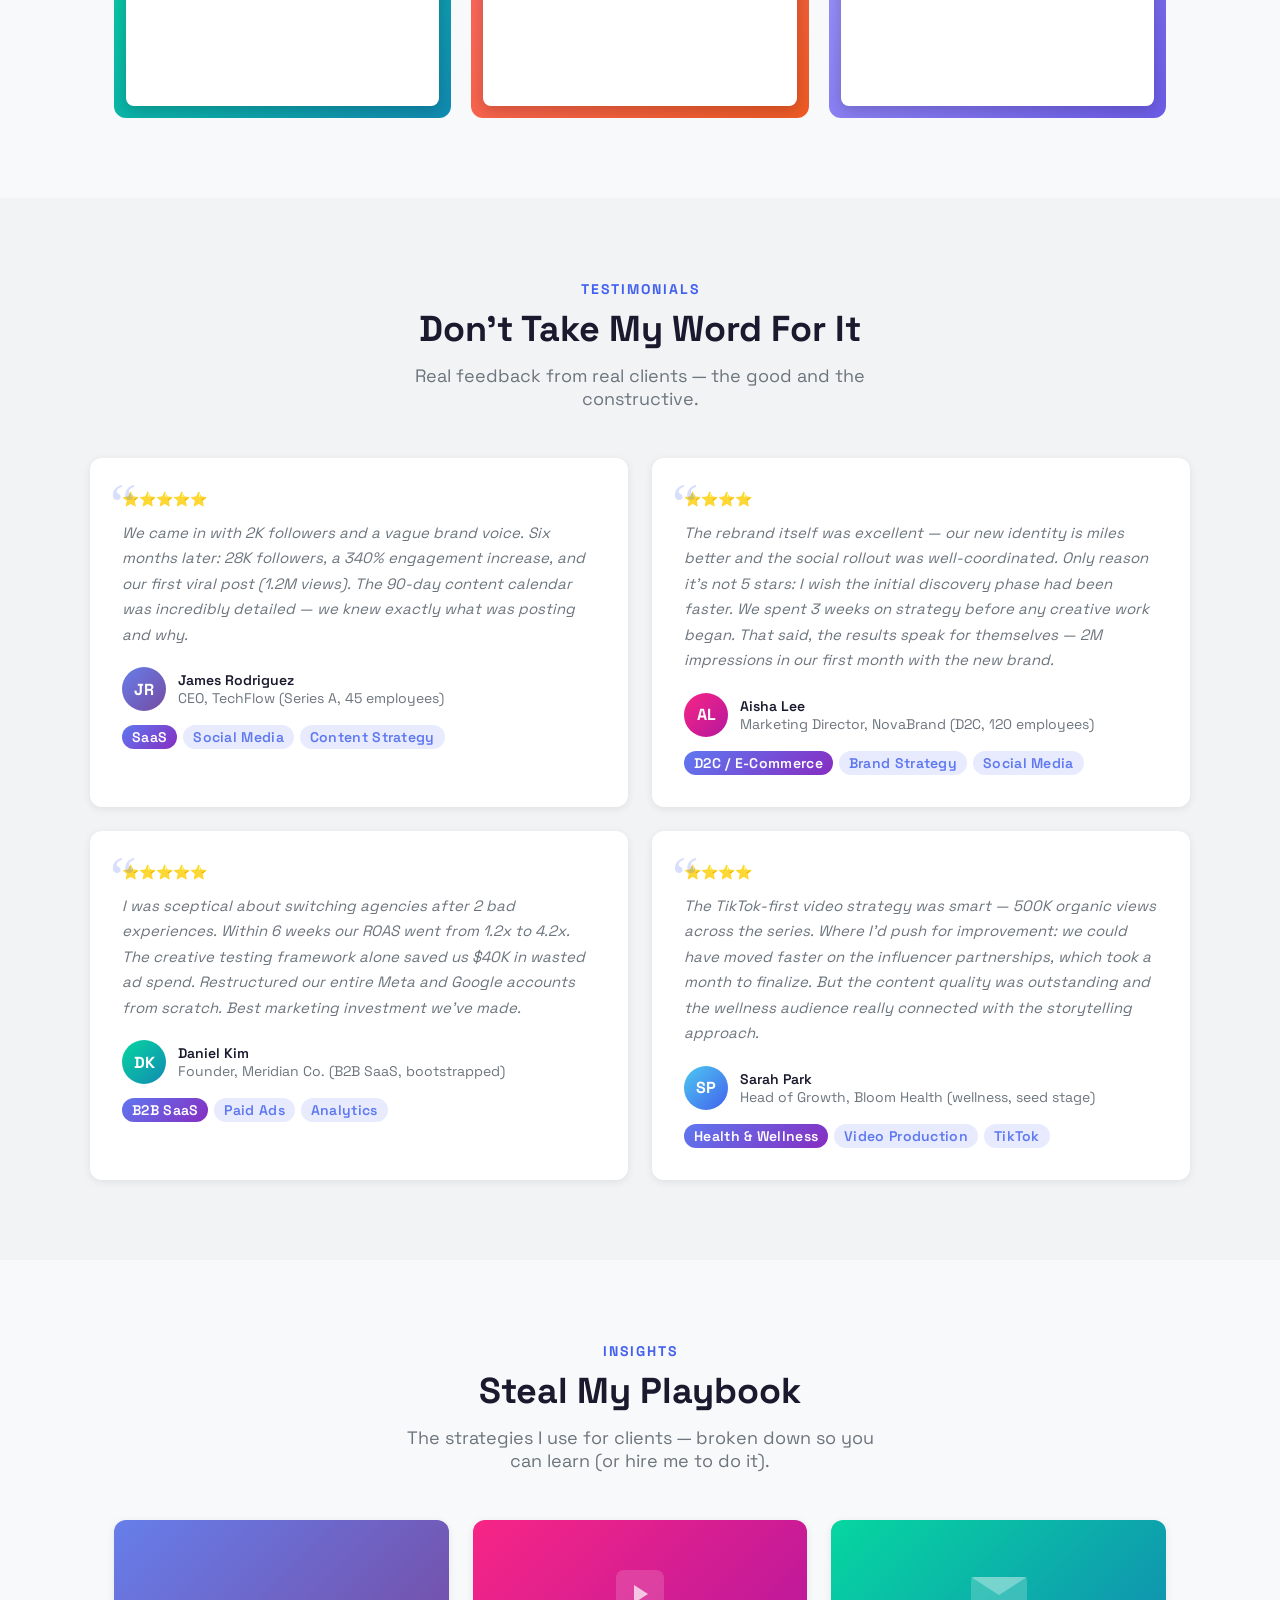
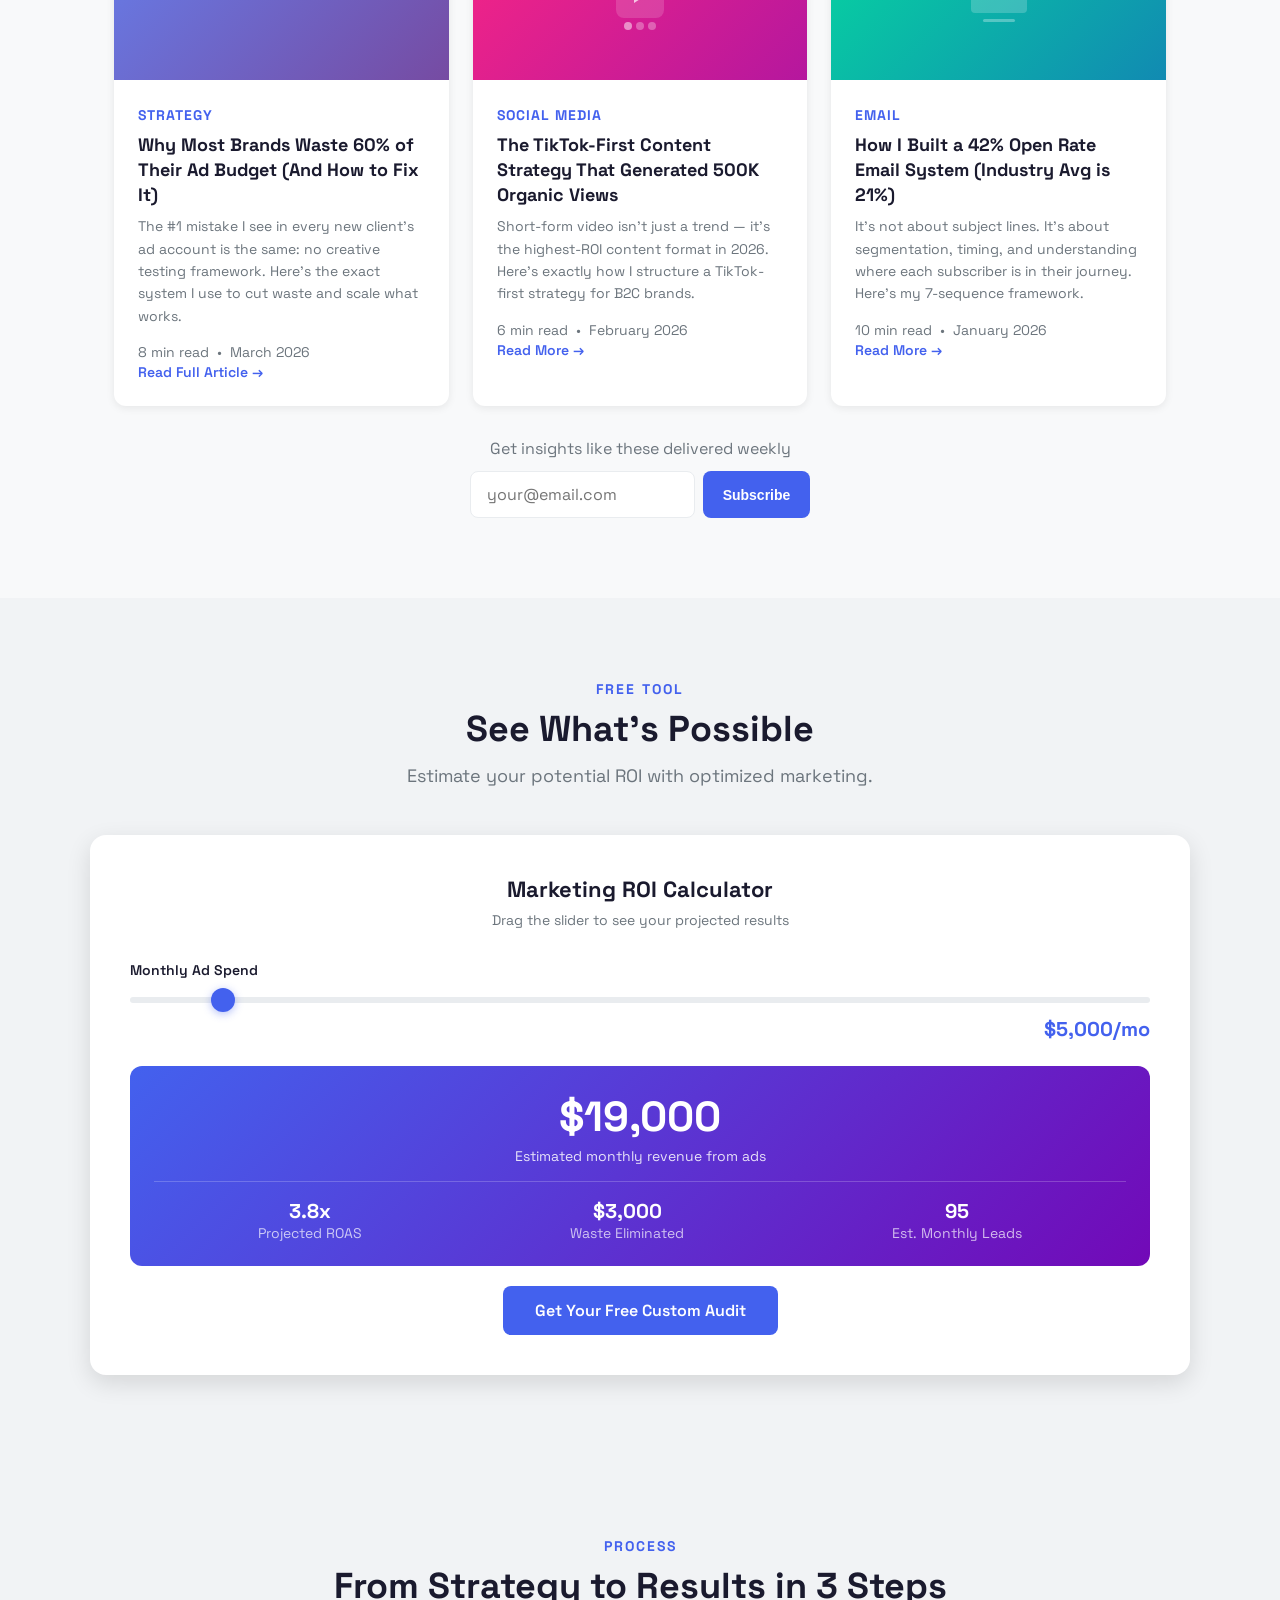
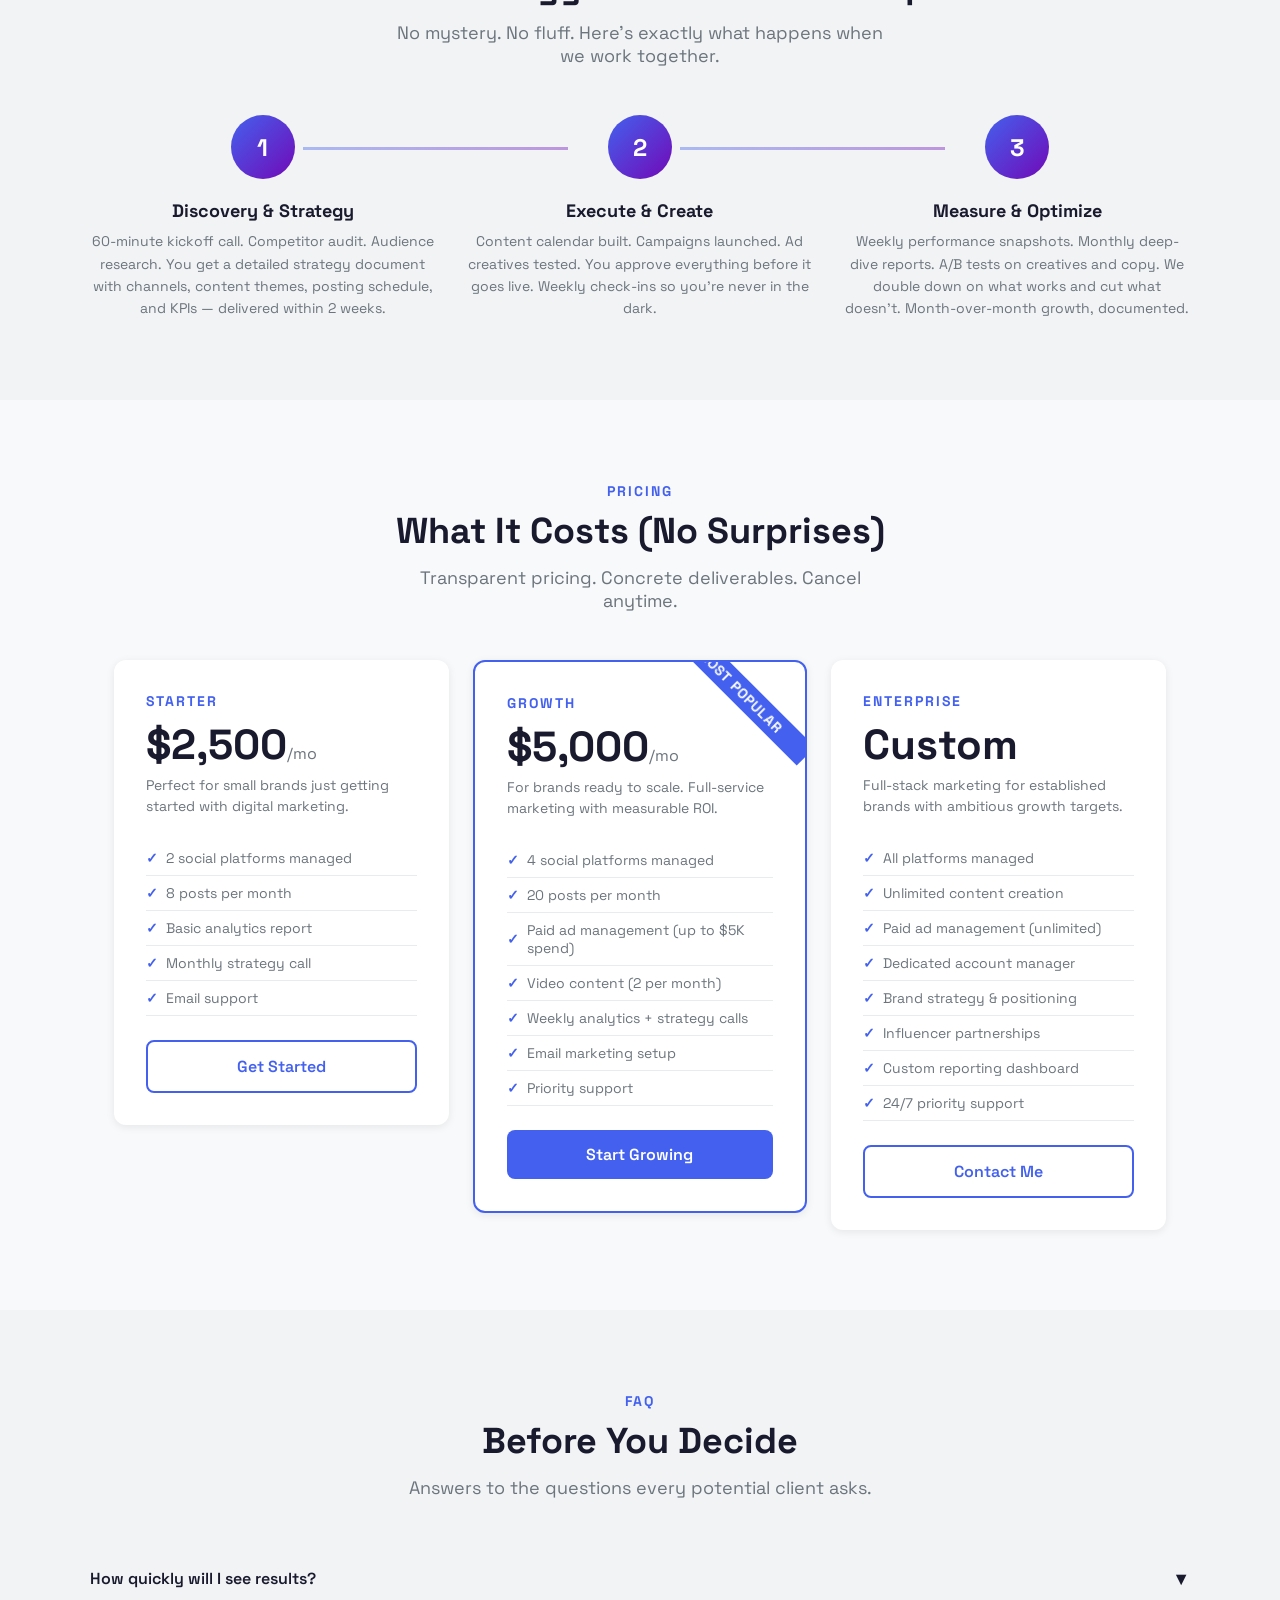
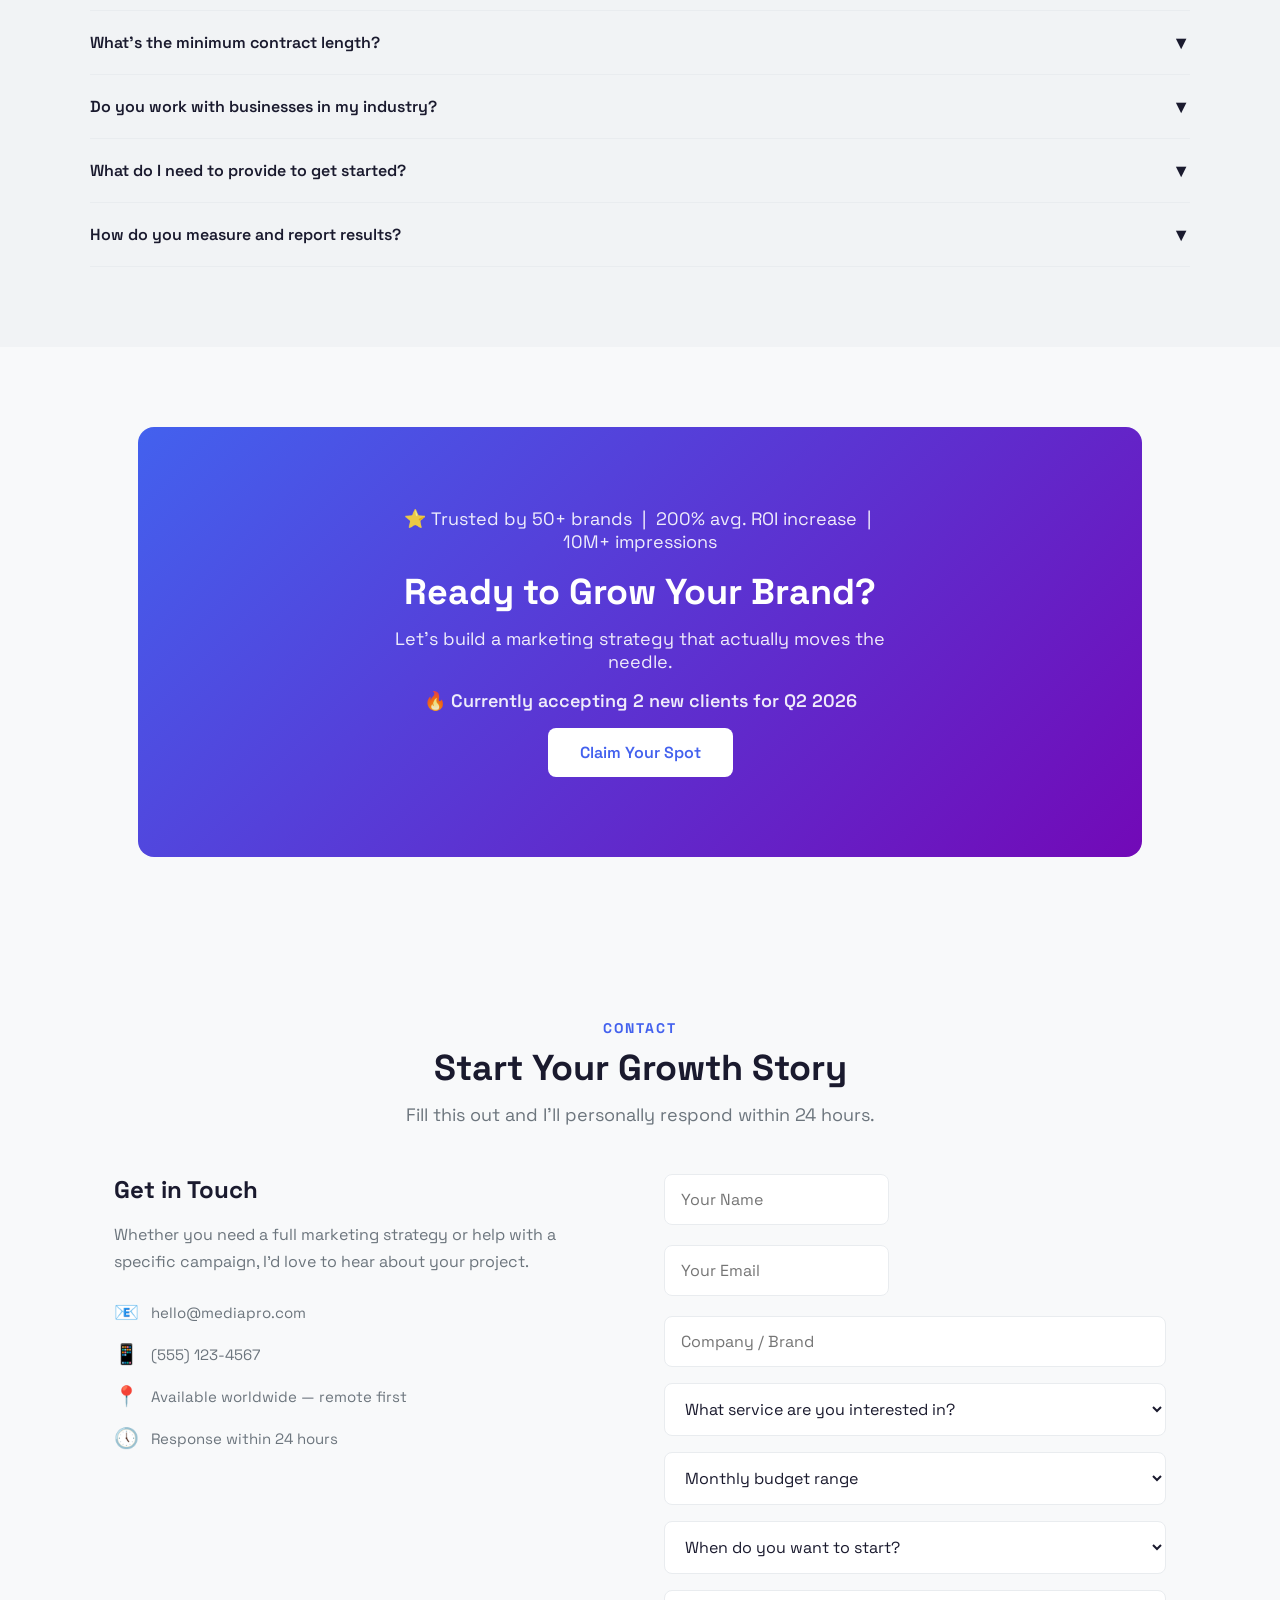
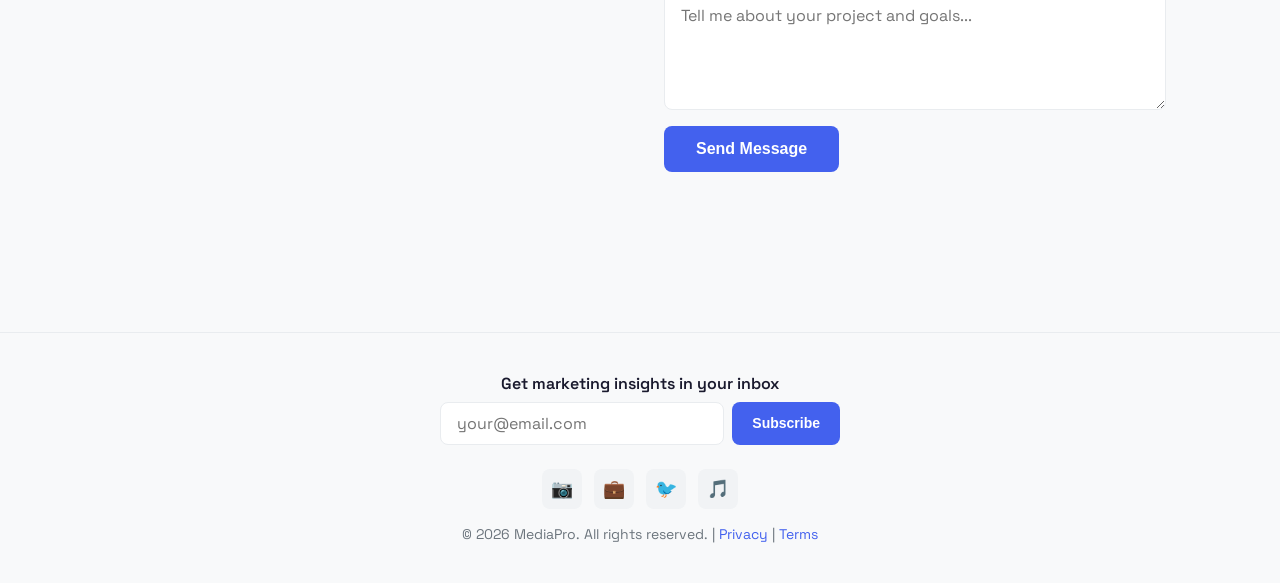
==== commit f04d3a3d: "Revert "Add Apple-tier scroll-driven animation engine" This reverts commit 15a365c0b5149359c20f3368a" ====
--- a/index.html
+++ b/index.html
@@ -49,7 +49,7 @@
     </header>
 
     <main id="main-content">
-    <section class="hero" id="heroSection">
+    <section class="hero">
         <div class="particles">
             <div class="particle" style="left:5%"></div>
             <div class="particle"></div>
@@ -104,10 +104,10 @@
     </div>
 
     <!-- About -->
-    <div class="section" id="about" data-scroll-section>
+    <div class="section" id="about">
         <div class="section-title">
             <div class="section-label">About</div>
-            <h2 class="split-heading">Who You'll Be Working With</h2>
+            <h2>Who You'll Be Working With</h2>
         </div>
         <div class="about-grid">
             <div class="about-photo">
@@ -150,10 +150,10 @@
     </div>
 
     <!-- Services -->
-    <div class="section section-tinted" id="services" data-scroll-section>
+    <div class="section section-tinted" id="services">
         <div class="section-title">
             <div class="section-label">Services</div>
-            <h2 class="split-heading">How I'll Grow Your Brand</h2>
+            <h2>How I'll Grow Your Brand</h2>
             <p>Six core services. One goal: measurable results you can take to the bank.</p>
         </div>
         <div class="services-grid">
@@ -191,10 +191,10 @@
     </div>
 
     <!-- Portfolio -->
-    <div class="section" id="portfolio" data-scroll-section>
+    <div class="section" id="portfolio">
         <div class="section-title">
             <div class="section-label">Portfolio</div>
-            <h2 class="split-heading">Results, Not Just Pretty Campaigns</h2>
+            <h2>Results, Not Just Pretty Campaigns</h2>
             <p>Every project below came with a measurable goal. Every one exceeded it.</p>
         </div>
         <div class="portfolio-grid">
@@ -250,10 +250,10 @@
     </div>
 
     <!-- Testimonials -->
-    <div class="section section-tinted" id="testimonials" data-scroll-section>
+    <div class="section section-tinted" id="testimonials">
         <div class="section-title">
             <div class="section-label">Testimonials</div>
-            <h2 class="split-heading">Don't Take My Word For It</h2>
+            <h2>Don't Take My Word For It</h2>
             <p>Real feedback from real clients — the good and the constructive.</p>
         </div>
         <div class="testimonials-grid">
--- a/style.css
+++ b/style.css
@@ -24,7 +24,7 @@
     --shadow-hover: 0 8px 24px rgba(0,0,0,0.4);
     --input-bg: #252540;
 }
-html { scroll-behavior: auto; }
+html { scroll-behavior: smooth; }
 .skip-link { position: absolute; top: -100px; left: 16px; background: var(--primary); color: #fff; padding: 12px 24px; border-radius: 0 0 8px 8px; z-index: 9999; font-weight: 600; text-decoration: none; transition: top 0.2s; }
 .skip-link:focus { top: 0; }
 * { margin: 0; padding: 0; box-sizing: border-box; }
@@ -80,9 +80,9 @@
 .stat-label { font-size: 14px; color: var(--text-secondary); margin-top: 4px; }
 
 /* Services */
-.services-grid { display: grid; grid-template-columns: repeat(3, 1fr); gap: 24px; perspective: 1200px; }
-.service-card { background: var(--card-bg); border-radius: 12px; padding: 32px; box-shadow: var(--shadow); transition: box-shadow 0.3s; text-align: center; transform-style: preserve-3d; }
-.service-card.sd-entered:hover, .service-card.sd-entered:focus-within { transform: translateY(-4px) rotateX(2deg) rotateY(-2deg) !important; box-shadow: var(--shadow-hover); }
+.services-grid { display: grid; grid-template-columns: repeat(3, 1fr); gap: 24px; }
+.service-card { background: var(--card-bg); border-radius: 12px; padding: 32px; box-shadow: var(--shadow); transition: all 0.3s; text-align: center; perspective: 800px; }
+.service-card:hover, .service-card:focus-within { transform: translateY(-4px) rotateX(2deg) rotateY(-2deg); box-shadow: var(--shadow-hover); }
 .service-icon { width: 56px; height: 56px; border-radius: 12px; margin: 0 auto 16px; display: flex; align-items: center; justify-content: center; background: linear-gradient(135deg, var(--gradient-1), var(--gradient-2)); position: relative; }
 .service-card h3 { font-size: 20px; font-weight: 600; margin-bottom: 8px; }
 .service-card p { color: var(--text-secondary); font-size: 14px; line-height: 1.6; }
@@ -401,7 +401,8 @@
 
 /* Reduced motion — respect users who prefer stillness */
 @media (prefers-reduced-motion: reduce) {
-    *, *::before, *::after { animation-duration: 0.01ms !important; animation-iteration-count: 1 !important; transition-duration: 0.01ms !important; }
+    *, *::before, *::after { animation-duration: 0.01ms !important; animation-iteration-count: 1 !important; transition-duration: 0.01ms !important; scroll-behavior: auto !important; }
+    html { scroll-behavior: auto; }
     .hero::before { animation: none; }
     .about-photo { animation: none; }
     .typewriter-text { border-right-color: transparent; animation: none; }
@@ -409,15 +410,6 @@
     .cursor-dot { display: none; }
     .process-step { opacity: 1; transform: none; }
     .step-connector { opacity: 0.4; transform: scaleX(1); }
-    /* Scroll engine shows everything instantly for reduced-motion, no need to hide */
-    .split-heading .word { opacity: 1; transform: none; }
-    .service-card { opacity: 1; transform: none; }
-    .portfolio-item { opacity: 1; transform: none; }
-    .testimonial { opacity: 1; transform: none; }
-    .stats-bar { opacity: 1; transform: none; }
-    #heroSection { position: relative; filter: none !important; }
-    #heroContent { transform: none !important; opacity: 1 !important; }
-    .particles { transform: none !important; }
 }
 
 /* Section dots navigator */
@@ -484,8 +476,9 @@
 /* Parallax hero layers */
 .hero-content { position: relative; z-index: 2; will-change: transform, opacity; }
 
-/* Stats bar — scroll engine handles reveal now */
-.stats-bar { opacity: 0; }
+/* Stats bar reveal */
+@keyframes statsReveal { from { opacity: 0; transform: translateY(30px) scale(0.95); } to { opacity: 1; transform: translateY(0) scale(1); } }
+.stats-bar.animate { animation: statsReveal 0.8s cubic-bezier(0.16, 1, 0.3, 1) forwards; }
 
 /* Avatar float animation */
 @keyframes gentleFloat { 0%, 100% { transform: translateY(0); } 50% { transform: translateY(-8px); } }
@@ -512,84 +505,6 @@
 
 /* Calculator CTA wrapper */
 .calc-cta { text-align: center; margin-top: 20px; }
-
-/* ============================================================
-   SCROLL-DRIVEN ANIMATION ENGINE — Apple-tier scroll effects
-   ============================================================ */
-
-/* Hero sticky scroll exit */
-#heroSection {
-    position: sticky;
-    top: 0;
-    z-index: 1;
-    will-change: transform;
-}
-.wave-divider,
-.stats-bar,
-.trusted-by-bar {
-    position: relative;
-    z-index: 2;
-}
-.hero-content { will-change: transform, opacity; }
-
-/* Split heading — word spans */
-.split-heading { overflow: hidden; }
-.split-heading .word {
-    display: inline-block;
-    opacity: 0;
-    transform: translateY(48px) skewY(4deg);
-    will-change: transform, opacity;
-    transition: none;
-}
-.split-heading .word.word-visible {
-    opacity: 1;
-    transform: translateY(0) skewY(0deg);
-}
-@media (prefers-reduced-motion: reduce) {
-    .split-heading .word { opacity: 1; transform: none; }
-}
-
-/* Service cards — 3D entrance initial states */
-.service-card {
-    will-change: transform, opacity;
-}
-.service-card.sd-hidden {
-    opacity: 0;
-}
-.service-card.sd-entered {
-    opacity: 1;
-}
-
-/* Portfolio items — parallax + scale */
-.portfolio-item {
-    will-change: transform;
-}
-
-/* Testimonials — staggered reveal */
-.testimonial.sd-hidden { opacity: 0; transform: translateY(40px); }
-.testimonial.sd-entered { opacity: 1; transform: translateY(0); transition: opacity 0.7s ease, transform 0.7s ease; }
-
-/* Scroll-driven section reveal — base hidden state */
-[data-scroll-section] .about-grid,
-[data-scroll-section] .services-grid,
-[data-scroll-section] .portfolio-grid,
-[data-scroll-section] .testimonials-grid {
-    will-change: transform, opacity;
-}
-
-/* Stats bar scroll-linked counter highlight */
-.stat-number { transition: color 0.3s; }
-
-/* Smooth scroll momentum layer */
-html {
-    scroll-behavior: auto; /* we handle this manually */
-}
-
-/* Velocity-linked background shift on hero */
-#heroSection {
-    background-attachment: scroll;
-    transition: none;
-}
 
 /* Trusted-by row no-pad variant */
 .clients-row--flush { padding: 0; }
